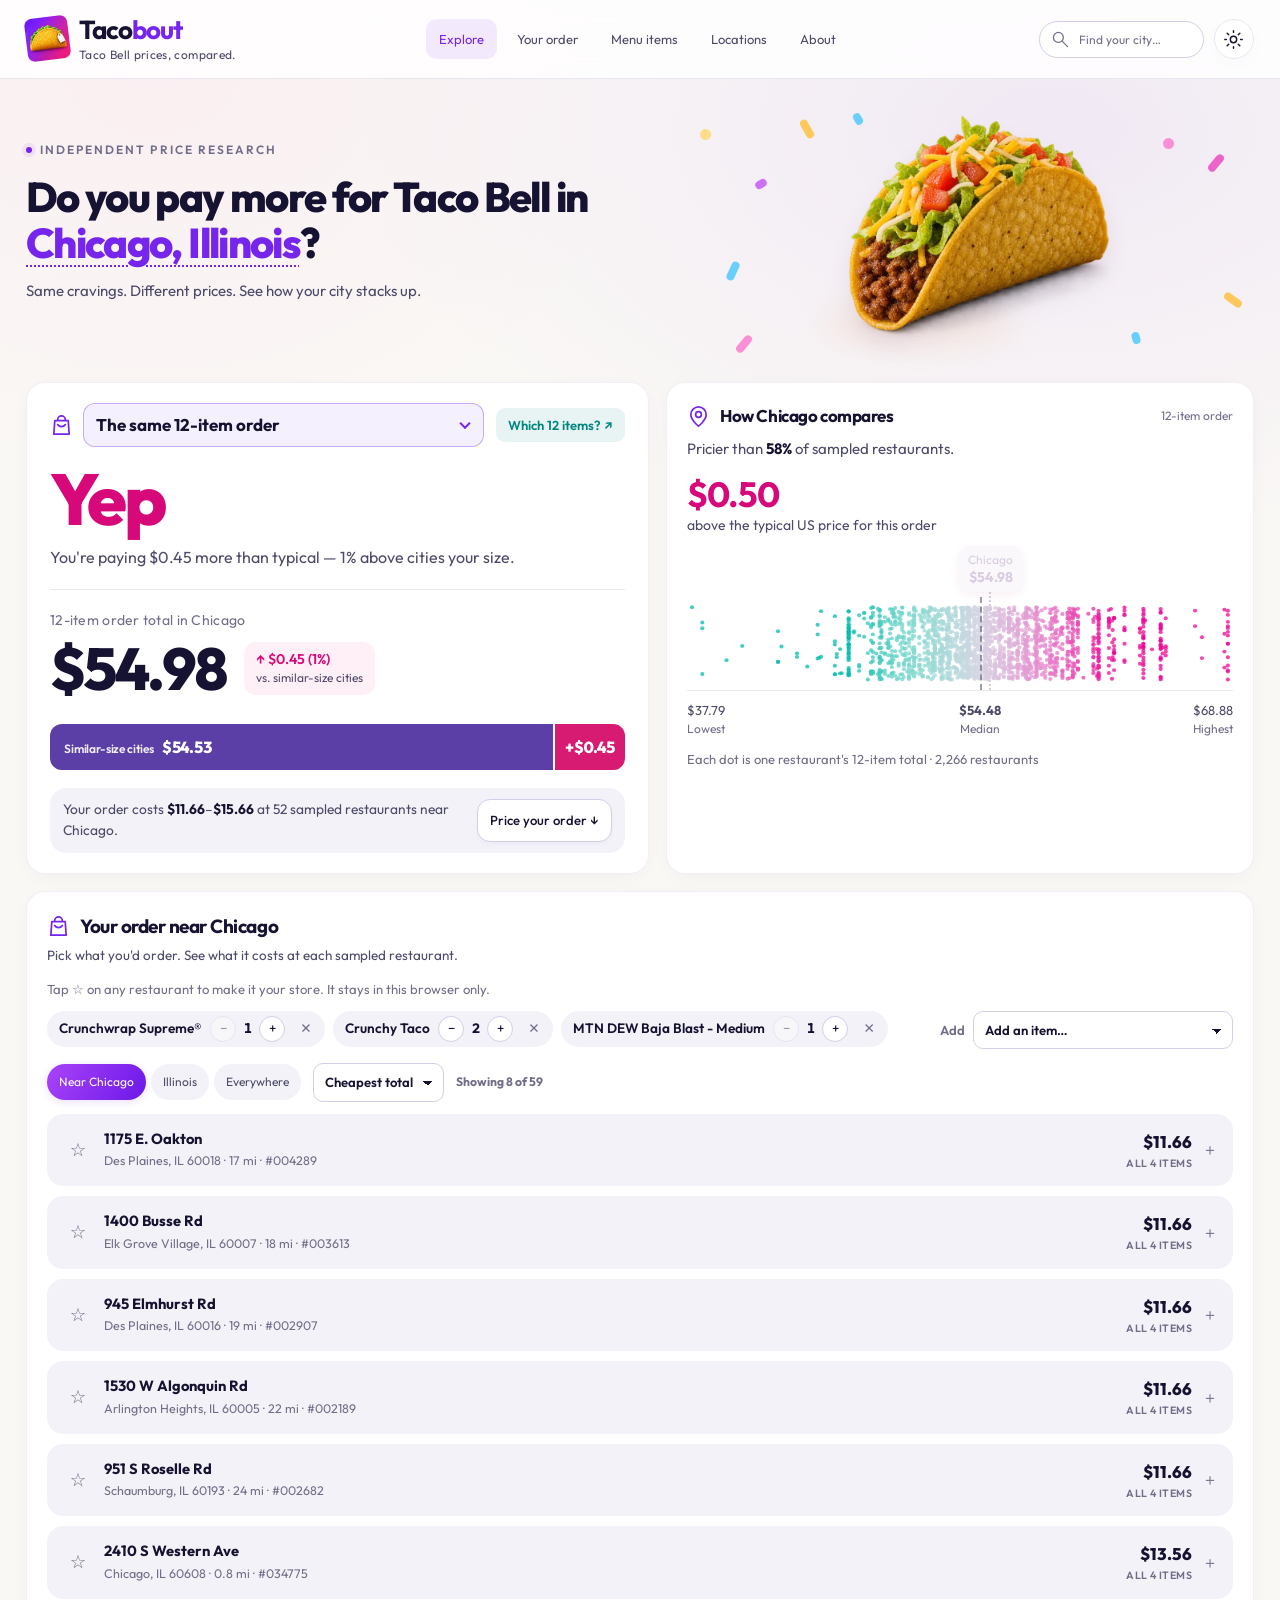
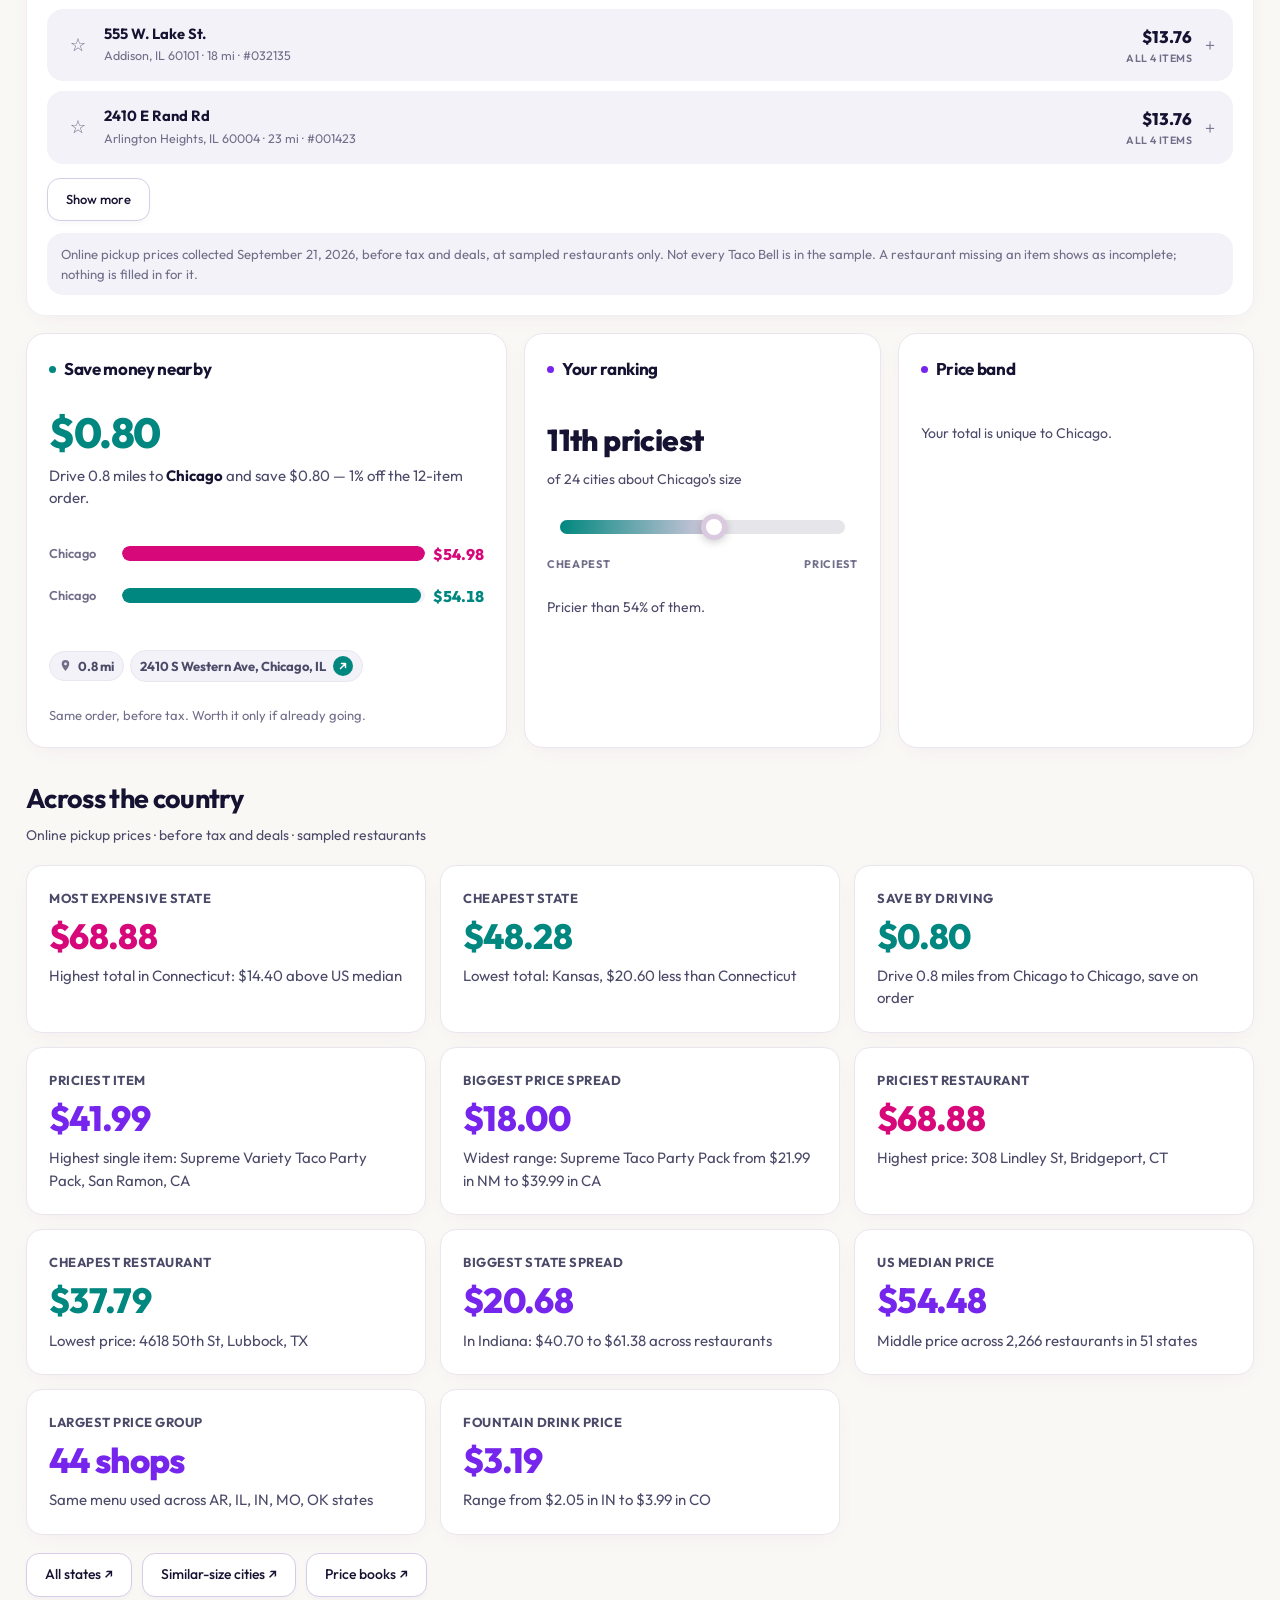
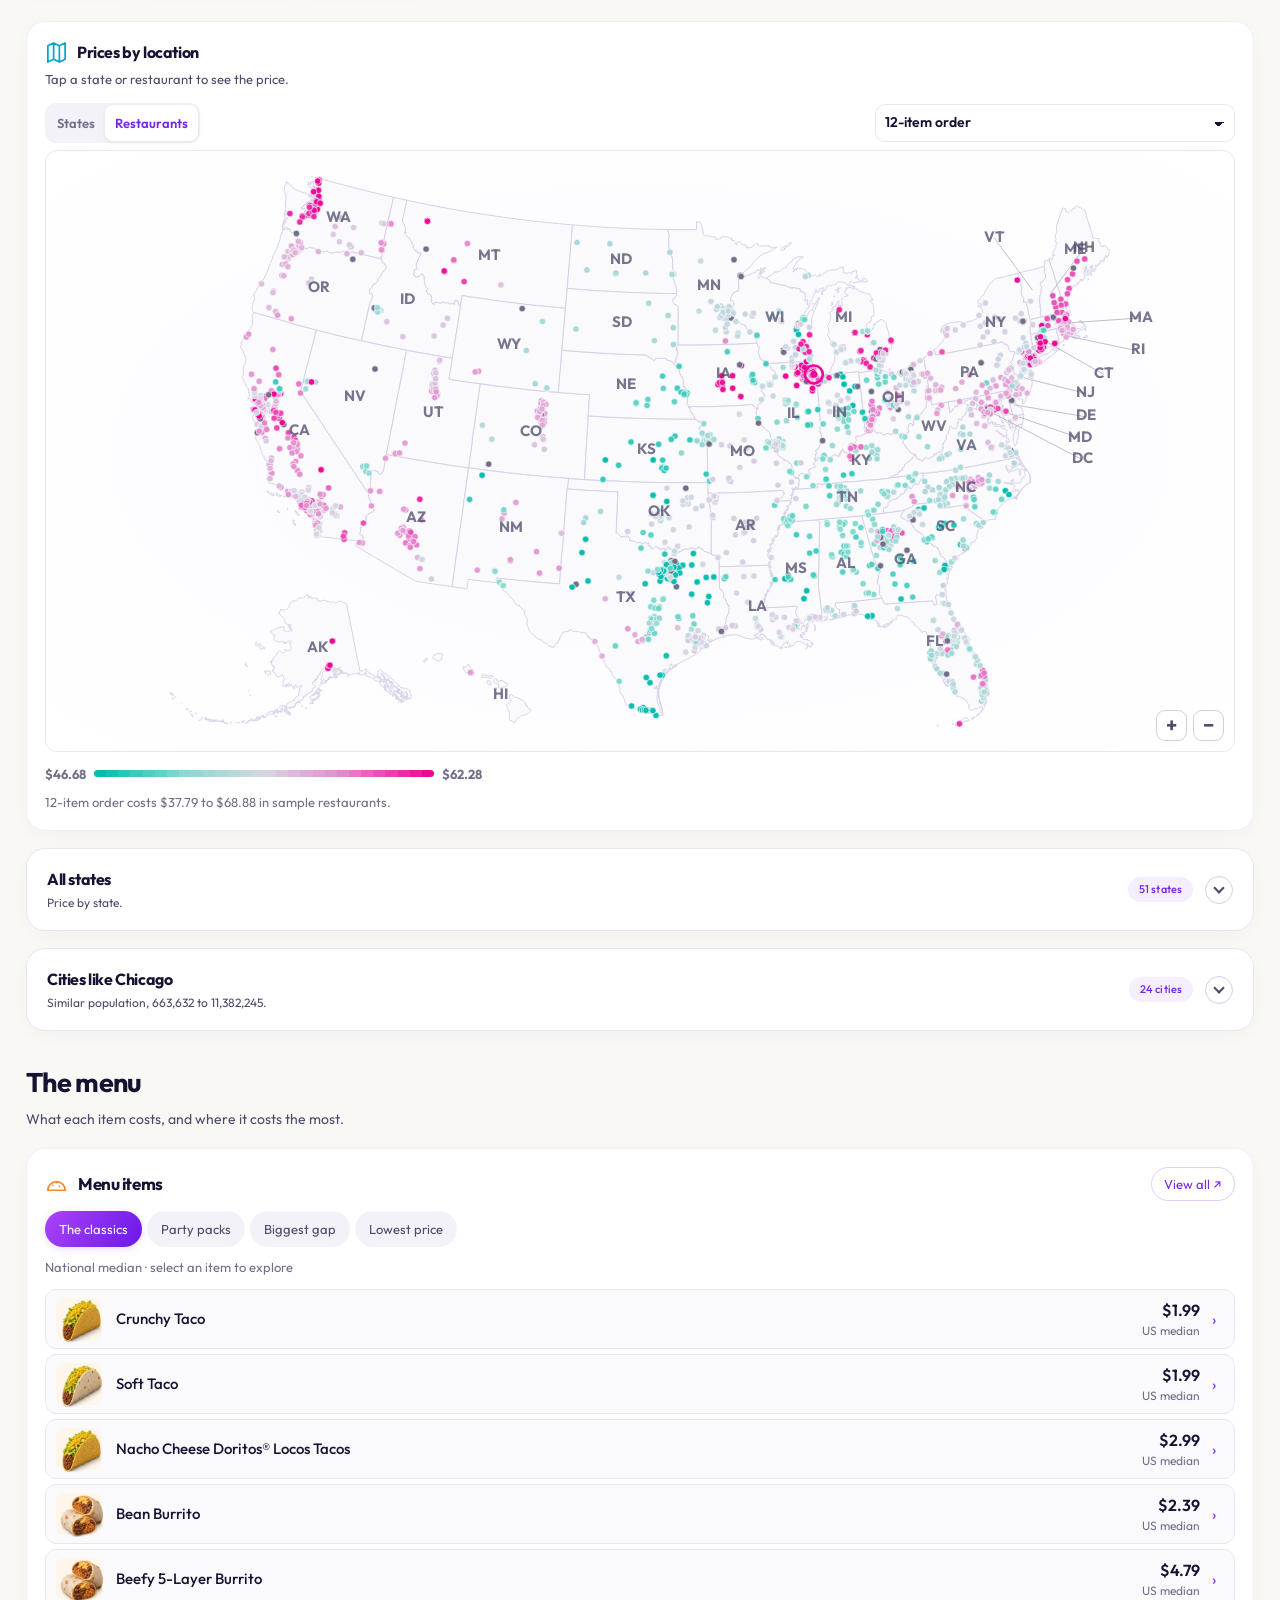
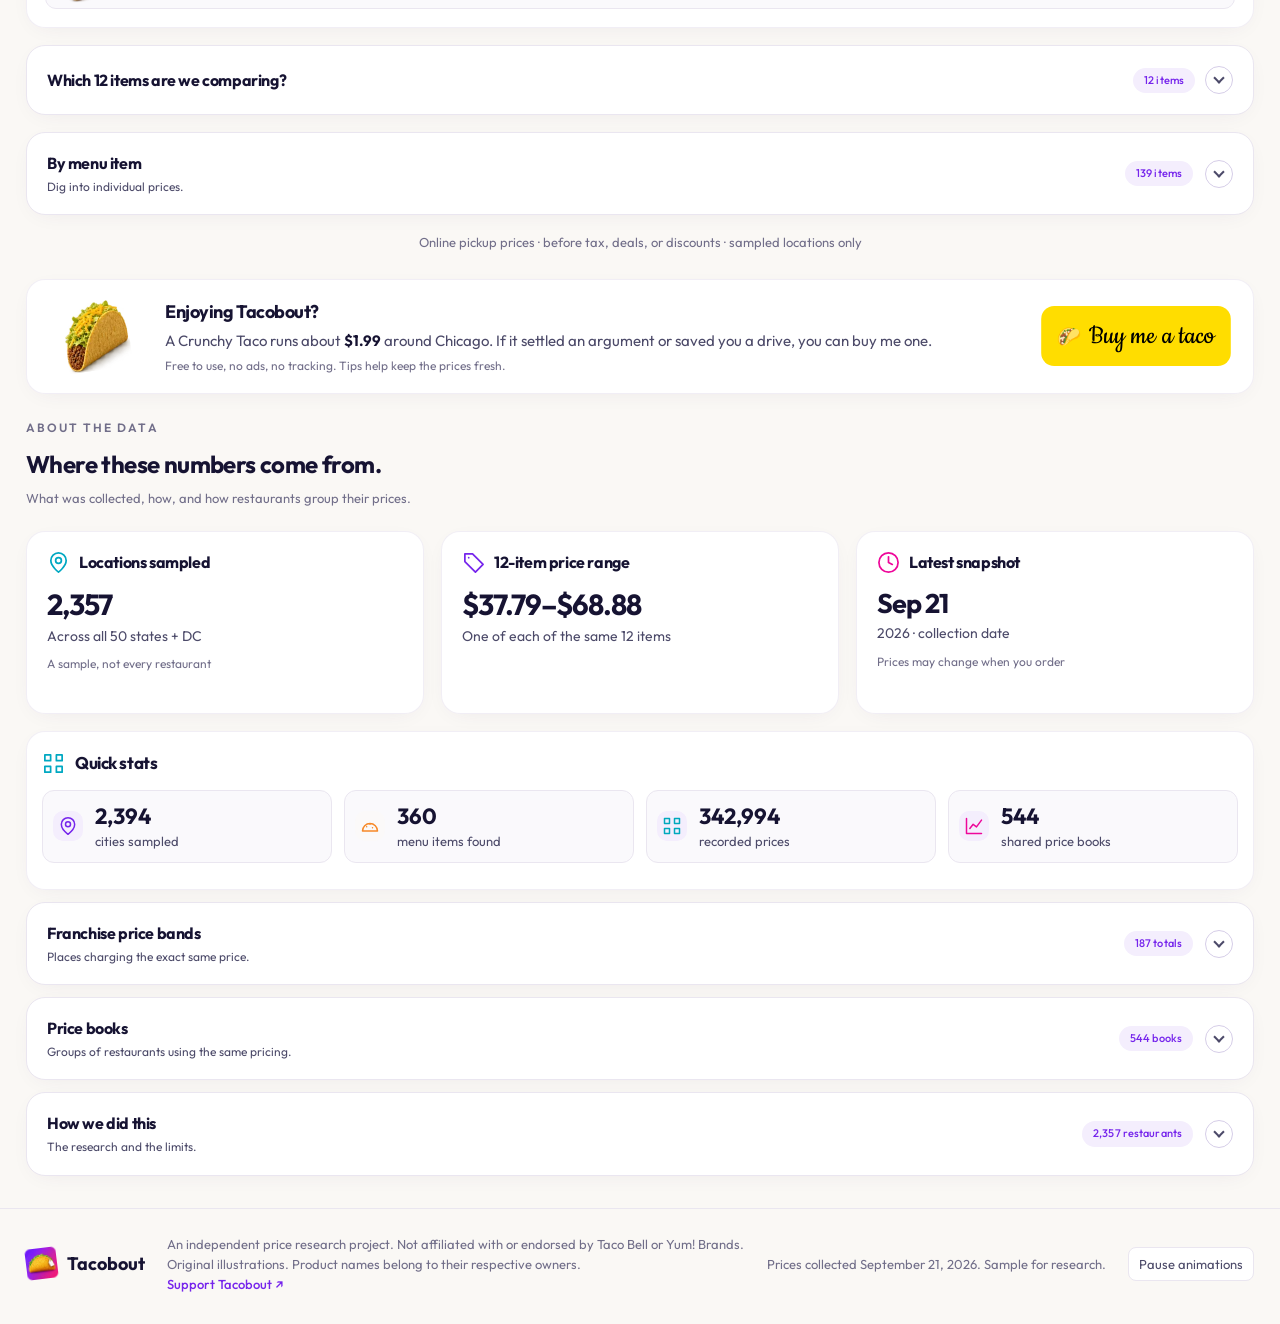
==== index.html @ 391d3192 "Group the page by question: your city, the country, the menu, the data On its own branch so it can b" ====
<!DOCTYPE html>
<html lang="en">
<head>
<meta charset="utf-8">
<meta name="viewport" content="width=device-width, initial-scale=1, viewport-fit=cover">
<title>Tacobout — Taco Bell prices, compared.</title>
<meta name="description" content="Explore a sample of Taco Bell pickup prices across the US. Find out if you're paying more where you live.">
<meta name="color-scheme" content="light dark">
<meta property="og:title" content="Tacobout — Taco Bell prices, compared.">
<meta property="og:description" content="Explore a sample of Taco Bell pickup prices across the US. Find out if you're paying more where you live.">
<meta property="og:type" content="website">
<link rel="icon" type="image/png" sizes="32x32" href="assets/brand/icon-32.png">
<link rel="icon" type="image/png" sizes="16x16" href="assets/brand/icon-16.png">
<link rel="preconnect" href="https://fonts.googleapis.com">
<link rel="preconnect" href="https://fonts.gstatic.com" crossorigin>
<link rel="stylesheet" href="https://fonts.googleapis.com/css2?family=Outfit:wght@400;500;600;700;800&display=swap">
<link rel="stylesheet" href="styles.css?v=20260923e">
<link rel="stylesheet" href="dashboard.css?v=20260923e">
</head>
<body>
<svg class="svg-defs" xmlns="http://www.w3.org/2000/svg" aria-hidden="true"><symbol id="i-bag" viewBox="0 0 24 24"><path d="M5 7h14l1 14H4L5 7Zm3 0V6a4 4 0 0 1 8 0v1M8 11c2 3 6 3 8 0"/></symbol><symbol id="i-pin" viewBox="0 0 24 24"><path d="M20 10c0 6-8 12-8 12S4 16 4 10a8 8 0 1 1 16 0ZM15 10a3 3 0 1 1-6 0 3 3 0 0 1 6 0"/></symbol><symbol id="i-map" viewBox="0 0 24 24"><path d="m3 5 6-3 6 3 6-3v17l-6 3-6-3-6 3V5ZM9 2v17M15 5v17"/></symbol><symbol id="i-chart" viewBox="0 0 24 24"><path d="M3 3v18h18M7 15l4-5 4 3 6-8"/></symbol><symbol id="i-search" viewBox="0 0 24 24"><path d="M16 9a7 7 0 1 1-14 0 7 7 0 0 1 14 0Zm-2 5 8 8"/></symbol><symbol id="i-clock" viewBox="0 0 24 24"><path d="M22 12a10 10 0 1 1-20 0 10 10 0 0 1 20 0ZM12 6v6l4 2"/></symbol><symbol id="i-tag" viewBox="0 0 24 24"><path d="M3 3h8l11 11-8 8L3 11V3ZM7 7h.01"/></symbol><symbol id="i-grid" viewBox="0 0 24 24"><path d="M3 3h6v6H3ZM15 3h6v6h-6ZM3 15h6v6H3ZM15 15h6v6h-6Z"/></symbol><symbol id="i-sun" viewBox="0 0 24 24"><path d="M16 12a4 4 0 1 1-8 0 4 4 0 0 1 8 0ZM12 1v2M12 21v2M1 12h2M21 12h2M4 4l2 2M18 18l2 2M4 20l2-2M18 6l2-2"/></symbol><symbol id="i-arrow" viewBox="0 0 24 24"><path d="M4 12h16M14 6l6 6-6 6"/></symbol><symbol id="i-menu" viewBox="0 0 24 24"><path d="M3 6h18M3 12h18M3 18h18"/></symbol><symbol id="i-taco" viewBox="0 0 24 24"><path d="M3 18a9 9 0 0 1 18 0H3ZM8 13h.01M12 10h.01M15 14h.01"/></symbol></svg>
<a class="skip" href="#explore">Skip to content</a>
<header class="topbar"><div class="wrap topbar-in">
<a class="brand" href="#explore" aria-label="Tacobout home"><span class="brand-mark"><img src="assets/brand/mark.webp" alt="" width="43" height="43"></span><span class="brand-text"><strong>Taco<span>bout</span></strong><small>Taco Bell prices, compared.</small></span></a>
<nav class="main-nav" id="main-nav" aria-label="Main navigation"><a class="active" href="#explore">Explore</a><a href="#order-card">Your order</a><a href="#menu-card">Menu items</a><a href="#map-section">Locations</a><a href="#research" data-reveal="method-fold">About</a></nav>
<div class="topbar-right"><button class="search-city" id="search-city" aria-label="Search cities"><svg class="ico " aria-hidden="true"><use href="#i-search"/></svg><span>Find your city…</span></button><button class="icon-btn" id="theme-toggle" aria-label="Toggle theme"><svg class="ico " aria-hidden="true"><use href="#i-sun"/></svg></button><button class="icon-btn mobile-menu" id="nav-toggle" aria-label="Toggle navigation" aria-expanded="false" aria-controls="main-nav"><svg class="ico " aria-hidden="true"><use href="#i-menu"/></svg></button></div>
</div><nav class="mobile-jumps" aria-label="Page sections"><a href="#your-city">Your city</a><a href="#order-card">Order</a><a href="#price-highlights">Stats</a><a href="#map-section">Map</a><a href="#menu-card">Menu</a></nav></header>
<main id="explore">
<section class="wrap hero">
<div class="hero-copy"><p class="eyebrow"><span></span> INDEPENDENT PRICE RESEARCH</p><h1>Do you pay more for Taco Bell in <span class="hl-hold"><button class="hl-pick" id="hero-place" type="button" aria-haspopup="dialog" title="Choose a city">Chicago, Illinois</button><span class="qm">?</span></span></h1><p class="hero-sub">Same cravings. Different prices. See how your city stacks up.</p></div>
<div class="hero-art" aria-hidden="true"><div class="orbit orbit-two"></div><img class="floating-taco" src="assets/taco-hero.webp" alt="" width="600" height="400"><span class="confetti c1"></span><span class="confetti c2"></span><span class="confetti c3"></span><span class="confetti c4"></span><span class="confetti c5"></span><span class="confetti c6"></span><span class="confetti c7"></span><span class="confetti c8"></span><span class="confetti c9"></span><span class="confetti c10"></span></div>
</section>
<div class="wrap dashboard">
<div class="headline-grid" id="your-city">  <div class="verdict" id="verdict" hidden>
    <div class="card-head"><h2 class="hero-pick"><svg class="ico" aria-hidden="true"><use href="#i-bag"/></svg><label class="hero-pick-box"><span class="sr-only">Compare prices for</span><select id="hero-metric" class="metric-pick"><option value="basket">The same 12-item order</option></select></label></h2><button class="tiny-btn" id="which-items" data-reveal="basket-details">Which 12 items? ↗</button></div><div class="answer-top">
      <div class="answer-say">
        <p class="badge" id="v-badge">—</p>
        <p class="answer-line" id="v-line"></p>
      </div>
      <div class="answer-bar">
        <div class="vrow">
          <span class="vlab" id="v-lead-label"></span>
          <div class="vhead">
            <span class="vamt" id="v-here">—</span><span class="delta-pill" id="hero-delta"></span>
          </div>
          <!-- the bracket says the whole bar adds up to the figure above it -->
          <div class="vbracket" id="v-bracket" aria-hidden="true" hidden><i></i></div>
          <div class="vtrack">
            <i class="vfill" id="v-bar-base"><b class="vprice" id="v-peer">—</b></i>
            <i class="vover" id="v-bar-extra" hidden><b class="vprice" id="v-gap-amt"></b></i>
          </div>
          <div class="vkeys">
            <span class="vkey">
              <span id="v-peer-label"></span>
            </span>
          </div>
          <div class="vband" id="v-band" hidden>
            <span class="vband-end" id="v-band-lo"></span>
            <span class="vband-track"><i class="vband-dot" id="v-band-dot"></i></span>
            <span class="vband-end" id="v-band-hi"></span>
          </div>
        </div>
      </div>
    </div>
    <p class="answer-note" id="v-note" hidden></p>
    <div class="v-order" id="v-order" hidden>
      <p id="v-order-line"></p>
      <a class="btn" href="#order-card" id="v-order-go">Price your order ↓</a>
    </div>
    <div class="verdict-foot" id="hero-reset-wrap" hidden>
      <button class="btn" id="hero-reset" type="button">↺ <span id="hero-reset-text"></span></button>
    </div>
  </div>


<section class="dash-card compare-card" aria-labelledby="compare-title"><div class="card-head"><h2 id="compare-title"><svg class="ico " aria-hidden="true"><use href="#i-pin"/></svg>How your city compares</h2><span class="tiny-label" id="compare-tag">12-item order</span></div><div id="national-comparison" aria-live="polite"><p class="loading-copy">Finding your place in the prices…</p></div></section></div>
<section class="dash-card order-card" id="order-card" aria-labelledby="order-title">
  <div class="card-head"><div><h2><svg class="ico" aria-hidden="true"><use href="#i-bag"/></svg><span id="order-title">Your order</span></h2><p class="sec-sub" id="order-sub"></p></div></div>
  <p class="order-mine" id="order-mine"></p>
  <div class="order-build">
    <ul class="order-items" id="order-items" aria-label="Your order"></ul>
    <label class="picker"><span id="order-add-label">Add</span><select id="order-add" aria-label="Add an item to your order"></select></label>
  </div>
  <div class="order-tools">
    <div class="filter-tabs order-scope" id="order-scope" role="group" aria-label="Where to look">
      <button type="button" data-scope="near" class="selected" aria-pressed="true">Near you</button>
      <button type="button" data-scope="state" aria-pressed="false">Your state</button>
      <button type="button" data-scope="all" aria-pressed="false">Everywhere</button>
    </div>
    <label class="picker"><span class="sr-only">Sort by</span><select id="order-sort"></select></label>
    <input id="order-search" type="search" autocomplete="off" spellcheck="false" hidden>
    <span class="panel-shown" id="order-shown"></span>
  </div>
  <p class="order-far" id="order-far" hidden></p>
  <div id="order-list" aria-live="polite"><p class="loading-copy">Pricing your order…</p></div>
  <button type="button" class="btn order-more" id="order-more" hidden>Show more</button>
  <p class="caveat" id="order-caveat"></p>
</section>
<div class="local-insights" aria-label="Your city at a glance"><div class="sub sub-drive" id="sub-drive" hidden></div><div class="sub" id="sub-rank" hidden></div><div class="sub" id="sub-band" hidden></div></div>
<!-- Across the country: national highlights, the map, and the state and city tables -->
<section class="price-highlights" id="price-highlights" aria-labelledby="highlights-title"><div class="highlights-head"><h2 id="highlights-title">Across the country</h2><p>Online pickup prices · before tax and deals · sampled restaurants</p></div><div class="tiles" id="tiles" aria-label="Headline numbers"></div><div class="stats-links"><a class="btn" href="#state-fold" data-reveal="state-fold">All states ↗</a><a class="btn" href="#peer-fold" data-reveal="peer-fold">Similar-size cities ↗</a><a class="btn" href="#book-fold" data-reveal="book-fold">Price books ↗</a></div></section>
<div class="discovery-grid">
<section class="dash-card location-card" id="map-section">
  <div class="sec-head">
    <div>
      <h2><svg class="ico cyan"><use href="#i-map"/></svg>Prices by location</h2>
      <p class="sec-sub" id="map-sub">Tap a state or restaurant to see the price.</p>
    </div>
    <div class="map-tools">
      <div class="seg" role="group" aria-label="Show">
        <button type="button" data-mode="states">States</button>
        <button type="button" class="on" data-mode="stores">Restaurants</button>
      </div>
      <label class="picker">
        <span>Show</span>
        <select id="metric" aria-label="Map price metric"></select>
      </label>
    </div>
  </div>

  <div class="map-card">
    <div class="map-holder">
      <svg id="map" viewBox="0 0 960 600" role="img" aria-label="Prices by location">
        <g id="map-states"></g>
        <g id="map-leaders"></g>
        <g id="map-dots"></g>
        <g id="map-labels"></g>
        <g id="map-pin"></g>
      </svg>
      <div class="tip" id="tip" hidden></div>
      <div class="map-zoom" role="group" aria-label="Zoom">
        <button type="button" id="map-in" aria-label="Zoom in">+</button>
        <button type="button" id="map-out" aria-label="Zoom out">−</button>
        <button type="button" id="map-reset" class="map-reset">Reset view</button>
      </div>
      <p class="no-data" id="map-empty" hidden>No data</p>
    </div>
    <div class="legend" id="legend"></div>
  </div>
</section>


<aside class="promo-card"><span class="promo-kicker">A LITTLE PRICE PERSPECTIVE</span><div class="promo-orbit" aria-hidden="true"><svg class="ico " aria-hidden="true"><use href="#i-taco"/></svg></div><h2>Big cravings.<br>Clear<br><em>comparisons.</em></h2><img src="assets/taco-hero.webp" alt="Original food artwork of a golden taco" width="600" height="400"><a href="#research" data-reveal="method-fold">Same menu.<br>See the whole story. <span>↗</span></a></aside>
</div>
  <details class="fold" id="state-fold">
    <summary class="fold-head">
      <span class="fold-title">
        <h2>All states</h2>
        <span class="sec-sub" id="state-fold-sub">Price by state.</span>
      </span>
      <span class="fold-chip" id="states-chip"></span>
      <span class="fold-cue" aria-hidden="true"></span>
    </summary>
    <div class="fold-body">
      <div class="fold-tools">
        <label class="picker"><span>Price of</span>
          <select id="metric-states" class="metric-pick"></select>
        </label>
      </div>
      <div class="table-card">
        <table class="grid" id="state-table">
          <thead><tr>
            <th class="num sortable" data-sort="rank">#</th>
            <th class="sortable" data-sort="name">State</th>
            <th class="num sortable" data-sort="basket" id="th-basket" aria-sort="descending">Total</th>
            <th class="num sortable" data-sort="vs">vs US</th>
            <th class="num sortable hide-sm" data-sort="min">Cheapest</th>
            <th class="num sortable hide-sm" data-sort="max">Priciest</th>
            <th class="num sortable hide-sm" data-sort="stores">Restaurants</th>
          </tr></thead>
          <tbody></tbody>
        </table>
        <button class="more" id="state-more" type="button" hidden></button>
      </div>
    </div>
  </details>
  <details class="fold" id="peer-fold">
    <summary class="fold-head">
      <span class="fold-title">
        <h2 id="peer-title">Similar-size cities</h2>
        <span class="sec-sub" id="peer-sub">Similar population</span>
      </span>
      <span class="fold-chip" id="peers-chip"></span>
      <span class="fold-cue" aria-hidden="true"></span>
    </summary>
    <div class="fold-body">
      <div class="fold-tools">
        <label class="picker"><span>Show</span>
          <select id="peer-filter">
            <option value="all" id="peer-all-opt">All similar cities</option>
            <option value="near" id="peer-near-opt" selected>Near {city}</option>
            <option value="home" id="peer-home-opt">In {state}</option>
          </select>
        </label>
        <label class="picker"><span>Price of</span>
          <select id="metric-peers" class="metric-pick"></select>
        </label>
      </div>
      <div class="table-card">
        <p class="sec-sub" id="peer-note" hidden style="padding:12px 14px 0"></p>
        <table class="grid" id="peer-table">
          <thead><tr>
            <th class="num sortable" data-sort="rank">#</th>
            <th class="sortable" data-sort="name">City</th>
            <th class="num sortable hide-sm" data-sort="pop">Pop</th>
            <th class="num sortable" data-sort="basket" id="th-peer-basket" aria-sort="descending">Total</th>
            <th class="num sortable hide-sm" data-sort="vs">vs Peers</th>
            <th class="num sortable hide-sm" data-sort="stores">Restaurants</th>
          </tr></thead>
          <tbody></tbody>
        </table>
        <button class="more" id="peer-more" type="button" hidden></button>
      </div>
    </div>
  </details>
<!-- The menu: item prices, one item up close, the 12-item order, every item -->
<div class="highlights-head group-head" id="menu-group"><h2>The menu</h2><p>What each item costs, and where it costs the most.</p></div>
<section class="dash-card list-card" id="menu-card"><div class="card-head"><h2><svg class="ico orange" aria-hidden="true"><use href="#i-taco"/></svg>Menu items</h2><button class="text-btn" data-reveal="item-fold">View all ↗</button></div><div class="filter-tabs" role="group" aria-label="Sort menu items"><button class="selected" data-list="menu" data-sort="coverage" aria-pressed="true">The classics</button><button data-list="menu" data-sort="packs" aria-pressed="false">Party packs</button><button data-list="menu" data-sort="spread" aria-pressed="false">Biggest gap</button><button data-list="menu" data-sort="median" aria-pressed="false">Lowest price</button></div><p class="list-caption">National median · select an item to explore</p><div id="menu-list"></div></section>
<section class="dash-card spotlight-card" id="spotlight-section" hidden>
  <div class="sec-head"><div>
    <h2 id="sl-name">Item</h2>
    <p class="sec-sub" id="sl-sub"></p>
  </div>
  <button class="btn" id="sl-clear" type="button">Back to order</button></div>
  <div class="spot">
    <div class="spot-stats" id="sl-stats"></div>
    <div class="spot-chart">
      <h3 class="spot-h">Price histogram</h3>
      <div class="hist" id="sl-hist"></div>
      <p class="sec-sub" id="sl-hist-note"></p>
    </div>
    <div class="spot-ends">
      <div><h3 class="spot-h">Most expensive</h3><ol class="ends" id="sl-top"></ol></div>
      <div><h3 class="spot-h">Cheapest</h3><ol class="ends" id="sl-bot"></ol></div>
    </div>
  </div>
</section>
  <details class="fold order-fold" id="basket-details">
    <summary class="fold-head">
      <span class="fold-title"><h2>Which 12 items are we comparing?</h2></span>
      <span class="fold-chip" id="order-chip"></span>
      <span class="fold-cue" aria-hidden="true"></span>
    </summary>
    <div class="comparison-method">
      <p>To find out whether your city pays more, we price the same order everywhere: one of each of the 12 items below, before tax and discounts.</p>
      <p><strong>Why these 12?</strong> They are long-standing menu items sold at at least 97% of the restaurants we sampled. Keeping the order the same makes prices comparable. A restaurant only gets a total if it sells all 12.</p>
      <p><span id="v-sampled"></span> <span id="v-peer-sub"></span></p>
    </div>
    <p class="order-tap">Typical US item prices · tap for details</p>
    <ol class="receipt" id="order-receipt"></ol>
    <div class="receipt-foot">
      <span class="rf-lab">Typical US total for this order</span>
      <span class="rf-amt" id="order-total">—</span>
    </div>
    <p class="order-note">The item prices above are national medians. The order total is the median of complete restaurant orders, so it may differ from the sum of the item prices.</p>
  </details>
  <details class="fold" id="item-fold">
    <summary class="fold-head">
      <span class="fold-title">
        <h2>By menu item</h2>
        <span class="sec-sub">Dig into individual prices.</span>
      </span>
      <span class="fold-chip" id="items-chip"></span>
      <span class="fold-cue" aria-hidden="true"></span>
    </summary>
    <div class="fold-body">
      <div class="table-card">
        <table class="grid" id="item-table">
          <thead><tr>
            <th class="sortable" data-sort="name">Item</th>
            <th class="num sortable" data-sort="median" aria-sort="descending">Typical</th>
            <th class="num sortable hide-sm" data-sort="min">Cheapest</th>
            <th class="num sortable hide-sm" data-sort="max">Priciest</th>
            <th class="num sortable" data-sort="spread">Gap</th>
          </tr></thead>
          <tbody></tbody>
        </table>
        <button class="more" id="item-more" type="button" hidden></button>
      </div>
    </div>
  </details>
<p class="data-caveat">Online pickup prices · before tax, deals, or discounts · sampled locations only</p>
<section class="dash-card tip-card" aria-labelledby="tip-title"><img class="tip-art" src="assets/food/crunchy-taco.webp" alt="" width="96" height="72" loading="lazy"><div class="tip-copy"><h2 id="tip-title">Enjoying Tacobout?</h2><p><span id="tip-price" hidden></span>If it settled an argument or saved you a drive, you can buy me one.</p><p class="tip-fine">Free to use, no ads, no tracking. Tips help keep the prices fresh.</p></div><a class="tip-btn" href="https://buymeacoffee.com/domoretech" target="_blank" rel="noopener"><img src="assets/brand/bmc-taco.svg" alt="Buy me a taco on Buy Me a Coffee" width="190" height="60"></a></section>
</div>

<!-- About the data: what was collected, how, and how restaurants group -->
<section class="wrap research" id="research"><div class="research-head"><p class="eyebrow">ABOUT THE DATA</p><h2>Where these numbers come from.</h2><p>What was collected, how, and how restaurants group their prices.</p></div>
<div class="summary-grid"><section class="dash-card stat-card"><h2><svg class="ico cyan" aria-hidden="true"><use href="#i-pin"/></svg>Locations sampled</h2><strong class="stat-number" id="stat-locations">—</strong><p>Across all 50 states + DC</p><span class="stat-foot">A sample, not every restaurant</span></section><section class="dash-card stat-card range-card"><h2><svg class="ico " aria-hidden="true"><use href="#i-tag"/></svg>12-item price range</h2><strong class="stat-number" id="stat-range">—</strong><p>One of each of the same 12 items</p></section><section class="dash-card stat-card"><h2><svg class="ico pink" aria-hidden="true"><use href="#i-clock"/></svg>Latest snapshot</h2><strong class="stat-number snapshot-date" id="snapshot-date">—</strong><p id="snapshot-year"></p><span class="stat-foot">Prices may change when you order</span></section><section class="dash-card quick-card"><div class="card-head"><h2><svg class="ico cyan" aria-hidden="true"><use href="#i-grid"/></svg>Quick stats</h2></div><div id="quick-stats"></div></section></div>
  <details class="fold" id="tier-fold">
    <summary class="fold-head">
      <span class="fold-title">
        <h2>Franchise price bands</h2>
        <span class="sec-sub">Places charging the exact same price.</span>
      </span>
      <span class="fold-chip" id="bands-chip"></span>
      <span class="fold-cue" aria-hidden="true"></span>
    </summary>
    <div class="fold-body">
      <div id="tier-facts"></div>
      <div class="tiers" id="tiers"></div>
    </div>
  </details>
  <details class="fold" id="book-fold">
    <summary class="fold-head">
      <span class="fold-title">
        <h2>Price books</h2>
        <span class="sec-sub">Groups of restaurants using the same pricing.</span>
      </span>
      <span class="fold-chip" id="books-chip"></span>
      <span class="fold-cue" aria-hidden="true"></span>
    </summary>
    <div class="fold-body">
      <div id="book-facts"></div>
      <div class="books" id="books"></div>
      <p class="caveat" id="book-caveat"></p>
    </div>
  </details>
  <details class="fold" id="method-fold">
    <summary class="fold-head">
      <span class="fold-title">
        <h2>How we did this</h2>
        <span class="sec-sub">The research and the limits.</span>
      </span>
      <span class="fold-chip" id="method-chip"></span>
      <span class="fold-cue" aria-hidden="true"></span>
    </summary>
    <div class="fold-body">
      <div class="method-grid" id="method"></div>
      <details class="fine">
        <summary>The fine print</summary>
        <ul>
          <li><strong>Online pickup prices</strong>Prices are from Taco Bell's online pickup ordering. In-store and delivery prices may differ.</li>
          <li><strong>Before tax and deals</strong>Before tax, coupons, app deals, and combo offers.</li>
          <li><strong>It's a sample</strong>Sample data, not a full census. Small-sample states may swing around.</li>
          <li><strong>No guessed prices</strong>A restaurant only gets a total if it sells all 12 items. No guessing.</li>
          <li><strong>Place types</strong><span id="desig-note"></span></li>
          <li><strong>Franchisees differ</strong>Franchisees set their own prices. Two locations in the same city can differ.</li>
          <li><strong>Not affiliated</strong>Independent research. Not affiliated with Taco Bell or Yum! Brands.</li>
        </ul>
      </details>
    </div>
  </details>
</section>
</main><footer class="wrap foot"><a class="brand" href="#explore"><span class="brand-mark"><img src="assets/brand/mark.webp" alt="" width="43" height="43"></span><strong>Tacobout</strong></a><p>An independent price research project. Not affiliated with or endorsed by Taco Bell or Yum! Brands.<br>Original illustrations. Product names belong to their respective owners.<br><a class="foot-tip" href="https://buymeacoffee.com/domoretech" target="_blank" rel="noopener">Support Tacobout ↗</a></p><p id="foot-line"></p><span id="stamp" hidden></span></footer>
<!-- City picker: this is where you change the city, by location or by name -->
<div class="scrim" id="city-scrim" hidden></div>
<div class="citypick" id="city-pick" hidden role="dialog" aria-modal="true" aria-label="Find a city">
  <header class="citypick-head">
    <div>
      <h3>Find a city</h3>
      <p class="sec-sub">Every US place with 5,000+ people.</p>
    </div>
    <button class="icon-btn" id="city-close" type="button" aria-label="Close">
      <svg viewBox="0 0 24 24" width="18" height="18" aria-hidden="true"><path fill="none" stroke="currentColor" stroke-width="2.2" stroke-linecap="round" d="M6 6l12 12M18 6L6 18"/></svg>
    </button>
  </header>
  <div class="citypick-body">
    <button class="btn primary" id="geo-btn" type="button">
      <svg viewBox="0 0 24 24" width="16" height="16" aria-hidden="true"><path fill="currentColor" d="M12 2a7 7 0 0 0-7 7c0 5 7 13 7 13s7-8 7-13a7 7 0 0 0-7-7Zm0 9.5A2.5 2.5 0 1 1 12 6.5a2.5 2.5 0 0 1 0 5Z"/></svg>
      Use my location
    </button>
    <p class="citypick-status" id="geo-status">Stays in your browser. No tracking.</p>
    <div class="citypick-or"><span>or</span></div>
    <input id="city-input" type="search" placeholder="Search cities..."
           autocomplete="off" aria-label="Find a city" aria-controls="city-list">
    <ul class="suggest citypick-list" id="city-list" role="listbox"></ul>
  </div>
</div>

<div class="scrim" id="scrim" hidden></div>
<aside class="panel" id="panel" hidden aria-label="State detail" tabindex="-1">
  <div class="panel-grip" aria-hidden="true"></div>
  <header class="panel-head">
    <div>
      <h3 id="p-title">—</h3>
      <p id="p-sub" class="sec-sub"></p>
    </div>
    <button class="icon-btn" id="p-close" type="button" aria-label="Close">
      <svg viewBox="0 0 24 24" width="18" height="18" aria-hidden="true"><path fill="none" stroke="currentColor" stroke-width="2.2" stroke-linecap="round" d="M6 6l12 12M18 6L6 18"/></svg>
    </button>
  </header>
  <div class="panel-body" id="p-body"></div>
</aside>

<script src="app.js?v=20260923e"></script>
</body>
</html>
---- styles.css ----
/* ---------- tokens ---------- */
:root{
  --bg:#fbf7f4; --bg-sunk:#f2ebe6; --surface:#ffffff; --surface-2:#faf6f3;
  --ink:#1c1420; --ink-2:#5c5060; --ink-3:#8b7f91;
  --line:#e8ded8; --line-2:#d9ccc4;
  --brand:#5b1d78; --brand-2:#7c2fa0; --accent:#e1177f; --accent-soft:#fde7f2;
  --cheap:#0d7a72; --dear:#c01651;
  --shadow:0 1px 2px rgba(28,20,32,.05), 0 8px 24px -12px rgba(28,20,32,.18);
  --shadow-lg:0 24px 60px -18px rgba(28,20,32,.34);
  --r:14px; --r-lg:20px;
  --gut:16px; --maxw:1180px;
  --fd:'Outfit', ui-sans-serif, system-ui, -apple-system, 'Segoe UI', sans-serif;
  --fb:ui-sans-serif, system-ui, -apple-system, 'Segoe UI', Roboto, sans-serif;
  --fm:ui-monospace, SFMono-Regular, 'SF Mono', Menlo, monospace;
}
@media (prefers-color-scheme: dark){
  :root:not([data-theme="light"]){
    --bg:#131019; --bg-sunk:#0e0b13; --surface:#1c1724; --surface-2:#231d2d;
    --ink:#f4eef8; --ink-2:#bdb0c8; --ink-3:#8b7f98;
    --line:#2e2739; --line-2:#3d3449;
    --brand:#c79bf0; --brand-2:#b483e8; --accent:#ff5fa8; --accent-soft:#3a1730;
    --cheap:#3fd3c2; --dear:#ff5f86;
    --shadow:0 1px 2px rgba(0,0,0,.4), 0 10px 30px -14px rgba(0,0,0,.7);
    --shadow-lg:0 26px 70px -20px rgba(0,0,0,.8);
  }
}
:root[data-theme="dark"]{
  --bg:#131019; --bg-sunk:#0e0b13; --surface:#1c1724; --surface-2:#231d2d;
  --ink:#f4eef8; --ink-2:#bdb0c8; --ink-3:#8b7f98;
  --line:#2e2739; --line-2:#3d3449;
  --brand:#c79bf0; --brand-2:#b483e8; --accent:#ff5fa8; --accent-soft:#3a1730;
  --cheap:#3fd3c2; --dear:#ff5f86;
  --shadow:0 1px 2px rgba(0,0,0,.4), 0 10px 30px -14px rgba(0,0,0,.7);
  --shadow-lg:0 26px 70px -20px rgba(0,0,0,.8);
}

*,*::before,*::after{box-sizing:border-box}
[hidden]{display:none !important}
/* Nothing on this page scrolls sideways, so nothing should be able to drag
   sideways either: `clip` refuses the gesture outright where `hidden` would
   still leave a scroll container to rubber-band, and no-x overscroll stops a
   diagonal swipe being handed to the page as a horizontal nudge. */
html{
  -webkit-text-size-adjust:100%;
  overflow-x:clip; overscroll-behavior-x:none;
}
@supports not (overflow:clip){ html{overflow-x:hidden} }
body{
  margin:0; background:var(--bg); color:var(--ink);
  font-family:var(--fb); font-size:16px; line-height:1.55;
  -webkit-font-smoothing:antialiased;
  overflow-x:clip; overscroll-behavior-x:none;
}
@supports not (overflow:clip){ body{overflow-x:hidden} }
body.locked{overflow:hidden}
h1,h2,h3,.big,.stamp{font-family:var(--fd); letter-spacing:-.02em}
h1{font-size:clamp(1.85rem,5.4vw,3.15rem); line-height:1.07; font-weight:800; margin:.3em 0 .35em}
h2{font-size:clamp(1.25rem,3vw,1.6rem); font-weight:700; margin:0}
h3{font-size:1.15rem; font-weight:700; margin:0}
p{margin:0 0 .8em}
a{color:var(--accent)}
.wrap{max-width:var(--maxw); margin-inline:auto; padding-inline:var(--gut)}
/* Hidden by clipping rather than by parking it 9,999px to the left, which used
   to plant real geometry outside the viewport for a stray swipe to find. */
.skip{position:absolute; width:1px; height:1px; margin:-1px; padding:0; overflow:hidden; clip-path:inset(50%); white-space:nowrap}
.skip:focus{position:fixed; left:8px; top:8px; width:auto; height:auto; margin:0; clip-path:none; overflow:visible; z-index:99; background:var(--surface); padding:10px 14px; border-radius:10px}
:focus-visible{outline:2.5px solid var(--accent); outline-offset:2px; border-radius:6px}

/* ---------- top bar ---------- */
.topbar{
  position:sticky; top:0; z-index:40;
  background:color-mix(in srgb, var(--bg) 86%, transparent);
  backdrop-filter:saturate(1.6) blur(12px);
  border-bottom:1px solid var(--line);
}
.topbar-in{display:flex; align-items:center; justify-content:space-between; gap:12px; min-height:58px}
.brand{display:flex; align-items:center; gap:10px; min-width:0}
.brand-mark{font-size:1.4rem; line-height:1}
.brand-text{display:flex; flex-direction:column; min-width:0}
.brand-text strong{font-family:var(--fd); font-size:1rem; font-weight:700; letter-spacing:-.02em; white-space:nowrap}
.brand-text small{font-size:.7rem; color:var(--ink-3); line-height:1.35}
.topbar-right{display:flex; align-items:center; gap:8px; flex-shrink:0}
.stamp{
  font-size:.68rem; font-weight:600; letter-spacing:.04em; text-transform:uppercase;
  color:var(--brand); background:color-mix(in srgb, var(--brand) 12%, transparent);
  padding:5px 10px; border-radius:999px; white-space:nowrap;
}
.icon-btn{
  display:grid; place-items:center; width:36px; height:36px; flex:0 0 36px;
  border:1px solid var(--line); border-radius:10px; background:var(--surface);
  color:var(--ink-2); cursor:pointer; transition:.15s;
}
.icon-btn:hover{color:var(--ink); border-color:var(--line-2)}

/* ---------- hero ---------- */
.hero{padding:clamp(28px,6vw,64px) var(--gut) clamp(20px,3vw,32px); scroll-margin-top:66px}
.eyebrow{
  font-size:.72rem; font-weight:700; letter-spacing:.14em; text-transform:uppercase;
  color:var(--accent); margin:0;
}
.lede{font-size:clamp(1rem,2.1vw,1.16rem); color:var(--ink-2); max-width:62ch; margin-bottom:1.6em}

/* The city in the headline is the control that re-points the page, so it has to
   read as part of the sentence and still look pressable. It is a chip rather
   than an underline: a colored underline at headline size reads as a spelling
   mistake. The looser line-height keeps the chip clear of the line above when
   the headline wraps. */
.hero h1{line-height:1.24}
/* keeps the question mark from being orphaned onto its own line */
.hl-hold{white-space:nowrap}
.hl-pick{
  font:inherit; color:inherit; letter-spacing:inherit; cursor:pointer;
  white-space:normal;
  padding:.04em .36em .1em; border-radius:.36em;
  border:2px solid color-mix(in srgb, var(--accent) 55%, transparent);
  background:var(--accent-soft);
  box-shadow:0 2px 0 color-mix(in srgb, var(--accent) 22%, transparent);
  text-decoration:none; transition:background .15s, border-color .15s, box-shadow .15s;
}
.hl-pick::after{
  content:'\25BE'; font-size:.46em; margin-left:.32em; vertical-align:.32em;
  color:var(--accent); text-decoration:none;
}
.hl-pick:hover{
  background:color-mix(in srgb, var(--accent) 16%, var(--accent-soft));
  border-color:var(--accent);
}
.hl-pick:active{box-shadow:none; transform:translateY(2px)}
.hl-pick:focus-visible{outline:2px solid var(--accent); outline-offset:3px}

/* ---------- the city picker ---------- */
.citypick{
  position:fixed; z-index:51; left:50%; top:9vh; transform:translateX(-50%);
  width:min(460px,calc(100% - 28px)); max-height:min(72vh,640px);
  display:flex; flex-direction:column; overflow:hidden;
  background:var(--surface); border:1px solid var(--line-2);
  border-radius:var(--r-lg); box-shadow:var(--shadow-lg);
  animation:slide .22s cubic-bezier(.22,1,.36,1);
}
.citypick-head{
  display:flex; align-items:flex-start; justify-content:space-between; gap:12px;
  padding:16px 16px 12px; border-bottom:1px solid var(--line); flex-shrink:0;
}
.citypick-head h3{margin:0; font-size:1.02rem}
.citypick-head .sec-sub{margin:2px 0 0}
.citypick-body{display:flex; flex-direction:column; min-height:0; padding:12px 14px 14px; gap:10px}
.citypick-body input{
  font:inherit; width:100%; padding:11px 13px; border-radius:11px; flex-shrink:0;
  border:1px solid var(--line-2); background:var(--bg-sunk); color:var(--ink);
}
.citypick-body input:focus{outline:2px solid var(--accent); outline-offset:1px}
/* .suggest is defined further down, so this needs the extra class to win. */
.citypick .citypick-list{
  position:static; inset:auto; box-shadow:none; border:0; background:none;
  padding:0; max-height:none; overflow-y:auto; min-height:0; flex:1 1 auto;
}
.suggest li.empty{padding:12px 11px; color:var(--ink-3); font-size:.88rem; cursor:default}
@media (max-width:640px){
  .citypick{top:auto; bottom:0; left:0; transform:none; width:100%;
    max-height:86vh; border-radius:20px 20px 0 0;
    padding-bottom:env(safe-area-inset-bottom); animation:sheet .3s cubic-bezier(.22,1,.36,1)}
}

.verdict{
  background:var(--surface); border:1px solid var(--line); border-radius:var(--r-lg);
  box-shadow:var(--shadow); overflow:hidden;
}
/* Two bars on one scale, so the gap between this city and cities its size is
   something you see before you read it. The track stops short of the card edge
   to leave room for the difference label at the end of the longer bar. */
.verdict-main{display:grid; gap:clamp(18px,2.6vw,26px); padding:clamp(18px,3vw,28px)}
.vrow{display:grid; gap:7px; min-width:0}
.vlab{font-size:.76rem; font-weight:600; color:var(--ink-3); text-transform:uppercase; letter-spacing:.06em}
.vhead{display:flex; align-items:baseline; justify-content:space-between; gap:8px 16px; flex-wrap:wrap}
.vamt{
  font-family:var(--fd); font-size:clamp(1.9rem,6vw,3rem); font-weight:800;
  line-height:1; letter-spacing:-.02em; font-variant-numeric:tabular-nums; color:var(--dear);
}
.vamt.muted{color:var(--ink-2)}
.vsub{font-size:.82rem; color:var(--ink-3)}
.vtrack{
  position:relative; height:clamp(54px,6.2vw,66px); overflow:hidden;
  background:var(--bg-sunk); border-radius:16px;
}
.vfill{position:absolute; inset:0 auto 0 0; width:0; transition:width .35s ease}
/* The difference block is pinned to the right end of the bar and may not shrink
   below its own figure, so on a narrow screen a small difference is drawn a
   little wider than it truly is rather than becoming a sliver nothing fits in.
   The figures themselves always state the real amounts. */
.vover{
  position:absolute; top:0; bottom:0; right:0; box-sizing:border-box;
  min-width:max-content; padding-inline:15px; display:grid; place-items:center;
  transition:width .35s ease;
}
.vover.up{background:var(--dear); box-shadow:-3px 0 0 0 var(--surface)}
.vover.down{
  border:2px dashed var(--cheap); border-radius:14px;
  background:color-mix(in srgb, var(--cheap) 10%, transparent);
}
/* the two figures live in the bar, at a size you read before anything else */
.vprice{
  white-space:nowrap; font-family:var(--fd); font-weight:800; letter-spacing:-.01em;
  font-size:clamp(1.05rem,2.5vw,1.4rem); font-variant-numeric:tabular-nums;
}
.vfill .vprice{position:absolute; left:16px; top:50%; transform:translateY(-50%); color:var(--ink)}
.vover.up .vprice{color:#fff}
.vover.down .vprice{color:var(--cheap)}

/* the three readings under the bar: what a typical city pays, what the
   difference is, and what that adds up to here */
/* An upward bracket spanning the whole bar, with a stem pointing at the total
   above it: the two parts of the bar add up to that one figure. Drawn with
   borders rather than an SVG so it stretches with the bar without the stroke
   widths stretching too. */
.vbracket{
  position:relative; height:11px; margin:0 0 4px;
  border:1.5px solid var(--line-2); border-bottom:0; border-radius:6px 6px 0 0;
}
.vbracket i{
  position:absolute; left:50%; top:0; width:1.5px; height:7px;
  background:var(--line-2); transform:translate(-50%,-100%);
}
.vbracket i::before{
  content:''; position:absolute; left:50%; top:-4px; transform:translateX(-50%);
  border-left:4px solid transparent; border-right:4px solid transparent;
  border-bottom:5px solid var(--line-2);
}

/* The population range the peer cities were drawn from, with this city marked
   inside it. Replaces a pair of numbers nobody was going to compare by eye. */
.vband{display:flex; align-items:center; gap:8px; margin-top:8px}
.vband-end{font-size:.7rem; font-weight:700; color:var(--ink-3); white-space:nowrap}
.vband-track{
  position:relative; flex:1 1 auto; height:5px; border-radius:99px;
  background:linear-gradient(90deg, var(--bg-sunk), var(--line));
}
.vband-dot{
  position:absolute; top:50%; width:9px; height:9px; border-radius:50%;
  background:var(--accent); border:2px solid var(--surface);
  transform:translate(-50%,-50%); transition:left .5s cubic-bezier(.22,1,.36,1);
}
.vsampled{margin:6px 0 0; font-size:.76rem; color:var(--ink-3)}

.vkeys{display:flex; justify-content:space-between; align-items:flex-start; gap:10px 16px; flex-wrap:wrap}
.vkey{display:flex; flex-direction:column; gap:1px; min-width:0; font-size:.84rem; color:var(--ink-3)}
.vkey b{font-weight:800; color:var(--ink-2); font-variant-numeric:tabular-nums}
.vkey small{font-size:.76rem; color:var(--ink-3)}
.vkey.right{margin-left:auto; text-align:right; align-items:flex-end}
.vkey.right.up b{color:var(--dear)}
.vkey.right.down b{color:var(--cheap)}
.vkey.right small{font-weight:700; color:var(--ink-2)}
.verdict-line{
  margin:0; padding:14px clamp(18px,3vw,28px); background:var(--surface-2);
  border-top:1px solid var(--line); font-size:.98rem; color:var(--ink-2);
}
.verdict-line strong{color:var(--ink)}
.verdict-foot{padding:0 clamp(18px,3vw,28px) 16px; background:var(--surface-2)}

/* ---------- stat tiles ---------- */
.tiles{
  display:grid; gap:12px; padding-block:clamp(18px,3vw,28px);
  grid-template-columns:repeat(auto-fit,minmax(215px,1fr));
}
.tile{
  background:var(--surface); border:1px solid transparent; border-radius:var(--r);
  padding:16px; box-shadow:var(--shadow); display:flex; flex-direction:column; gap:3px;
}
.tile .k{font-size:.72rem; font-weight:700; letter-spacing:.07em; text-transform:uppercase; color:var(--ink-3)}
.tile .v{font-family:var(--fd); font-size:1.62rem; font-weight:800; line-height:1.12; letter-spacing:-.02em}
.tile .w{font-size:.85rem; color:var(--ink-2)}
.tile.dear .v{color:var(--dear)} .tile.cheap .v{color:var(--cheap)} .tile.pop .v{color:var(--brand)}

/* ---------- the order being priced ---------- */
/* Twelve item names, shown where the claim is made instead of in a cramped cell
   at the foot of the page. They are labels, not controls: nothing is clickable. */
.order{margin:6px 0 4px}
.order-lab{
  display:block; font-size:.72rem; font-weight:700; letter-spacing:.07em;
  text-transform:uppercase; color:var(--ink-3); margin-bottom:9px;
}
.chips{display:flex; flex-wrap:wrap; gap:7px; margin:0; padding:0; list-style:none}
.chips li{
  font-size:.82rem; font-weight:600; color:var(--ink-2);
  background:var(--surface); border:1px solid var(--line); border-radius:999px;
  padding:5px 11px;
}

/* ---------- a section summarised as figures ---------- */
/* Three stat tiles and, where a share is the point, one meter. Values take the
   font's proportional figures: tabular digits are for columns that must line up,
   and at this size they read loose. */
.facts{
  display:grid; gap:12px; margin:0 0 14px;
  grid-template-columns:repeat(auto-fit,minmax(172px,1fr));
}
.fact{
  background:var(--bg-sunk); border:1px solid transparent; border-radius:var(--r);
  padding:15px 16px; display:flex; flex-direction:column; gap:4px;
}
.fact .v{font-family:var(--fd); font-size:1.85rem; font-weight:800; line-height:1.08; letter-spacing:-.025em}
.fact .k{font-size:.85rem; color:var(--ink-2); line-height:1.35}
.fact .x{font-size:.76rem; color:var(--ink-3)}

.meter{display:flex; align-items:center; gap:12px; flex-wrap:wrap; margin:0 0 12px}
.fact .meter{margin:7px 0 0}
/* inside a tile the track takes the tile's width, so it cannot push past it on
   a narrow screen the way the standalone meter's 160px floor would */
.fact .meter-track{flex:1 1 auto; min-width:0}
.meter-track{
  flex:1 1 200px; min-width:160px; height:10px; border-radius:99px; overflow:hidden;
  background:color-mix(in srgb, var(--brand) 18%, var(--bg-sunk));
}
.meter-track i{display:block; height:100%; border-radius:99px; background:var(--brand)}
.meter-cap{font-size:.82rem; color:var(--ink-2); font-weight:600}
.meter-val{font-family:var(--fd); font-weight:800; font-size:1.05rem; color:var(--brand)}

.facts-line{margin:0; color:var(--ink-2); font-size:.95rem; max-width:62ch}
.facts-do{
  display:inline-flex; align-items:center; gap:7px; margin:10px 0 0;
  font-size:.85rem; font-weight:600; color:var(--ink-2);
}
.facts-do::before{
  content:''; width:7px; height:7px; border-radius:50%; background:var(--accent); flex:0 0 7px;
}
.caveat{
  display:block; margin:12px 0 0; padding:10px 13px;
  background:var(--bg-sunk); border:1px solid transparent; border-radius:var(--r);
  color:var(--ink-3); font-size:.82rem;
}

/* ---------- section heads ---------- */
.sec-head{
  display:flex; align-items:flex-end; justify-content:space-between; gap:14px;
  flex-wrap:wrap; margin:clamp(26px,5vw,48px) 0 14px;
}
.sec-sub{margin:.25em 0 0; color:var(--ink-2); font-size:.92rem; max-width:58ch}
.picker{display:flex; align-items:center; gap:8px; font-size:.82rem; color:var(--ink-3); font-weight:600}
.picker select{
  font:inherit; font-weight:600; color:var(--ink); background:var(--surface);
  border:1px solid var(--line-2); border-radius:10px; padding:8px 30px 8px 11px;
  cursor:pointer; max-width:min(60vw,260px);
  appearance:none;
  background-image:linear-gradient(45deg,transparent 50%,currentColor 50%),linear-gradient(135deg,currentColor 50%,transparent 50%);
  background-position:calc(100% - 15px) 55%, calc(100% - 10px) 55%;
  background-size:5px 5px,5px 5px; background-repeat:no-repeat;
}

/* ---------- map ---------- */
.map-card{
  background:var(--surface); border:1px solid var(--line); border-radius:var(--r-lg);
  box-shadow:var(--shadow); padding:clamp(8px,1.6vw,16px);
}
.map-holder{position:relative}
.map-zoom{
  position:absolute; right:8px; bottom:8px; display:flex; align-items:center; gap:6px;
}
.map-zoom button{
  font:inherit; font-weight:700; line-height:1; cursor:pointer; color:var(--ink-2);
  background:var(--surface); border:1px solid var(--line-2); border-radius:9px;
  box-shadow:var(--shadow); padding:0; width:30px; height:30px;
}
.map-zoom button:hover{color:var(--ink); border-color:var(--ink-3)}
.map-zoom .map-reset{width:auto; height:30px; padding:0 10px; font-size:.76rem}
/* nothing to reset until the view has actually moved */
.map-holder:not(.zoomed) .map-reset{display:none}
/* touch-action:none is a FURTHER restriction than the page's pan-y/pinch-zoom
   rule, not a re-enabling of a direction an ancestor disallowed, so the page
   itself still cannot be dragged sideways. --z is the live zoom: every length
   drawn in world units is divided by it so it keeps its on-screen size. */
#map{width:100%; height:auto; display:block; touch-action:none; --z:1; --mk:1; cursor:grab}
#map.dragging{cursor:grabbing}
#map path.st{
  stroke:var(--surface); stroke-width:calc(.9px / var(--z)); cursor:pointer;
  transition:fill .18s, opacity .18s;
}
#map path.st:hover,#map path.st.on{
  stroke:var(--ink); stroke-width:calc(1.8px / var(--z)); opacity:.92;
}
#map path.st.nodata{fill:var(--bg-sunk); opacity:.5; cursor:default}
#map .lead{stroke:var(--ink-3); stroke-width:calc(.8px / var(--z)); fill:none; opacity:.55}
#map text.lbl{
  font-family:var(--fd); font-size:calc(11.5px / var(--z)); font-weight:700; fill:#fff;
  text-anchor:middle; dominant-baseline:middle; pointer-events:none;
  paint-order:stroke; stroke:rgba(0,0,0,.34); stroke-width:calc(2.6px / var(--z));
  stroke-linejoin:round;
}
#map text.lbl.out{fill:var(--ink-2); stroke:none}
.tip{
  position:absolute; z-index:12; pointer-events:none;
  background:var(--ink); color:var(--bg); padding:7px 11px; border-radius:9px;
  font-size:.82rem; font-weight:600; white-space:nowrap; transform:translate(-50%,-125%);
  box-shadow:var(--shadow-lg);
}
.tip b{display:block; font-size:.92rem}
.tip i{font-style:normal; opacity:.7; font-weight:500}
.legend{
  display:flex; align-items:center; gap:10px; flex-wrap:wrap;
  padding:12px 6px 4px; font-size:.78rem; color:var(--ink-2);
}
.ramp{display:flex; height:11px; border-radius:999px; overflow:hidden; flex:1 1 180px; min-width:150px; max-width:340px}
.ramp i{flex:1}
.legend .cap{font-weight:700; color:var(--ink-3); white-space:nowrap}
.legend .hint{flex-basis:100%; color:var(--ink-3); font-size:.76rem}
.no-data{position:absolute; inset:auto 0 8px; text-align:center; color:var(--ink-3); font-size:.8rem}

/* ---------- collapsible section ---------- */
/* A secondary section that opens on demand. The summary keeps the same
   typography as a .sec-head so a folded section does not read as an afterthought. */
.fold{margin:clamp(26px,5vw,48px) 0 0}
.fold>summary{
  display:flex; align-items:flex-end; justify-content:space-between; gap:14px;
  cursor:pointer; list-style:none; padding:0 0 14px;
}
.fold>summary::-webkit-details-marker{display:none}
.fold-title{display:block; min-width:0}
.fold-title h2{margin:0}
.fold-title .sec-sub{display:block}
.fold-cue{
  flex:0 0 auto; width:32px; height:32px; border-radius:50%;
  border:1px solid var(--line-2); background:var(--surface);
  position:relative; transition:transform .2s, border-color .2s;
}
.fold-cue::after{
  content:''; position:absolute; inset:0; margin:auto;
  width:8px; height:8px; border-right:2px solid var(--ink-2); border-bottom:2px solid var(--ink-2);
  transform:translateY(-2px) rotate(45deg);
}
.fold>summary:hover .fold-cue{border-color:var(--ink-3)}
.fold[open]>summary .fold-cue{transform:rotate(180deg)}
.fold>summary:focus-visible{outline:2px solid var(--brand); outline-offset:3px; border-radius:var(--r)}

/* ---------- tables ---------- */
.table-card{
  background:var(--surface); border:1px solid var(--line); border-radius:var(--r-lg);
  box-shadow:var(--shadow); overflow:hidden;
}
.table-scroll{overflow-x:auto}
table.grid{width:100%; border-collapse:collapse; font-size:.92rem}
.grid th,.grid td{padding:11px 14px; text-align:left; border-bottom:1px solid var(--line)}
.grid thead th{
  position:sticky; top:0; background:var(--surface-2); z-index:2;
  font-size:.7rem; font-weight:700; letter-spacing:.07em; text-transform:uppercase;
  color:var(--ink-3); white-space:nowrap;
}
.grid th.num,.grid td.num{text-align:right; font-variant-numeric:tabular-nums}
.grid th.sortable{cursor:pointer; user-select:none}
.grid th.sortable:hover{color:var(--ink)}
.grid th.sortable[aria-sort]::after{content:'▾'; margin-left:5px; font-size:.7em}
.grid th.sortable[aria-sort="ascending"]::after{content:'▴'}
.grid tbody tr:last-child td{border-bottom:0}
.grid tbody tr.clickable{cursor:pointer}
.grid tbody tr.clickable:hover{background:var(--surface-2)}
.grid tbody tr.you{background:var(--accent-soft)}
.grid tbody tr.you td{font-weight:700}
.rank{color:var(--ink-3); font-variant-numeric:tabular-nums; width:1%}
.place{display:flex; align-items:center; gap:9px; min-width:0}
.dot{width:9px; height:9px; border-radius:50%; flex:0 0 9px}
.place .nm{min-width:0; overflow-wrap:anywhere}
.sm{font-size:.78rem; color:var(--ink-3)}
.delta{font-weight:700; font-variant-numeric:tabular-nums}
.delta.up{color:var(--dear)} .delta.down{color:var(--cheap)}
.you-chip{
  font-size:.62rem; font-weight:800; letter-spacing:.06em; text-transform:uppercase;
  background:var(--accent); color:#fff; padding:2px 6px; border-radius:5px; margin-left:7px;
}

/* ---------- buttons ---------- */
.btn{
  display:inline-flex; align-items:center; gap:7px; font:inherit; font-weight:600;
  padding:10px 15px; border-radius:11px; border:1px solid var(--line-2);
  background:var(--surface); color:var(--ink); cursor:pointer; transition:.15s; white-space:nowrap;
}
.btn:hover{border-color:var(--ink-3)}
.btn.primary{background:var(--accent); border-color:var(--accent); color:#fff}
.btn.primary:hover{filter:brightness(1.08)}
.btn[disabled]{opacity:.55; cursor:default}

.seg{display:inline-flex; background:var(--bg-sunk); border:1px solid var(--line); border-radius:11px; padding:3px}
.seg button{
  font:inherit; font-size:.84rem; font-weight:600; padding:6px 13px; border:0; border-radius:8px;
  background:transparent; color:var(--ink-3); cursor:pointer; white-space:nowrap;
}
.seg button.on{background:var(--surface); color:var(--ink); box-shadow:var(--shadow)}
.map-tools{display:flex; align-items:center; gap:10px; flex-wrap:wrap}

/* ---------- your town ---------- */
.near-card{
  background:var(--surface); border:1px solid var(--line); border-radius:var(--r-lg);
  box-shadow:var(--shadow); padding:clamp(16px,2.6vw,22px);
}
.near-controls{display:flex; align-items:center; gap:12px; flex-wrap:wrap}
.near-controls .or{color:var(--ink-3); font-size:.85rem}
.search{position:relative; flex:1 1 240px; min-width:0}
.search input{
  width:100%; font:inherit; padding:10px 13px; border-radius:11px;
  border:1px solid var(--line-2); background:var(--bg); color:var(--ink);
}
.search input::placeholder{color:var(--ink-3)}
.suggest{
  position:absolute; z-index:30; inset:calc(100% + 6px) 0 auto 0; margin:0; padding:5px;
  list-style:none; max-height:290px; overflow-y:auto; background:var(--surface);
  border:1px solid var(--line-2); border-radius:12px; box-shadow:var(--shadow-lg);
}
.suggest li{
  padding:9px 11px; border-radius:8px; cursor:pointer; display:flex;
  justify-content:space-between; gap:12px; font-size:.9rem;
}
.suggest li:hover,.suggest li[aria-selected="true"]{background:var(--surface-2)}
.suggest li span{color:var(--ink-3); font-size:.8rem; white-space:nowrap}
.suggest li b{font-weight:600; min-width:0; overflow-wrap:anywhere}
.near-status{margin:12px 0 0; font-size:.82rem; color:var(--ink-3)}
.near-status.warn{color:var(--dear)}

.nr-head{
  display:flex; align-items:baseline; justify-content:space-between; gap:14px;
  flex-wrap:wrap; margin:18px 0 4px; padding-top:16px; border-top:1px solid var(--line);
}
.nr-head h3{font-size:1.28rem}
.nr-verdict{
  margin:12px 0 16px; padding:14px 16px; border-radius:var(--r);
  background:var(--bg-sunk); border:1px solid transparent; font-size:.95rem; color:var(--ink-2);
}
.nr-verdict strong{color:var(--ink)}
.nr-grid{display:grid; gap:10px; grid-template-columns:repeat(auto-fit,minmax(130px,1fr)); margin-bottom:16px}
.nr-grid div{background:var(--bg-sunk); border:1px solid transparent; border-radius:11px; padding:11px 13px}
.nr-grid .k{font-size:.66rem; font-weight:700; letter-spacing:.06em; text-transform:uppercase; color:var(--ink-3)}
.nr-grid .v{font-family:var(--fd); font-size:1.3rem; font-weight:800; line-height:1.2}
.nr-list{display:grid; gap:8px}
.nr-shop{
  display:grid; grid-template-columns:auto 1fr auto; align-items:center; gap:12px;
  border:1px solid transparent; border-radius:11px; padding:10px 13px; background:var(--bg-sunk);
}
.nr-shop .dist{font-size:.78rem; color:var(--ink-3); font-variant-numeric:tabular-nums; white-space:nowrap}
.nr-shop .who b{display:block; font-size:.9rem; overflow-wrap:anywhere}
.nr-shop .who span{font-size:.78rem; color:var(--ink-3)}
.nr-shop .amt{font-family:var(--fd); font-weight:800; white-space:nowrap}

/* ---------- item spotlight ---------- */
.spot{display:grid; gap:12px; grid-template-columns:repeat(auto-fit,minmax(280px,1fr))}
.spot>div{background:var(--surface); border:1px solid transparent; border-radius:var(--r-lg);
  box-shadow:var(--shadow); padding:16px}
.spot-h{font-size:.72rem; font-weight:700; letter-spacing:.07em; text-transform:uppercase;
  color:var(--ink-3); margin:0 0 12px}
.spot-stats{display:grid; gap:10px; grid-template-columns:repeat(auto-fit,minmax(110px,1fr)); align-content:start}
.spot-stats div{background:var(--bg-sunk); border:1px solid transparent; border-radius:11px; padding:10px 12px}
.spot-stats .k{font-size:.65rem; font-weight:700; letter-spacing:.06em; text-transform:uppercase; color:var(--ink-3)}
.spot-stats .v{font-family:var(--fd); font-size:1.24rem; font-weight:800}
.spot-stats .w{font-size:.74rem; color:var(--ink-3)}
.hist{display:flex; align-items:flex-end; gap:2px; height:130px}
.hist i{flex:1; border-radius:3px 3px 0 0; min-height:2px; position:relative}
.ends{margin:0; padding:0; list-style:none; counter-reset:e}
.ends li{display:flex; justify-content:space-between; gap:12px; padding:7px 0;
  border-bottom:1px solid var(--line); font-size:.9rem}
.ends li:last-child{border-bottom:0}
.ends .pr{font-weight:700; font-variant-numeric:tabular-nums}
.spot-ends{display:grid; gap:18px}

/* ---------- restaurant dots ---------- */
#map circle.dot-shop{
  stroke:var(--surface); stroke-width:calc(.6px / var(--z)); cursor:pointer;
  r:calc(3.2px * var(--mk) / var(--z));
}
#map circle.dot-shop.me{r:calc(4.4px * var(--mk) / var(--z))}
#map circle.dot-shop.off{display:none}
#map circle.dot-shop.dim{opacity:.13}
#map circle.dot-shop.hl{stroke:var(--ink); stroke-width:calc(1.4px / var(--z))}
#map .pin{
  fill:none; stroke:var(--accent);
  stroke-width:calc(2.6px * var(--mk) / var(--z)); r:calc(9px * var(--mk) / var(--z));
}
#map .pin-core{fill:var(--accent); r:calc(3.4px * var(--mk) / var(--z))}

/* ---------- price books ---------- */
.books{display:grid; gap:10px}
.book{
  display:grid; grid-template-columns:auto 1fr auto; align-items:center; gap:14px;
  background:var(--bg-sunk); border:1px solid transparent; border-radius:var(--r);
  padding:12px 15px; box-shadow:var(--shadow); cursor:pointer; transition:.15s;
}
.book:hover{background:var(--surface)}
.book.on{border-color:var(--accent); background:var(--accent-soft)}
.book .swatch{width:12px; height:12px; border-radius:50%; flex:0 0 12px}
.book .amt{font-family:var(--fd); font-size:1.1rem; font-weight:800; font-variant-numeric:tabular-nums; white-space:nowrap}
.book .cnt{font-size:.82rem; color:var(--ink-2); font-weight:700; white-space:nowrap; text-align:right}
.book .cnt small{display:block; font-weight:500; color:var(--ink-3); font-size:.68rem;
  letter-spacing:.05em; text-transform:uppercase}
.book .where{grid-column:2; font-size:.78rem; color:var(--ink-3); margin-top:4px;
  min-width:0; overflow-wrap:anywhere}
.book .states{font-weight:700; color:var(--ink-2); font-size:.85rem}

/* ---------- price tiers ---------- */
.tiers{display:grid; gap:10px}
.tier{
  display:grid; grid-template-columns:auto 1fr auto; align-items:center; gap:14px;
  background:var(--bg-sunk); border:1px solid transparent; border-radius:var(--r);
  padding:12px 15px; box-shadow:var(--shadow);
}
.tier.mine{border-color:var(--accent); background:var(--accent-soft)}
.tier .amt{font-family:var(--fd); font-size:1.25rem; font-weight:800; font-variant-numeric:tabular-nums; white-space:nowrap}
.tier .bar{position:relative; height:9px; background:var(--bg-sunk); border-radius:99px; overflow:hidden}
.tier .bar i{position:absolute; inset:0 auto 0 0; border-radius:99px}
.tier .who{grid-column:2; font-size:.78rem; color:var(--ink-3); margin-top:5px;
  min-width:0; overflow-wrap:anywhere}
.tier .cnt{font-size:.82rem; color:var(--ink-2); font-weight:700; white-space:nowrap; text-align:right}
.tier .cnt small{display:block; font-weight:500; color:var(--ink-3); font-size:.68rem;
  letter-spacing:.05em; text-transform:uppercase}

/* ---------- method ---------- */
.method{padding-bottom:20px}
.method-grid{display:grid; gap:12px; grid-template-columns:repeat(auto-fit,minmax(200px,1fr)); margin-top:14px}
.method-grid div{background:var(--bg-sunk); border:1px solid transparent; border-radius:var(--r); padding:14px}
.method-grid .k{font-family:var(--fd); font-size:1.32rem; font-weight:800}
.method-grid .w{font-size:.83rem; color:var(--ink-2)}
.fine{
  margin-top:16px; background:var(--bg-sunk); border:1px solid transparent;
  border-radius:var(--r); padding:14px 16px;
}
.fine summary{cursor:pointer; font-weight:700; font-family:var(--fd)}
.fine ul{margin:12px 0 0; padding-left:18px; color:var(--ink-2); font-size:.9rem}
.fine li{margin-bottom:8px}
.foot{padding:28px var(--gut) 40px; color:var(--ink-3); font-size:.84rem; border-top:1px solid var(--line); margin-top:30px}

/* ---------- drill-down panel ---------- */
.scrim{position:fixed; inset:0; z-index:50; background:rgba(12,8,16,.5); backdrop-filter:blur(2px); animation:fade .2s}
@keyframes fade{from{opacity:0}}
.panel{
  position:fixed; z-index:51; background:var(--surface);
  display:flex; flex-direction:column; box-shadow:var(--shadow-lg);
  inset:0 0 0 auto; width:min(560px,100%);
  border-left:1px solid var(--line); animation:slide .26s cubic-bezier(.22,1,.36,1);
}
@keyframes slide{from{transform:translateX(24px); opacity:0}}
.panel-grip{display:none}
.panel-head{
  display:flex; align-items:flex-start; justify-content:space-between; gap:12px;
  padding:18px 18px 14px; border-bottom:1px solid var(--line); flex-shrink:0;
}
.panel-body{overflow-y:auto; -webkit-overflow-scrolling:touch; padding:16px 18px 40px; flex:1}
.pstat{display:grid; grid-template-columns:repeat(auto-fit,minmax(95px,1fr)); gap:10px; margin-bottom:18px}
.pstat div{background:var(--bg-sunk); border:1px solid transparent; border-radius:11px; padding:10px 12px}
.pstat .k{font-size:.66rem; font-weight:700; letter-spacing:.06em; text-transform:uppercase; color:var(--ink-3)}
.pstat .v{font-family:var(--fd); font-size:1.22rem; font-weight:800}
.panel-tools{display:flex; align-items:center; gap:8px 10px; flex-wrap:wrap; margin:0 0 14px}
.panel-tools .picker{margin:0; flex:0 0 auto}
.panel-tools input[type=search]{
  font:inherit; flex:1 1 150px; min-width:0; padding:8px 11px; border-radius:10px;
  border:1px solid var(--line-2); background:var(--bg-sunk); color:var(--ink);
}
.panel-tools input[type=search]:focus{outline:2px solid var(--accent); outline-offset:1px}
.panel-shown{font-size:.76rem; font-weight:700; color:var(--ink-3); white-space:nowrap}
.shop{border:1px solid transparent; border-radius:var(--r); margin-bottom:10px; overflow:hidden; background:var(--bg-sunk)}
.shop summary{
  padding:13px 14px; cursor:pointer; display:flex; align-items:center;
  justify-content:space-between; gap:12px; list-style:none;
}
.shop summary::-webkit-details-marker{display:none}
.shop summary::after{content:'＋'; color:var(--ink-3); font-size:1rem; flex:0 0 auto}
.shop[open] summary::after{content:'−'}
.shop[open] summary{border-bottom:1px solid var(--line); background:var(--surface-2)}
.shop .who{min-width:0}
.shop .who b{display:block; font-size:.92rem; overflow-wrap:anywhere}
.shop .who span{font-size:.78rem; color:var(--ink-3)}
.shop .amt{font-family:var(--fd); font-weight:800; font-size:1.05rem; white-space:nowrap; text-align:right}
.shop .amt small{display:block; font-family:var(--fb); font-size:.66rem; font-weight:600; color:var(--ink-3); letter-spacing:.04em; text-transform:uppercase}
.menu{margin:0; padding:4px 0}
.menu div{display:flex; justify-content:space-between; gap:14px; padding:7px 14px; font-size:.87rem; border-bottom:1px solid var(--line)}
.menu div:last-child{border-bottom:0}
.menu div:nth-child(odd){background:var(--surface-2)}
.menu .nm{color:var(--ink-2); min-width:0; overflow-wrap:anywhere}
.menu .pr{font-variant-numeric:tabular-nums; font-weight:700; white-space:nowrap}
.menu .pr em{font-style:normal; font-weight:600; font-size:.78rem; margin-left:6px}
.menu div.hit{background:var(--accent-soft)}
.menu div.hit .nm{color:var(--ink); font-weight:700}
.pnote{margin:-10px 0 18px; color:var(--ink-3); font-size:.82rem}
.empty{color:var(--ink-3); text-align:center; padding:26px 0}

@media (max-width:760px){
  /* A finger dragging up or down is never meant to move the page sideways.
     Pinch-zoom stays allowed, and panning while zoomed is unaffected. */
  body{touch-action:pan-y pinch-zoom}
  /* Twelve chips wrap to seven rows on a phone, which would push the answer
     below the fold. Smaller chips keep the whole order visible without it. */
  .chips{gap:6px}
  .chips li{font-size:.74rem; padding:4px 9px}
  .near-controls{gap:10px}
  .near-controls .or{display:none}
  .btn.primary{width:100%; justify-content:center}
  .search{flex-basis:100%}
  .map-tools{width:100%; justify-content:space-between}
  .picker{width:100%}
  .picker select{max-width:none; flex:1}
  .nr-shop{grid-template-columns:1fr auto; row-gap:2px}
  .nr-shop .dist{grid-column:1; grid-row:2; font-size:.74rem}
  .spot-ends{grid-template-columns:1fr}
  .book{grid-template-columns:auto 1fr; row-gap:2px}
  .book .cnt{grid-column:2; grid-row:1; text-align:right}
  .hide-sm{display:none}
  .grid th,.grid td{padding:10px 11px}
  .panel{
    inset:auto 0 0 0; width:100%; height:min(88vh,100%);
    border-left:0; border-top:1px solid var(--line);
    border-radius:20px 20px 0 0; animation:sheet .3s cubic-bezier(.22,1,.36,1);
    padding-bottom:env(safe-area-inset-bottom);
  }
  @keyframes sheet{from{transform:translateY(100%)}}
  .panel-grip{
    display:block; width:38px; height:4px; border-radius:99px; background:var(--line-2);
    margin:9px auto 0; flex-shrink:0;
  }
  .panel-head{padding-top:12px}
  #map text.lbl{font-size:calc(13px / var(--z))}
}
@media (prefers-reduced-motion:reduce){
  *{animation-duration:.01ms !important; transition-duration:.01ms !important}
}
@media print{.topbar,.panel,.scrim,.picker,.citypick,.hl-pick::after{display:none}}

#map path.st.quiet{fill:var(--surface-2); stroke:var(--line-2); opacity:1}
#map path.st.quiet:hover{fill:var(--line)}
.nr-shop.clickable{cursor:pointer}
.nr-shop.clickable:hover{background:var(--surface)}
.nr-grid .sm{margin-top:2px}
.ends .sm{font-weight:400}

/* ==========================================================================
   Reimagined layout: the page answers in widgets, not paragraphs.
   Everything below overrides or extends the blocks above.
   ========================================================================== */

/* ---------- the answer card ---------- */
/* The verdict used to be a five-sentence paragraph glued under the bar. It is
   now a badge, one line, and the bar, laid out side by side on a wide screen
   and stacked on a phone. */
.answer-top{
  display:grid; gap:clamp(16px,2.4vw,28px); align-items:center;
  grid-template-columns:minmax(0,1fr);
  padding:clamp(18px,3vw,28px);
}
@media (min-width:860px){
  .answer-top{grid-template-columns:minmax(230px,.82fr) minmax(0,1.18fr)}
}
.answer-say{display:flex; flex-direction:column; gap:8px; min-width:0}
.badge{
  font-family:var(--fd); font-weight:800; letter-spacing:-.03em; line-height:.95;
  font-size:clamp(2.3rem,8vw,3.6rem); margin:0;
}
.badge.up{color:var(--dear)} .badge.down{color:var(--cheap)} .badge.flat{color:var(--brand)}
.answer-line{
  margin:0; font-size:clamp(.97rem,1.9vw,1.06rem); color:var(--ink-2);
  max-width:34ch;
}
.answer-line strong{color:var(--ink)}
/* the bar keeps its own breathing room now that nothing sits under it */
.answer-bar{display:grid; gap:7px; min-width:0}

/* a soft note that used to be a clause in the paragraph */
.answer-note{
  display:flex; align-items:flex-start; gap:8px;
  margin:0; padding:11px clamp(18px,3vw,28px);
  background:var(--surface-2); border-top:1px solid var(--line);
  font-size:.83rem; color:var(--ink-3);
}
.answer-note::before{content:'!'; font-weight:800; color:var(--brand); flex:0 0 auto}
.verdict-foot{padding:0 clamp(18px,3vw,28px) 16px; background:var(--surface-2)}

/* ---------- sub-widgets under the answer ---------- */
.subs{display:grid; gap:12px; margin-top:12px}
.sub{
  background:var(--surface); border:1px solid var(--line); border-radius:var(--r-lg);
  box-shadow:var(--shadow); padding:clamp(15px,2.2vw,20px);
  display:flex; flex-direction:column; gap:10px; min-width:0;
}
.sub-h{
  display:flex; align-items:center; gap:8px; margin:0;
  font-size:.72rem; font-weight:700; letter-spacing:.08em;
  text-transform:uppercase; color:var(--ink-3);
}
.sub-h::before{
  content:''; width:7px; height:7px; border-radius:50%; flex:0 0 7px;
  background:var(--brand);
}
.sub-pair{display:grid; gap:12px}
@media (min-width:720px){ .sub-pair{grid-template-columns:1fr 1fr} }

/* ---------- the drive-to-save widget ---------- */
/* The practical payoff, pulled out of the tail of the old paragraph: the
   nearest restaurant charging less, how far, and how much it saves. */
.sub-drive{border-color:color-mix(in srgb, var(--cheap) 38%, var(--line))}
.sub-drive .sub-h::before{background:var(--cheap)}
.drive-top{display:flex; align-items:baseline; gap:10px 14px; flex-wrap:wrap}
.drive-save{
  font-family:var(--fd); font-size:clamp(2rem,6.4vw,2.9rem); font-weight:800;
  line-height:1; letter-spacing:-.025em; color:var(--cheap);
}
.drive-lead{margin:0; font-size:clamp(.95rem,1.9vw,1.04rem); color:var(--ink-2); flex:1 1 200px; min-width:0}
.drive-lead strong{color:var(--ink)}

/* two bars on one scale: what it costs here, what it costs there */
.drive-cmp{display:grid; gap:8px; margin-top:2px}
.dline{display:grid; grid-template-columns:minmax(72px,auto) minmax(0,1fr) auto; gap:10px; align-items:center}
.dline .dlab{font-size:.8rem; color:var(--ink-3); font-weight:600; overflow-wrap:anywhere}
.dline .dtrack{height:15px; border-radius:99px; background:var(--bg-sunk); overflow:hidden}
.dline .dtrack i{display:block; height:100%; border-radius:99px; transition:width .35s ease}
.dline .damt{font-family:var(--fd); font-weight:800; font-variant-numeric:tabular-nums; white-space:nowrap; font-size:.97rem}
.dline.here .dtrack i{background:var(--dear)}
.dline.here .damt{color:var(--dear)}
.dline.there .dtrack i{background:var(--cheap)}
.dline.there .damt{color:var(--cheap)}

.drive-meta{
  display:flex; align-items:center; gap:8px 14px; flex-wrap:wrap;
  font-size:.82rem; color:var(--ink-2);
}
.drive-pill{
  display:inline-flex; align-items:center; gap:6px;
  background:var(--bg-sunk); border:1px solid var(--line); border-radius:999px;
  padding:4px 11px; font-weight:700; font-size:.78rem; color:var(--ink-2);
}
.drive-pill svg{flex:0 0 auto; color:var(--ink-3)}
.drive-pill.go{
  text-decoration:none; color:var(--cheap); cursor:pointer;
  border-color:color-mix(in srgb, var(--cheap) 42%, var(--line));
}
.drive-pill.go:hover{background:color-mix(in srgb, var(--cheap) 12%, var(--surface))}
.drive-pill.go svg{color:currentColor}
.drive-foot{margin:0; font-size:.76rem; color:var(--ink-3)}
.sub-drive.none{border-color:var(--line)}
.sub-drive.none .sub-h::before{background:var(--brand)}
.drive-none{
  margin:0; font-size:clamp(.97rem,1.9vw,1.06rem); color:var(--ink-2);
}
.drive-none strong{color:var(--ink)}
.drive-go{align-self:flex-start}

/* ---------- the rank gauge ---------- */
.gauge-wrap{display:flex; align-items:center; gap:16px; flex-wrap:wrap}
.gauge{flex:0 0 auto; width:116px; height:76px; display:block; overflow:visible}
.gauge .bg{fill:none; stroke:var(--bg-sunk); stroke-width:13; stroke-linecap:round}
.gauge .fg{fill:none; stroke:url(#gauge-grad); stroke-width:13; stroke-linecap:round;
  stroke-dashoffset:calc(var(--gauge-len,144) * var(--gauge-fill,1));
  transition:stroke-dashoffset .85s cubic-bezier(.22,1,.36,1)}
.gauge .pip{fill:var(--surface); stroke:var(--gauge-color,var(--brand)); stroke-width:2.6}
/* a ring that swells and fades out of the pip, so the card has a pulse even
   once the sweep has finished */
.gauge .halo{
  fill:none; stroke:var(--gauge-color,var(--brand)); stroke-width:2;
  transform-box:fill-box; transform-origin:center;
  animation:gaugePulse 2.6s ease-out infinite;
}
.gauge.calm .halo{display:none}
@keyframes gaugePulse{
  0%   {transform:scale(1);   opacity:.55}
  70%  {transform:scale(2.5); opacity:0}
  100% {transform:scale(2.5); opacity:0}
}
/* The pip rides the arc by rotating about the gauge's centre, so one
   transition moves it and the fill together. */
.gauge .pipwrap{
  transform-box:view-box; transform-origin:58px 56px;
  transform:rotate(var(--gauge-deg,0deg));
  transition:transform .85s cubic-bezier(.22,1,.36,1);
}
.gauge-read{display:flex; flex-direction:column; gap:1px; min-width:0}
.gauge-val{font-family:var(--fd); font-size:1.5rem; font-weight:800; line-height:1.1; letter-spacing:-.02em}
.gauge-sub{font-size:.82rem; color:var(--ink-2)}
.gauge-sub2{font-size:.78rem; color:var(--ink-3)}
/* drawn inside the SVG so the two words cannot collide at any text size */
.gauge .gend{
  font-family:var(--fd); font-size:8.5px; font-weight:800; letter-spacing:.04em;
  fill:var(--ink-3); text-transform:uppercase;
}

/* ---------- the price-band widget ---------- */
/* One square per restaurant charging this exact total, capped so the block
   stays a glance rather than a count. */
.bandviz{display:flex; flex-wrap:wrap; gap:3px; margin:2px 0 0}
.bandviz i{
  width:9px; height:9px; border-radius:2.5px; background:var(--brand); opacity:.62;
}
.bandviz i.me{opacity:1; background:var(--accent); box-shadow:0 0 0 2px var(--accent-soft)}
.band-val{font-family:var(--fd); font-size:1.5rem; font-weight:800; line-height:1.1; letter-spacing:-.02em}
.band-sub{margin:0; font-size:.84rem; color:var(--ink-2)}
.band-states{display:flex; flex-wrap:wrap; gap:5px}
.band-states span{
  font-size:.7rem; font-weight:800; letter-spacing:.04em;
  background:var(--bg-sunk); border:1px solid var(--line); border-radius:6px;
  padding:2px 6px; color:var(--ink-2);
}

/* ---------- the order, folded away ---------- */
.order-fold{
  margin:14px 0 0; background:var(--surface); border:1px solid var(--line);
  border-radius:var(--r); overflow:hidden;
}
.order-fold>summary{
  display:flex; align-items:center; gap:10px; cursor:pointer; list-style:none;
  padding:12px 15px; font-size:.82rem; font-weight:700; color:var(--ink-2);
}
.order-fold>summary::-webkit-details-marker{display:none}
.order-fold>summary::after{
  content:''; margin-left:auto; width:7px; height:7px; flex:0 0 7px;
  border-right:2px solid var(--ink-3); border-bottom:2px solid var(--ink-3);
  transform:translateY(-2px) rotate(45deg); transition:transform .2s;
}
.order-fold[open]>summary::after{transform:translateY(1px) rotate(225deg)}
.order-fold .chips{padding:0 15px 14px}
.order-note{margin:0; padding:0 15px 14px; font-size:.78rem; color:var(--ink-3)}

/* ---------- folds everywhere, each with its headline figure ---------- */
/* Every section below the map opens on demand, so the page reads as a short
   stack of headings with a number attached rather than one long scroll. */
.fold{
  margin:clamp(14px,2.4vw,20px) 0 0;
  background:var(--surface); border:1px solid var(--line);
  border-radius:var(--r-lg); box-shadow:var(--shadow); overflow:hidden;
}
.fold>summary{
  display:flex; align-items:center; justify-content:space-between; gap:12px;
  padding:clamp(14px,2.2vw,18px) clamp(15px,2.4vw,20px);
}
.fold[open]>summary{border-bottom:1px solid var(--line)}
.fold-title h2{font-size:clamp(1.08rem,2.4vw,1.32rem)}
.fold-title .sec-sub{font-size:.85rem; margin-top:.15em}
.fold-cue{width:28px; height:28px}
.fold-body{padding:clamp(14px,2.2vw,18px) clamp(15px,2.4vw,20px) clamp(16px,2.6vw,22px)}
.fold-body>.sec-head:first-child{margin-top:0}
/* the table inside a fold already has the fold's own card around it */
.fold-body .table-card{border:0; border-radius:var(--r); box-shadow:none; background:var(--bg-sunk)}
.fold-body .table-card .grid thead th{background:var(--bg-sunk)}
.fold-chip{
  flex:0 0 auto; margin-left:auto;
  font-family:var(--fd); font-size:.76rem; font-weight:800; letter-spacing:.01em;
  background:color-mix(in srgb, var(--brand) 13%, transparent); color:var(--brand);
  border-radius:999px; padding:4px 11px; white-space:nowrap;
}
@media (max-width:430px){ .fold-chip{font-size:.7rem; padding:3px 8px} }

/* the section head inside a fold has no second heading to carry */
.fold-tools{display:flex; align-items:center; gap:10px; flex-wrap:wrap; margin:0 0 12px}

/* ---------- long tables get a floor ---------- */
/* A table nobody asked to read in full stops at a handful of rows and offers
   the rest, so a section cannot quietly become two hundred lines of figures. */
.grid tbody tr.past{display:none}
.grid.all tbody tr.past{display:table-row}
.more{
  display:flex; align-items:center; justify-content:center; gap:8px; width:100%;
  font:inherit; font-size:.84rem; font-weight:700; color:var(--brand);
  background:var(--surface-2); border:0; border-top:1px solid var(--line);
  padding:12px; cursor:pointer;
}
.more:hover{background:var(--bg-sunk)}
.more::after{
  content:''; width:6px; height:6px; border-right:2px solid currentColor;
  border-bottom:2px solid currentColor; transform:translateY(-2px) rotate(45deg);
}
.more.open::after{transform:translateY(1px) rotate(225deg)}

/* ---------- the nearby restaurants, folded ---------- */
.near-fold{margin-top:16px; border-top:1px solid var(--line); padding-top:4px}
.near-fold>summary{
  display:flex; align-items:center; gap:10px; cursor:pointer; list-style:none;
  padding:12px 0 8px; font-weight:700; font-size:.95rem;
}
.near-fold>summary::-webkit-details-marker{display:none}
.near-fold>summary .c{font-size:.78rem; font-weight:600; color:var(--ink-3)}
.near-fold>summary::after{
  content:''; margin-left:auto; width:7px; height:7px; flex:0 0 7px;
  border-right:2px solid var(--ink-3); border-bottom:2px solid var(--ink-3);
  transform:translateY(-2px) rotate(45deg); transition:transform .2s;
}
.near-fold[open]>summary::after{transform:translateY(1px) rotate(225deg)}

/* ---------- caveats as cards, not a bullet list ---------- */
.fine ul{list-style:none; padding:0; margin:12px 0 0; display:grid; gap:9px;
  grid-template-columns:repeat(auto-fit,minmax(230px,1fr))}
.fine li{
  margin:0; padding:11px 13px; border:1px solid transparent; border-radius:11px;
  background:var(--surface); font-size:.84rem; line-height:1.45;
}
.fine li strong{display:block; color:var(--ink); font-size:.72rem;
  letter-spacing:.06em; text-transform:uppercase; margin-bottom:3px}

/* ---------- tiles tighten up ---------- */
.tiles{grid-template-columns:repeat(auto-fit,minmax(190px,1fr))}
.tile .w{font-size:.8rem; color:var(--ink-3); line-height:1.4}

@media (max-width:760px){
  .subs{gap:10px}
  .gauge-wrap{gap:12px}
  .dline{grid-template-columns:minmax(58px,auto) minmax(0,1fr) auto; gap:8px}
  .dline .dlab{font-size:.74rem}
  .fine ul{grid-template-columns:1fr}
}

/* ---------- the order, as a receipt ---------- */
/* Twelve gray bubbles said what was in the order and nothing else. Each line
   now carries the item's typical price across the country and a bar for how
   big a slice of the order it is, and opens that item's own page. */
.order-tap{
  margin:0; padding:0 15px 8px; font-size:.72rem; font-weight:700;
  letter-spacing:.07em; text-transform:uppercase; color:var(--ink-3);
}
.receipt{list-style:none; margin:0; padding:0 15px; display:grid; gap:1px}
.rl{
  display:grid; grid-template-columns:auto minmax(0,1fr) minmax(52px,.85fr) auto;
  align-items:center; gap:10px; padding:7px 8px; border-radius:9px;
  border:1px solid transparent;
}
.rl:nth-child(odd){background:var(--surface-2)}
.rl.clickable{cursor:pointer}
.rl.clickable:hover{background:var(--accent-soft); border-color:color-mix(in srgb, var(--accent) 40%, transparent)}
.rl-n{
  font-family:var(--fm); font-size:.7rem; color:var(--ink-3);
  width:1.5em; text-align:right; font-variant-numeric:tabular-nums;
}
.rl-name{font-size:.88rem; font-weight:600; min-width:0; overflow-wrap:anywhere}
.rl-bar{height:7px; border-radius:99px; background:var(--bg-sunk); overflow:hidden}
.rl-bar i{
  display:block; height:100%; border-radius:99px;
  background:linear-gradient(90deg, var(--brand-2), var(--brand));
}
.rl-amt{
  font-family:var(--fd); font-weight:800; font-size:.92rem;
  font-variant-numeric:tabular-nums; white-space:nowrap;
}
.receipt-foot{
  display:flex; align-items:baseline; justify-content:space-between; gap:12px;
  margin:10px 15px 0; padding-top:10px; border-top:2px dashed var(--line-2);
}
.rf-lab{font-size:.72rem; font-weight:700; letter-spacing:.07em; text-transform:uppercase; color:var(--ink-3)}
.rf-amt{font-family:var(--fd); font-size:1.32rem; font-weight:800; letter-spacing:-.02em}
@media (max-width:560px){
  .rl{grid-template-columns:auto minmax(0,1fr) auto; gap:8px}
  .rl-bar{grid-column:2 / 4; grid-row:2; height:5px; margin-top:-2px}
  .rl-name{grid-column:2; grid-row:1}
  .rl-amt{grid-column:3; grid-row:1}
  .rl-n{grid-row:1}
}

/* ---------- the location + search, now inside the city picker ---------- */
.citypick-body .btn.primary{width:100%; justify-content:center}
.citypick-status{margin:0; font-size:.8rem; color:var(--ink-3); text-align:center}
.citypick-status.warn{color:var(--dear)}
.citypick-or{display:flex; align-items:center; gap:10px; color:var(--ink-3); font-size:.78rem}
.citypick-or::before,.citypick-or::after{content:''; flex:1; height:1px; background:var(--line)}


/* ---------- one item everywhere, sortable tables, official place types ---------- */
/* The picker is mirrored into every section that can honor it, so the tools row
   has to sit happily next to the filter that is already there. */
.fold-tools{display:flex; flex-wrap:wrap; align-items:center; gap:10px 14px; margin-bottom:12px}
.fold-tools .picker{margin:0}
.pick-hint{margin:0; font-size:.78rem; color:var(--ink-3)}

/* The Census legal type, set small and quiet so the name still reads first. */
.desig{
  font-weight:500; font-size:.82em; color:var(--ink-3);
  font-variant-numeric:normal; letter-spacing:.01em;
}
.nm .desig{font-size:.8em}
.suggest .desig{font-weight:500}

/* A restaurant that does not sell the picked item says so instead of showing a
   price it does not have. */
.nr-shop .amt.none{font-weight:600; font-size:.78rem; color:var(--ink-3)}

/* a touch of air between the city button and the question mark */
.hl-hold .qm{margin-left:.1em}

/* ---------- your order ---------- */
/* One line in the top card pointing at the order card. */
.v-order{display:flex; align-items:center; justify-content:space-between; gap:10px 14px; flex-wrap:wrap;
  margin-top:14px; padding:11px 13px; border-radius:var(--r); background:var(--bg-sunk)}
.v-order p{margin:0; font-size:.86rem; color:var(--ink-2); flex:1 1 220px; min-width:0}
.v-order b{color:var(--ink)}
.v-order b.cheap{color:var(--cheap)}
.v-order .btn{padding:8px 12px; font-size:.82rem}

.order-card .card-head h2{font-size:19px}
.order-card .sec-sub{font-size:.84rem}
.order-mine{display:flex; align-items:center; gap:6px 10px; flex-wrap:wrap; margin:0 0 12px;
  font-size:.82rem; color:var(--ink-3)}
.order-mine.set{color:var(--ink); font-weight:600}
.order-build{display:flex; align-items:flex-start; gap:10px 14px; flex-wrap:wrap; margin-bottom:14px}
.order-items{list-style:none; margin:0; padding:0; display:flex; flex-wrap:wrap; gap:8px; flex:1 1 300px; min-width:0}
.order-items li{display:flex; align-items:center; gap:8px; padding:5px 6px 5px 12px; border-radius:99px;
  background:var(--bg-sunk); font-size:.85rem; max-width:100%; min-width:0}
.order-items li.none{padding:8px 0; background:none; color:var(--ink-3)}
.order-items .nm{font-weight:600; min-width:0; overflow-wrap:anywhere}
.order-items .qty{display:inline-flex; align-items:center; gap:2px; flex:0 0 auto}
.order-items .qty b{min-width:1.4em; text-align:center; font-variant-numeric:tabular-nums}
.order-items button{font:inherit; width:26px; height:26px; border-radius:50%; border:1px solid var(--line-2);
  background:var(--surface); color:var(--ink); cursor:pointer; line-height:1; padding:0; flex:0 0 auto}
.order-items button[disabled]{opacity:.4; cursor:default}
.order-items button.x{border:0; background:none; color:var(--ink-3)}
.order-build .picker select{max-width:min(70vw,260px)}
.order-tools{display:flex; align-items:center; gap:8px 12px; flex-wrap:wrap; margin-bottom:12px}
.order-tools .filter-tabs{margin:0}
.order-tools .filter-tabs button{font-size:12px; padding:7px 12px; cursor:pointer}
.order-tools input[type=search]{font:inherit; flex:1 1 170px; min-width:0; padding:8px 11px; border-radius:10px;
  border:1px solid var(--line-2); background:var(--bg-sunk); color:var(--ink)}
.order-tools input[type=search]:focus{outline:2px solid var(--accent); outline-offset:1px}
.order-far{margin:0 0 10px; font-size:.82rem; color:var(--ink-3)}
.order-shop summary,.order-city summary{gap:10px}
.order-shop .who,.order-city .who{flex:1 1 auto}
.order-shop .inc,.order-city .inc{font-size:.82rem; color:var(--ink-3)}
.order-shop .amt small .delta,.order-city .amt small .delta{font-size:1em; letter-spacing:0}
.order-shop.mine{border-color:var(--accent); background:var(--accent-soft)}
.mine-tag{display:inline-block; font-size:.66rem; font-weight:700; letter-spacing:.05em; text-transform:uppercase;
  color:var(--accent); margin-right:4px; vertical-align:1px}
.order-shop .menu div.hit{background:none}
.order-shop .menu div.hit .nm{font-weight:600}
.order-shop .menu div.gap .nm,.order-shop .menu div.gap .pr{color:var(--ink-3); font-weight:500}
.order-shop .menu small{color:var(--ink-3); font-weight:500}
.order-shop .menu .links{justify-content:flex-start; gap:6px 14px; flex-wrap:wrap}
.order-shop .menu .links .text-btn{background:none; border:0; padding:0; font:inherit; font-weight:700;
  color:var(--brand); cursor:pointer; text-decoration:none; font-size:.82rem}
.order-city-shops{padding:4px 10px 2px}
.order-city-shops .shop{background:var(--surface)}
.order-more{margin:4px auto 0; display:flex}
.order-more[hidden]{display:none}
#order-list .empty{padding:18px 0}

/* the star that makes a restaurant "my store" */
.star{font:inherit; font-size:1.15rem; line-height:1; width:32px; height:32px; flex:0 0 auto; border-radius:50%;
  border:0; background:none; color:var(--ink-3); cursor:pointer; padding:0}
.star:hover{color:var(--accent)}
.star.on{color:var(--accent)}
.nr-shop{grid-template-columns:auto auto 1fr auto}
@media(max-width:680px){
  .nr-shop{grid-template-columns:auto 1fr auto}
  .nr-shop .star{grid-row:1 / span 2}
  .nr-shop .dist{grid-column:2; grid-row:2}
  .nr-shop .who{grid-column:2; grid-row:1}
  .nr-shop .amt{grid-column:3; grid-row:1 / span 2}
  .order-tools .filter-tabs{width:100%}
  .order-tools .filter-tabs button{flex:1 1 0; min-width:0; overflow:hidden; text-overflow:ellipsis; white-space:nowrap}
  .order-tools .picker{width:auto}
  .order-shop summary,.order-city summary{padding:11px 10px; gap:8px}
  .order-shop .amt,.order-city .amt{font-size:.98rem}
}
---- dashboard.css ----
/* Tacobout (renamed from TacoScope 2026-09-22): original visual identity and responsive dashboard.
   Detail tables, map interactions, and dialogs share the base styles. */
:root{--bg:#faf8f5;--bg-sunk:#f3f2f8;--surface:#fff;--surface-2:#faf9fc;--ink:#161332;--ink-2:#4c4a69;--ink-3:#716e89;--line:#eae6f0;--line-2:#d5cde7;--brand:#7625ec;--brand-2:#a743f6;--accent:#ee079a;--accent-soft:#fff0f8;--dear:#d7087a;--cheap:#00877f;--r:16px;--r-lg:19px;--maxw:1320px;--gut:26px;--shadow:0 5px 25px -12px #46326020;--fb:'Outfit',ui-sans-serif,system-ui,sans-serif;--shadow-lg:0 20px 70px -18px #23113840}
:root[data-theme=dark]{--bg:#121020;--bg-sunk:#211c34;--surface:#1b172b;--surface-2:#221c35;--ink:#f8f3ff;--ink-2:#c7bddb;--ink-3:#a49bb9;--line:#342b46;--line-2:#4a3b65;--brand:#b48aff;--brand-2:#cf8fff;--accent:#ff62bd;--accent-soft:#391c35;--dear:#ff70b6;--cheap:#46d5c4;--shadow:0 5px 25px -12px #0006}
@media(prefers-color-scheme:dark){:root:not([data-theme=light]){--bg:#121020;--bg-sunk:#211c34;--surface:#1b172b;--surface-2:#221c35;--ink:#f8f3ff;--ink-2:#c7bddb;--ink-3:#a49bb9;--line:#342b46;--line-2:#4a3b65;--brand:#b48aff;--brand-2:#cf8fff;--accent:#ff62bd;--accent-soft:#391c35;--dear:#ff70b6;--cheap:#46d5c4;--shadow:0 5px 25px -12px #0006}} 
html{scroll-behavior:smooth;scroll-padding-top:90px}body{font-size:14px;background:radial-gradient(ellipse 55% 420px at 82% 130px,color-mix(in srgb,var(--brand) 7%,transparent),transparent),radial-gradient(ellipse 40% 420px at 12% 60px,color-mix(in srgb,var(--accent) 4%,transparent),transparent),var(--bg)}
button,a,input,select{-webkit-tap-highlight-color:transparent}button{font-family:inherit}button,a{touch-action:manipulation}button:not(:disabled),summary,a{cursor:pointer}a{text-decoration:none}button:disabled{cursor:wait}h2{font-size:17px;letter-spacing:-.025em}h3{font-size:16px}.svg-defs{position:absolute;width:0;height:0;overflow:hidden}.ico{width:23px;height:23px;flex-shrink:0;fill:none;stroke:currentColor;stroke-width:1.8;stroke-linecap:round;stroke-linejoin:round;color:var(--brand);vertical-align:middle}.ico.cyan{color:#00a8c2}.ico.pink{color:var(--accent)}.ico.orange{color:#fa872d}
.topbar{background:color-mix(in srgb,var(--surface) 85%,transparent);border-color:var(--line)}.topbar-in{min-height:78px;gap:22px}.brand{color:var(--ink);text-decoration:none;flex-shrink:0;gap:10px}.brand-mark{display:grid;place-items:center;width:43px;height:43px;background:linear-gradient(145deg,#8736f4,#5f0fdb);border-radius:14px 14px 14px 5px;box-shadow:0 4px 13px #7028ef20;transform:rotate(-7deg)}.brand-mark .ico{color:#ffe4a6;width:29px;height:29px;stroke-width:1.7}.brand-text strong{font-size:26px;line-height:1.15;letter-spacing:-1px}.brand-text strong span{color:var(--brand)}.brand-text small{color:var(--ink-2);font-size:11px;letter-spacing:.03em;margin-top:2px}.main-nav{display:flex;gap:7px;align-items:center}.main-nav a{color:var(--ink-2);font-size:13px;padding:10px 13px;border-radius:11px;white-space:nowrap;transition:background .2s,color .2s}.main-nav a:hover,.main-nav a.active{color:var(--brand);background:color-mix(in srgb,var(--brand) 9%,transparent)}.topbar-right{gap:10px}.search-city{border:1px solid var(--line-2);border-radius:99px;background:var(--surface);color:var(--ink-3);padding:9px 18px 9px 12px;display:flex;align-items:center;gap:10px;font-size:12px;min-width:165px;text-align:left}.search-city .ico{width:17px;height:17px;color:var(--ink-3)}.icon-btn{width:40px;height:40px;flex-basis:40px;border-radius:50%;border-color:var(--line);box-shadow:var(--shadow)}.icon-btn .ico{width:19px;height:19px;color:var(--ink)}.mobile-menu{display:none}
.hero{display:grid;grid-template-columns:1.13fr 1fr;align-items:center;min-height:280px;padding-block:30px 28px;gap:12px;position:relative}.hero-copy{position:relative;z-index:2}.eyebrow{font-size:10px;letter-spacing:.17em;color:var(--ink-3);font-weight:600;display:flex;align-items:center;gap:8px}.eyebrow span{width:6px;height:6px;border-radius:100%;background:var(--brand);box-shadow:0 0 0 4px color-mix(in srgb,var(--brand) 8%,transparent)}.hero h1{font-size:clamp(29px,3.25vw,43px);letter-spacing:-1.65px;line-height:1.12;margin:14px 0 12px;max-width:660px}.hl-hold{white-space:normal}.hl-pick{display:inline;padding:0;border:0;border-radius:0;color:var(--brand);background:none;box-shadow:none;text-align:left;line-height:inherit}.hl-pick:hover{background:none;border:0;color:var(--brand-2)}.hl-pick::after{font-size:16px;vertical-align:middle;margin-left:8px;color:var(--brand)}.hl-hold .qm{margin-left:0;color:var(--ink)}.hero-sub{font-size:14px;color:var(--ink-2);margin:0 0 20px}.hero-actions{display:flex;gap:10px;flex-wrap:wrap}.btn{font-size:13px;padding:10px 18px;min-height:43px;border:1px solid var(--line-2);border-radius:13px;background:var(--surface);box-shadow:0 3px 5px #30104e07;color:var(--ink);display:inline-flex;align-items:center;justify-content:center;gap:12px;font-weight:500;transition:transform .2s,box-shadow .2s}.btn.primary{color:#fff;border:0;background:linear-gradient(115deg,#a145f5,#6a16e9);box-shadow:0 5px 14px #7625ec26}.btn.primary .ico{color:#fff;width:17px;height:17px}.btn:hover{transform:translateY(-2px);box-shadow:0 6px 16px #7625ec22}
.hero-art{position:relative;height:245px;min-width:0}.floating-taco{position:absolute;left:2%;top:-10px;width:91%;height:270px;object-fit:contain;filter:saturate(1.15);animation:taco-float 7s ease-in-out infinite}.orbit{position:absolute;border-radius:50%;background:#edcdff77}.orbit-two{width:190px;height:50px;bottom:5px;left:140px;background:#f5d5c04d;filter:blur(14px)}.confetti{position:absolute;width:8px;height:20px;border-radius:9px;transform:rotate(-30deg);background:#cd71f4}.c1{left:21%;top:10px;background:#ffc85d}.c2{left:49%;top:1px;height:12px;background:#68cfff}.c3{right:6%;top:44px;background:#ee63c9;transform:rotate(40deg)}.c4{left:25%;bottom:0;background:#fb8fd5;transform:rotate(40deg)}.c5{left:3%;top:20px;width:11px;height:11px;background:#ffdc88}.c6{left:8%;top:62%;background:#68cfff;transform:rotate(25deg)}.c7{right:14%;top:12%;width:11px;height:11px;background:#fb8fd5}.c8{right:3%;bottom:18%;background:#ffc85d;transform:rotate(-55deg)}.c9{left:13%;top:28%;height:12px;background:#cd71f4;transform:rotate(60deg)}.c10{right:20%;bottom:4%;height:12px;background:#68cfff;transform:rotate(-15deg)}.confetti:nth-of-type(odd){animation:confetti-float 8s ease-in-out infinite}
.dashboard{display:grid;gap:17px}.headline-grid{display:grid;grid-template-columns:1.06fr 1fr;gap:17px}.dash-card,.verdict,.summary-grid>.sub,.insight-grid>.sub{border:1px solid color-mix(in srgb,var(--line) 68%,transparent);border-radius:var(--r-lg);box-shadow:var(--shadow);background:var(--surface);min-width:0;overflow:hidden;padding:20px}.card-head{display:flex;align-items:center;justify-content:space-between;gap:12px;margin-bottom:13px}.card-head h2,.stat-card h2{display:flex;align-items:center;gap:10px;font-size:16px}.tiny-btn,.tiny-label,.text-btn{font-size:10px;white-space:nowrap}.tiny-btn{padding:7px 10px;border:0;background:color-mix(in srgb,var(--cheap) 9%,var(--surface));color:var(--cheap);border-radius:9px;font-weight:600}.tiny-label{color:var(--ink-3)}.text-btn{border:1px solid color-mix(in srgb,var(--brand) 22%,transparent);border-radius:99px;padding:6px 10px;background:none;color:var(--brand)}.text-btn:hover{background:color-mix(in srgb,var(--brand) 8%,transparent)}
.verdict{margin:0;padding:20px 23px}.answer-top{padding:0;display:flex;flex-direction:column;gap:0;align-items:stretch;min-height:0}.answer-say{order:2;display:flex;align-items:baseline;gap:6px;margin-top:14px}.answer-say .badge{font-size:12px;line-height:1;margin:0;white-space:nowrap}.answer-line{font-size:12px;line-height:1.4;max-width:none;margin:0}.answer-bar{width:100%}.vlab{font-size:11px;letter-spacing:.02em;text-transform:none;color:var(--ink-3);font-weight:400}.vhead{display:flex;align-items:center;gap:18px;margin:4px 0 26px}.vamt{font-size:59px;letter-spacing:-3px;color:var(--ink)!important;line-height:1.1}.delta-pill{font-size:12px;color:var(--dear);background:var(--accent-soft);border-radius:12px;padding:8px 12px;line-height:1.4;font-weight:600}.delta-pill small{display:block;font-size:10px;font-weight:400;color:var(--ink-2)}.delta-pill.down{color:var(--cheap);background:color-mix(in srgb,var(--cheap) 9%,var(--surface))}.vbracket{display:none}.vtrack{height:12px;overflow:visible;border-radius:99px;margin:0 0 25px}.vfill{border-radius:99px;background:linear-gradient(90deg,#69529f,#a846d5)!important}.vover{border-radius:0 99px 99px 0;padding:0;min-width:0}.vover.up{background:linear-gradient(90deg,#a846d5,#f0008e);box-shadow:none}.vover.down{border:0;background:#00877f}.vover::after{content:'';position:absolute;right:-3px;top:-4px;width:20px;height:20px;border:4px solid var(--surface);background:var(--dear);border-radius:50%;box-shadow:0 0 0 5px var(--accent-soft)}.vover.down::after{background:var(--cheap)}.vfill .vprice{top:26px;left:0;transform:none;font-size:12px;font-style:normal}.vover .vprice{position:absolute;right:0;top:26px;font-size:12px;font-style:normal;color:var(--dear)!important}.vkeys{margin-top:20px}.vkey{font-size:10px}.vkey small{font-size:10px}.vband{display:none!important}.vsampled{font-size:10px;color:var(--ink-3);margin-top:8px}.basket-caption{font-size:10px;color:var(--ink-3);margin:3px 0 0}.answer-note{font-size:12px}.verdict-foot{padding:10px 0 0;background:none}.verdict-foot .btn{font-size:11px;min-height:30px;padding:6px 10px}.compare-card{display:flex;flex-direction:column}.compare-card .card-head{margin-bottom:8px}.comparison-summary{font-size:12px;color:var(--ink-2);margin:0}.comparison-summary strong{color:var(--ink)}.national-delta{font-size:35px;font-weight:700;color:var(--cheap);line-height:1.05;margin:15px 0 3px;letter-spacing:-1px}.national-note{font-size:11px;color:var(--ink-2)}.distribution{height:102px;position:relative;margin-top:24px;padding-top:8px;display:flex;align-items:flex-end;gap:5px;border-bottom:1px solid var(--line)}.distribution .hist-bar{height:var(--bar);background:var(--bar-color);flex:1;min-width:1px;border-radius:4px 4px 0 0;transform-origin:bottom;animation:bar-grow .75s cubic-bezier(.2,.8,.2,1) backwards;animation-delay:var(--delay)}.distribution .hist-bar:hover{opacity:.6}.distribution .hist-marker{position:absolute;left:clamp(35px,var(--at),calc(100% - 35px));height:98px;bottom:0;border-left:2px dotted var(--accent);z-index:2;pointer-events:none}.hist-marker span{display:block;position:absolute;bottom:100%;left:0;transform:translateX(-50%);padding:6px 10px;background:var(--accent-soft);color:var(--dear);border-radius:12px;text-align:center;font-size:10px;line-height:1.3;box-shadow:0 3px 8px #a2085510;white-space:nowrap}.hist-marker b{display:block;font-size:14px}.hist-axis{display:flex;justify-content:space-between;text-align:center;font-size:10px;margin-top:9px;color:var(--ink-2)}.hist-axis small{display:block;color:var(--ink-3);font-size:9px}.hist-axis>span:first-child{text-align:left}.hist-axis>span:last-child{text-align:right}.compare-foot{margin:10px 0 0;font-size:10px;color:var(--ink-3)}
.summary-grid{display:grid;grid-template-columns:repeat(4,minmax(0,1fr));gap:17px}.summary-grid>.sub,.stat-card{padding:18px 20px;min-height:183px}.stat-card h2{font-size:14px;gap:9px}.stat-number{font-size:29px;letter-spacing:-1px;line-height:1.15;display:block;margin-top:13px}.stat-card p{font-size:11px;margin:4px 0 0;color:var(--ink-2)}.stat-foot{display:block;font-size:10px;color:var(--ink-3);margin-top:8px}.snapshot-date{font-size:27px}.summary-grid .sub-h{font-size:14px;text-transform:none;letter-spacing:-.02em;color:var(--ink);margin:0 0 10px}.summary-grid .sub-h::before{background:var(--accent);width:9px;height:9px}.gauge-wrap{gap:10px;align-items:center}.summary-grid .gauge{width:105px;flex:0 0 105px;max-width:48%;height:auto}.gauge-read{min-width:0}.gauge-val{font-size:17px;line-height:1.2}.gauge-sub,.gauge-sub2{font-size:10px;line-height:1.5}.gauge .bg{stroke:color-mix(in srgb,var(--accent) 10%,var(--surface))}.gauge .fg{stroke:var(--accent)}
.discovery-grid{display:grid;grid-template-columns:1.03fr 1.45fr .57fr;gap:17px;align-items:stretch}.list-card{padding:18px}.list-card .card-head{margin-bottom:10px}.filter-tabs{display:flex;gap:5px;flex-wrap:wrap;margin-bottom:6px}.filter-tabs button{font-size:10px;border:0;border-radius:99px;padding:6px 9px;background:var(--bg-sunk);color:var(--ink-2);line-height:1.4;transition:background .2s,color .2s}.filter-tabs button.selected{color:#fff;background:linear-gradient(120deg,#a943f8,#6c18e9);box-shadow:0 2px 8px #7625ec25}.list-caption{font-size:9px;color:var(--ink-3);margin:6px 0 9px}.menu-row{display:grid;grid-template-columns:43px minmax(0,1fr) auto 12px;gap:9px;align-items:center;width:100%;text-align:left;border:1px solid var(--line);border-radius:11px;background:var(--surface-2);padding:7px 8px;min-height:53px;margin-top:5px;color:var(--ink);transition:transform .2s,background .2s,border-color .2s}.menu-row:hover{background:color-mix(in srgb,var(--brand) 6%,var(--surface));border-color:color-mix(in srgb,var(--brand) 25%,transparent);transform:translateX(2px)}.menu-thumb{background:color-mix(in srgb,#faca8a 17%,var(--surface));width:43px;height:38px;border-radius:8px;display:grid;place-items:center}.menu-thumb img{width:49px;height:41px;object-fit:contain}.menu-name{font-size:11px;font-weight:500;line-height:1.2}.menu-price{font-size:12px;font-weight:600;text-align:right;white-space:nowrap}.menu-price small{display:block;font-size:8px;font-weight:400;color:var(--ink-3);margin-top:3px}.menu-arrow{color:var(--brand);font-size:16px}.empty-list{padding:35px 0;text-align:center;color:var(--ink-3)}
.location-card{margin:0;padding:18px;display:flex;flex-direction:column}.location-card .sec-head{margin:0 0 7px;align-items:flex-start;gap:10px;flex-wrap:wrap}.location-card h2{display:flex;align-items:center;gap:9px;font-size:16px}.location-card .sec-sub{font-size:10px;margin:4px 0 0}.map-tools{gap:6px;flex-wrap:wrap;justify-content:space-between;width:100%;margin-top:4px}.map-tools .seg{padding:2px;border:0;background:var(--bg-sunk)}.map-tools .seg button{font-size:10px;padding:6px 10px;min-height:28px}.map-tools .seg button.on{color:var(--brand);background:var(--surface);box-shadow:0 1px 4px #27133e15}.map-tools .picker{max-width:57%;gap:4px}.map-tools .picker>span{display:none}.map-tools select{font-size:10px;max-width:100%;padding:7px 24px 7px 9px;border-color:var(--line)}.location-card .map-card{padding:0;border:0;box-shadow:none;background:none;border-radius:0;flex:1;display:flex;flex-direction:column}.map-holder{flex:1;display:flex;align-items:center;background:radial-gradient(ellipse at center,color-mix(in srgb,var(--brand) 3%,var(--surface)),var(--surface));border-radius:12px;border:1px solid var(--line);min-height:230px}.map-holder #map{width:100%;height:auto;aspect-ratio:960/600;max-height:340px}.map-holder .st.quiet{fill:var(--surface-2);stroke:var(--line-2);stroke-width:.7}.map-holder .lbl{font-size:9px;opacity:.48}.map-zoom{bottom:10px;right:10px}.map-zoom button{width:31px;height:31px;font-size:20px;background:var(--surface)}.map-zoom .map-reset{font-size:10px;width:auto}.legend{font-size:9px;padding:12px 0 0;gap:8px;margin:0}.legend .ramp{height:7px}.legend .hint{font-size:9px}.tip{font-size:12px}.pin{animation:pin-pulse 3s ease-out infinite}
.promo-card{position:relative;border-radius:17px;overflow:hidden;background:radial-gradient(ellipse at 70% 0,#9844a3 0,transparent 55%),linear-gradient(150deg,#251041,#170c37 65%,#6539b0);color:#fff;min-width:0;min-height:385px;display:flex;flex-direction:column;padding:19px 15px 0}.promo-kicker{font-size:8px;letter-spacing:.14em;text-align:center;color:#ebc9ff}.promo-orbit{display:grid;place-items:center;margin:14px auto 4px;width:67px;height:67px;border:2px solid #dd71ff;border-radius:20px 20px 20px 5px;transform:rotate(-10deg);box-shadow:0 0 17px #c337ff99,inset 0 0 16px #c337ff66}.promo-orbit .ico{width:47px;height:47px;color:#f8a8ff;filter:drop-shadow(0 0 5px #c43cff)}.promo-card h2{position:relative;z-index:1;font-size:25px;text-align:center;font-style:italic;font-weight:800;line-height:1.05;text-transform:uppercase;letter-spacing:-1px;margin-top:13px}.promo-card h2 em{color:#f1acff}.promo-card>img{position:absolute;width:320px;height:225px;max-width:none;object-fit:contain;bottom:20px;left:50%;transform:translateX(-47%) rotate(-14deg)}.promo-card>a{position:relative;z-index:1;display:block;background:#fffcf4;color:#342456;margin:140px -15px 0;padding:12px 15px;font-style:italic;font-size:12px;line-height:1.3}.promo-card>a span{position:absolute;right:15px;bottom:16px;font-size:24px}
.insight-grid{display:grid;grid-template-columns:1.14fr 1.15fr .61fr;gap:17px}.insight-grid .list-card{padding:18px}.insight-grid>.sub{padding:20px;cursor:pointer}.insight-grid>.sub:hover{border-color:color-mix(in srgb,var(--cheap) 35%,var(--line))}.sub-drive .sub-h{font-size:16px;text-transform:none;letter-spacing:-.02em;color:var(--ink);margin-bottom:14px}.drive-top{display:block}.drive-save{font-size:42px;letter-spacing:-1.5px;line-height:1.1}.drive-lead{font-size:13px;line-height:1.5;margin-top:9px}.drive-cmp{margin:22px 0}.dline{grid-template-columns:65px 1fr auto;gap:8px;margin-bottom:10px}.dlab,.damt{font-size:12px}.dtrack{height:9px}.drive-meta{gap:6px}.drive-pill{padding:5px 9px;font-size:10px;line-height:1.4}.drive-foot{font-size:10px;margin-top:13px}.quick-card{padding:18px 15px}.quick-card h2{font-size:15px}.quick-stat{display:flex;align-items:center;gap:12px;padding:12px 10px;border:1px solid var(--line);border-radius:12px;margin-bottom:8px;background:var(--surface-2)}.quick-stat .ico{width:30px;height:30px;background:color-mix(in srgb,var(--brand) 8%,var(--surface));padding:5px;border-radius:10px}.quick-stat:nth-child(2) .ico{color:#f78929;background:#fff0e41f}.quick-stat:nth-child(3) .ico{color:#00a8bd}.quick-stat:nth-child(4) .ico{color:var(--accent)}.quick-stat strong{font-size:18px;line-height:1.2}.quick-stat small{font-size:10px;color:var(--ink-2);display:block;line-height:1.2;margin-top:4px}
.dive-card{padding:20px}.dive-card .card-head{margin-bottom:17px}.dive-card h2{font-size:19px}.dive-card .sec-sub{font-size:11px;margin:4px 0 0 33px}.dive-grid{display:grid;grid-template-columns:repeat(3,minmax(0,1fr));gap:15px}.dive-tile{height:164px;position:relative;border:0;border-radius:13px;overflow:hidden;background:#6734a0;padding:0;transition:transform .25s,box-shadow .25s}.dive-tile:hover{transform:translateY(-4px);box-shadow:0 8px 20px #43157230}.dive-tile.purple{background:radial-gradient(ellipse at 30% 30%,#d292ef,#56219a 75%)}.dive-tile.peach{background:radial-gradient(ellipse at 80% 20%,#f8d284,#f09e80 40%,#b54186)}.dive-tile.blue{background:radial-gradient(ellipse at 70% 20%,#7b81ee,#213373 80%)}.dive-tile>img{position:absolute;width:100%;height:205px;object-fit:contain;top:-40px;left:0;transform:rotate(-7deg)}.dive-tile.purple>img{top:-25px;height:180px;transform:rotate(8deg)}.dive-tile>span{position:absolute;bottom:8px;left:8px;right:8px;background:#fffffff0;border-radius:10px;padding:11px 44px 11px 13px;text-align:left;color:#211738;box-shadow:0 2px 8px #26104210}.dive-tile strong{font-size:14px;display:block;line-height:1.2}.dive-tile small{font-size:10px;display:block;margin-top:3px;color:#504564}.dive-tile b{position:absolute;right:10px;top:50%;transform:translateY(-50%);background:#e0c6ff;color:#6316d1;border-radius:50%;width:28px;height:28px;display:grid;place-items:center;font-size:21px}.map-art{transform:rotate(-10deg);height:120px;position:relative}.map-art .ico:first-child{width:130px;height:130px;stroke-width:1;color:#b4b8ff;filter:drop-shadow(4px 5px 0 #252c69)}.map-art .ico:last-child{position:absolute;left:53%;top:15px;width:40px;height:40px;color:#ffa9e9;fill:#6f2ea2}.data-caveat{font-size:11px;text-align:center;color:var(--ink-3);margin:0 0 10px}
.research{margin-top:25px}.research-head{margin-bottom:23px}.research-head h2{font-size:24px;margin:9px 0 5px}.research-head>p:last-child{font-size:13px;color:var(--ink-3)}.fold,.order-fold{border-color:var(--line);margin-top:12px}.fold-title h2{font-size:16px}.fold-title .sec-sub{font-size:12px}.fold-chip{background:color-mix(in srgb,var(--brand) 8%,var(--surface));font-weight:500;font-size:11px}.fold-body .tiles{padding-inline:0}.order-fold{padding-block:2px}.order-fold summary{padding-block:16px}.research .order-note{padding-top:8px}.foot{border-top:1px solid var(--line);margin-top:32px;padding-block:25px 30px;display:flex;align-items:center;gap:22px}.foot .brand-mark{width:31px;height:31px;border-radius:10px 10px 10px 4px}.foot .brand-mark .ico{width:23px;height:23px}.foot p{font-size:10px;color:var(--ink-3);margin:0}.foot #foot-line{margin-left:auto;text-align:right}.foot .brand{font-size:18px}.sec-head{scroll-margin-top:95px}#spotlight-section{margin-top:25px;margin-bottom:25px}.spot{border:1px solid var(--line)}.citypick{border-color:var(--line)}.citypick-head{padding:19px}.citypick-body{padding:17px}.citypick-body input{background:var(--surface-2)}.panel{background:var(--surface)}.panel-head{background:var(--surface)}.panel-body{background:var(--bg)}.loading-copy{font-size:13px;color:var(--ink-3);padding:40px 0}.dash-card,.verdict,.summary-grid>.sub,.insight-grid>.sub{animation:card-enter .5s ease-out both}.summary-grid{animation-delay:.05s}.discovery-grid{animation-delay:.1s}.motion-toggle{font:inherit;font-size:10px;white-space:nowrap;padding:6px 10px;border:1px solid var(--line);border-radius:8px;background:var(--surface);color:var(--ink-2)}
@keyframes taco-float{0%,100%{transform:translateY(0) rotate(0)}50%{transform:translateY(-8px) rotate(2deg)}}@keyframes confetti-float{0%,100%{translate:0 0}50%{translate:0 7px}}@keyframes card-enter{from{opacity:0;transform:translateY(9px)}to{opacity:1;transform:none}}@keyframes bar-grow{from{transform:scaleY(.05)}to{transform:scaleY(1)}}@keyframes pin-pulse{0%,100%{opacity:1;stroke-width:3}50%{opacity:.55;stroke-width:6}}
@media(min-width:1500px){.hero{min-height:305px}.hero-art{height:260px}.floating-taco{height:300px;top:-22px}.hero h1{font-size:44px}}
@media(max-width:1150px){:root{--gut:22px}.topbar-in{gap:12px}.main-nav{gap:0}.main-nav a{padding:9px 10px;font-size:12px}.brand-text strong{font-size:23px}.search-city{min-width:40px;width:40px;height:40px;padding:10px}.search-city span{display:none}.hero h1{font-size:36px}.hero-art{height:230px}.floating-taco{left:0;width:100%;height:240px}.stat-number{font-size:25px}.summary-grid>.sub,.stat-card{padding:16px}.summary-grid .gauge{width:90px;flex-basis:90px}.gauge-val{font-size:15px}.discovery-grid{grid-template-columns:1.1fr 1.4fr .6fr;gap:13px}.list-card{padding:15px}.menu-row{gap:6px;grid-template-columns:34px minmax(0,1fr) auto 8px;padding:6px}.menu-thumb{width:34px;height:34px}.menu-thumb img{width:40px;height:36px}.menu-name{font-size:10px}.menu-price{font-size:11px}.promo-card h2{font-size:23px}.filter-tabs button{font-size:9px;padding:6px 7px}.quick-stat{gap:7px;padding:12px 7px}.quick-stat strong{font-size:16px}.insight-grid{gap:13px}.quick-card .ico{width:22px;height:22px}.dive-tile strong{font-size:13px}.dive-tile small{font-size:9px}.vamt{font-size:55px}.delta-pill{padding:7px 9px}}
@media(max-width:900px){.topbar-in{min-height:68px}.main-nav a{font-size:11px;padding:8px}.hero{grid-template-columns:1.2fr 1fr;min-height:270px}.hero h1{font-size:33px}.hero-sub{font-size:12px}.hero-art{height:215px}.floating-taco{width:115%;left:-17%;height:220px}.summary-grid{gap:12px}.stat-card h2{font-size:12px;gap:6px}.stat-card h2 .ico{width:19px;height:19px}.stat-number{font-size:22px}.stat-card p{font-size:10px}.stat-foot{font-size:9px}.summary-grid .gauge-wrap{display:block}.summary-grid .gauge{float:left;max-width:50%;margin-right:7px;width:85px}.gauge-val{font-size:14px}.gauge-sub{font-size:9px}.gauge-sub2{display:none}.summary-grid>.sub,.stat-card{min-height:170px;padding:14px}.discovery-grid{grid-template-columns:1fr 1.3fr}.promo-card{display:none}.insight-grid{grid-template-columns:1fr 1.3fr}.quick-card{grid-column:1/-1}.quick-card #quick-stats{display:grid;grid-template-columns:repeat(4,1fr);gap:8px}.quick-stat{margin:0;padding:10px}.vamt{font-size:48px}.vhead{gap:12px}.headline-grid{gap:12px}.verdict,.compare-card{padding:18px}.card-head h2{font-size:14px}.delta-pill{font-size:11px}.delta-pill small{font-size:9px}.national-delta{font-size:32px}.dive-tile{height:150px}.dive-tile>span{padding:10px 34px 10px 9px}.dive-tile b{width:23px;height:23px;right:7px}.dive-card .tiny-label{display:none}.foot{flex-wrap:wrap;gap:14px}.foot #foot-line{margin-left:0}.brand-text strong{font-size:21px}.brand-mark{width:36px;height:36px}.brand-text small{font-size:9px}}
@media(max-width:680px){:root{--gut:16px}html{scroll-padding-top:80px}body{touch-action:pan-y pinch-zoom}.topbar-in{min-height:67px}.brand-text strong{font-size:24px}.brand-text small{font-size:9px}.brand-mark{width:37px;height:37px}.topbar-right{gap:7px}.icon-btn,.search-city{width:35px;height:35px;flex-basis:35px}.search-city{padding:8px}.mobile-menu{display:grid}.main-nav{display:none;position:absolute;left:0;right:0;top:100%;background:var(--surface);padding:12px 16px;border-bottom:1px solid var(--line);box-shadow:var(--shadow);justify-content:space-between}.main-nav.open{display:flex}.main-nav a{font-size:12px;padding:10px 8px}.hero{display:block;min-height:0;padding-block:27px 18px}.hero h1{font-size:34px;letter-spacing:-1.3px;max-width:540px;margin:14px 0 12px}.eyebrow{font-size:9px}.hero-sub{font-size:13px;max-width:330px;margin-bottom:17px}.hero-actions{gap:8px}.hero-actions .btn{font-size:12px;padding:9px 14px}.hero-art{height:140px;margin-top:6px;max-width:450px;margin-inline:auto}.floating-taco{left:16%;top:-24px;width:70%;height:190px}.orbit-two{height:25px;width:100px;left:35%;bottom:0}.confetti.c1{left:32%;top:3px}.confetti.c2{left:62%;top:2px}.c4{bottom:6px;left:22%}.c5{display:none}.dashboard{gap:13px}.headline-grid{grid-template-columns:1fr;gap:13px}.verdict{padding:19px 20px}.vamt{font-size:61px}.vhead{margin-bottom:23px;gap:19px}.delta-pill{font-size:13px;padding:8px 12px}.card-head h2{font-size:16px}.answer-line{font-size:12px}.compare-card{padding:18px 20px}.compare-card .distribution{height:88px;margin-top:26px}.distribution .hist-marker{height:83px}.national-delta{font-size:31px;margin-top:10px}.compare-foot{font-size:9px}.summary-grid{grid-template-columns:repeat(2,minmax(0,1fr));gap:12px}.summary-grid>.sub,.stat-card{min-height:171px;padding:15px}.stat-card h2{font-size:13px}.stat-number{font-size:25px;letter-spacing:-.8px}.summary-grid .gauge-wrap{display:flex;align-items:center;gap:9px}.summary-grid .gauge{float:none;max-width:45%;margin:0;flex:0 0 76px;width:76px}.summary-grid .sub-h{font-size:13px}.gauge-val{font-size:15px}.gauge-sub{font-size:9px}.stat-card p{font-size:10px}.stat-foot{font-size:9px}.snapshot-date{font-size:24px}.summary-grid #sub-rank{display:flex;flex-direction:column;justify-content:space-between}.summary-grid .gauge-wrap{flex:1}.discovery-grid,.insight-grid{grid-template-columns:1fr;gap:13px}.location-card{grid-row:1}.map-holder{min-height:0}.map-holder #map{max-height:none}.location-card .map-tools{width:auto;gap:10px}.location-card .sec-head{display:block}.location-card .map-tools{margin-top:12px;margin-bottom:5px}.map-tools .seg button{font-size:11px;min-height:34px}.map-tools select{font-size:11px;padding:9px}.legend{font-size:10px}.list-card,.insight-grid .list-card{padding:18px}.menu-row{grid-template-columns:48px minmax(0,1fr) auto 16px;gap:10px;min-height:57px;padding:6px 10px}.menu-thumb{width:46px;height:40px}.menu-thumb img{width:51px;height:44px}.menu-name{font-size:13px}.menu-price{font-size:14px}.menu-price small{font-size:9px}.filter-tabs button{font-size:11px;padding:7px 12px;min-height:32px}.list-caption{font-size:10px;margin:8px 0 10px}.text-btn{font-size:11px;min-height:30px}.insight-grid>.sub{padding:20px}.drive-save{font-size:43px}.drive-lead{font-size:14px}.drive-cmp{margin:21px 0}.drive-pill{font-size:11px}.quick-card #quick-stats{grid-template-columns:repeat(2,minmax(0,1fr))}.quick-stat{padding:13px 10px;gap:12px}.quick-stat .ico{width:28px;height:28px}.quick-stat strong{font-size:19px}.quick-stat small{font-size:10px}.promo-card{display:none}.dive-card{padding:18px}.dive-card .sec-sub{font-size:11px;margin-left:0;max-width:260px}.dive-grid{grid-template-columns:1fr;gap:11px}.dive-tile{height:138px}.dive-tile>img{top:-70px;height:240px;width:85%;left:13%}.dive-tile.purple>img{height:170px;top:-36px;width:80%;left:18%}.dive-tile>span{bottom:8px;padding:12px 43px 12px 13px}.dive-tile strong{font-size:15px}.dive-tile small{font-size:11px}.dive-tile b{width:28px;height:28px;right:11px}.map-art{height:100px;left:15%}.map-art .ico:first-child{width:160px;height:130px}.map-art .ico:last-child{left:45%}.data-caveat{font-size:10px;max-width:300px;justify-self:center}.research{margin-top:24px}.research-head h2{font-size:23px;max-width:330px}.research-head p{font-size:12px}.fold>summary{padding:15px 13px;gap:8px}.fold-title h2{font-size:14px}.fold-title .sec-sub{font-size:10px}.fold-chip{font-size:10px;padding:4px 7px}.fold-cue{width:20px;height:20px}.foot{display:grid;gap:15px;text-align:left;padding-bottom:25px}.foot #foot-line{text-align:left}.foot p{font-size:10px}.citypick-body input{font-size:16px}.dline{grid-template-columns:64px 1fr auto}.tiny-label{font-size:9px}.research .tiles{grid-template-columns:1fr 1fr}.tile{padding:12px}.tile .v{font-size:24px}.tile .w{font-size:11px}}
@media(max-width:370px){:root{--gut:12px}.hero h1{font-size:30px}.brand-text strong{font-size:22px}.brand-mark{width:32px;height:32px}.topbar-right{gap:5px}.icon-btn,.search-city{width:32px;height:32px;flex-basis:32px}.stat-number{font-size:22px}.stat-card h2{font-size:12px}.summary-grid .gauge-wrap{display:block}.summary-grid .gauge{float:left;margin-right:7px;max-width:46%}.vamt{font-size:54px}.delta-pill{font-size:12px}.filter-tabs button{padding:7px 9px}.card-head{gap:7px}.card-head h2{font-size:15px}}
@media(prefers-reduced-motion:reduce){html{scroll-behavior:auto}*,*::before,*::after{animation:none!important;transition:none!important;scroll-behavior:auto!important}}
html[data-motion=paused]{scroll-behavior:auto}html[data-motion=paused] *,html[data-motion=paused] *::before,html[data-motion=paused] *::after{animation:none!important;transition:none!important;scroll-behavior:auto!important}
/* Keep the headline compact and give the artwork its own breathing room. */
.vrow{gap:0}.vhead{justify-content:flex-start;flex-wrap:nowrap;margin:4px 0 23px}.vkeys{margin-top:12px}.vkey small{display:inline}.vsampled{margin-top:6px}.answer-say{flex-direction:row;align-items:baseline;margin-top:11px;gap:6px}.vtrack{margin-bottom:24px}.basket-caption{margin-top:2px}.summary-grid .gauge-wrap{flex-wrap:nowrap}.gauge-read{flex:1}.promo-card>a{position:absolute;bottom:0;left:0;right:0;margin:0}.promo-card>img{bottom:15px;width:310px;height:260px}.hero-art .floating-taco{width:74%;left:13%;top:0;height:240px;filter:drop-shadow(0 13px 10px #40185117);object-fit:contain}.promo-card h2{font-size:24px}.location-card .map-holder{min-height:230px}.discovery-grid .map-holder #map{max-height:280px}.promo-card{min-height:365px}.summary-grid #sub-rank .gauge-val{font-size:18px}.summary-grid .gauge-sub{font-size:10px}
@media(min-width:1500px){.hero-art .floating-taco{height:260px;top:-5px}}
@media(max-width:900px){.vhead{gap:12px}.delta-pill{font-size:10px}.summary-grid #sub-rank .gauge-val{font-size:14px}.summary-grid .gauge-sub{font-size:9px}.hero-art .floating-taco{width:90%;left:0;height:210px}.promo-card h2{font-size:21px}}
@media(max-width:680px){.hero-art .floating-taco{left:22%;top:-13px;width:62%;height:155px}.discovery-grid .map-holder #map{max-height:none}.delta-pill{font-size:12px}.vhead{gap:20px}.summary-grid #sub-rank .gauge-val{font-size:14px}.answer-say{align-items:flex-start}.answer-say .badge{margin-top:3px}.summary-grid .gauge-wrap{display:flex}}
@media(max-width:680px){.hero-actions .btn.primary{width:auto}.hero-actions{flex-wrap:nowrap}.hero-actions .btn{padding:9px 12px;font-size:11px;white-space:nowrap}.delta-pill{flex-shrink:0;white-space:nowrap}.delta-pill small{font-size:9px}.vamt{min-width:0}.vhead{gap:14px}.location-card .map-tools .picker{width:auto}}
@media(max-width:370px){.vamt{font-size:47px}.vhead{gap:10px}.delta-pill{font-size:11px;padding:8px}.hero-actions .btn{font-size:10px;padding:9px 10px}.hero-actions .btn .ico{width:14px}.summary-grid>.sub,.stat-card{padding:12px}.stat-number{font-size:20px}}
@media(max-width:680px){.panel .pstat{grid-template-columns:repeat(2,minmax(0,1fr))}.panel .pstat>div{min-width:0}.panel .pstat .v{font-size:24px}.panel-tools{gap:9px}.panel-body{padding-bottom:max(20px,env(safe-area-inset-bottom))}}
.fold-tools .picker{min-width:0;max-width:100%}.fold-tools .picker select{min-width:0;max-width:100%;flex:1}.fold-tools{min-width:0}.grid th{overflow-wrap:anywhere}
@media(min-width:681px) and (max-width:900px){.summary-grid{grid-template-columns:repeat(2,minmax(0,1fr))}.summary-grid>.sub,.summary-grid .stat-card{min-height:165px}.summary-grid .gauge{max-width:100%;width:105px;flex-basis:105px}.summary-grid #sub-rank .gauge-val{font-size:19px}.summary-grid .gauge-sub{font-size:11px}.summary-grid .gauge-sub2{display:block;font-size:10px}.summary-grid .gauge-wrap{margin-top:20px}}

/* Restore the original research hierarchy; let phone content breathe. */
.mobile-jumps{display:none}
.local-insights{display:grid;grid-template-columns:1.35fr 1fr 1fr;gap:17px}
.local-insights>.sub{min-width:0;padding:22px;background:var(--surface);border:1px solid var(--line);border-radius:var(--r-lg);box-shadow:var(--shadow)}
.local-insights .sub-h{font-size:17px;text-transform:none;letter-spacing:-.02em;color:var(--ink);margin:0 0 17px}
.local-insights .gauge-wrap{flex-direction:column;align-items:flex-start;gap:18px}
.local-insights .gauge{width:135px;height:auto}
.local-insights .gauge-val{font-size:25px}
.local-insights .gauge-sub,.local-insights .gauge-sub2{font-size:14px;line-height:1.5}
.local-insights .band-val{font-size:26px;line-height:1.2}
.local-insights .band-sub{font-size:14px;line-height:1.5;margin-top:13px}
.local-insights .band-states span{font-size:13px}
.local-insights .drive-lead{font-size:15px}
.local-insights .drive-foot{font-size:12px}
.local-insights .drive-pill{font-size:12px}
.price-highlights{padding:13px 0 7px;min-width:0}
.highlights-head h2{font-size:27px}
.highlights-head p{font-size:14px;color:var(--ink-2);margin:5px 0 0}
.price-highlights .tiles{grid-template-columns:repeat(3,minmax(0,1fr));gap:14px;padding:18px 0}
.price-highlights .tile{padding:22px;gap:9px;min-width:0;border:1px solid var(--line)}
.price-highlights .tile .k{font-size:13px;letter-spacing:.04em;color:var(--ink-2)}
.price-highlights .tile .v{font-size:35px}
.price-highlights .tile .w{font-size:15px;line-height:1.5;color:var(--ink-2)}
.stats-links{display:flex;flex-wrap:wrap;gap:10px}
.stats-links .btn{font-size:14px;min-height:44px}
.summary-grid{grid-template-columns:repeat(3,minmax(0,1fr))}
.insight-grid{grid-template-columns:1.65fr 1fr}
.insight-grid .quick-card{grid-column:auto}
.insight-grid .quick-card #quick-stats{display:grid;grid-template-columns:repeat(2,minmax(0,1fr));gap:10px}
.insight-grid .quick-stat{margin:0}
@media(min-width:681px) and (max-width:1000px){
  .local-insights{grid-template-columns:1fr 1fr}
  .local-insights #sub-drive{grid-column:1/-1}
  .local-insights .gauge-wrap{flex-direction:row;align-items:center}
  .price-highlights .tiles{grid-template-columns:repeat(2,minmax(0,1fr))}
}
@media(max-width:680px){
  body{font-size:16px}
  html{scroll-padding-top:135px}
  .topbar-in{min-height:69px;gap:8px}
  .brand-text strong{font-size:23px}
  .brand-text small{font-size:11px;letter-spacing:0}
  .brand-mark{width:34px;height:36px}
  .topbar-right{gap:2px}
  .icon-btn,.search-city{width:42px;height:44px;flex-basis:42px}
  .search-city{min-width:42px}
  .mobile-jumps{display:grid;grid-template-columns:repeat(5,1fr);padding:0 12px 5px;gap:4px;background:var(--surface)}
  .mobile-jumps a{display:flex;align-items:center;justify-content:center;min-height:43px;font-size:15px;font-weight:500;color:var(--brand);border-radius:9px;background:color-mix(in srgb,var(--brand) 5%,var(--surface))}
  .main-nav.open{flex-wrap:wrap;justify-content:flex-start;gap:4px}
  .main-nav a{font-size:15px;min-height:44px;padding:10px 13px}
  .hero{padding-top:24px;padding-bottom:12px;scroll-margin-top:125px}
  .eyebrow{font-size:11px;letter-spacing:.12em}
  .hero h1{font-size:34px;line-height:1.14}
  .hero-sub{font-size:16px;line-height:1.5;max-width:none}
  .hero-actions{flex-wrap:wrap}
  .hero-actions .btn{font-size:15px;min-height:46px;padding:11px 15px;white-space:normal}
  .hero-art{height:100px;margin-top:8px}
  .hero-art .floating-taco{height:120px;top:-5px}
  .dashboard{gap:18px}
  .dash-card,.verdict{padding:20px}
  .card-head{align-items:flex-start;flex-wrap:wrap;gap:9px}
  .card-head h2,.stat-card h2,.location-card h2,.quick-card h2{font-size:20px;line-height:1.3;gap:10px}
  .card-head .ico{width:25px;height:25px}
  .tiny-btn,.text-btn{font-size:14px;min-height:40px;padding:8px 12px}
  .tiny-label{font-size:13px;white-space:normal}
  .vhead{flex-wrap:wrap;gap:8px 16px;margin:9px 0 24px}
  .vamt{font-size:62px;letter-spacing:-2.5px}
  .delta-pill{font-size:15px;padding:9px 12px;white-space:normal}
  .delta-pill small{font-size:12px}
  .vlab{font-size:15px}
  .vfill .vprice,.vover .vprice{font-size:15px}
  .vtrack{margin-bottom:29px}
  .vkey,.vkey small{font-size:13px;line-height:1.5}
  .vsampled,.basket-caption{font-size:13px;line-height:1.5;margin-top:7px}
  .answer-say{margin-top:16px;gap:9px}
  .answer-say .badge{font-size:19px;line-height:1.3;margin-top:0}
  .answer-line{font-size:16px;line-height:1.5}
  .comparison-summary{font-size:16px;line-height:1.5}
  .national-delta{font-size:40px;margin-top:16px}
  .national-note{font-size:15px}
  .compare-card .distribution{margin-top:53px;height:110px;gap:3px}
  .distribution .hist-marker{height:102px}
  .hist-marker span{font-size:12px;padding:6px 9px}
  .hist-marker b{font-size:17px}
  .hist-axis{font-size:13px;gap:8px;margin-top:12px}
  .hist-axis small{font-size:12px}
  .compare-foot{font-size:13px;line-height:1.5;margin-top:17px}
  .local-insights{grid-template-columns:1fr;gap:16px}
  .local-insights>.sub{padding:22px}
  .local-insights .sub-h{font-size:20px;margin-bottom:18px}
  .local-insights .drive-save{font-size:46px}
  .local-insights .drive-lead{font-size:17px;line-height:1.5}
  .local-insights .drive-foot{font-size:13px;line-height:1.5}
  .local-insights .drive-pill{font-size:14px;padding:8px 10px}
  .local-insights a.drive-pill{min-height:44px;display:inline-flex;align-items:center}
  .local-insights .dlab,.local-insights .damt{font-size:15px}
  .local-insights .gauge-wrap{flex-direction:row;align-items:center;flex-wrap:nowrap;gap:19px}
  .local-insights .gauge{width:110px;flex-basis:110px;max-width:40%}
  .local-insights .gauge-val{font-size:24px}
  .local-insights .gauge-sub,.local-insights .gauge-sub2{font-size:15px;display:block;line-height:1.5}
  .local-insights .band-val{font-size:29px}
  .local-insights .band-sub{font-size:16px;line-height:1.5}
  .local-insights .band-states span{font-size:14px;padding:6px 10px}
  .highlights-head h2{font-size:28px}
  .highlights-head p{font-size:14px;line-height:1.5}
  .price-highlights .tiles{grid-template-columns:1fr;gap:13px;padding-top:16px}
  .price-highlights .tile{padding:21px;gap:8px}
  .price-highlights .tile .k{font-size:14px}
  .price-highlights .tile .v{font-size:38px}
  .price-highlights .tile .w{font-size:16px;line-height:1.5}
  .stats-links .btn{font-size:15px}
  .summary-grid{grid-template-columns:1fr}
  .summary-grid .stat-card{padding:21px;min-height:0}
  .stat-number,.snapshot-date{font-size:34px;margin-top:14px}
  .stat-card p{font-size:15px;margin-top:7px}.stat-foot{font-size:13px}
  .insight-grid{grid-template-columns:1fr}
  .insight-grid .list-card,.list-card,.location-card{padding:19px}
  .menu-row{grid-template-columns:45px minmax(0,1fr) auto 10px;gap:9px;min-height:78px;padding:10px 8px}
  .menu-name{font-size:16px;line-height:1.4}
  .menu-price{font-size:17px}
  .menu-price small{font-size:12px;line-height:1.3}
  .filter-tabs{gap:7px}
  .filter-tabs button{font-size:14px;min-height:44px;padding:9px 12px}
  .list-caption{font-size:14px;line-height:1.5;margin:10px 0 13px}
  .location-card .sec-sub{font-size:15px;line-height:1.5}
  .map-tools .seg button{font-size:14px;min-height:44px;padding:10px 12px}
  .map-tools .picker{max-width:100%}
  .map-tools select{font-size:16px;min-height:44px;width:100%;padding:9px 25px 9px 10px}
  .location-card .map-tools .picker{width:100%}
  .location-card .map-tools{gap:9px;margin-top:14px}
  .map-zoom button{width:40px;height:42px}
  .map-zoom .map-reset{font-size:12px}
  .legend,.legend .hint{font-size:12px;line-height:1.5}
  .insight-grid .quick-card #quick-stats{grid-template-columns:1fr}
  .quick-stat{padding:17px;gap:15px}
  .quick-stat strong{font-size:27px}
  .quick-stat small{font-size:15px}
  .quick-stat .ico{width:38px;height:38px}
  .dive-card .sec-sub{font-size:15px;max-width:none;line-height:1.5}
  .dive-tile{height:160px}
  .dive-tile strong{font-size:18px}
  .dive-tile small{font-size:14px;line-height:1.4}
  .data-caveat{font-size:14px;line-height:1.5;max-width:none}
  .research-head h2{font-size:27px;max-width:none}
  .research-head>p:last-child{font-size:16px}
  .fold>summary{padding:18px 15px;flex-wrap:wrap}
  .fold-title{flex:1 1 170px}
  .fold-title h2{font-size:19px}
  .fold-title .sec-sub{font-size:14px;line-height:1.5}
  .fold-chip{font-size:13px;padding:5px 9px}
  .fold-body{padding:17px 12px}
  .fold-body .picker{font-size:15px}
  .fold-body select{font-size:16px;min-height:44px}
  .grid{font-size:15px}
  .grid td,.grid th{padding:12px 7px}
  .more{font-size:15px;min-height:44px}
  .order-fold summary{font-size:18px;flex-wrap:wrap}
  .order-note,.order-tap{font-size:14px}
  .rl-name,.rl-amt{font-size:16px}
  .foot p{font-size:13px;line-height:1.5}
  .motion-toggle{font-size:14px;min-height:44px}
  .icon-btn:focus-visible{outline-offset:0}
}
@media(max-width:370px){
  .topbar-in{padding-inline:10px}
  .brand{gap:7px}.brand-text strong{font-size:20px}.brand-text small{font-size:10px}
  .brand-mark{width:29px;height:32px}.topbar-right{gap:0}
  .icon-btn,.search-city{width:38px;flex-basis:38px;min-width:38px}
  .vamt{font-size:56px}
  .local-insights .gauge-wrap{gap:12px}
  .local-insights .gauge-val{font-size:22px}
  .menu-row{grid-template-columns:minmax(0,1fr) auto 10px;gap:8px}
  .menu-thumb{display:none}
  .hero-actions .btn{font-size:15px}
}

/* Lead with the original emphatic answer, then show the price evidence. */
.verdict .answer-say{
  order:-1;
  flex-direction:column;
  align-items:flex-start;
  gap:10px;
  margin:3px 0 20px;
  padding-bottom:20px;
  border-bottom:1px solid var(--line);
}
.verdict .answer-say .badge{
  font-size:clamp(3.5rem,6vw,4.5rem);
  line-height:1;
  font-weight:800;
  letter-spacing:-.045em;
  margin:0;
}
.verdict .answer-line{
  font-size:16px;
  line-height:1.5;
  max-width:46ch;
}

/* Keep methodology with the order details, away from the main answer. */
.comparison-method{padding:0 16px 15px;color:var(--ink-2);font-size:15px;line-height:1.6}
.comparison-method p{margin:0 0 10px;max-width:75ch}
.comparison-method p:last-child{margin-bottom:0}
@media(max-width:680px){.comparison-method{font-size:16px}}

/* Phone pass: one answer per card, fewer repeated numbers, a usable map.
   Desktop is untouched; everything here is phone-only and wins by order. */
@media(max-width:680px){
  /* top card: "Yep" becomes a lead-in, $61.38 is the one big number */
  .verdict .answer-say{margin:0 0 14px;padding-bottom:14px;gap:6px}
  .verdict .answer-say .badge{font-size:34px}
  .verdict #hero-delta{display:none}
  .vhead{margin:4px 0 16px}
  .vamt{font-size:52px}
  .national-delta{font-size:30px;margin-top:8px}
  .compare-card .distribution{margin-top:40px}
  /* highlights: drop the repeats, two to a row */
  .price-highlights .tile.rep{display:none}
  .price-highlights .tiles{grid-template-columns:repeat(2,minmax(0,1fr));gap:10px}
  .price-highlights .tile{padding:14px;gap:4px}
  .price-highlights .tile .k{font-size:12px;letter-spacing:.02em}
  .price-highlights .tile .v{font-size:26px}
  .price-highlights .tile .w{font-size:13px;line-height:1.4}
  .stats-links .btn,.filter-tabs button{flex:1 1 auto;justify-content:center}
  .filter-tabs button{font-size:13px;padding:9px 8px}
  /* four menu tabs sit as a 2x2 grid instead of leaving one alone on a row */
  .filter-tabs{display:grid;grid-template-columns:1fr 1fr}
  /* map: full card width, no empty band, controls off the land */
  .location-card .map-holder{flex-direction:column;align-items:stretch;min-height:0;margin-inline:-10px}
  .map-zoom{position:static;display:flex;justify-content:flex-end;gap:6px;padding:0 8px 8px}
  .map-zoom button{width:38px;height:38px}
  .map-holder:not(.zoomed) #map-labels,.map-holder:not(.zoomed) #map-leaders{display:none}
  /* at the full view there is nothing to pan, so let a swipe scroll the page */
  .map-holder:not(.zoomed) #map{touch-action:pan-y}
  /* small fact cards: one compact row instead of four tall cards */
  .summary-grid .range-card,.summary-grid .stat-foot{display:none}
  .summary-grid{grid-template-columns:1fr 1fr;gap:10px}
  .summary-grid .stat-card{padding:14px}
  .summary-grid .stat-card h2{font-size:14px}
  .stat-number,.snapshot-date{font-size:26px;margin-top:8px}
  .stat-card p{font-size:13px}
  .insight-grid .quick-card #quick-stats{grid-template-columns:1fr 1fr;gap:8px}
  .quick-stat{padding:12px;gap:10px}
  .quick-stat strong{font-size:20px}
  .quick-stat small{font-size:13px}
  .quick-stat .ico{width:28px;height:28px}
  /* the picture tiles only repeat the jump bar and the sections below */
  .dive-card{display:none}
  /* fold headers: title left, count and arrow right, on one line */
  .fold>summary{flex-wrap:nowrap}
  .fold-title{flex:1 1 auto}
  .fold-chip{flex-shrink:0;white-space:nowrap}
}

/* The 12-item fold: title left, count and arrow right, at every width. */
.order-fold>summary{display:flex;align-items:center;flex-wrap:nowrap;gap:10px;text-align:left}
.order-fold>summary .fold-chip{margin-left:auto}
.order-fold>summary::after{margin-left:0;flex-shrink:0}
/* The city picker reads as a dotted link; the separate caret sat between
   the name and the question mark ("Michigan ▾?"). */
.hl-pick::after{display:none}
.hl-pick{text-decoration:underline dotted;text-decoration-thickness:2px;text-underline-offset:7px}

/* Readability pass (2026-09-22): the redesign sized much of the text at
   9-11px, which reads as cramped on a laptop. Tablet and desktop get a floor
   of 12px for fine print and 13-15px for anything meant to be read. */
@media(min-width:681px){
  .eyebrow,.tiny-label,.brand-text small{font-size:12px}
  .main-nav a{font-size:13px}
  .hero-sub{font-size:15px}
  .tiny-btn,.text-btn{font-size:13px;padding:6px 12px;min-height:34px}
  .card-head h2{font-size:17px}
  .vlab{font-size:14px}
  .vkey,.vkey span,.vkey small{font-size:13px}
  .vfill .vprice,.vover .vprice{font-size:14px}
  .delta-pill{font-size:14px}
  .delta-pill small{font-size:12px}
  .comparison-summary{font-size:15px}
  .national-note{font-size:14px}
  .hist-axis{font-size:13px}
  .hist-axis small{font-size:12px}
  .hist-marker span{font-size:12px}
  .compare-foot{font-size:13px}
  .local-insights .drive-pill,.local-insights .drive-foot{font-size:13px}
  .filter-tabs button{font-size:13px;padding:8px 14px;min-height:36px}
  .list-caption{font-size:13px;margin:10px 0 12px}
  .menu-row{grid-template-columns:48px minmax(0,1fr) auto 12px;gap:12px;min-height:60px;padding:8px 10px}
  .menu-thumb{width:46px;height:42px}
  .menu-thumb img{width:52px;height:46px}
  .menu-name{font-size:15px}
  .menu-price{font-size:16px}
  .menu-price small{font-size:12px}
  .location-card .sec-sub{font-size:13px}
  .map-tools .seg button{font-size:13px;min-height:36px}
  .map-tools select{font-size:14px;min-height:38px}
  .legend,.legend .hint{font-size:13px}
  .map-holder #map text.lbl{font-size:calc(15px / var(--z));opacity:.75}
  .stat-card h2{font-size:16px}
  .stat-card p{font-size:14px}.stat-foot{font-size:12px}
  .quick-stat strong{font-size:22px}
  .quick-stat small{font-size:13px}
  .dive-tile strong{font-size:16px}
  .dive-tile small{font-size:12px}
  .dive-card .sec-sub,.data-caveat{font-size:13px}
  .foot p,.motion-toggle{font-size:13px}
  /* the promo tile was a third, decorative column squeezing the map */
  .promo-card{display:none}
  /* stop Quick stats stretching to the menu list's height with empty space */
  .insight-grid{align-items:start}
}
/* Packs merged into the menu card, so the map has this row to itself. */
@media(min-width:681px){
  .discovery-grid{grid-template-columns:minmax(0,1fr)}
  .location-card .map-holder #map{max-width:960px;max-height:none;margin-inline:auto}
  /* the small northeastern states are labelled just past the map's edge */
  .location-card .map-holder #map{overflow:visible}
  /* once zoomed, the rest of the country would paint over the card around it */
  .location-card .map-holder.zoomed #map{overflow:hidden}
}
/* The top card's title is the item picker: it looks like a heading with a
   dropdown chevron so it reads as something to change, not a label. */
.sr-only{position:absolute;width:1px;height:1px;overflow:hidden;clip:rect(0 0 0 0);white-space:nowrap}
.card-head h2.hero-pick{min-width:0;flex:1 1 auto}
.hero-pick-box{position:relative;display:block;min-width:0;max-width:100%}
.hero-pick-box select{appearance:none;-webkit-appearance:none;font:inherit;font-weight:700;color:var(--ink);background:color-mix(in srgb,var(--brand) 7%,var(--surface));border:1.5px solid color-mix(in srgb,var(--brand) 35%,transparent);border-radius:12px;padding:8px 38px 8px 12px;min-height:44px;max-width:100%;width:100%;text-overflow:ellipsis;cursor:pointer}
.hero-pick-box select:hover{border-color:var(--brand)}
.hero-pick-box select:focus-visible{outline:3px solid color-mix(in srgb,var(--brand) 40%,transparent);outline-offset:2px}
.hero-pick-box::after{content:'';position:absolute;right:15px;top:50%;width:8px;height:8px;border-right:2.5px solid var(--brand);border-bottom:2.5px solid var(--brand);transform:translateY(-70%) rotate(45deg);pointer-events:none}
/* the city's price bubble sits above the bars; leave it room so it never
   lands on the sentence above when the city falls mid-chart */
.compare-card .distribution{margin-top:52px}
/* Punchlist pass, 2026-09-22 */
/* Top card: both figures sit inside a taller two-colour bar, in white. */
.verdict .vtrack{height:46px;overflow:hidden;border-radius:12px;background:var(--bg-sunk);margin:0 0 4px}
.verdict .vfill{background:#5b3fa6!important;border-radius:0}
.verdict .vover{border-radius:0;box-shadow:-2px 0 0 0 var(--surface)}
.verdict .vover.up{background:#d81b72}
.verdict .vover.down{background:#00877f;border:0}
.verdict .vover::after{display:none}
.verdict .vfill .vprice{position:absolute;left:14px;top:50%;transform:translateY(-50%);color:#fff!important;font-size:16px;white-space:nowrap}
.verdict .vfill .vprice small{font-family:var(--fb,inherit);font-weight:600;font-size:12px;opacity:.9;margin-right:5px}
.verdict .vover .vprice{position:static;transform:none;color:#fff!important;font-size:16px}
.verdict .vkeys,.verdict .vbracket{display:none!important}

/* National comparison: one dot per restaurant, a dashed line at the median. */
.distribution .strip{position:absolute;left:0;right:0;top:8px;width:100%;height:calc(100% - 8px)}
.distribution .strip circle{fill-opacity:.75}
.distribution .strip-med{position:absolute;top:8px;bottom:0;left:var(--at);border-left:2px dashed color-mix(in srgb,var(--ink-2) 55%,transparent);pointer-events:none}

/* Ranking: a marker that slides along a cheapest-to-priciest track. */
#sub-rank .rk-big{font-family:var(--fd);font-weight:800;font-size:30px;line-height:1.1;letter-spacing:-.02em;margin:14px 0 2px;color:var(--ink)}
#sub-rank .rk-of{font-size:14px;color:var(--ink-2);margin:0 0 20px}
.rk-track{position:relative;height:14px;margin:0 13px;border-radius:99px;background:color-mix(in srgb,var(--ink-3) 18%,transparent)}
.rk-fill{position:absolute;left:0;top:0;bottom:0;width:0;border-radius:99px;background:linear-gradient(90deg,var(--cheap),var(--rk-color))}
.rk-pin{position:absolute;top:50%;left:0;width:26px;height:26px;margin:-13px 0 0 -13px;border-radius:50%;background:var(--surface);border:5px solid var(--rk-color);box-shadow:0 2px 8px #0003}
#sub-rank.rk-in .rk-fill{width:var(--at);transition:width 1.5s cubic-bezier(.22,1.15,.36,1)}
#sub-rank.rk-in .rk-pin{left:var(--at);transition:left 1.5s cubic-bezier(.22,1.15,.36,1)}
html[data-motion="paused"] #sub-rank .rk-fill,html[data-motion="paused"] #sub-rank .rk-pin{transition:none!important}
@media (prefers-reduced-motion:reduce){#sub-rank .rk-fill,#sub-rank .rk-pin{transition:none!important}}
.rk-ends{display:flex;justify-content:space-between;font-size:11px;font-weight:700;letter-spacing:.06em;text-transform:uppercase;color:var(--ink-3);margin:12px 0 14px}
#sub-rank .rk-sub{font-size:14px;color:var(--ink-2);margin:0}
#sub-rank .rk-sub2{font-size:13px;color:var(--ink-3);margin:4px 0 0}
@media(max-width:680px){
  #sub-rank .rk-big{font-size:21px;margin-top:10px}
  #sub-rank .rk-of{font-size:12px;margin-bottom:16px}
  #sub-rank .rk-sub{font-size:12px}
  #sub-rank .rk-sub2{font-size:11px}
  .rk-ends{font-size:9px}
  .verdict .vfill .vprice,.verdict .vover .vprice{font-size:14px}
  .verdict .vfill .vprice small{font-size:11px}
}

/* Save money nearby: the address pill is the directions link, with an icon. */
.drive-pill.addr{color:inherit;text-decoration:none;display:inline-flex;align-items:center;gap:7px}
.drive-pill.addr .go-ico{display:inline-grid;place-items:center;flex:0 0 20px;width:20px;height:20px;border-radius:50%;background:var(--cheap);color:#fff}
.drive-pill.addr:hover{border-color:var(--cheap)}

/* "Which 12 items" now uses the same header as the other research folds. */
.order-fold>summary::after{display:none}
.order-fold>summary.fold-head{color:var(--ink);padding-block:18px}
/* keep the confetti clear of the taco at every width */
.hero-art .confetti.c2{left:30%;top:4px}
.hero-art .confetti.c4{left:10%}
/* the difference segment always widens to fit its own figure */
.verdict .vover{min-width:max-content;padding-inline:10px;display:grid;place-items:center}
/* the median's label sits under the dashed median line, not mid-axis */
.hist-axis{position:relative}
.hist-axis .axis-med{position:absolute;top:0;left:clamp(62px,var(--at),calc(100% - 62px));transform:translateX(-50%);text-align:center}
/* Tacobout icon (2026-09-22): the picture carries its own tile and corners */
.brand-mark,.foot .brand-mark{background:none!important;box-shadow:none!important;border-radius:0!important}
.brand-mark img{width:100%;height:100%;display:block}
/* Dive a little deeper: full-bleed photos, subject above the caption box */
.dive-grid .dive-tile{height:200px}
.dive-grid .dive-tile>img.dive-photo{position:absolute;inset:0;width:100%;height:100%;object-fit:cover;object-position:center 22%;transform:none}
/* the city's line and price bubble take the colour of the dots they stand on */
.distribution .hist-marker{border-left-color:var(--mk,var(--accent))}
.distribution .hist-marker span{color:var(--mk,var(--dear));background:color-mix(in srgb,var(--mk,var(--dear)) 14%,var(--surface))}
.distribution .hist-marker b{color:var(--mk,var(--dear))}

/* support card: one quiet ask at the end of the dashboard, never over the data */
.tip-card{display:grid;grid-template-columns:auto minmax(0,1fr) auto;align-items:center;gap:20px;padding:18px 22px}
.tip-art{width:96px;height:72px;object-fit:contain;transform:rotate(-8deg)}
.tip-card h2{font-size:18px;margin:0 0 4px}
.tip-card p{margin:0;font-size:15px;line-height:1.45;color:var(--ink-2)}
.tip-card p strong{color:var(--ink)}
.tip-card .tip-fine{font-size:12px;color:var(--ink-3);margin-top:5px}
.tip-btn{display:block;border-radius:13px;line-height:0;transition:transform .15s,box-shadow .15s}.tip-btn img{display:block;width:190px;height:60px}.tip-btn:hover{transform:translateY(-1px);box-shadow:0 6px 18px rgb(255 221 0/.25)}.tip-btn:focus-visible{outline:2px solid var(--brand);outline-offset:3px}
.foot-tip{color:var(--brand);font-weight:500}
@media(max-width:680px){
  .tip-card{grid-template-columns:64px minmax(0,1fr);gap:12px 14px;padding:18px}
  .tip-art{width:64px;height:48px}
  .tip-btn{grid-column:1/-1;justify-self:center}
  .tip-card p{font-size:14px}
  .tip-card .tip-fine{font-size:13px}
}
/* ---------- sections grouped by question (2026-09-23) ----------
   Your city, then Across the country, then The menu, then About the data.
   Folds that used to live at the bottom now sit inside their group. */
.dashboard>.fold{margin:0}
.group-head{margin-top:14px}
.dashboard #spotlight-section{margin:0}
.research .summary-grid{grid-template-columns:repeat(3,minmax(0,1fr));margin-bottom:6px}
.research .summary-grid .quick-card{grid-column:1/-1}
@media(min-width:681px){.research #quick-stats{display:grid;grid-template-columns:repeat(4,minmax(0,1fr));gap:12px}}
@media(min-width:681px) and (max-width:900px){.research .summary-grid{grid-template-columns:repeat(2,minmax(0,1fr))}}
@media(max-width:680px){.research .summary-grid{grid-template-columns:1fr 1fr}}
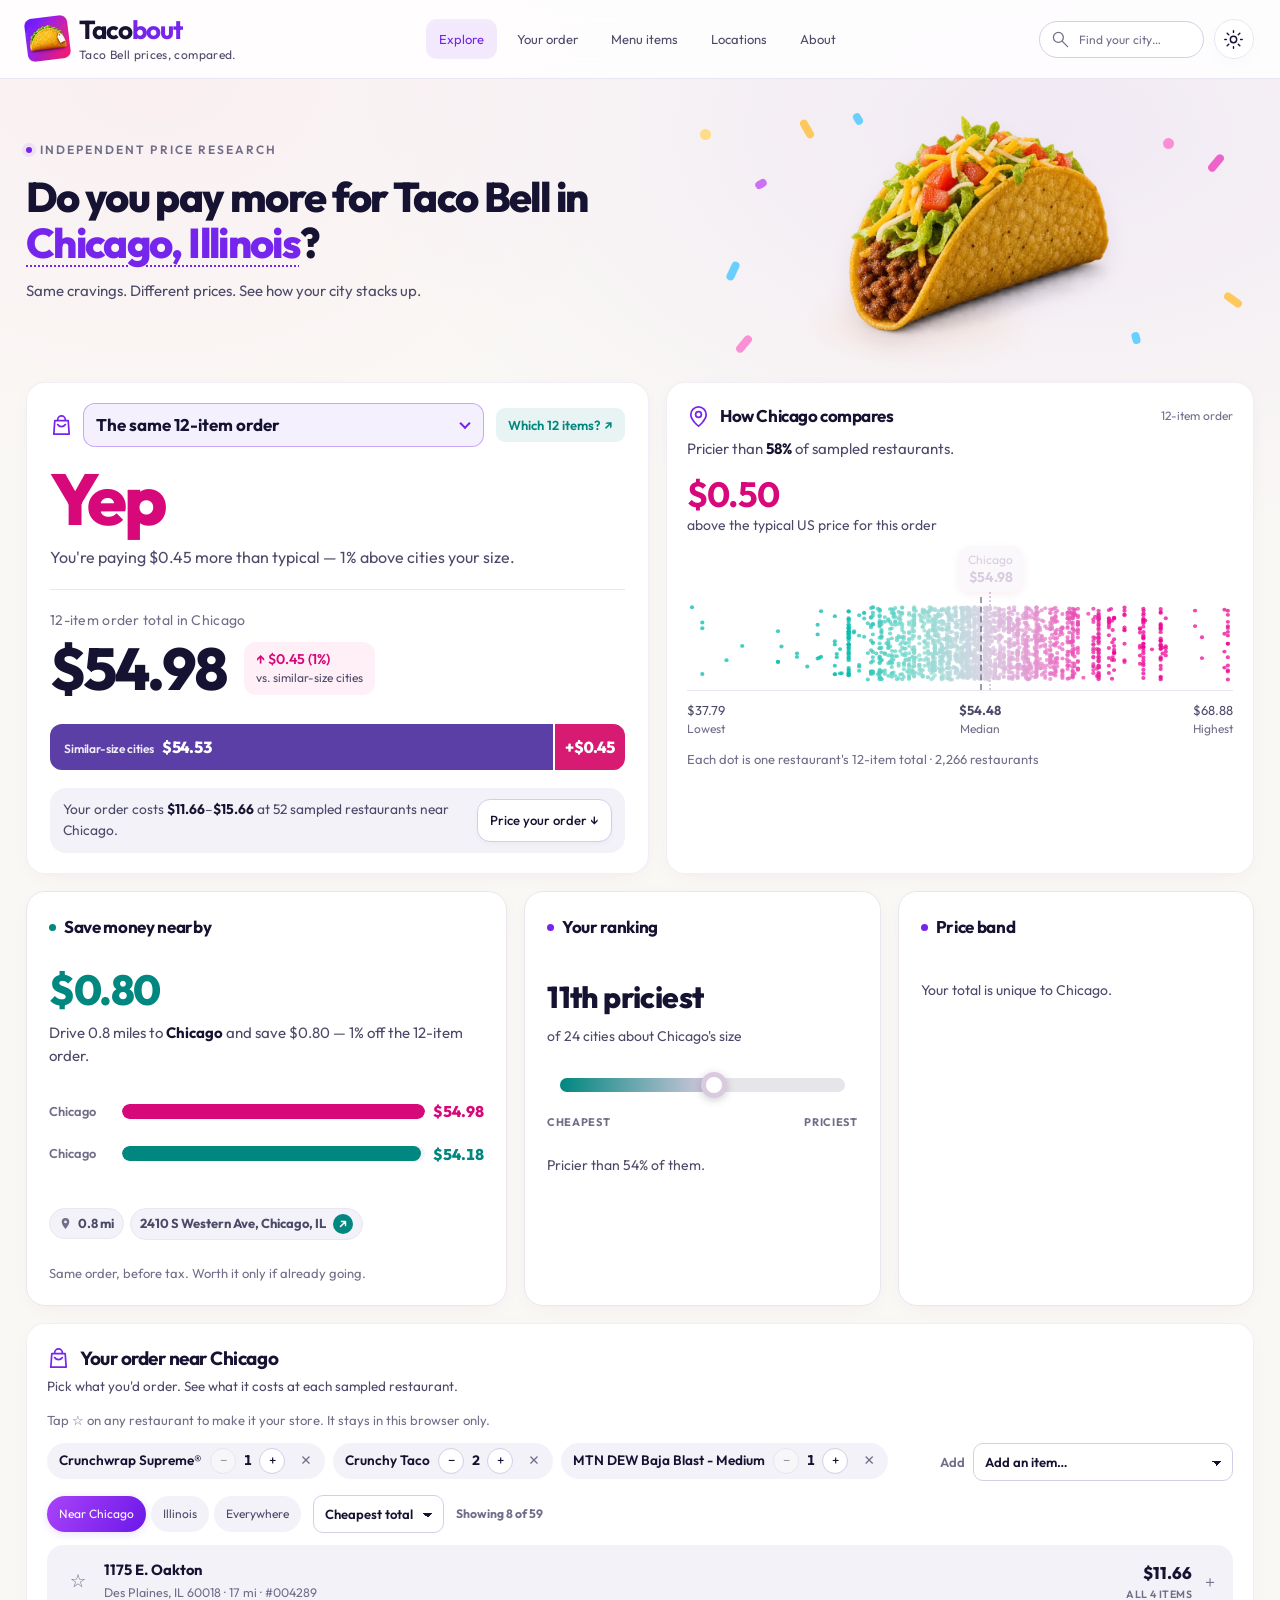
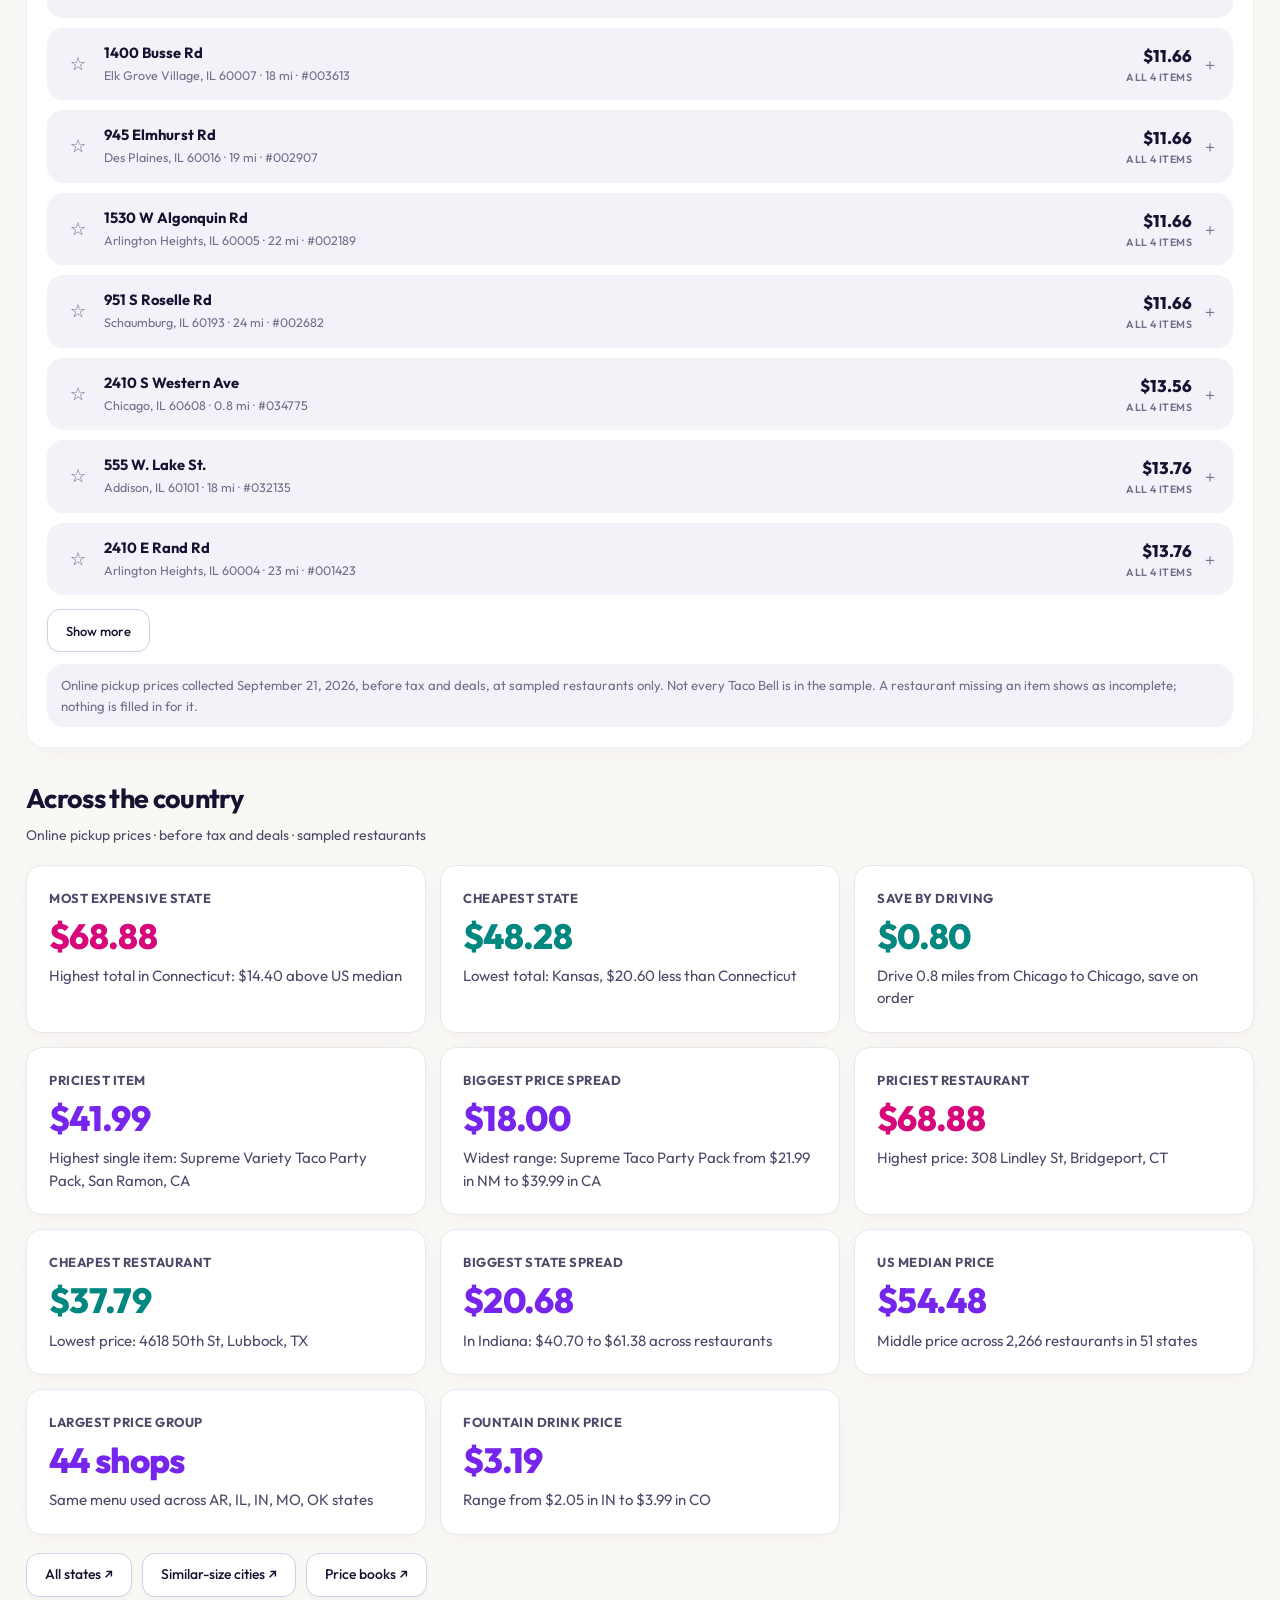
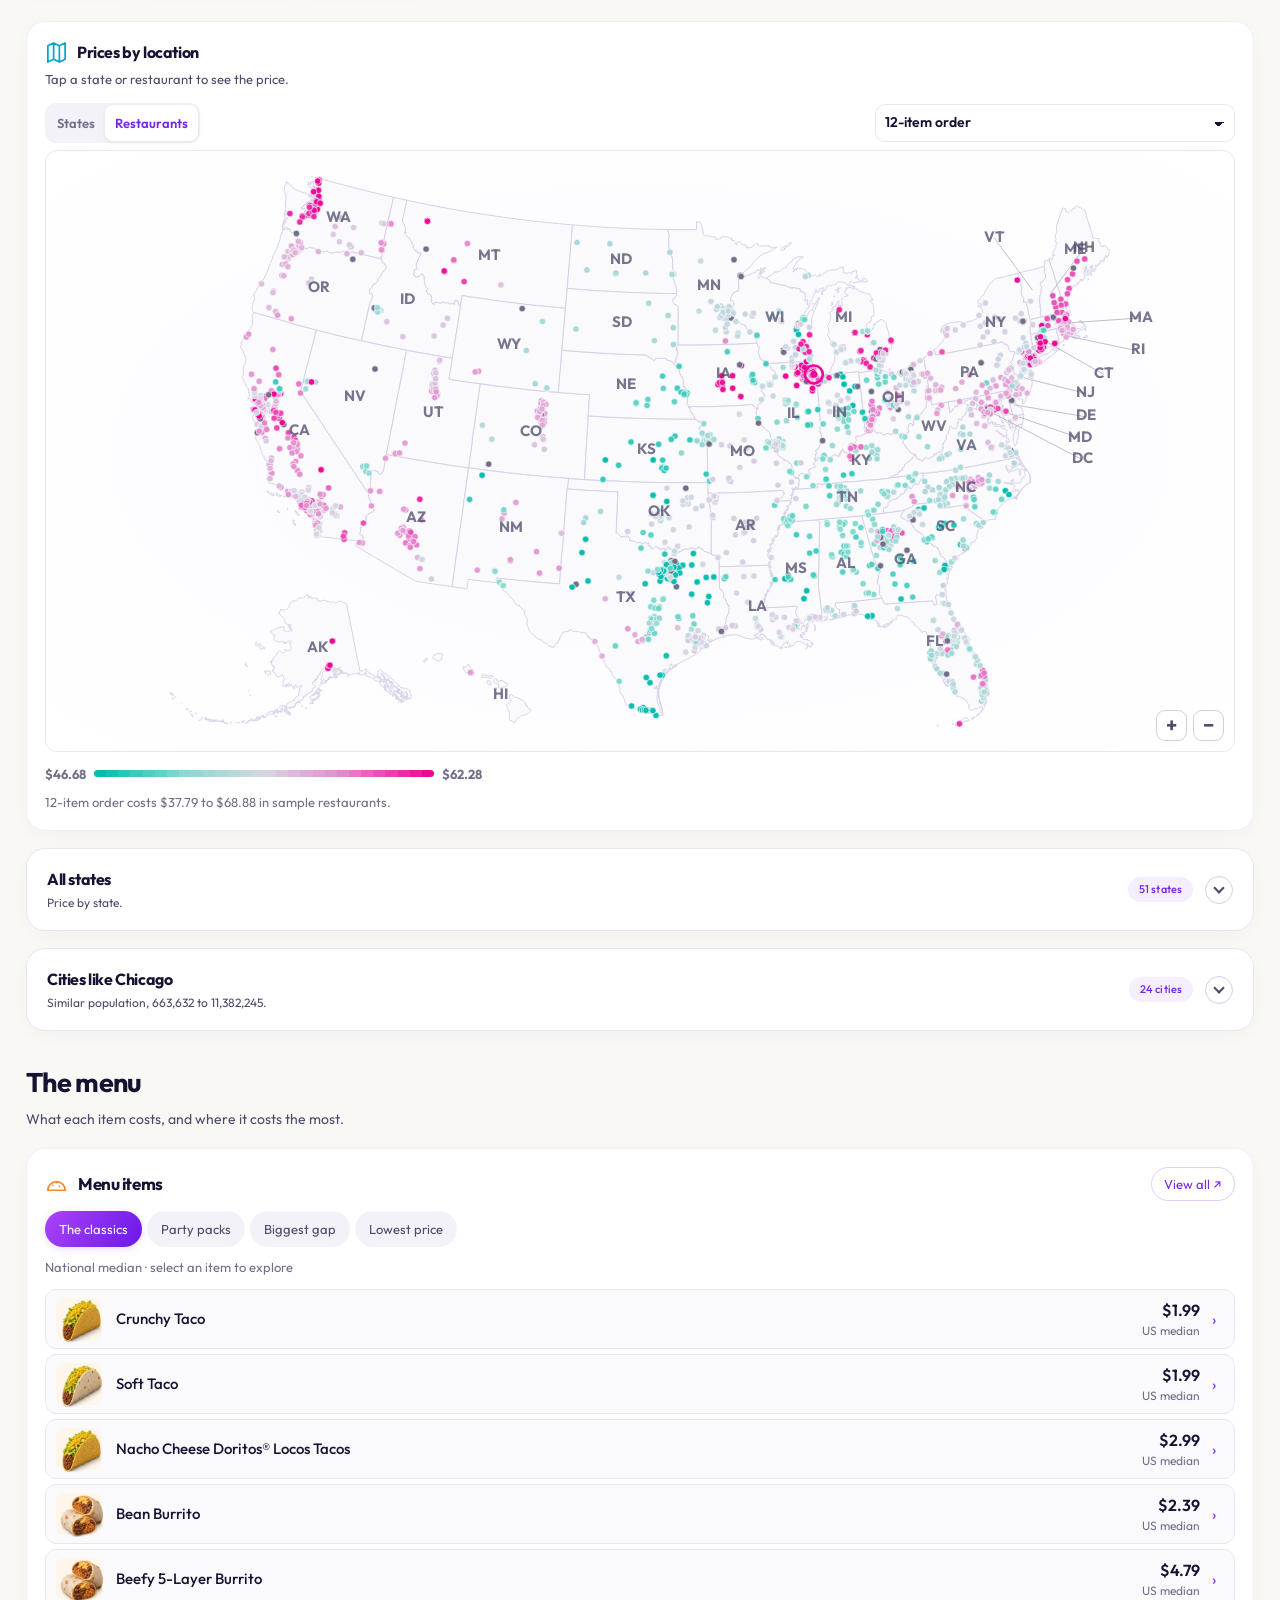
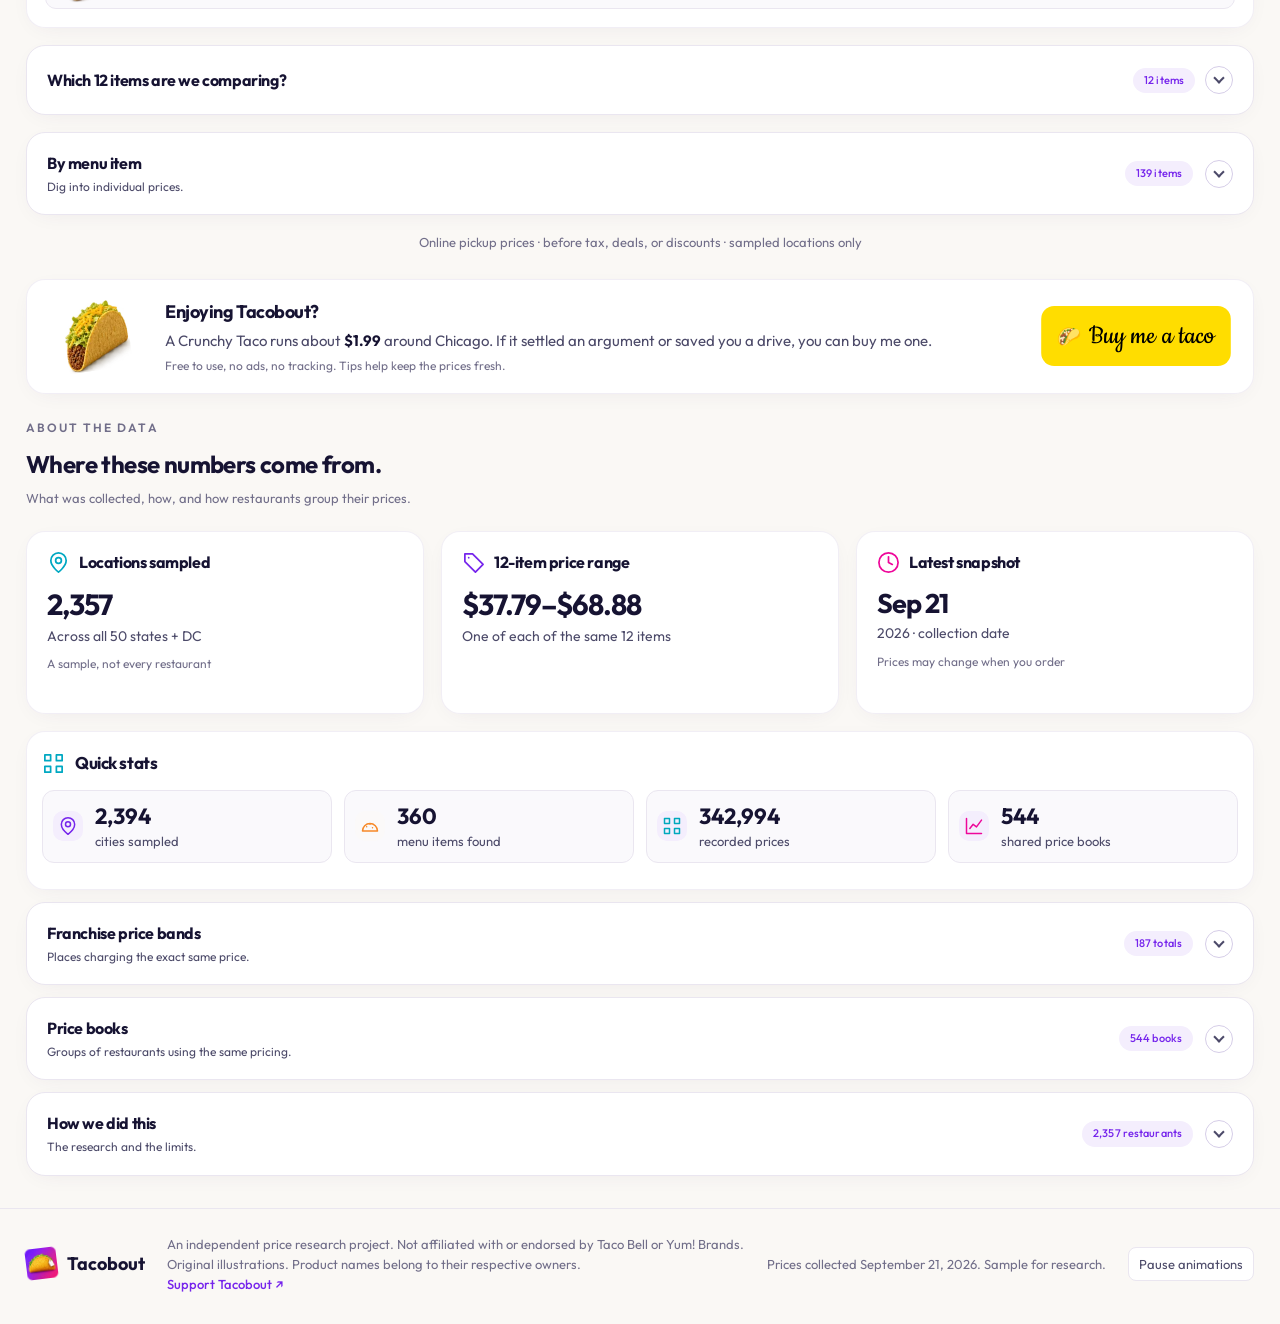
==== commit 3580c7a0: "Put Save money nearby, ranking and price band back under the top card They finish the top card's ans" ====
--- a/index.html
+++ b/index.html
@@ -74,6 +74,7 @@
 
 
 <section class="dash-card compare-card" aria-labelledby="compare-title"><div class="card-head"><h2 id="compare-title"><svg class="ico " aria-hidden="true"><use href="#i-pin"/></svg>How your city compares</h2><span class="tiny-label" id="compare-tag">12-item order</span></div><div id="national-comparison" aria-live="polite"><p class="loading-copy">Finding your place in the prices…</p></div></section></div>
+<div class="local-insights" aria-label="Your city at a glance"><div class="sub sub-drive" id="sub-drive" hidden></div><div class="sub" id="sub-rank" hidden></div><div class="sub" id="sub-band" hidden></div></div>
 <section class="dash-card order-card" id="order-card" aria-labelledby="order-title">
   <div class="card-head"><div><h2><svg class="ico" aria-hidden="true"><use href="#i-bag"/></svg><span id="order-title">Your order</span></h2><p class="sec-sub" id="order-sub"></p></div></div>
   <p class="order-mine" id="order-mine"></p>
@@ -96,7 +97,6 @@
   <button type="button" class="btn order-more" id="order-more" hidden>Show more</button>
   <p class="caveat" id="order-caveat"></p>
 </section>
-<div class="local-insights" aria-label="Your city at a glance"><div class="sub sub-drive" id="sub-drive" hidden></div><div class="sub" id="sub-rank" hidden></div><div class="sub" id="sub-band" hidden></div></div>
 <!-- Across the country: national highlights, the map, and the state and city tables -->
 <section class="price-highlights" id="price-highlights" aria-labelledby="highlights-title"><div class="highlights-head"><h2 id="highlights-title">Across the country</h2><p>Online pickup prices · before tax and deals · sampled restaurants</p></div><div class="tiles" id="tiles" aria-label="Headline numbers"></div><div class="stats-links"><a class="btn" href="#state-fold" data-reveal="state-fold">All states ↗</a><a class="btn" href="#peer-fold" data-reveal="peer-fold">Similar-size cities ↗</a><a class="btn" href="#book-fold" data-reveal="book-fold">Price books ↗</a></div></section>
 <div class="discovery-grid">
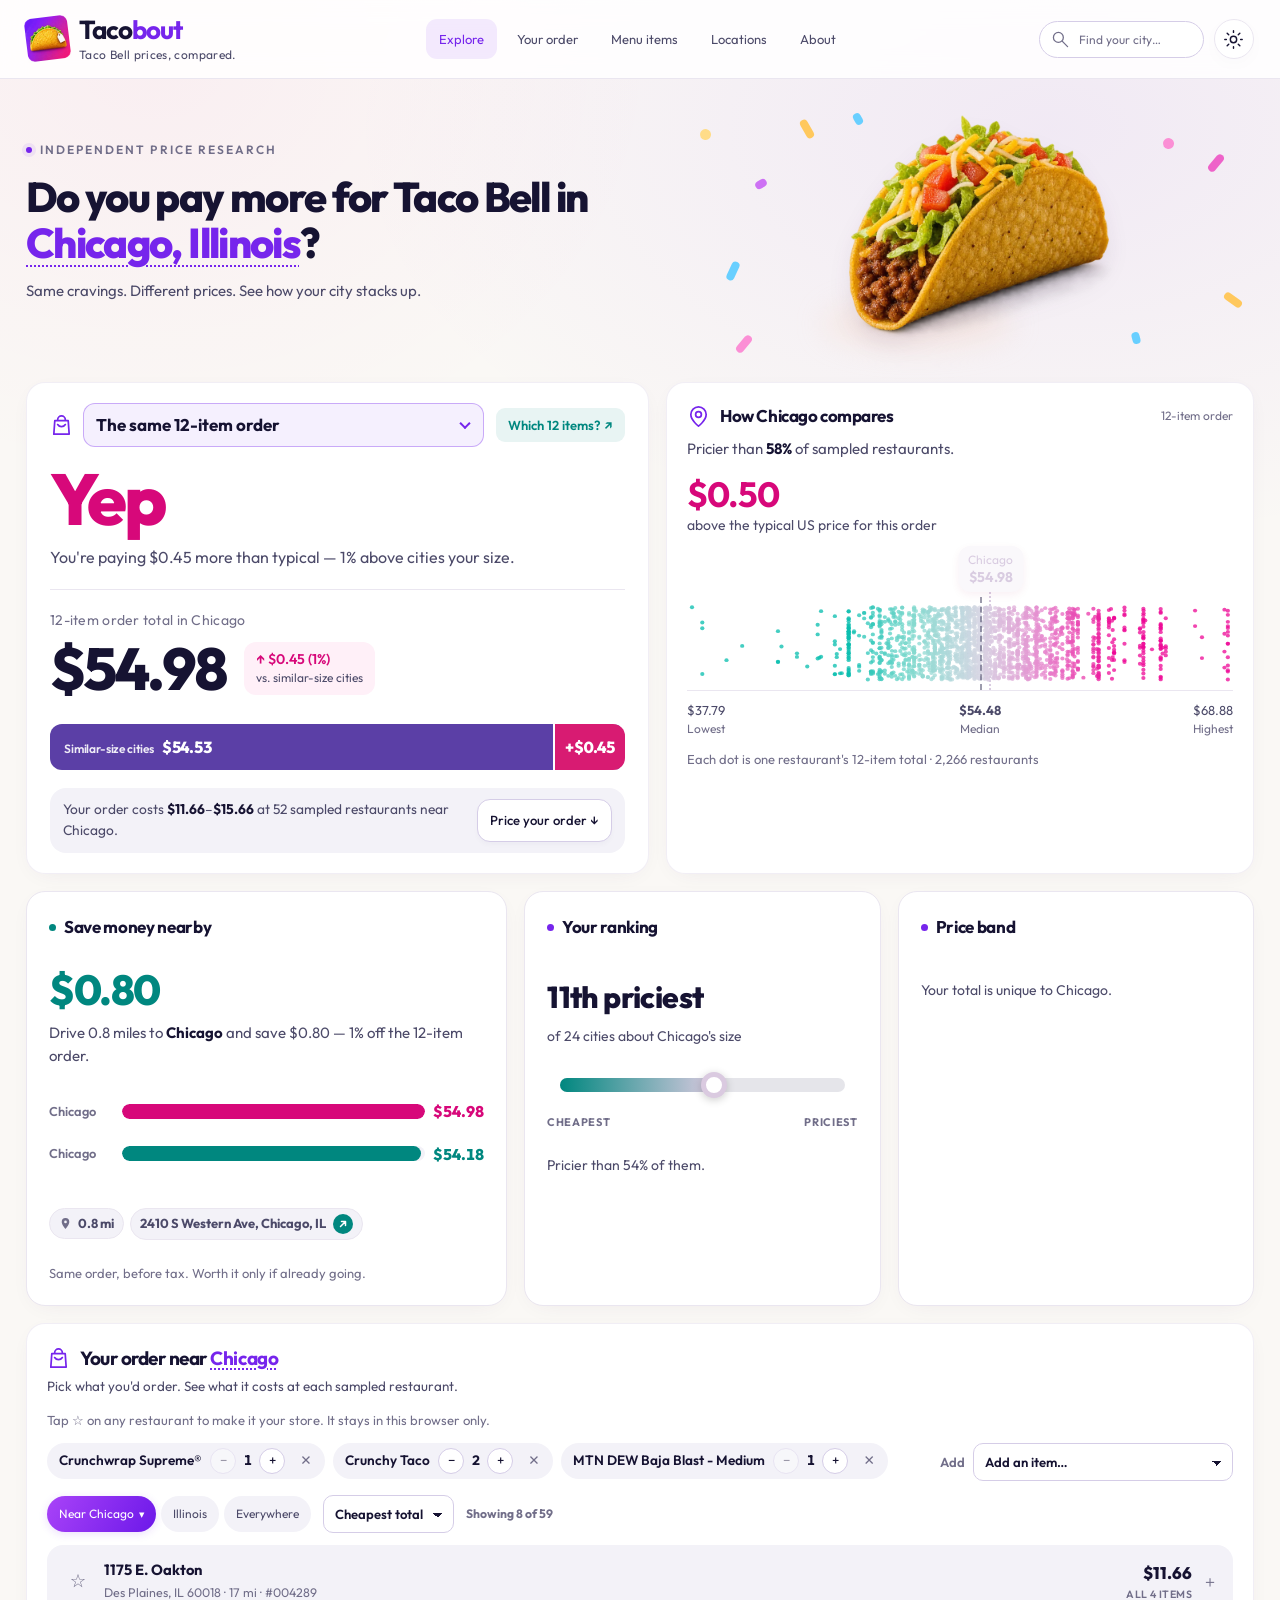
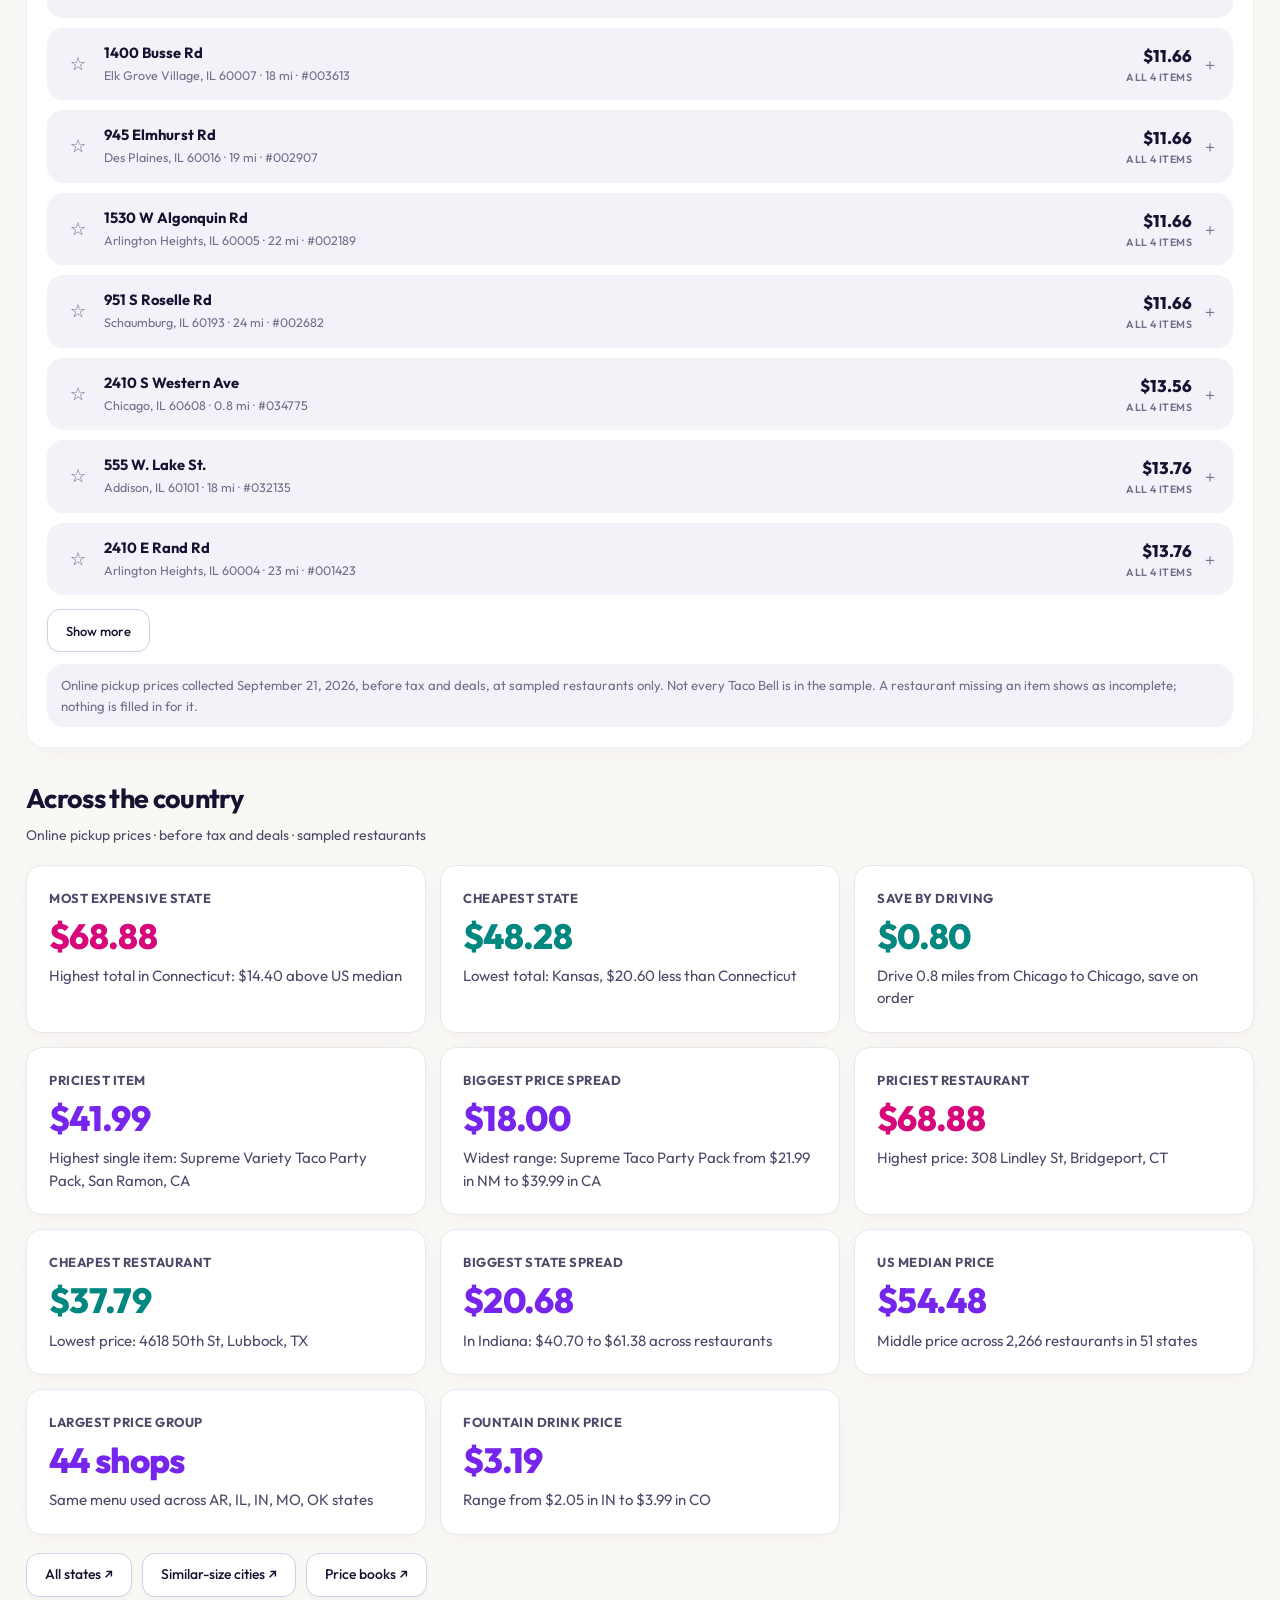
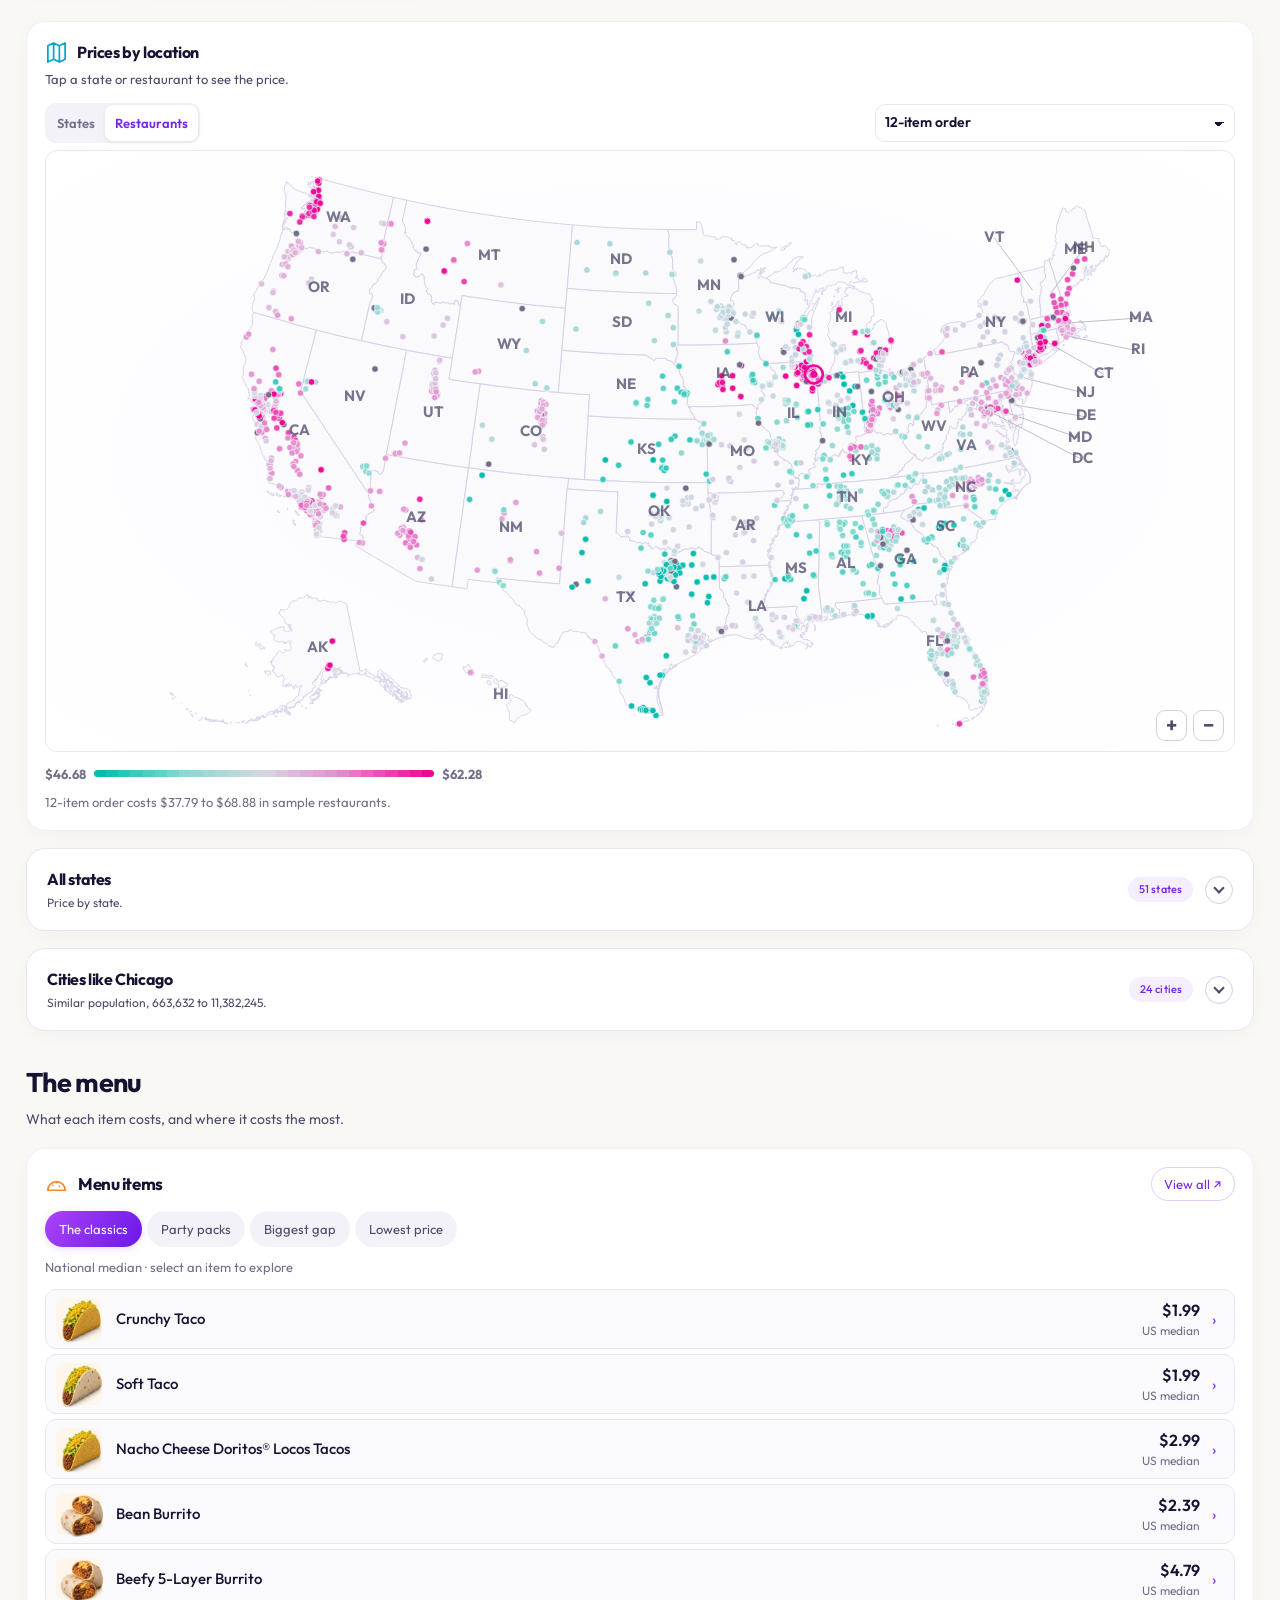
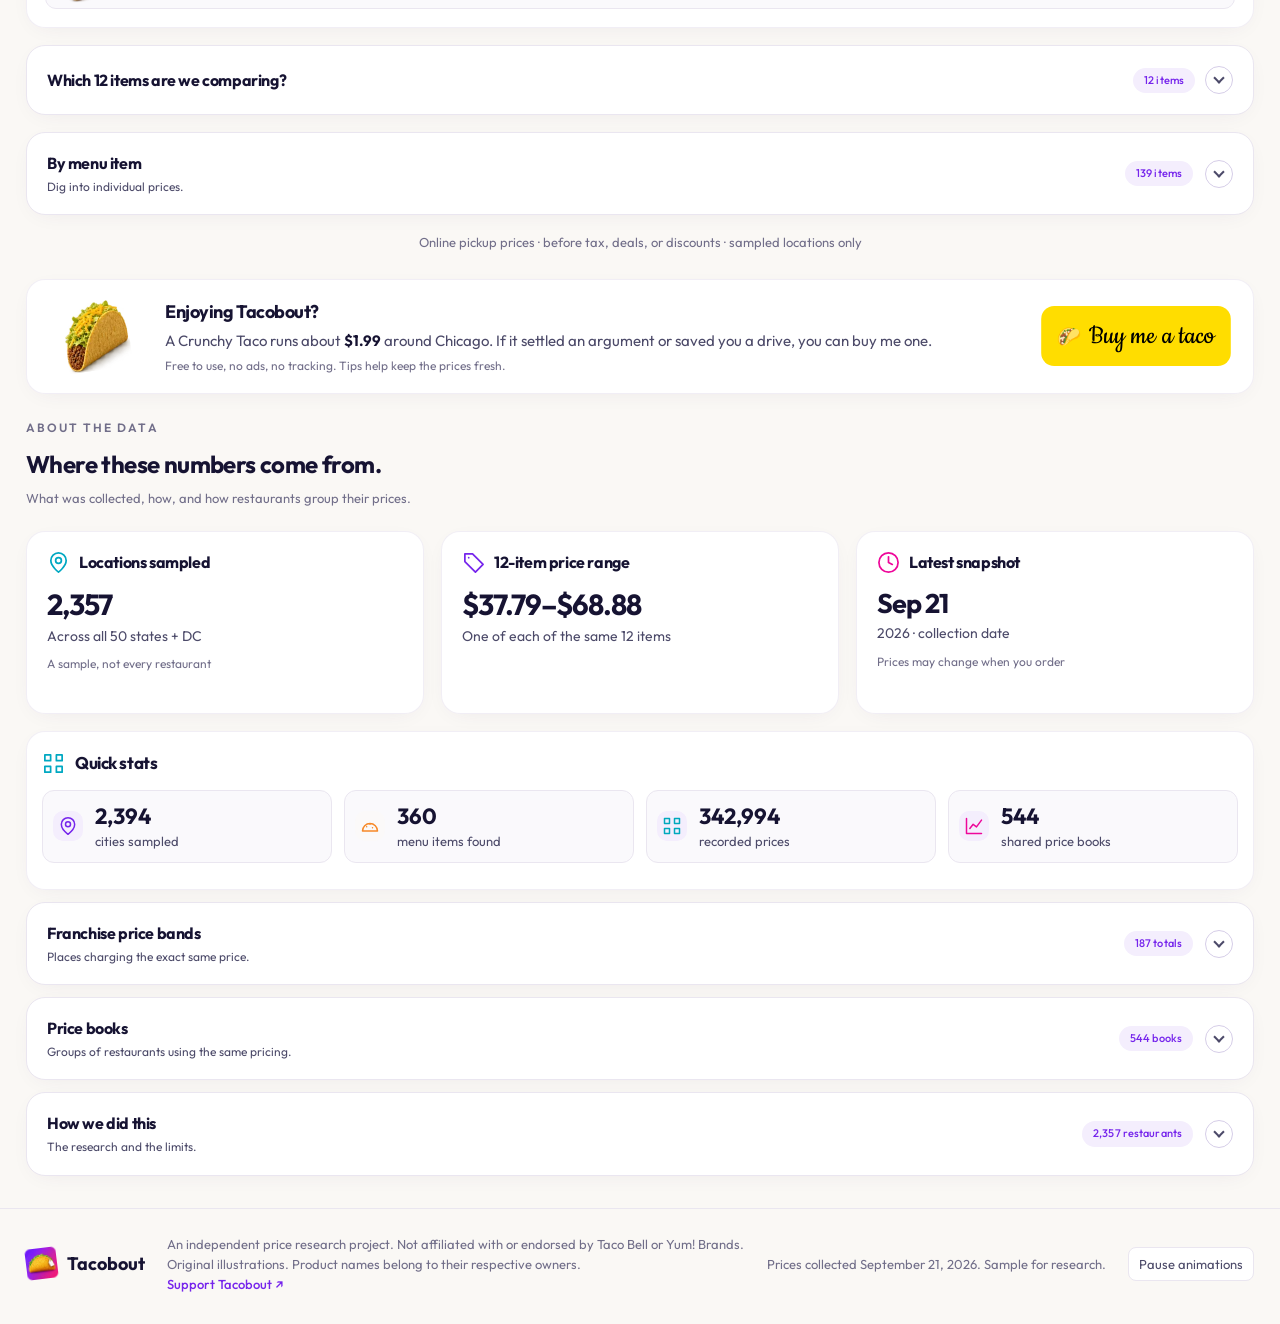
==== commit 74811f28: "Change the city from inside the order card The city in 'Your order near {city}' is a link, and the s" ====
--- a/index.html
+++ b/index.html
@@ -14,8 +14,8 @@
 <link rel="preconnect" href="https://fonts.googleapis.com">
 <link rel="preconnect" href="https://fonts.gstatic.com" crossorigin>
 <link rel="stylesheet" href="https://fonts.googleapis.com/css2?family=Outfit:wght@400;500;600;700;800&display=swap">
-<link rel="stylesheet" href="styles.css?v=20260923e">
-<link rel="stylesheet" href="dashboard.css?v=20260923e">
+<link rel="stylesheet" href="styles.css?v=20260923f">
+<link rel="stylesheet" href="dashboard.css?v=20260923f">
 </head>
 <body>
 <svg class="svg-defs" xmlns="http://www.w3.org/2000/svg" aria-hidden="true"><symbol id="i-bag" viewBox="0 0 24 24"><path d="M5 7h14l1 14H4L5 7Zm3 0V6a4 4 0 0 1 8 0v1M8 11c2 3 6 3 8 0"/></symbol><symbol id="i-pin" viewBox="0 0 24 24"><path d="M20 10c0 6-8 12-8 12S4 16 4 10a8 8 0 1 1 16 0ZM15 10a3 3 0 1 1-6 0 3 3 0 0 1 6 0"/></symbol><symbol id="i-map" viewBox="0 0 24 24"><path d="m3 5 6-3 6 3 6-3v17l-6 3-6-3-6 3V5ZM9 2v17M15 5v17"/></symbol><symbol id="i-chart" viewBox="0 0 24 24"><path d="M3 3v18h18M7 15l4-5 4 3 6-8"/></symbol><symbol id="i-search" viewBox="0 0 24 24"><path d="M16 9a7 7 0 1 1-14 0 7 7 0 0 1 14 0Zm-2 5 8 8"/></symbol><symbol id="i-clock" viewBox="0 0 24 24"><path d="M22 12a10 10 0 1 1-20 0 10 10 0 0 1 20 0ZM12 6v6l4 2"/></symbol><symbol id="i-tag" viewBox="0 0 24 24"><path d="M3 3h8l11 11-8 8L3 11V3ZM7 7h.01"/></symbol><symbol id="i-grid" viewBox="0 0 24 24"><path d="M3 3h6v6H3ZM15 3h6v6h-6ZM3 15h6v6H3ZM15 15h6v6h-6Z"/></symbol><symbol id="i-sun" viewBox="0 0 24 24"><path d="M16 12a4 4 0 1 1-8 0 4 4 0 0 1 8 0ZM12 1v2M12 21v2M1 12h2M21 12h2M4 4l2 2M18 18l2 2M4 20l2-2M18 6l2-2"/></symbol><symbol id="i-arrow" viewBox="0 0 24 24"><path d="M4 12h16M14 6l6 6-6 6"/></symbol><symbol id="i-menu" viewBox="0 0 24 24"><path d="M3 6h18M3 12h18M3 18h18"/></symbol><symbol id="i-taco" viewBox="0 0 24 24"><path d="M3 18a9 9 0 0 1 18 0H3ZM8 13h.01M12 10h.01M15 14h.01"/></symbol></svg>
@@ -382,6 +382,6 @@
   <div class="panel-body" id="p-body"></div>
 </aside>
 
-<script src="app.js?v=20260923e"></script>
+<script src="app.js?v=20260923f"></script>
 </body>
 </html>
--- a/styles.css
+++ b/styles.css
@@ -1140,3 +1140,8 @@
   .order-shop summary,.order-city summary{padding:11px 10px; gap:8px}
   .order-shop .amt,.order-city .amt{font-size:.98rem}
 }
+
+/* The order card's city is changeable in two places: the city in its title and
+   the selected Near bubble, which shows a chevron to say so. */
+.order-card .order-city-pick{text-underline-offset:4px}
+.order-scope button[data-scope="near"].selected::after{content:'\25BE'; margin-left:5px; font-size:.9em}
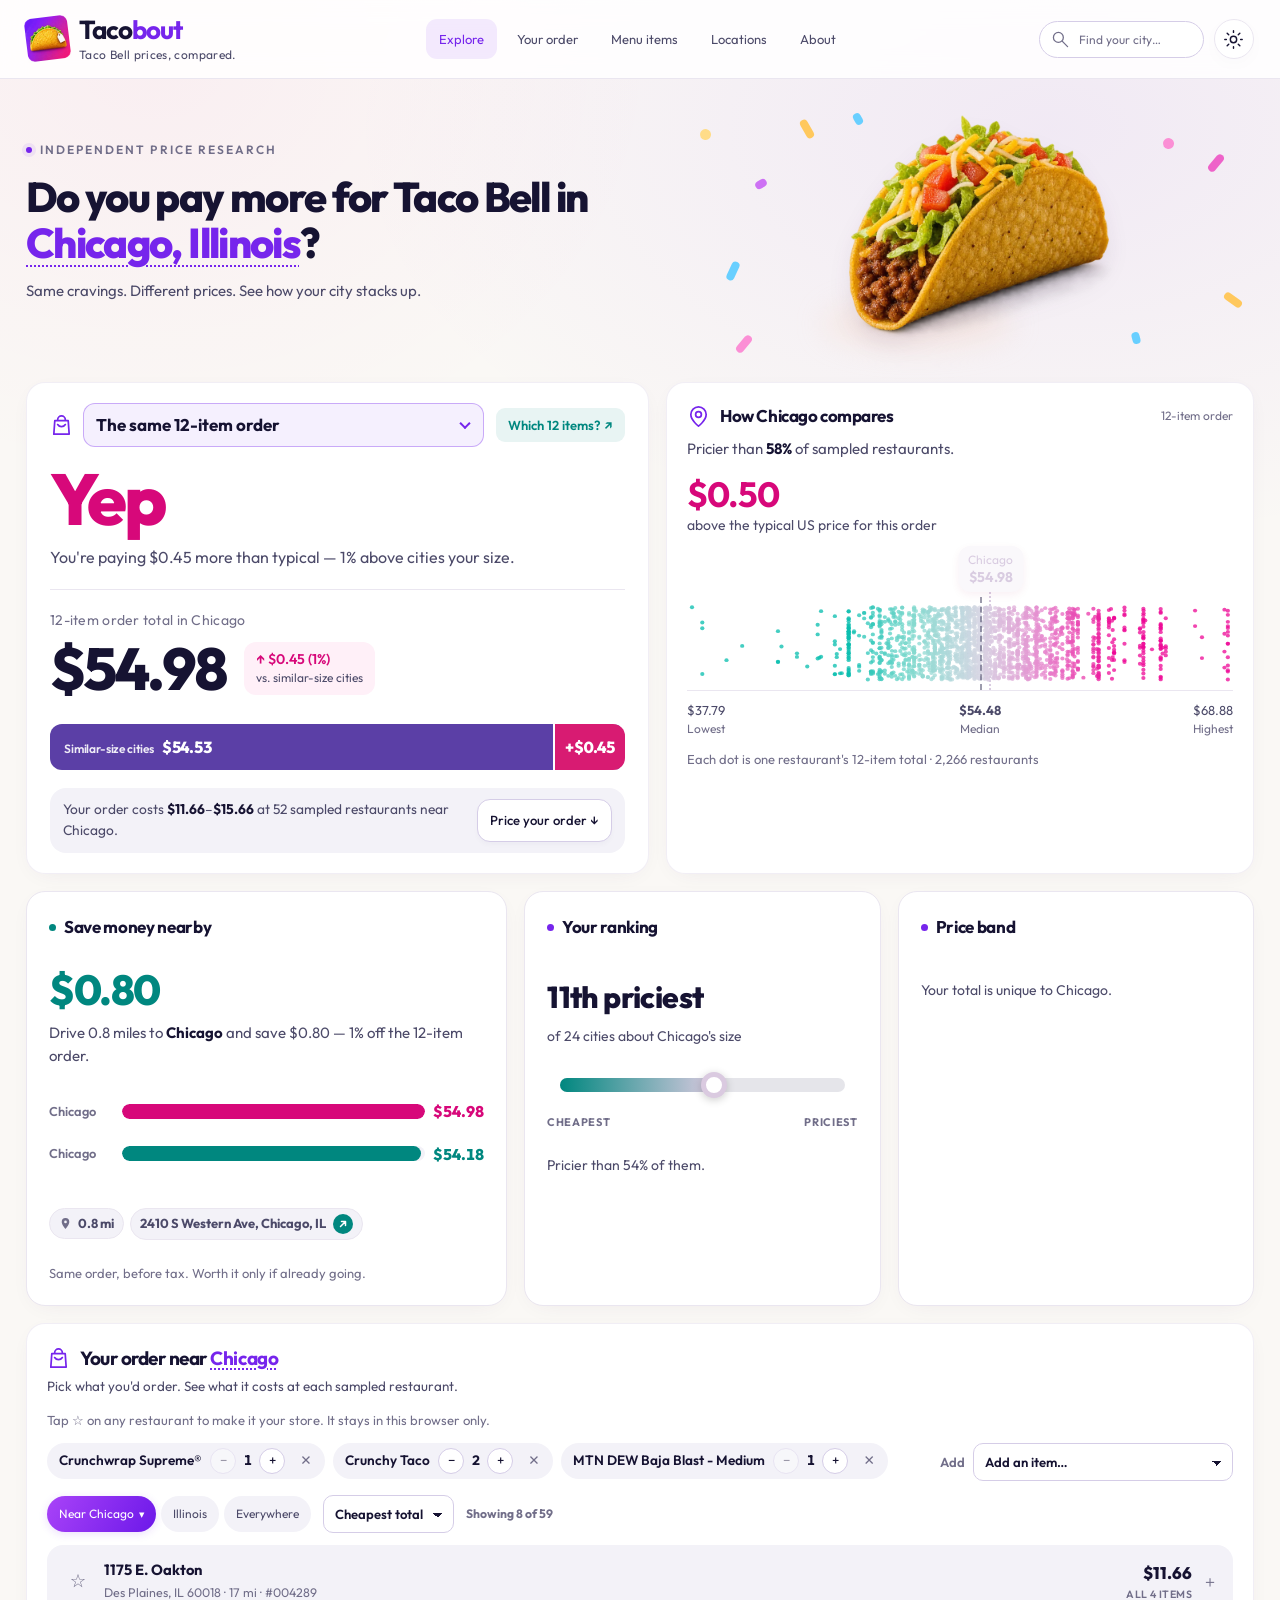
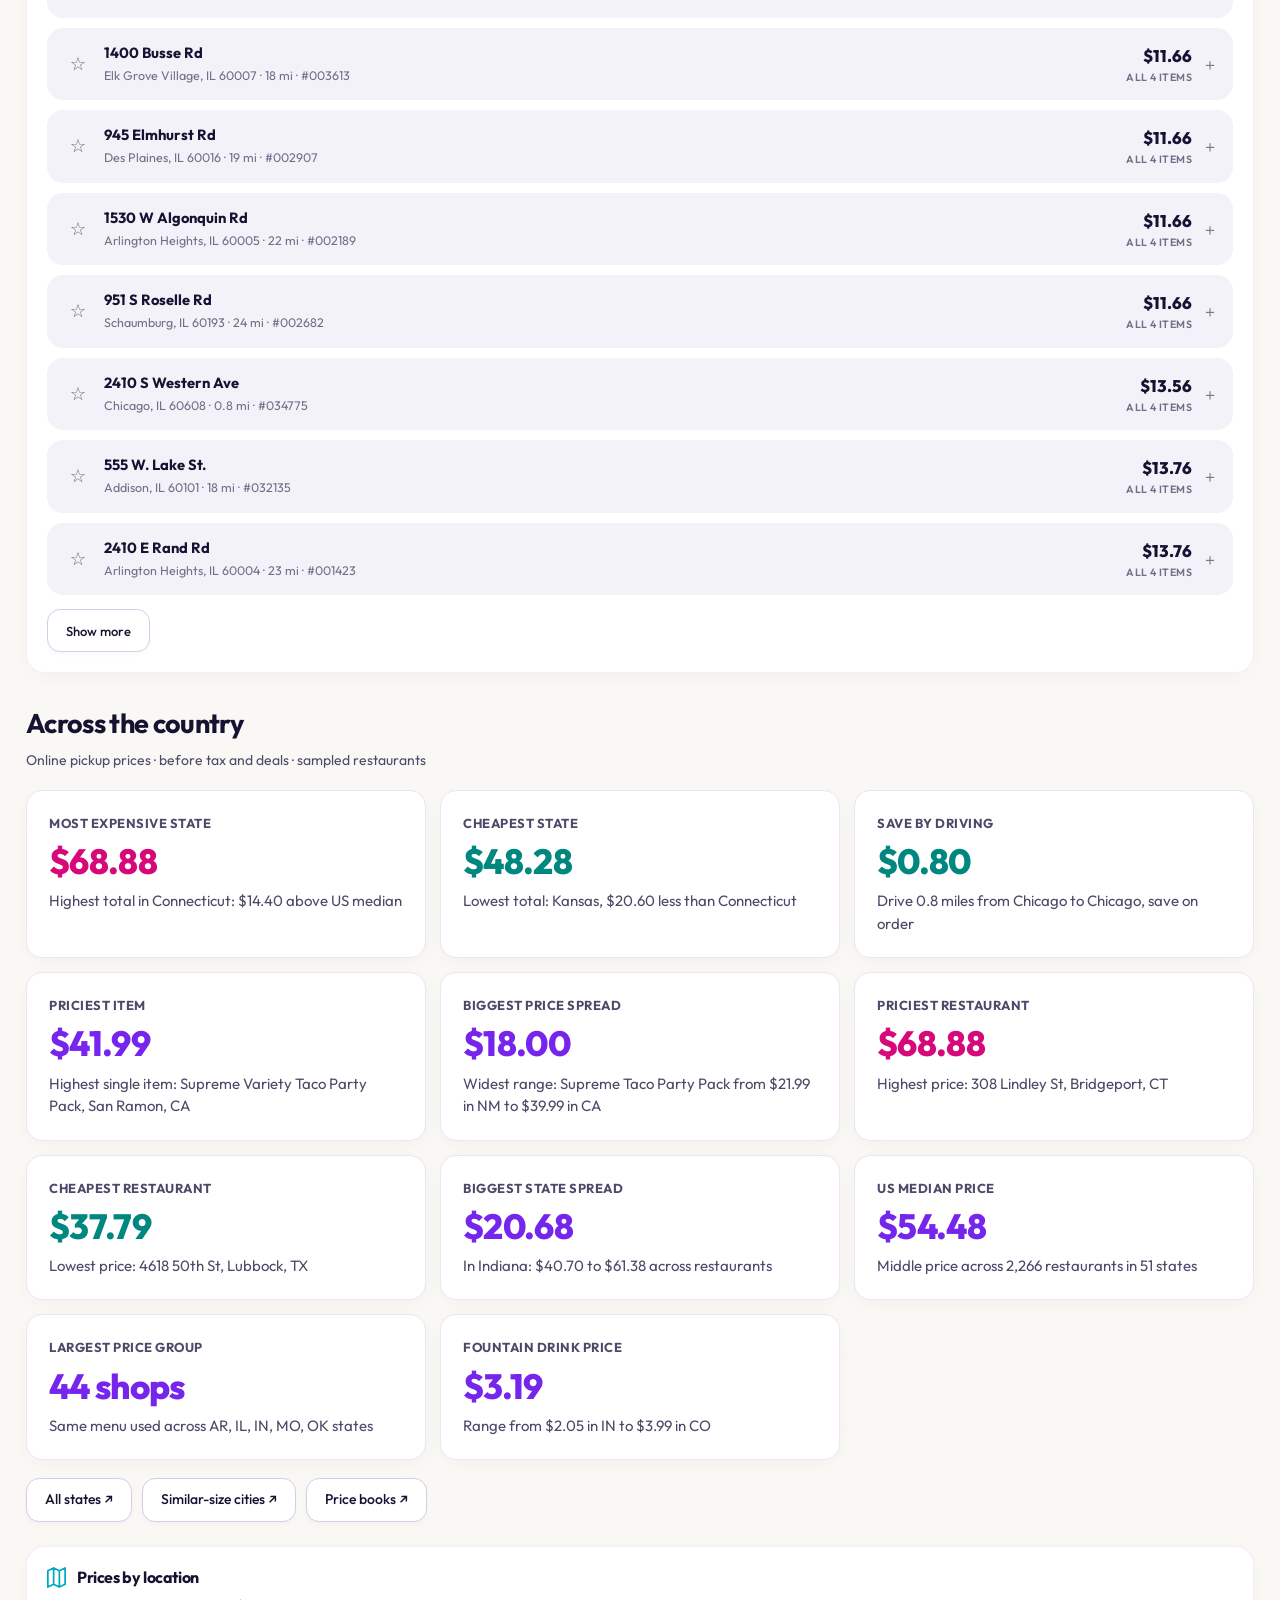
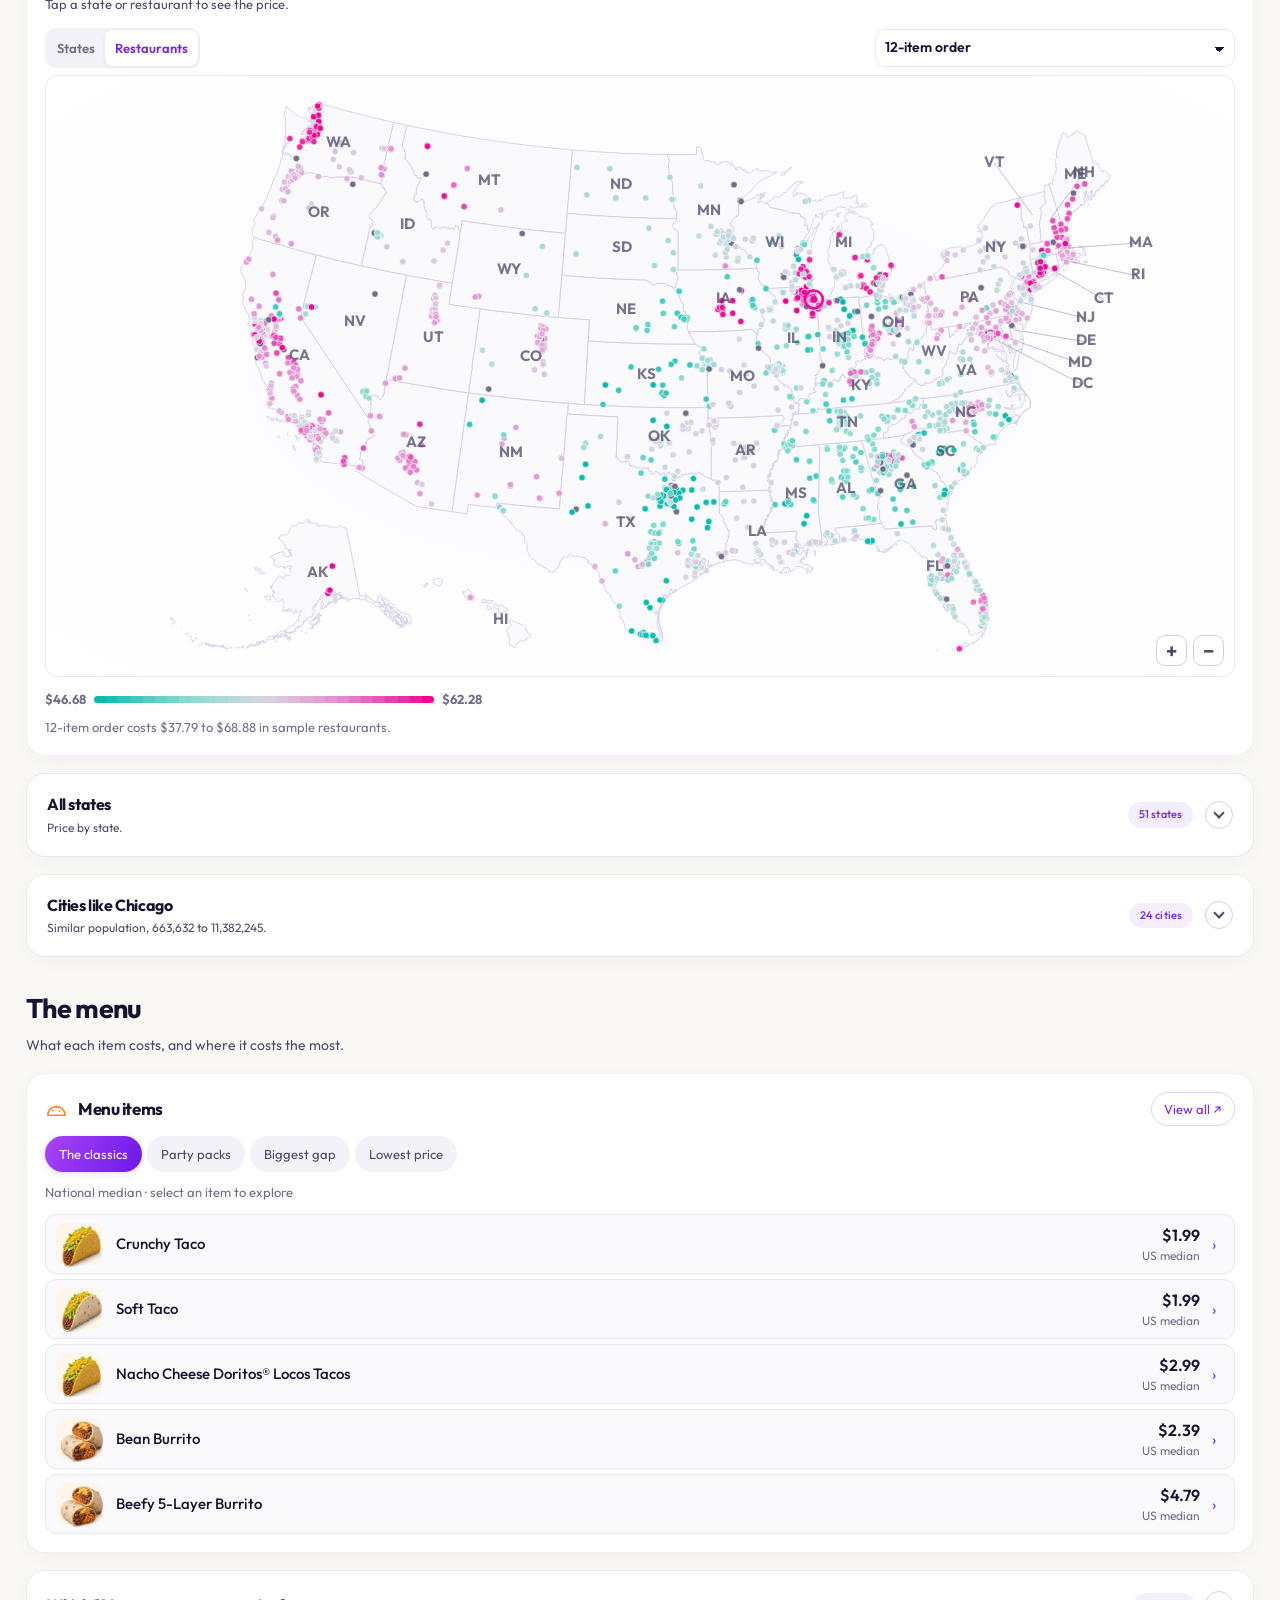
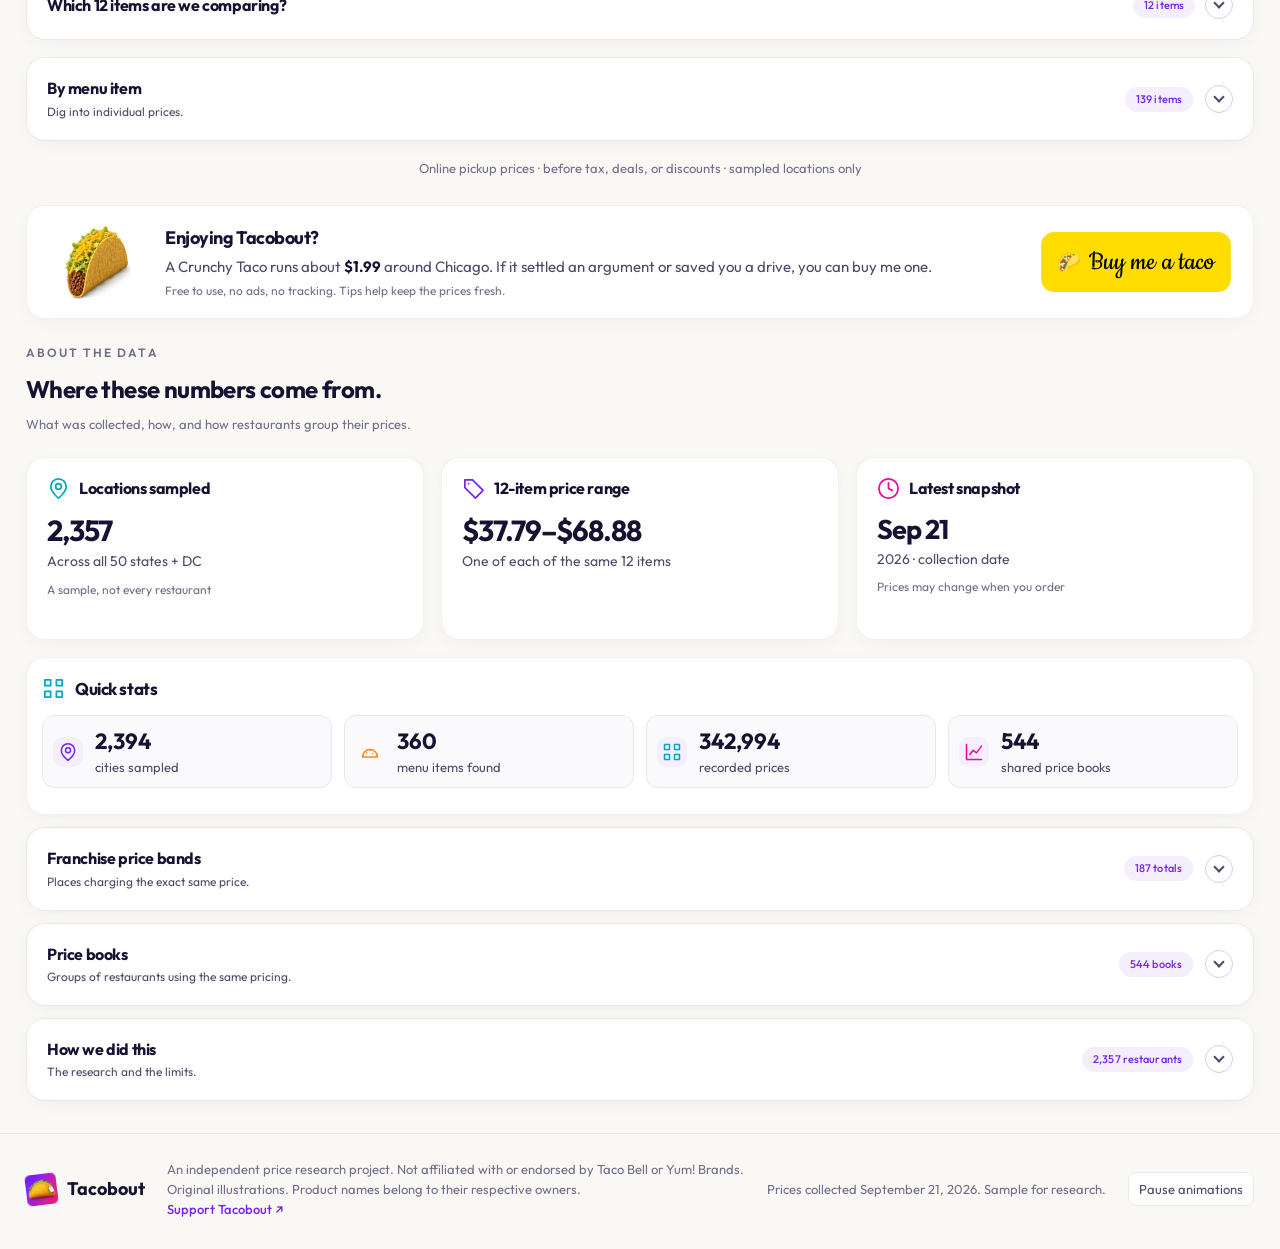
==== commit 21afbe25: "Drop the order card's caveat paragraph The page-wide caveat line and the methodology already state i" ====
--- a/index.html
+++ b/index.html
@@ -14,8 +14,8 @@
 <link rel="preconnect" href="https://fonts.googleapis.com">
 <link rel="preconnect" href="https://fonts.gstatic.com" crossorigin>
 <link rel="stylesheet" href="https://fonts.googleapis.com/css2?family=Outfit:wght@400;500;600;700;800&display=swap">
-<link rel="stylesheet" href="styles.css?v=20260923f">
-<link rel="stylesheet" href="dashboard.css?v=20260923f">
+<link rel="stylesheet" href="styles.css?v=20260923g">
+<link rel="stylesheet" href="dashboard.css?v=20260923g">
 </head>
 <body>
 <svg class="svg-defs" xmlns="http://www.w3.org/2000/svg" aria-hidden="true"><symbol id="i-bag" viewBox="0 0 24 24"><path d="M5 7h14l1 14H4L5 7Zm3 0V6a4 4 0 0 1 8 0v1M8 11c2 3 6 3 8 0"/></symbol><symbol id="i-pin" viewBox="0 0 24 24"><path d="M20 10c0 6-8 12-8 12S4 16 4 10a8 8 0 1 1 16 0ZM15 10a3 3 0 1 1-6 0 3 3 0 0 1 6 0"/></symbol><symbol id="i-map" viewBox="0 0 24 24"><path d="m3 5 6-3 6 3 6-3v17l-6 3-6-3-6 3V5ZM9 2v17M15 5v17"/></symbol><symbol id="i-chart" viewBox="0 0 24 24"><path d="M3 3v18h18M7 15l4-5 4 3 6-8"/></symbol><symbol id="i-search" viewBox="0 0 24 24"><path d="M16 9a7 7 0 1 1-14 0 7 7 0 0 1 14 0Zm-2 5 8 8"/></symbol><symbol id="i-clock" viewBox="0 0 24 24"><path d="M22 12a10 10 0 1 1-20 0 10 10 0 0 1 20 0ZM12 6v6l4 2"/></symbol><symbol id="i-tag" viewBox="0 0 24 24"><path d="M3 3h8l11 11-8 8L3 11V3ZM7 7h.01"/></symbol><symbol id="i-grid" viewBox="0 0 24 24"><path d="M3 3h6v6H3ZM15 3h6v6h-6ZM3 15h6v6H3ZM15 15h6v6h-6Z"/></symbol><symbol id="i-sun" viewBox="0 0 24 24"><path d="M16 12a4 4 0 1 1-8 0 4 4 0 0 1 8 0ZM12 1v2M12 21v2M1 12h2M21 12h2M4 4l2 2M18 18l2 2M4 20l2-2M18 6l2-2"/></symbol><symbol id="i-arrow" viewBox="0 0 24 24"><path d="M4 12h16M14 6l6 6-6 6"/></symbol><symbol id="i-menu" viewBox="0 0 24 24"><path d="M3 6h18M3 12h18M3 18h18"/></symbol><symbol id="i-taco" viewBox="0 0 24 24"><path d="M3 18a9 9 0 0 1 18 0H3ZM8 13h.01M12 10h.01M15 14h.01"/></symbol></svg>
@@ -95,7 +95,6 @@
   <p class="order-far" id="order-far" hidden></p>
   <div id="order-list" aria-live="polite"><p class="loading-copy">Pricing your order…</p></div>
   <button type="button" class="btn order-more" id="order-more" hidden>Show more</button>
-  <p class="caveat" id="order-caveat"></p>
 </section>
 <!-- Across the country: national highlights, the map, and the state and city tables -->
 <section class="price-highlights" id="price-highlights" aria-labelledby="highlights-title"><div class="highlights-head"><h2 id="highlights-title">Across the country</h2><p>Online pickup prices · before tax and deals · sampled restaurants</p></div><div class="tiles" id="tiles" aria-label="Headline numbers"></div><div class="stats-links"><a class="btn" href="#state-fold" data-reveal="state-fold">All states ↗</a><a class="btn" href="#peer-fold" data-reveal="peer-fold">Similar-size cities ↗</a><a class="btn" href="#book-fold" data-reveal="book-fold">Price books ↗</a></div></section>
@@ -382,6 +381,6 @@
   <div class="panel-body" id="p-body"></div>
 </aside>
 
-<script src="app.js?v=20260923f"></script>
+<script src="app.js?v=20260923g"></script>
 </body>
 </html>
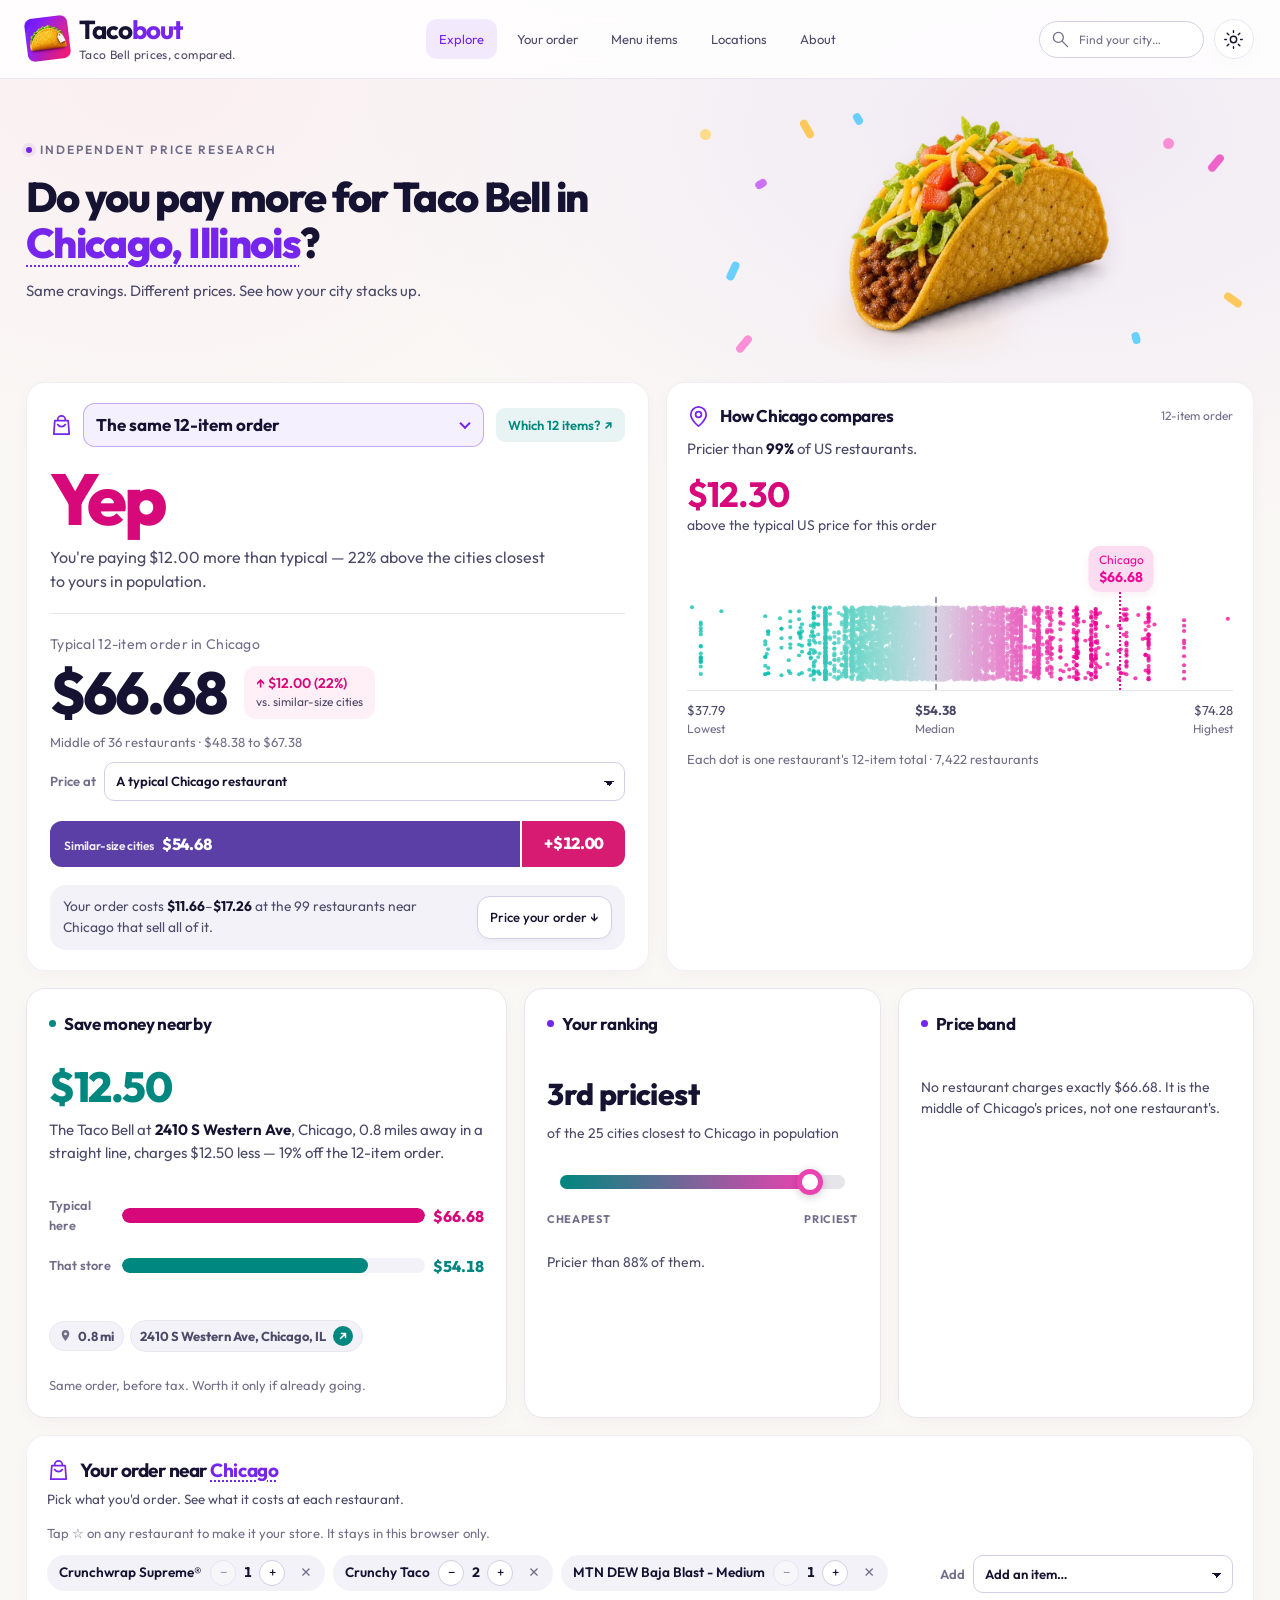
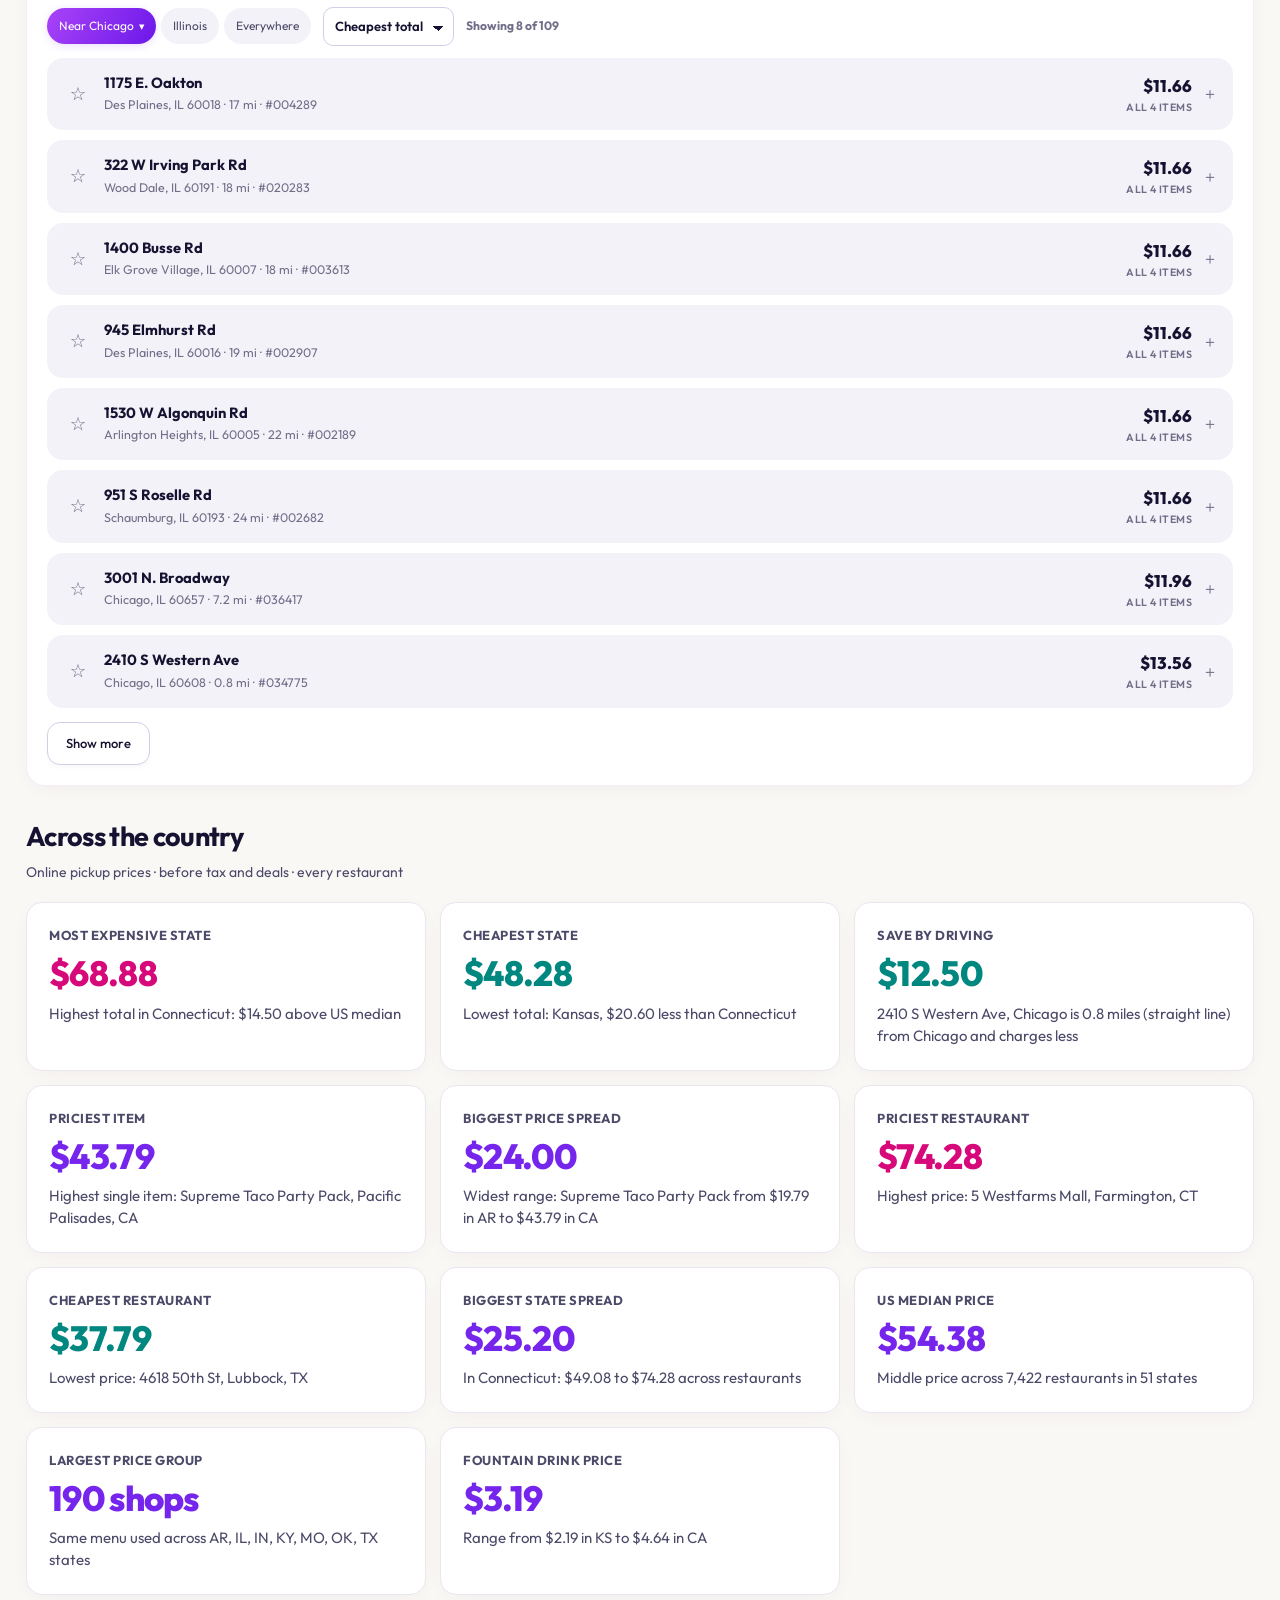
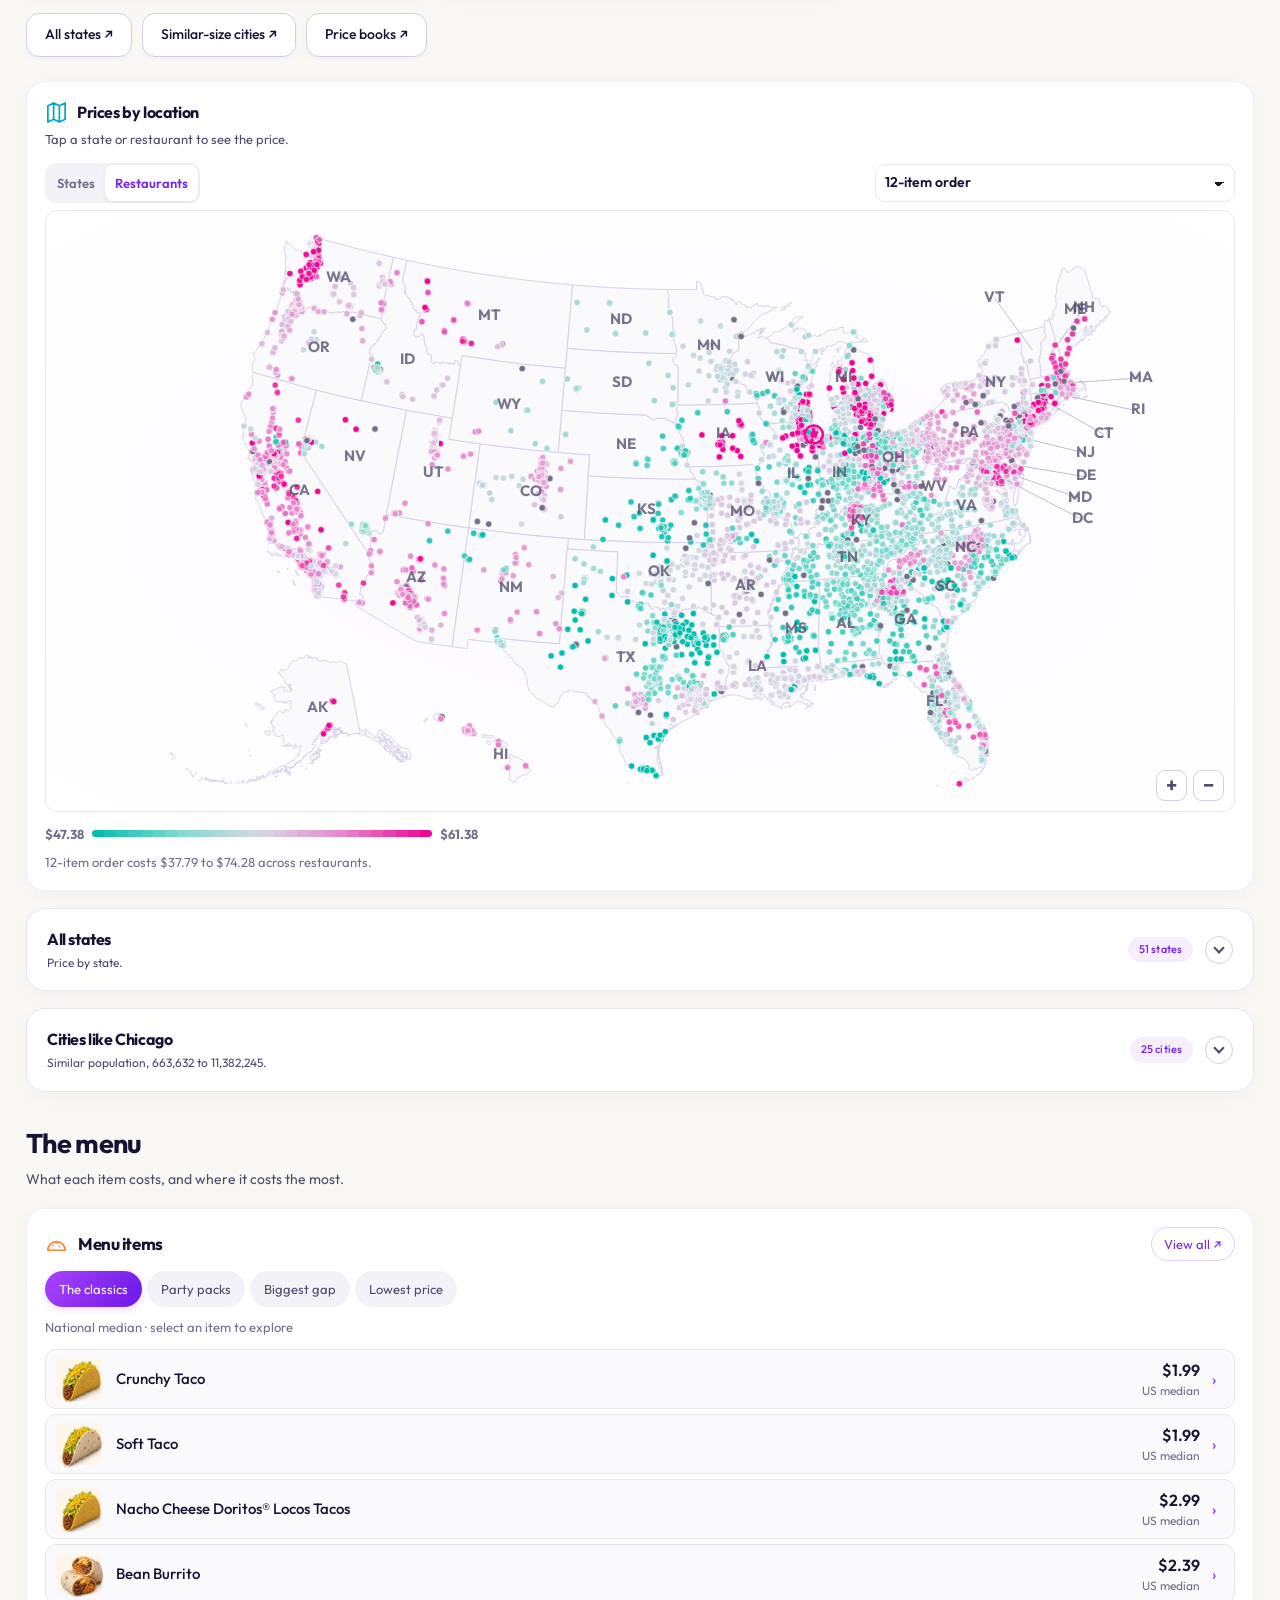
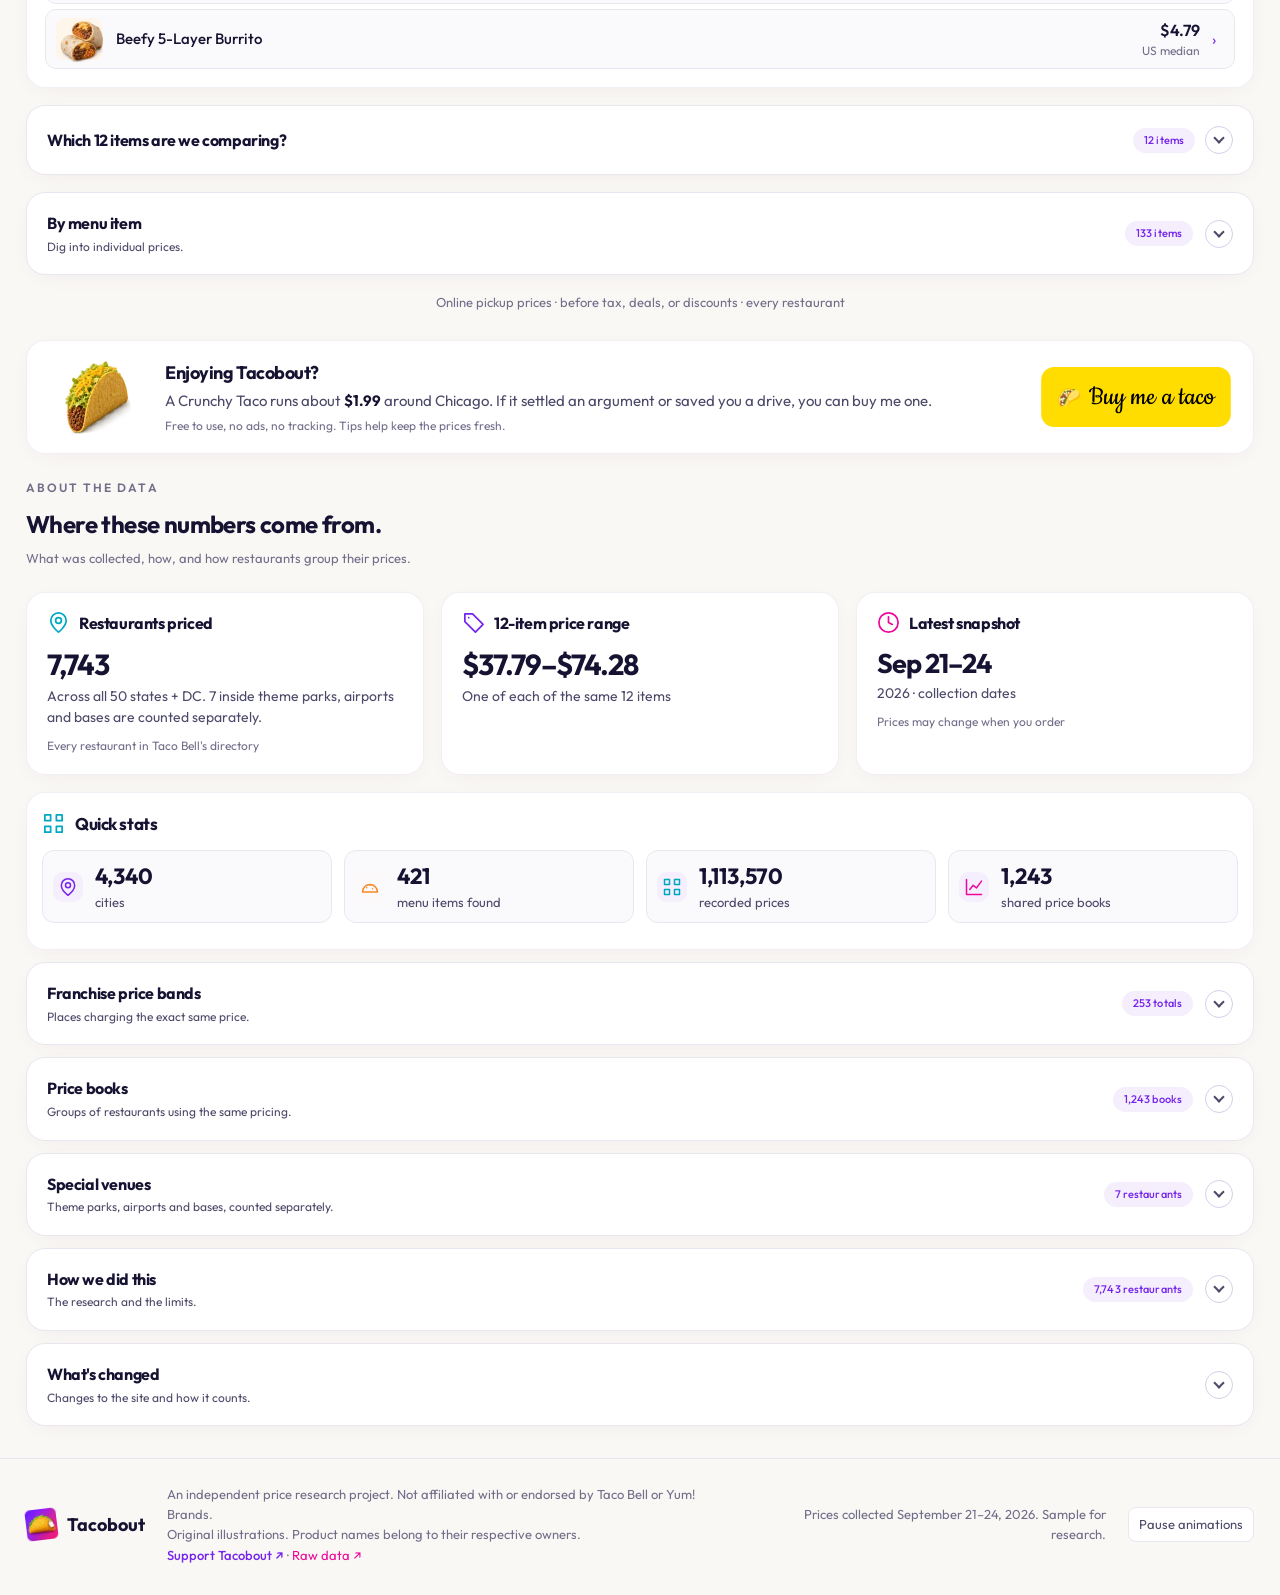
==== commit b8f76f95: "Street map, every restaurant, and raw data for agents - The map draws over an OpenStreetMap basemap " ====
--- a/index.html
+++ b/index.html
@@ -4,18 +4,18 @@
 <meta charset="utf-8">
 <meta name="viewport" content="width=device-width, initial-scale=1, viewport-fit=cover">
 <title>Tacobout — Taco Bell prices, compared.</title>
-<meta name="description" content="Explore a sample of Taco Bell pickup prices across the US. Find out if you're paying more where you live.">
+<meta name="description" content="Compare Taco Bell pickup prices at every US restaurant. Find out if you're paying more where you live.">
 <meta name="color-scheme" content="light dark">
 <meta property="og:title" content="Tacobout — Taco Bell prices, compared.">
-<meta property="og:description" content="Explore a sample of Taco Bell pickup prices across the US. Find out if you're paying more where you live.">
+<meta property="og:description" content="Compare Taco Bell pickup prices at every US restaurant. Find out if you're paying more where you live.">
 <meta property="og:type" content="website">
 <link rel="icon" type="image/png" sizes="32x32" href="assets/brand/icon-32.png">
 <link rel="icon" type="image/png" sizes="16x16" href="assets/brand/icon-16.png">
 <link rel="preconnect" href="https://fonts.googleapis.com">
 <link rel="preconnect" href="https://fonts.gstatic.com" crossorigin>
 <link rel="stylesheet" href="https://fonts.googleapis.com/css2?family=Outfit:wght@400;500;600;700;800&display=swap">
-<link rel="stylesheet" href="styles.css?v=20260923g">
-<link rel="stylesheet" href="dashboard.css?v=20260923g">
+<link rel="stylesheet" href="styles.css?v=20260924e">
+<link rel="stylesheet" href="dashboard.css?v=20260924e">
 </head>
 <body>
 <svg class="svg-defs" xmlns="http://www.w3.org/2000/svg" aria-hidden="true"><symbol id="i-bag" viewBox="0 0 24 24"><path d="M5 7h14l1 14H4L5 7Zm3 0V6a4 4 0 0 1 8 0v1M8 11c2 3 6 3 8 0"/></symbol><symbol id="i-pin" viewBox="0 0 24 24"><path d="M20 10c0 6-8 12-8 12S4 16 4 10a8 8 0 1 1 16 0ZM15 10a3 3 0 1 1-6 0 3 3 0 0 1 6 0"/></symbol><symbol id="i-map" viewBox="0 0 24 24"><path d="m3 5 6-3 6 3 6-3v17l-6 3-6-3-6 3V5ZM9 2v17M15 5v17"/></symbol><symbol id="i-chart" viewBox="0 0 24 24"><path d="M3 3v18h18M7 15l4-5 4 3 6-8"/></symbol><symbol id="i-search" viewBox="0 0 24 24"><path d="M16 9a7 7 0 1 1-14 0 7 7 0 0 1 14 0Zm-2 5 8 8"/></symbol><symbol id="i-clock" viewBox="0 0 24 24"><path d="M22 12a10 10 0 1 1-20 0 10 10 0 0 1 20 0ZM12 6v6l4 2"/></symbol><symbol id="i-tag" viewBox="0 0 24 24"><path d="M3 3h8l11 11-8 8L3 11V3ZM7 7h.01"/></symbol><symbol id="i-grid" viewBox="0 0 24 24"><path d="M3 3h6v6H3ZM15 3h6v6h-6ZM3 15h6v6H3ZM15 15h6v6h-6Z"/></symbol><symbol id="i-sun" viewBox="0 0 24 24"><path d="M16 12a4 4 0 1 1-8 0 4 4 0 0 1 8 0ZM12 1v2M12 21v2M1 12h2M21 12h2M4 4l2 2M18 18l2 2M4 20l2-2M18 6l2-2"/></symbol><symbol id="i-arrow" viewBox="0 0 24 24"><path d="M4 12h16M14 6l6 6-6 6"/></symbol><symbol id="i-menu" viewBox="0 0 24 24"><path d="M3 6h18M3 12h18M3 18h18"/></symbol><symbol id="i-taco" viewBox="0 0 24 24"><path d="M3 18a9 9 0 0 1 18 0H3ZM8 13h.01M12 10h.01M15 14h.01"/></symbol></svg>
@@ -43,6 +43,8 @@
           <div class="vhead">
             <span class="vamt" id="v-here">—</span><span class="delta-pill" id="hero-delta"></span>
           </div>
+          <p class="vsub v-here-sub" id="v-here-sub"></p>
+          <label class="picker store-pick"><span id="hero-store-label">Price at</span><select id="hero-store" aria-label="Show the price at one restaurant"></select></label>
           <!-- the bracket says the whole bar adds up to the figure above it -->
           <div class="vbracket" id="v-bracket" aria-hidden="true" hidden><i></i></div>
           <div class="vtrack">
@@ -97,7 +99,7 @@
   <button type="button" class="btn order-more" id="order-more" hidden>Show more</button>
 </section>
 <!-- Across the country: national highlights, the map, and the state and city tables -->
-<section class="price-highlights" id="price-highlights" aria-labelledby="highlights-title"><div class="highlights-head"><h2 id="highlights-title">Across the country</h2><p>Online pickup prices · before tax and deals · sampled restaurants</p></div><div class="tiles" id="tiles" aria-label="Headline numbers"></div><div class="stats-links"><a class="btn" href="#state-fold" data-reveal="state-fold">All states ↗</a><a class="btn" href="#peer-fold" data-reveal="peer-fold">Similar-size cities ↗</a><a class="btn" href="#book-fold" data-reveal="book-fold">Price books ↗</a></div></section>
+<section class="price-highlights" id="price-highlights" aria-labelledby="highlights-title"><div class="highlights-head"><h2 id="highlights-title">Across the country</h2><p>Online pickup prices · before tax and deals · every restaurant</p></div><div class="tiles" id="tiles" aria-label="Headline numbers"></div><div class="stats-links"><a class="btn" href="#state-fold" data-reveal="state-fold">All states ↗</a><a class="btn" href="#peer-fold" data-reveal="peer-fold">Similar-size cities ↗</a><a class="btn" href="#book-fold" data-reveal="book-fold">Price books ↗</a></div></section>
 <div class="discovery-grid">
 <section class="dash-card location-card" id="map-section">
   <div class="sec-head">
@@ -119,6 +121,7 @@
 
   <div class="map-card">
     <div class="map-holder">
+      <div class="map-frame">
       <svg id="map" viewBox="0 0 960 600" role="img" aria-label="Prices by location">
         <g id="map-states"></g>
         <g id="map-leaders"></g>
@@ -126,6 +129,8 @@
         <g id="map-labels"></g>
         <g id="map-pin"></g>
       </svg>
+      <div id="street-map" role="img" aria-label="Street map of prices by location"></div>
+      </div>
       <div class="tip" id="tip" hidden></div>
       <div class="map-zoom" role="group" aria-label="Zoom">
         <button type="button" id="map-in" aria-label="Zoom in">+</button>
@@ -242,7 +247,7 @@
     </summary>
     <div class="comparison-method">
       <p>To find out whether your city pays more, we price the same order everywhere: one of each of the 12 items below, before tax and discounts.</p>
-      <p><strong>Why these 12?</strong> They are long-standing menu items sold at at least 97% of the restaurants we sampled. Keeping the order the same makes prices comparable. A restaurant only gets a total if it sells all 12.</p>
+      <p><strong>Why these 12?</strong> They are long-standing menu items sold at at least 97% of the restaurants we priced. Keeping the order the same makes prices comparable. A restaurant only gets a total if it sells all 12.</p>
       <p><span id="v-sampled"></span> <span id="v-peer-sub"></span></p>
     </div>
     <p class="order-tap">Typical US item prices · tap for details</p>
@@ -278,13 +283,13 @@
       </div>
     </div>
   </details>
-<p class="data-caveat">Online pickup prices · before tax, deals, or discounts · sampled locations only</p>
+<p class="data-caveat">Online pickup prices · before tax, deals, or discounts · every restaurant</p>
 <section class="dash-card tip-card" aria-labelledby="tip-title"><img class="tip-art" src="assets/food/crunchy-taco.webp" alt="" width="96" height="72" loading="lazy"><div class="tip-copy"><h2 id="tip-title">Enjoying Tacobout?</h2><p><span id="tip-price" hidden></span>If it settled an argument or saved you a drive, you can buy me one.</p><p class="tip-fine">Free to use, no ads, no tracking. Tips help keep the prices fresh.</p></div><a class="tip-btn" href="https://buymeacoffee.com/domoretech" target="_blank" rel="noopener"><img src="assets/brand/bmc-taco.svg" alt="Buy me a taco on Buy Me a Coffee" width="190" height="60"></a></section>
 </div>
 
 <!-- About the data: what was collected, how, and how restaurants group -->
 <section class="wrap research" id="research"><div class="research-head"><p class="eyebrow">ABOUT THE DATA</p><h2>Where these numbers come from.</h2><p>What was collected, how, and how restaurants group their prices.</p></div>
-<div class="summary-grid"><section class="dash-card stat-card"><h2><svg class="ico cyan" aria-hidden="true"><use href="#i-pin"/></svg>Locations sampled</h2><strong class="stat-number" id="stat-locations">—</strong><p>Across all 50 states + DC</p><span class="stat-foot">A sample, not every restaurant</span></section><section class="dash-card stat-card range-card"><h2><svg class="ico " aria-hidden="true"><use href="#i-tag"/></svg>12-item price range</h2><strong class="stat-number" id="stat-range">—</strong><p>One of each of the same 12 items</p></section><section class="dash-card stat-card"><h2><svg class="ico pink" aria-hidden="true"><use href="#i-clock"/></svg>Latest snapshot</h2><strong class="stat-number snapshot-date" id="snapshot-date">—</strong><p id="snapshot-year"></p><span class="stat-foot">Prices may change when you order</span></section><section class="dash-card quick-card"><div class="card-head"><h2><svg class="ico cyan" aria-hidden="true"><use href="#i-grid"/></svg>Quick stats</h2></div><div id="quick-stats"></div></section></div>
+<div class="summary-grid"><section class="dash-card stat-card"><h2><svg class="ico cyan" aria-hidden="true"><use href="#i-pin"/></svg>Restaurants priced</h2><strong class="stat-number" id="stat-locations">—</strong><p>Across all 50 states + DC<span id="stat-venues"></span></p><span class="stat-foot">Every restaurant in Taco Bell's directory</span></section><section class="dash-card stat-card range-card"><h2><svg class="ico " aria-hidden="true"><use href="#i-tag"/></svg>12-item price range</h2><strong class="stat-number" id="stat-range">—</strong><p>One of each of the same 12 items</p></section><section class="dash-card stat-card"><h2><svg class="ico pink" aria-hidden="true"><use href="#i-clock"/></svg>Latest snapshot</h2><strong class="stat-number snapshot-date" id="snapshot-date">—</strong><p id="snapshot-year"></p><span class="stat-foot">Prices may change when you order</span></section><section class="dash-card quick-card"><div class="card-head"><h2><svg class="ico cyan" aria-hidden="true"><use href="#i-grid"/></svg>Quick stats</h2></div><div id="quick-stats"></div></section></div>
   <details class="fold" id="tier-fold">
     <summary class="fold-head">
       <span class="fold-title">
@@ -312,6 +317,21 @@
       <div id="book-facts"></div>
       <div class="books" id="books"></div>
       <p class="caveat" id="book-caveat"></p>
+    </div>
+  </details>
+  <details class="fold" id="venue-fold">
+    <summary class="fold-head">
+      <span class="fold-title">
+        <h2>Special venues</h2>
+        <span class="sec-sub">Theme parks, airports and bases, counted separately.</span>
+      </span>
+      <span class="fold-chip" id="venues-chip"></span>
+      <span class="fold-cue" aria-hidden="true"></span>
+    </summary>
+    <div class="fold-body">
+      <p class="venue-intro">These restaurants are inside places most people can't just walk into, or where the venue sets the prices. They're priced like every other restaurant, but they're left out of every national, state and city number on this page so one theme-park menu can't top the rankings. Each is shown next to the ordinary restaurants closest to it.</p>
+      <div class="venues" id="venues"></div>
+      <p class="caveat">Picked by hand from street addresses; Taco Bell's data doesn't label venues. Malls, travel centers and college campuses stay in the main numbers because anyone can walk in.</p>
     </div>
   </details>
   <details class="fold" id="method-fold">
@@ -330,17 +350,49 @@
         <ul>
           <li><strong>Online pickup prices</strong>Prices are from Taco Bell's online pickup ordering. In-store and delivery prices may differ.</li>
           <li><strong>Before tax and deals</strong>Before tax, coupons, app deals, and combo offers.</li>
-          <li><strong>It's a sample</strong>Sample data, not a full census. Small-sample states may swing around.</li>
+          <li><strong>Every restaurant, by address</strong>Every restaurant in Taco Bell's store directory that takes online orders, counted under the city on its mailing address.</li>
           <li><strong>No guessed prices</strong>A restaurant only gets a total if it sells all 12 items. No guessing.</li>
           <li><strong>Place types</strong><span id="desig-note"></span></li>
+          <li><strong>Straight-line distances</strong>Miles are measured in a straight line. Driving is usually farther; the Directions links give the real route.</li>
+          <li><strong>Special venues left out</strong>Restaurants inside theme parks, airports and military bases are priced but kept out of every national, state and city figure. They have their own section above.</li>
           <li><strong>Franchisees differ</strong>Franchisees set their own prices. Two locations in the same city can differ.</li>
           <li><strong>Not affiliated</strong>Independent research. Not affiliated with Taco Bell or Yum! Brands.</li>
         </ul>
       </details>
     </div>
   </details>
+  <details class="fold" id="changelog-fold">
+    <summary class="fold-head">
+      <span class="fold-title">
+        <h2>What's changed</h2>
+        <span class="sec-sub">Changes to the site and how it counts.</span>
+      </span>
+      <span class="fold-cue" aria-hidden="true"></span>
+    </summary>
+    <div class="fold-body changelog">
+      <h3>September 24, 2026</h3>
+      <ul>
+        <li><strong>Street map.</strong> The map now shows roads and town names under the prices.</li>
+        <li><strong>Raw data.</strong> The data behind the page is documented for download. See "Raw data" at the bottom.</li>
+        <li><strong>Pick your restaurant.</strong> The top card can show one restaurant's price instead of the city's middle price. Every comparison under it then measures from that restaurant.</li>
+        <li><strong>Special venues counted separately.</strong> Seven restaurants inside a theme park, an airport and military bases no longer count toward national, state or city figures. They have their own section.</li>
+        <li><strong>Save money nearby names the restaurant.</strong> It gives the street address, not just the town.</li>
+        <li><strong>Distances say they're straight-line.</strong> Driving is usually farther.</li>
+        <li><strong>Clearer labels.</strong> "Typical" now marks middle prices. Cities with no Taco Bell of their own say so and name the distance. The similar-size cities filter "Near" is now "Closest in price". The state table counts only the restaurants its price comes from.</li>
+        <li><strong>Fixed a false "unique" claim.</strong> The price band now counts every restaurant with the same total, not just the 14 most common totals.</li>
+        <li><strong>Collection dates.</strong> The page shows the days prices were collected, not just the last one.</li>
+      </ul>
+      <h3>September 23, 2026</h3>
+      <ul>
+        <li><strong>First publish.</strong> Tacobout went live.</li>
+        <li><strong>Price your order.</strong> Build an order and see what it costs at each restaurant, with a saved "my store".</li>
+        <li><strong>Opens on Chicago</strong> until you pick a city, and remembers your choice.</li>
+        <li><strong>Page grouped by question:</strong> your city, the country, the menu, the data.</li>
+      </ul>
+    </div>
+  </details>
 </section>
-</main><footer class="wrap foot"><a class="brand" href="#explore"><span class="brand-mark"><img src="assets/brand/mark.webp" alt="" width="43" height="43"></span><strong>Tacobout</strong></a><p>An independent price research project. Not affiliated with or endorsed by Taco Bell or Yum! Brands.<br>Original illustrations. Product names belong to their respective owners.<br><a class="foot-tip" href="https://buymeacoffee.com/domoretech" target="_blank" rel="noopener">Support Tacobout ↗</a></p><p id="foot-line"></p><span id="stamp" hidden></span></footer>
+</main><footer class="wrap foot"><a class="brand" href="#explore"><span class="brand-mark"><img src="assets/brand/mark.webp" alt="" width="43" height="43"></span><strong>Tacobout</strong></a><p>An independent price research project. Not affiliated with or endorsed by Taco Bell or Yum! Brands.<br>Original illustrations. Product names belong to their respective owners.<br><a class="foot-tip" href="https://buymeacoffee.com/domoretech" target="_blank" rel="noopener">Support Tacobout ↗</a> · <a href="llms.txt">Raw data ↗</a></p><p id="foot-line"></p><span id="stamp" hidden></span></footer>
 <!-- City picker: this is where you change the city, by location or by name -->
 <div class="scrim" id="city-scrim" hidden></div>
 <div class="citypick" id="city-pick" hidden role="dialog" aria-modal="true" aria-label="Find a city">
@@ -381,6 +433,6 @@
   <div class="panel-body" id="p-body"></div>
 </aside>
 
-<script src="app.js?v=20260923g"></script>
+<script src="app.js?v=20260924e"></script>
 </body>
 </html>
--- a/styles.css
+++ b/styles.css
@@ -363,6 +363,13 @@
 .map-zoom .map-reset{width:auto; height:30px; padding:0 10px; font-size:.76rem}
 /* nothing to reset until the view has actually moved */
 .map-holder:not(.zoomed) .map-reset{display:none}
+/* The street map lies exactly over the drawn map, which keeps setting the size
+   and stays underneath as the fallback. z-index:0 keeps MapLibre's own layers
+   below the zoom buttons and the tooltip. */
+.map-frame{position:relative; width:100%; z-index:0}
+#street-map{position:absolute; inset:0; visibility:hidden; border-radius:11px; overflow:hidden}
+.map-holder.street #map{visibility:hidden}
+.map-holder.street #street-map{visibility:visible}
 /* touch-action:none is a FURTHER restriction than the page's pan-y/pinch-zoom
    rule, not a re-enabling of a direction an ancestor disallowed, so the page
    itself still cannot be dragged sideways. --z is the live zoom: every length
--- a/dashboard.css
+++ b/dashboard.css
@@ -462,3 +462,20 @@
 @media(min-width:681px){.research #quick-stats{display:grid;grid-template-columns:repeat(4,minmax(0,1fr));gap:12px}}
 @media(min-width:681px) and (max-width:900px){.research .summary-grid{grid-template-columns:repeat(2,minmax(0,1fr))}}
 @media(max-width:680px){.research .summary-grid{grid-template-columns:1fr 1fr}}
+
+/* the headline's own-store picker, under the price it changes */
+.v-here-sub{margin:-16px 0 10px;overflow-wrap:anywhere}
+.store-pick{margin:0 0 20px;min-width:0;max-width:100%}
+.store-pick select{min-width:0;max-width:100%;flex:1}
+/* special venues: one row each, the venue's total against its neighbours */
+.venue-intro{font-size:.88rem;color:var(--ink-2);margin:0 0 12px;line-height:1.5}
+.venues{display:grid;gap:8px}
+.venue{display:flex;justify-content:space-between;gap:12px;padding:12px 14px;border:1px solid var(--line);border-radius:12px;background:var(--surface-2)}
+.venue .who{display:flex;flex-direction:column;gap:2px;min-width:0}
+.venue .who span{font-size:.78rem;color:var(--ink-3);overflow-wrap:anywhere}
+.venue .amt{text-align:right;font-weight:700;white-space:nowrap}
+.venue .amt small{display:block;font-weight:500;font-size:.72rem;color:var(--ink-3);white-space:normal;max-width:210px;margin-left:auto}
+@media(max-width:680px){.venue{flex-direction:column}.venue .amt{text-align:left}.venue .amt small{margin-left:0;max-width:none}}
+.changelog h3{font-size:.9rem;margin:6px 0 8px;color:var(--ink)}
+.changelog ul{margin:0 0 16px;padding-left:18px;display:grid;gap:6px;font-size:.86rem;color:var(--ink-2);line-height:1.5}
+.changelog strong{color:var(--ink)}
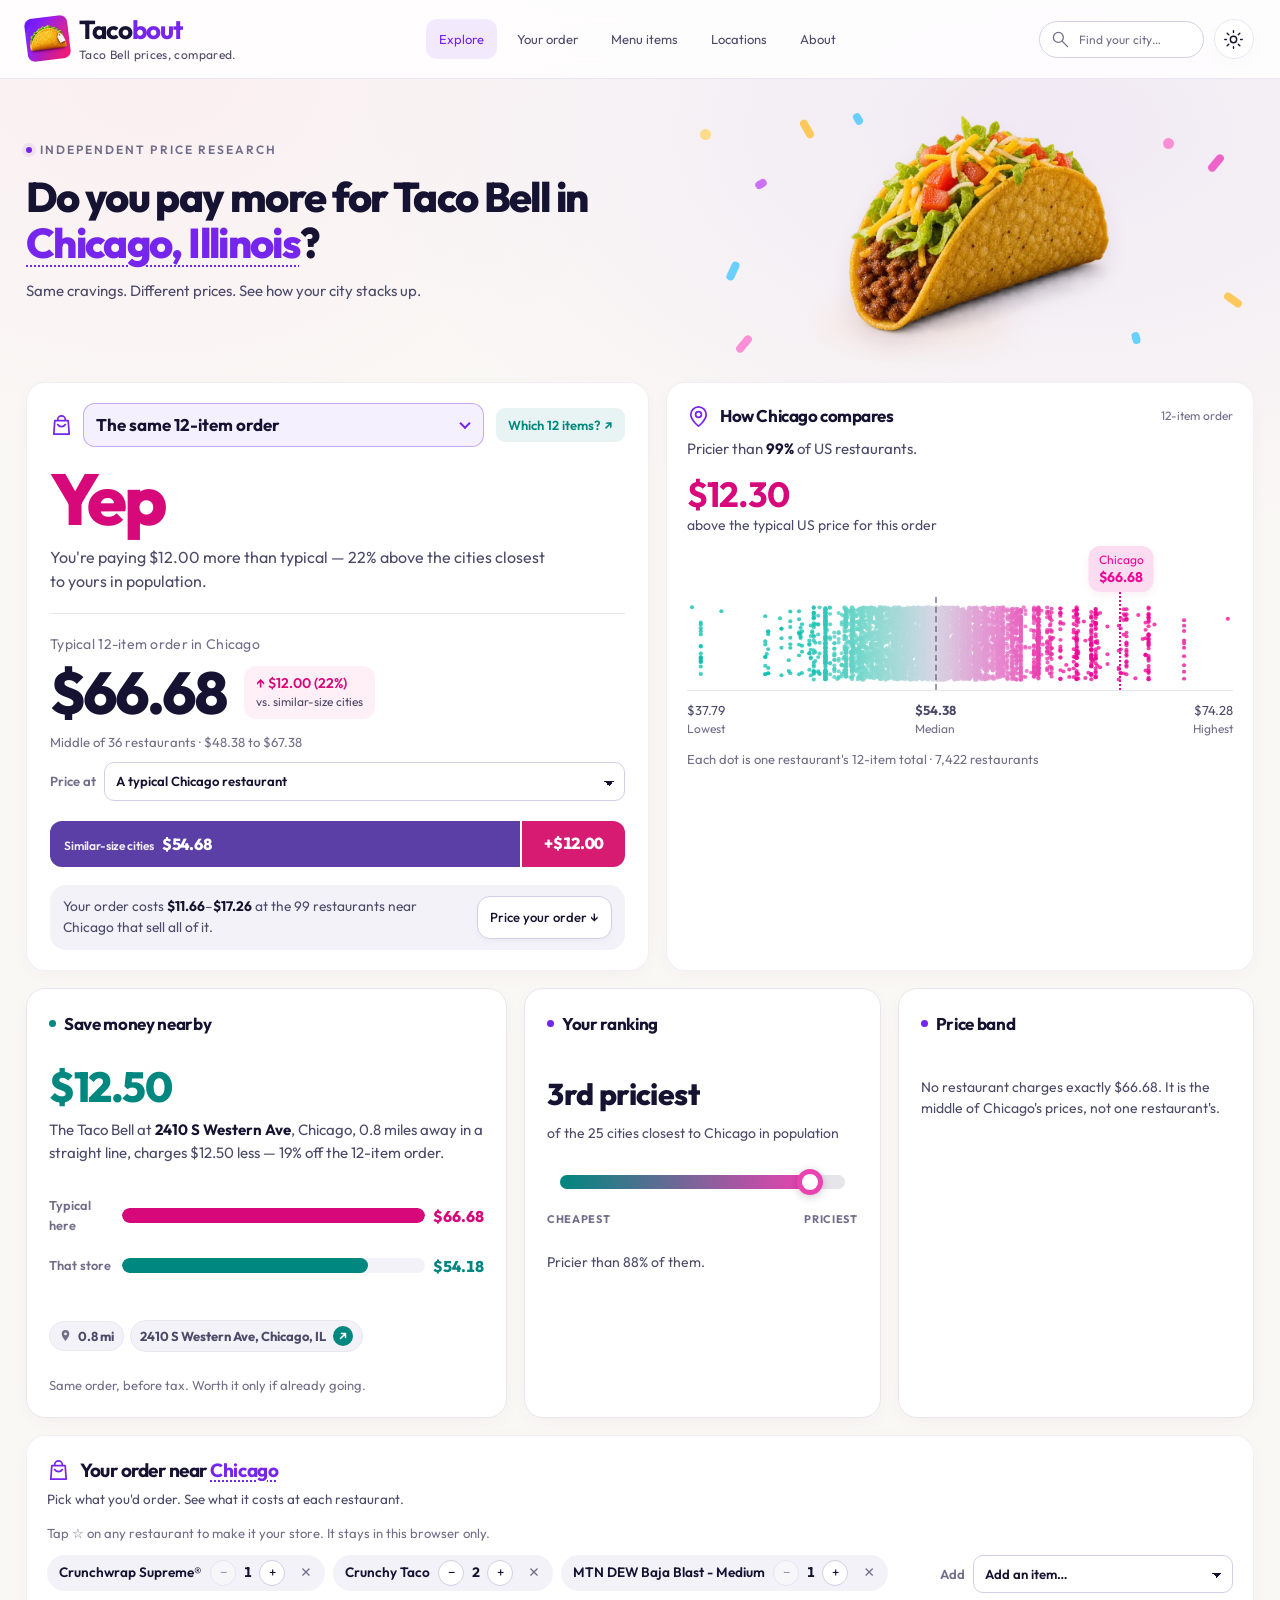
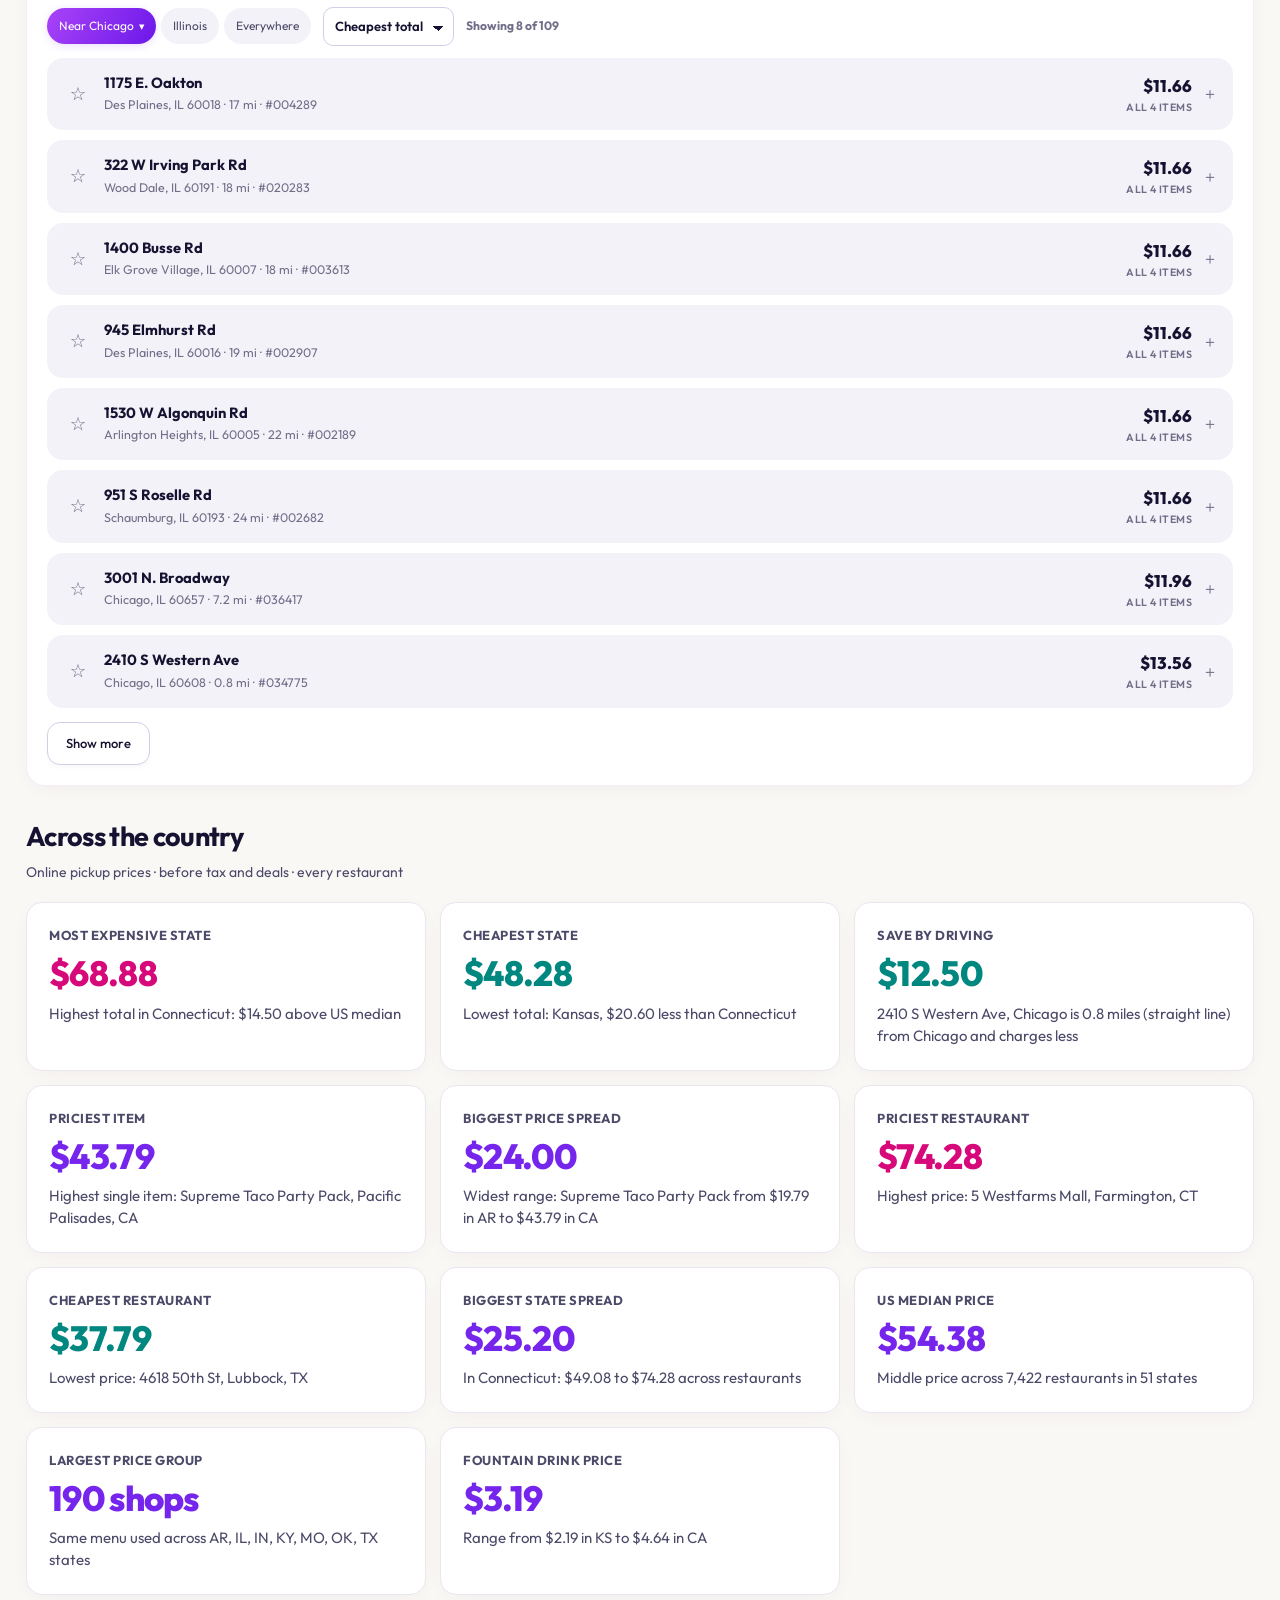
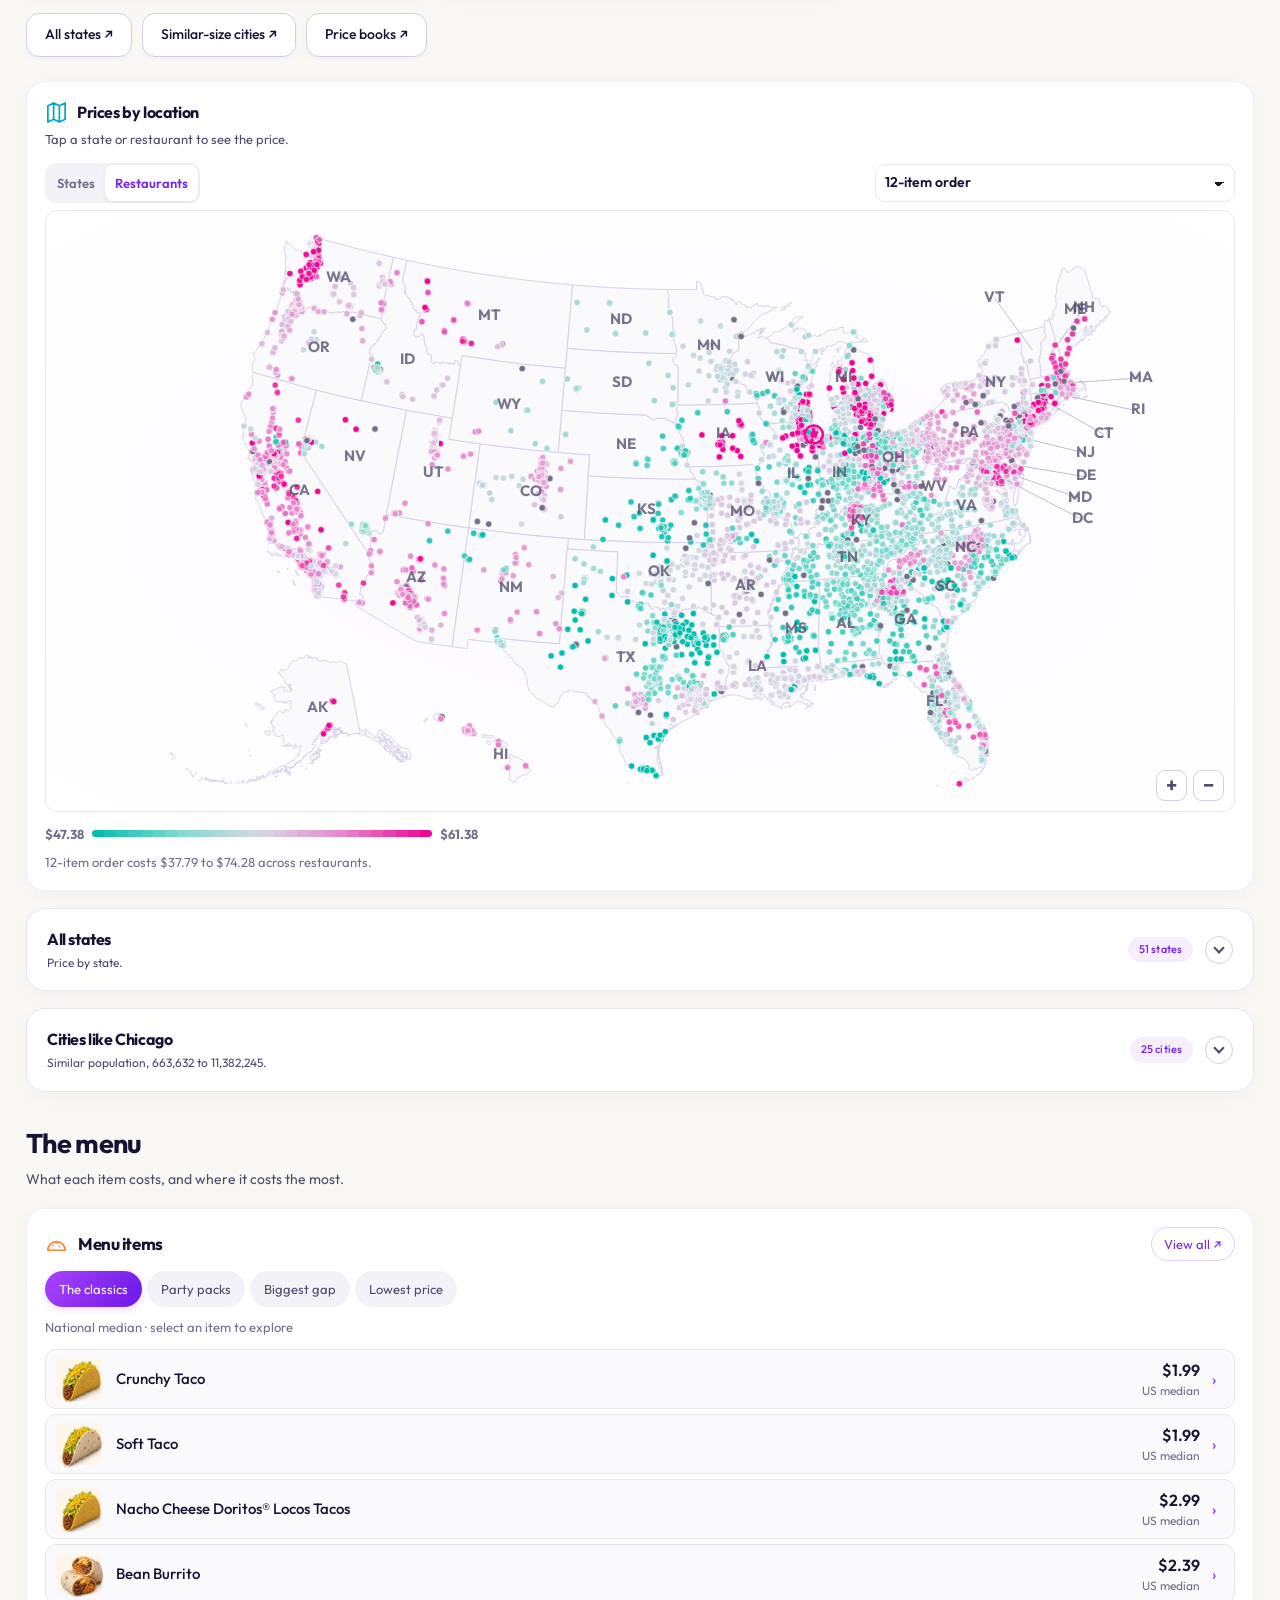
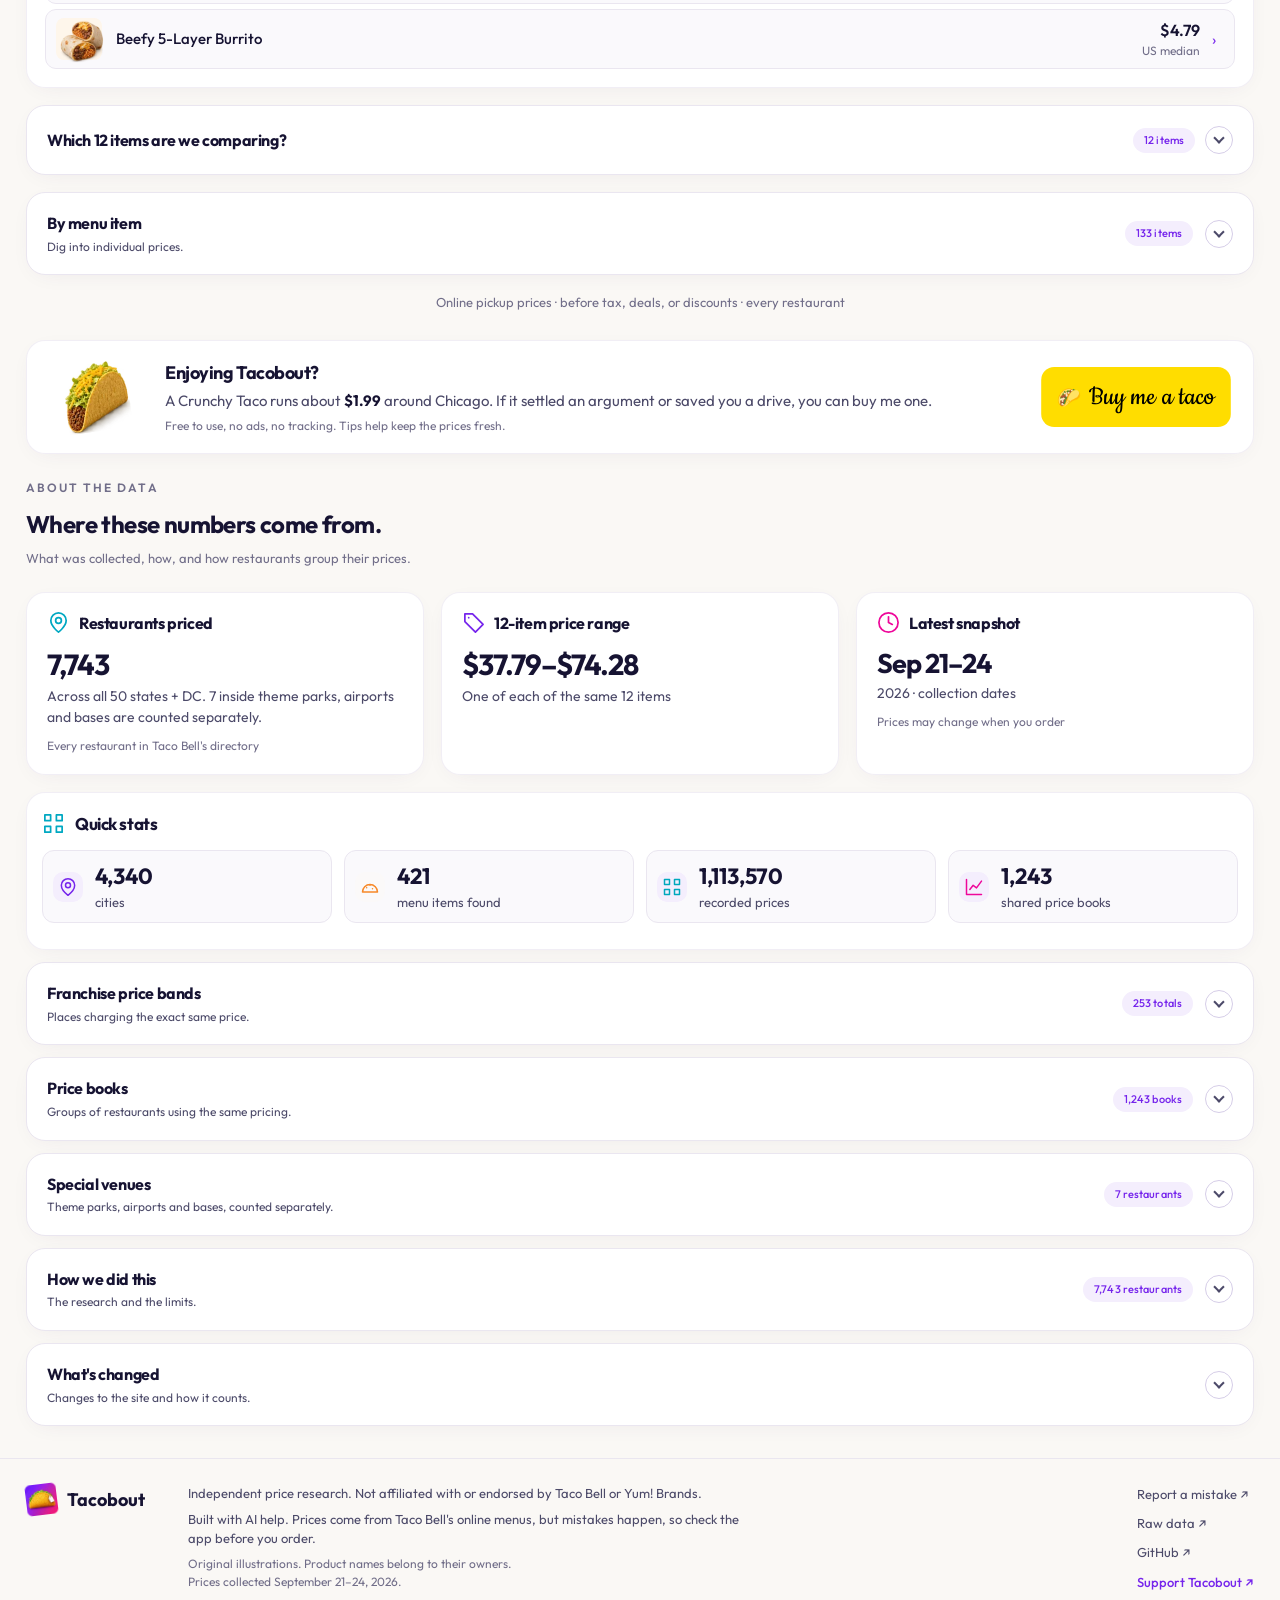
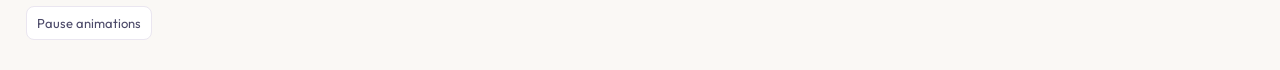
==== commit 4d39eab9: "AI-help disclaimer, data-only license wording, tidier footer - Footer: short lines for independence " ====
--- a/index.html
+++ b/index.html
@@ -14,8 +14,8 @@
 <link rel="preconnect" href="https://fonts.googleapis.com">
 <link rel="preconnect" href="https://fonts.gstatic.com" crossorigin>
 <link rel="stylesheet" href="https://fonts.googleapis.com/css2?family=Outfit:wght@400;500;600;700;800&display=swap">
-<link rel="stylesheet" href="styles.css?v=20260924e">
-<link rel="stylesheet" href="dashboard.css?v=20260924e">
+<link rel="stylesheet" href="styles.css?v=20260924h">
+<link rel="stylesheet" href="dashboard.css?v=20260924h">
 </head>
 <body>
 <svg class="svg-defs" xmlns="http://www.w3.org/2000/svg" aria-hidden="true"><symbol id="i-bag" viewBox="0 0 24 24"><path d="M5 7h14l1 14H4L5 7Zm3 0V6a4 4 0 0 1 8 0v1M8 11c2 3 6 3 8 0"/></symbol><symbol id="i-pin" viewBox="0 0 24 24"><path d="M20 10c0 6-8 12-8 12S4 16 4 10a8 8 0 1 1 16 0ZM15 10a3 3 0 1 1-6 0 3 3 0 0 1 6 0"/></symbol><symbol id="i-map" viewBox="0 0 24 24"><path d="m3 5 6-3 6 3 6-3v17l-6 3-6-3-6 3V5ZM9 2v17M15 5v17"/></symbol><symbol id="i-chart" viewBox="0 0 24 24"><path d="M3 3v18h18M7 15l4-5 4 3 6-8"/></symbol><symbol id="i-search" viewBox="0 0 24 24"><path d="M16 9a7 7 0 1 1-14 0 7 7 0 0 1 14 0Zm-2 5 8 8"/></symbol><symbol id="i-clock" viewBox="0 0 24 24"><path d="M22 12a10 10 0 1 1-20 0 10 10 0 0 1 20 0ZM12 6v6l4 2"/></symbol><symbol id="i-tag" viewBox="0 0 24 24"><path d="M3 3h8l11 11-8 8L3 11V3ZM7 7h.01"/></symbol><symbol id="i-grid" viewBox="0 0 24 24"><path d="M3 3h6v6H3ZM15 3h6v6h-6ZM3 15h6v6H3ZM15 15h6v6h-6Z"/></symbol><symbol id="i-sun" viewBox="0 0 24 24"><path d="M16 12a4 4 0 1 1-8 0 4 4 0 0 1 8 0ZM12 1v2M12 21v2M1 12h2M21 12h2M4 4l2 2M18 18l2 2M4 20l2-2M18 6l2-2"/></symbol><symbol id="i-arrow" viewBox="0 0 24 24"><path d="M4 12h16M14 6l6 6-6 6"/></symbol><symbol id="i-menu" viewBox="0 0 24 24"><path d="M3 6h18M3 12h18M3 18h18"/></symbol><symbol id="i-taco" viewBox="0 0 24 24"><path d="M3 18a9 9 0 0 1 18 0H3ZM8 13h.01M12 10h.01M15 14h.01"/></symbol></svg>
@@ -356,6 +356,7 @@
           <li><strong>Straight-line distances</strong>Miles are measured in a straight line. Driving is usually farther; the Directions links give the real route.</li>
           <li><strong>Special venues left out</strong>Restaurants inside theme parks, airports and military bases are priced but kept out of every national, state and city figure. They have their own section above.</li>
           <li><strong>Franchisees differ</strong>Franchisees set their own prices. Two locations in the same city can differ.</li>
+          <li><strong>Built with AI help</strong>AI helped write the code and the wording. The prices themselves are collected from Taco Bell's online menus, not written by AI, and every figure traces back to one. The price at your restaurant can still differ, and the site can have mistakes, so treat it as a guide and check the Taco Bell app before you order. If something looks wrong, <a href="https://github.com/domoretechnet/tacobout-data/issues" target="_blank" rel="noopener">report it</a>.</li>
           <li><strong>Not affiliated</strong>Independent research. Not affiliated with Taco Bell or Yum! Brands.</li>
         </ul>
       </details>
@@ -392,7 +393,7 @@
     </div>
   </details>
 </section>
-</main><footer class="wrap foot"><a class="brand" href="#explore"><span class="brand-mark"><img src="assets/brand/mark.webp" alt="" width="43" height="43"></span><strong>Tacobout</strong></a><p>An independent price research project. Not affiliated with or endorsed by Taco Bell or Yum! Brands.<br>Original illustrations. Product names belong to their respective owners.<br><a class="foot-tip" href="https://buymeacoffee.com/domoretech" target="_blank" rel="noopener">Support Tacobout ↗</a> · <a href="llms.txt">Raw data ↗</a></p><p id="foot-line"></p><span id="stamp" hidden></span></footer>
+</main><footer class="wrap foot"><a class="brand" href="#explore"><span class="brand-mark"><img src="assets/brand/mark.webp" alt="" width="43" height="43"></span><strong>Tacobout</strong></a><div class="foot-text"><p>Independent price research. Not affiliated with or endorsed by Taco Bell or Yum! Brands.</p><p>Built with AI help. Prices come from Taco Bell's online menus, but mistakes happen, so check the app before you order.</p><p class="foot-fine">Original illustrations. Product names belong to their owners. <span id="foot-line"></span></p></div><nav class="foot-links" aria-label="More from Tacobout"><a href="https://github.com/domoretechnet/tacobout-data/issues" target="_blank" rel="noopener">Report a mistake ↗</a><a href="llms.txt">Raw data ↗</a><a href="https://github.com/domoretechnet/tacobout" target="_blank" rel="noopener">GitHub ↗</a><a class="foot-tip" href="https://buymeacoffee.com/domoretech" target="_blank" rel="noopener">Support Tacobout ↗</a></nav><span id="stamp" hidden></span></footer>
 <!-- City picker: this is where you change the city, by location or by name -->
 <div class="scrim" id="city-scrim" hidden></div>
 <div class="citypick" id="city-pick" hidden role="dialog" aria-modal="true" aria-label="Find a city">
@@ -433,6 +434,6 @@
   <div class="panel-body" id="p-body"></div>
 </aside>
 
-<script src="app.js?v=20260924e"></script>
+<script src="app.js?v=20260924h"></script>
 </body>
 </html>
--- a/dashboard.css
+++ b/dashboard.css
@@ -479,3 +479,21 @@
 .changelog h3{font-size:.9rem;margin:6px 0 8px;color:var(--ink)}
 .changelog ul{margin:0 0 16px;padding-left:18px;display:grid;gap:6px;font-size:.86rem;color:var(--ink-2);line-height:1.5}
 .changelog strong{color:var(--ink)}
+
+/* Footer: the brand, three short lines, and the links in a column of their own,
+   so no line has to carry a disclaimer and a link at once. Last in the file so
+   it wins over the older footer rules above, media queries included. */
+.foot{display:grid;grid-template-columns:auto minmax(0,1fr) auto;align-items:start;gap:14px 36px}
+.foot .foot-text{display:grid;gap:6px}
+.foot .foot-text p{font-size:13px;line-height:1.5;color:var(--ink-2);margin:0;max-width:62ch}
+.foot .foot-text .foot-fine{font-size:12px;color:var(--ink-3)}
+.foot #foot-line{margin:0;text-align:inherit;white-space:nowrap}
+.foot-links{display:flex;flex-direction:column;gap:9px;font-size:13px}
+.foot-links a{color:var(--ink-2);text-decoration:none}
+.foot-links a:hover{color:var(--ink);text-decoration:underline}
+.foot-links .foot-tip{color:var(--brand);font-weight:500}
+@media(max-width:680px){
+  .foot{grid-template-columns:1fr;gap:14px}
+  .foot-links{flex-direction:row;flex-wrap:wrap;gap:10px 20px}
+  .foot-links a{padding-block:4px}
+}
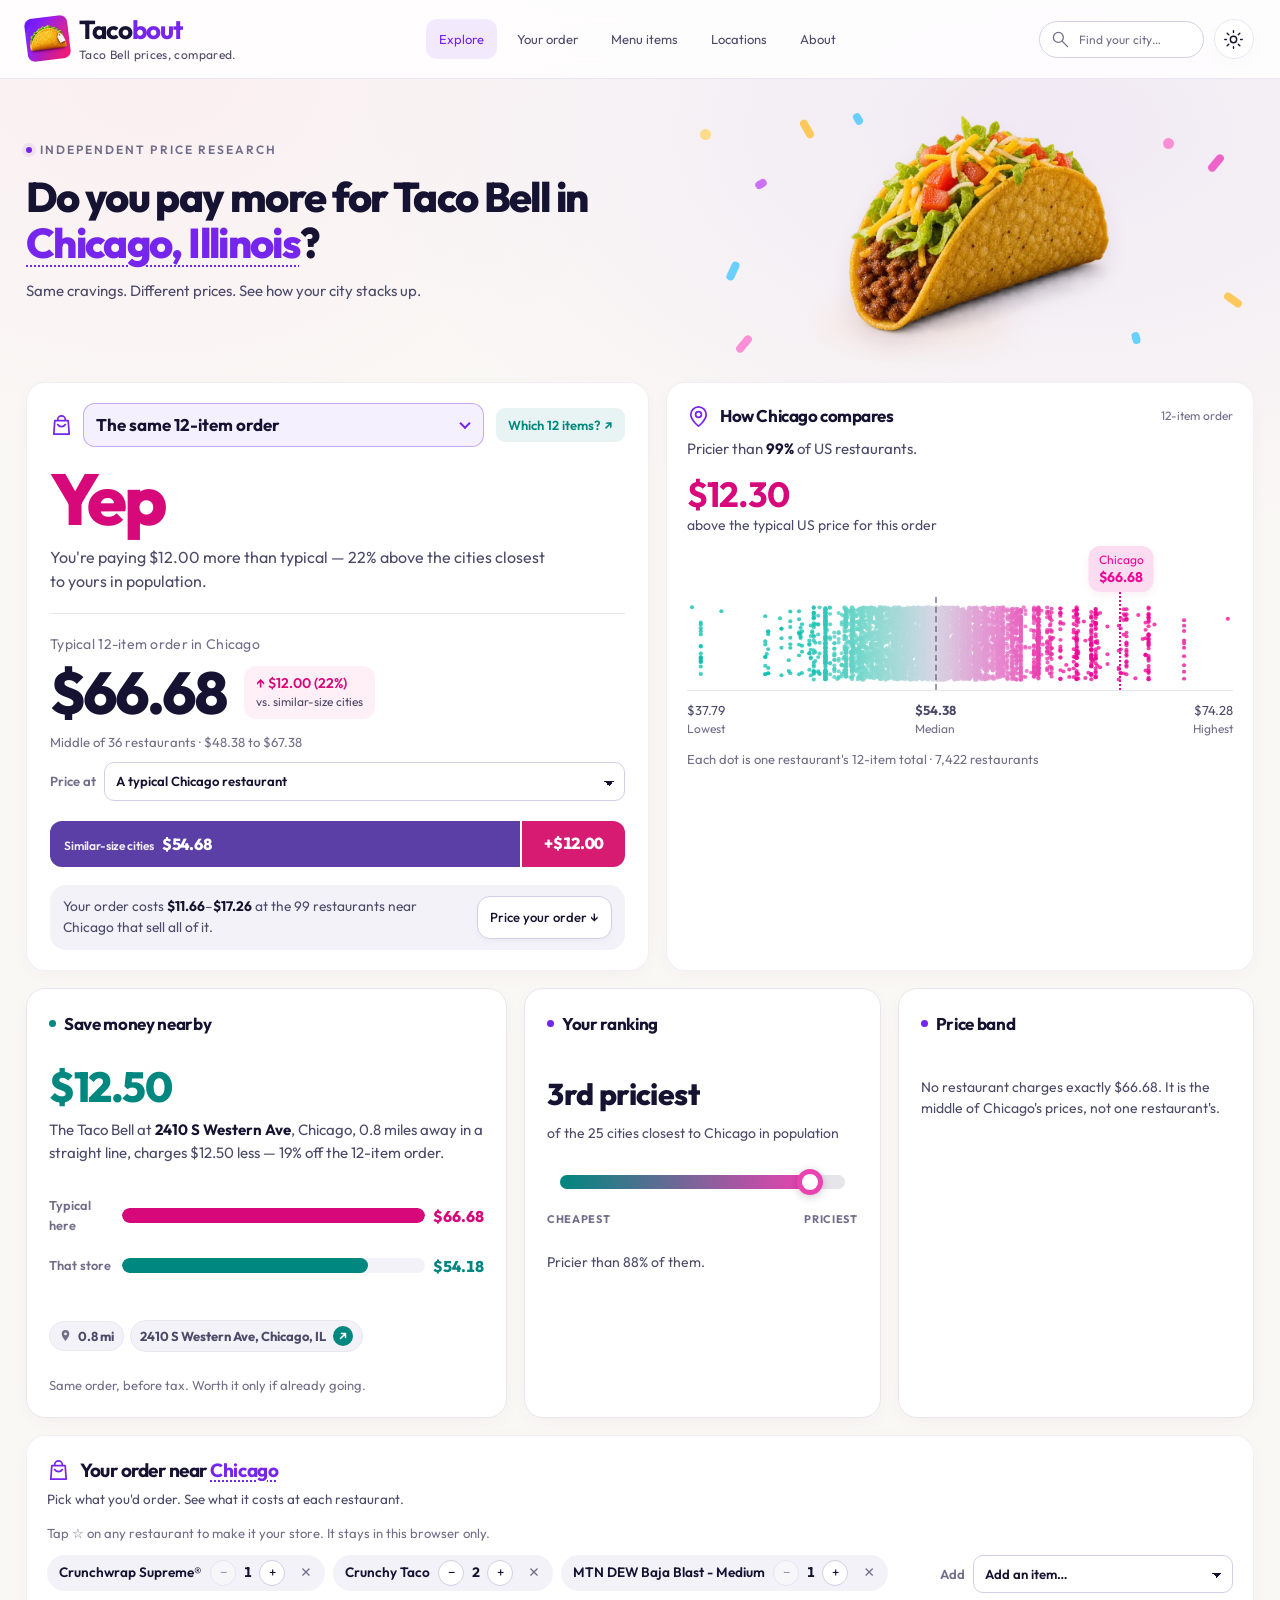
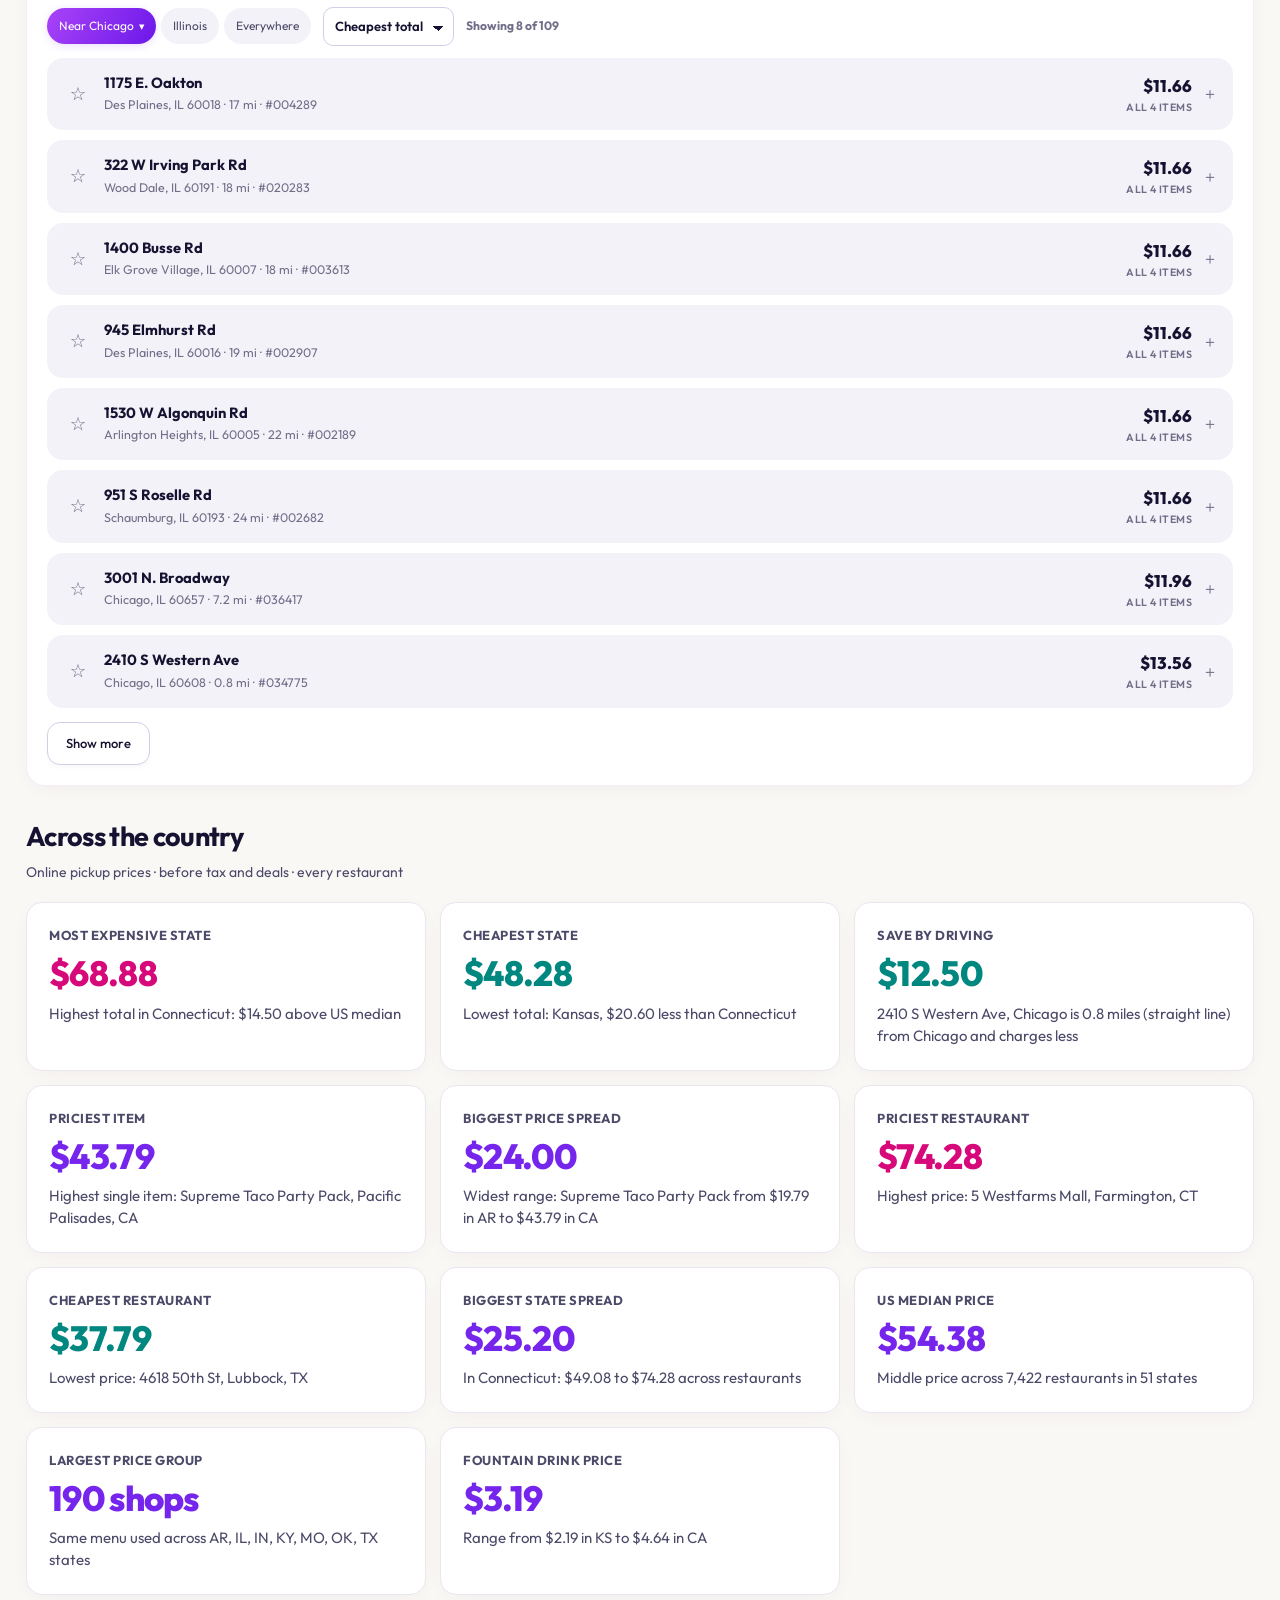
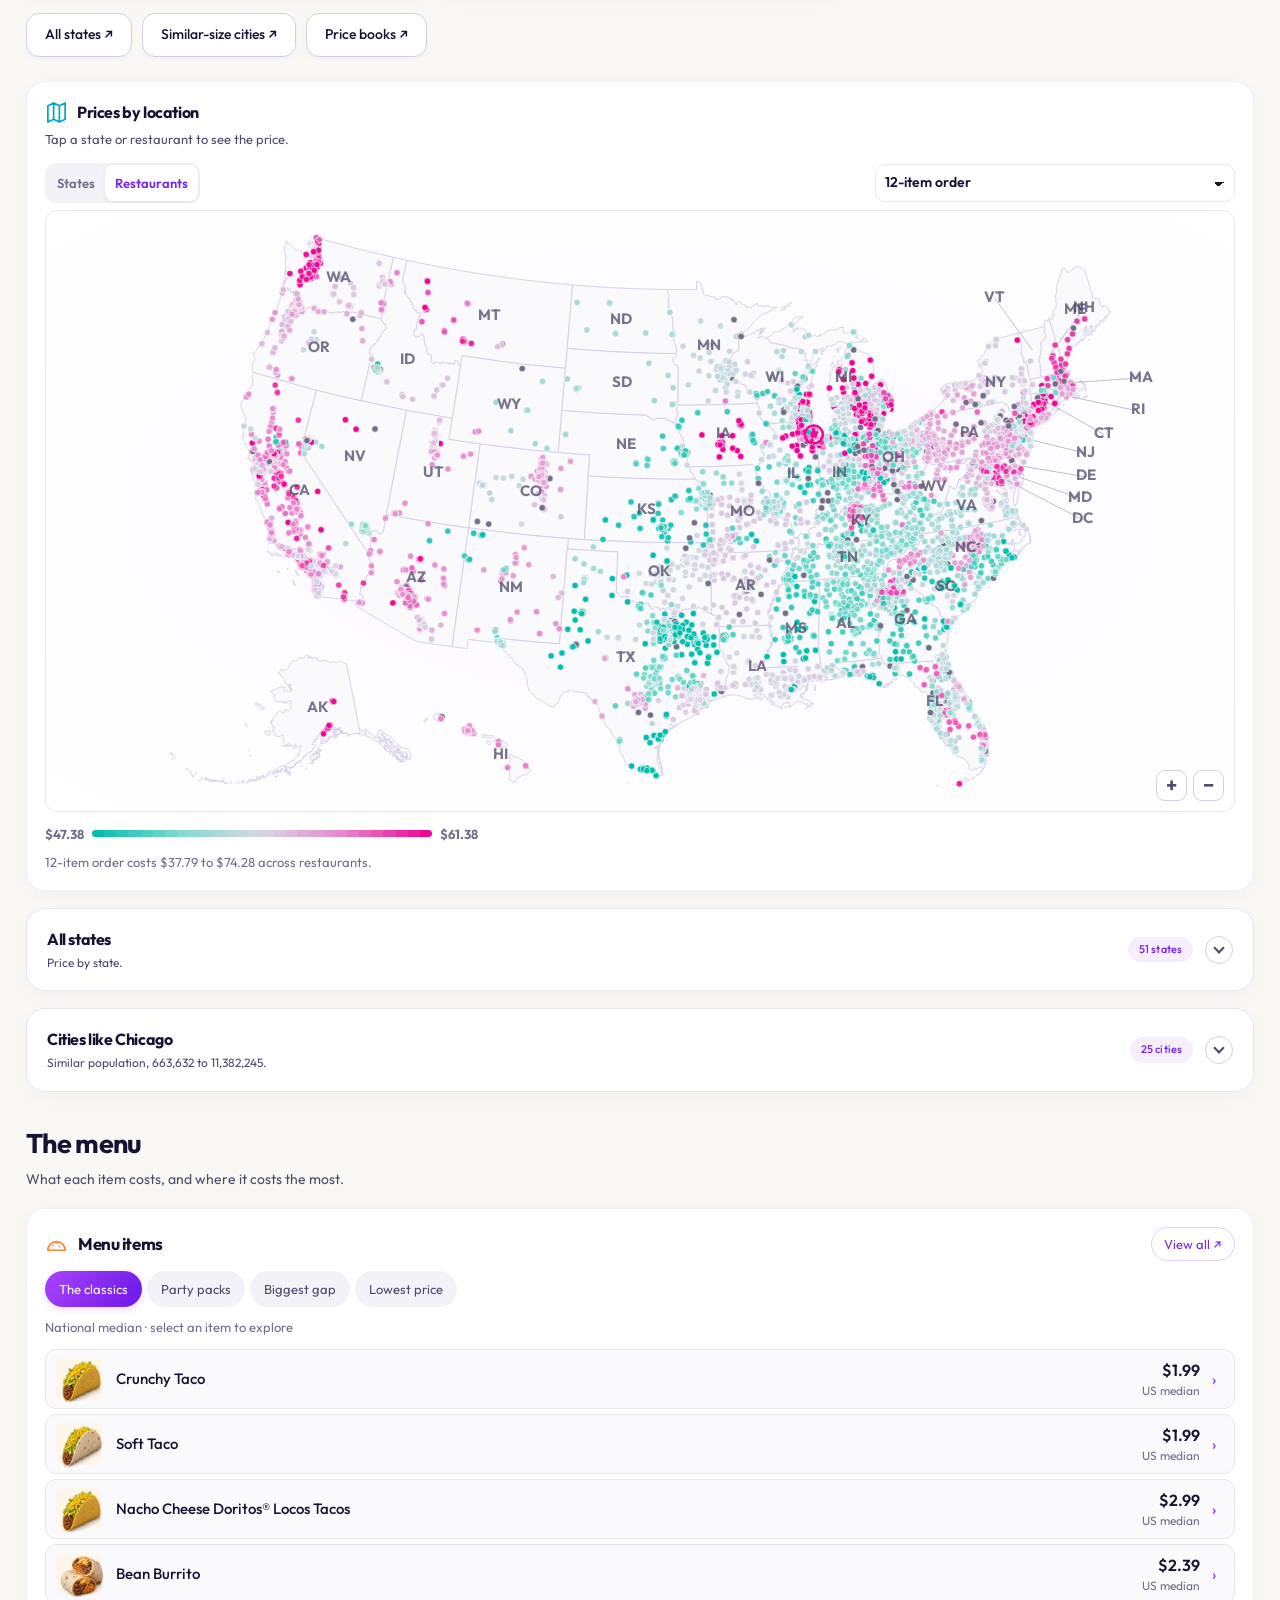
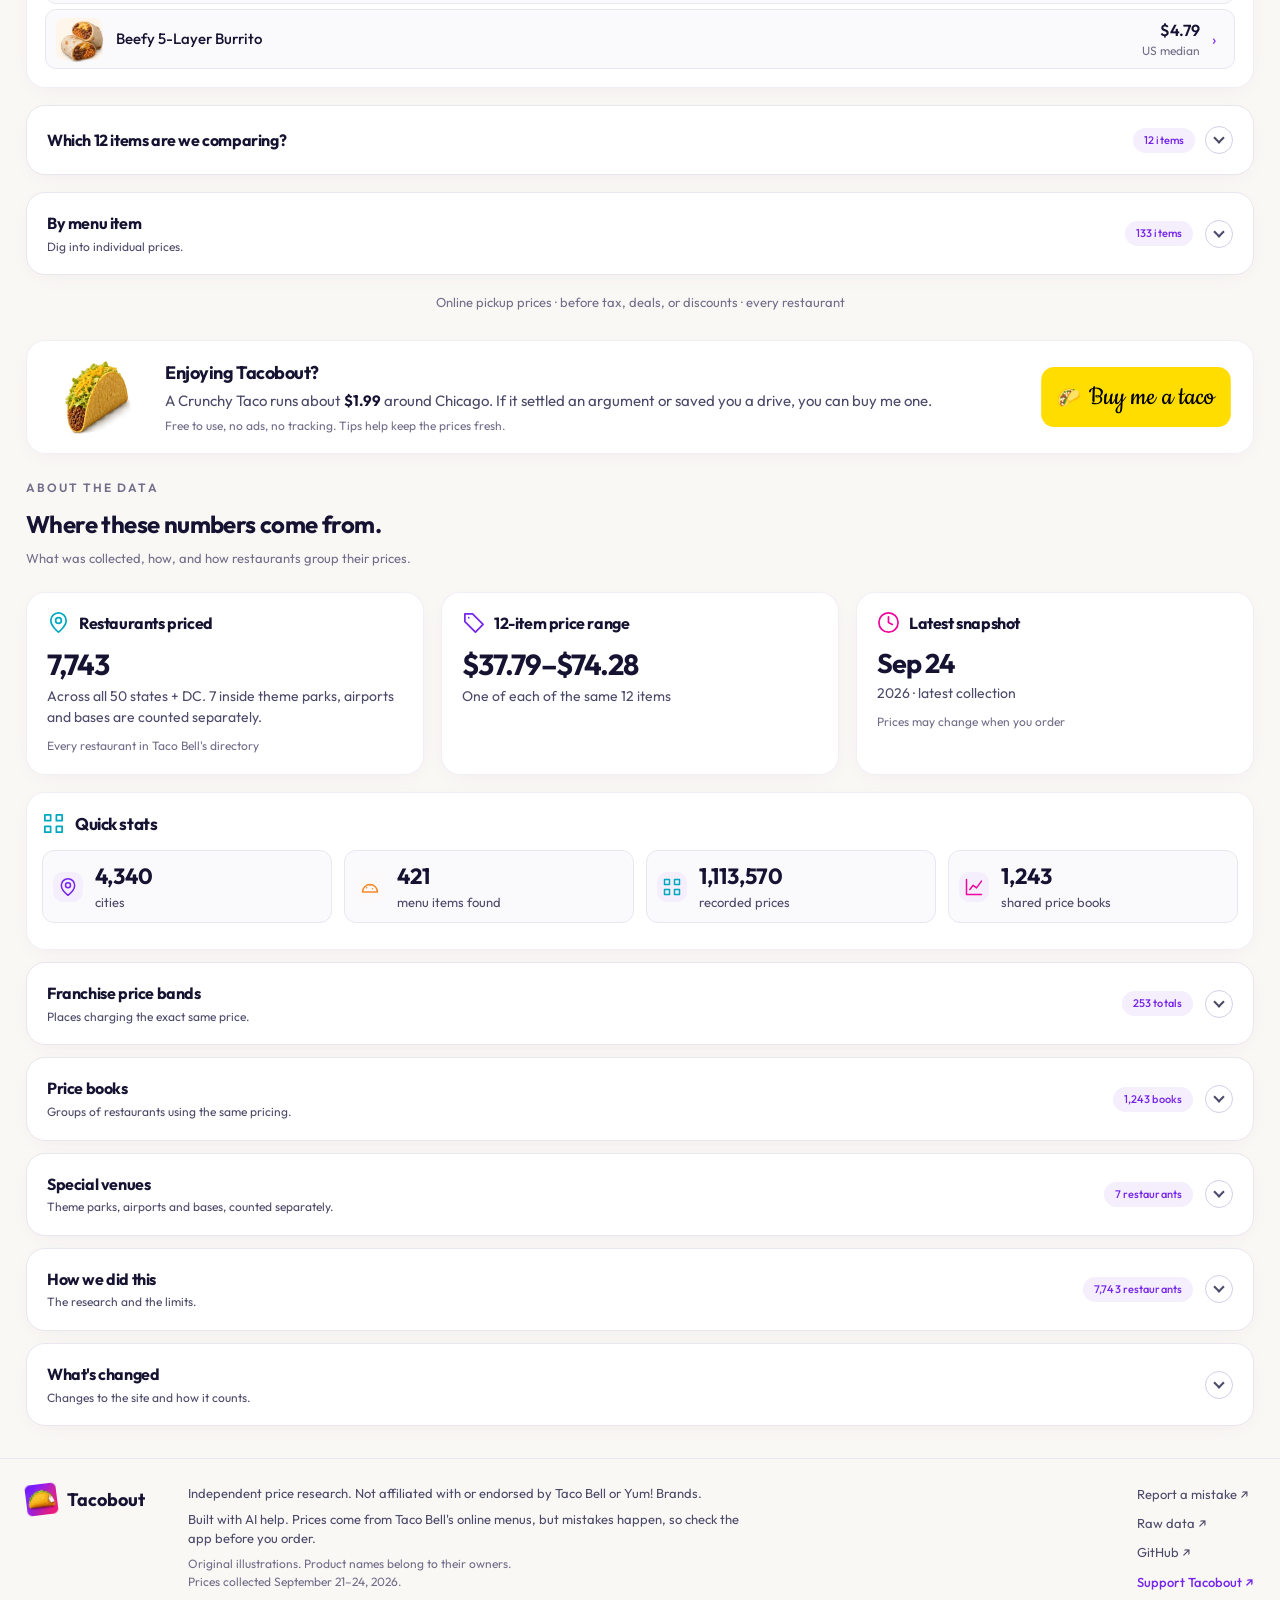
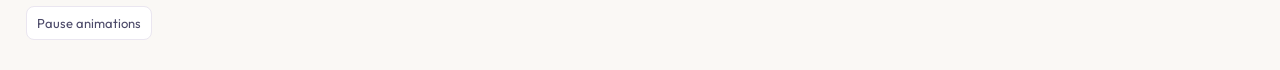
==== commit ff2faf76: "Full-screen street map with swipe to close; search accepts 'Jackson MI' - Full screen button on the " ====
--- a/index.html
+++ b/index.html
@@ -14,8 +14,8 @@
 <link rel="preconnect" href="https://fonts.googleapis.com">
 <link rel="preconnect" href="https://fonts.gstatic.com" crossorigin>
 <link rel="stylesheet" href="https://fonts.googleapis.com/css2?family=Outfit:wght@400;500;600;700;800&display=swap">
-<link rel="stylesheet" href="styles.css?v=20260924h">
-<link rel="stylesheet" href="dashboard.css?v=20260924h">
+<link rel="stylesheet" href="styles.css?v=20260925e">
+<link rel="stylesheet" href="dashboard.css?v=20260925e">
 </head>
 <body>
 <svg class="svg-defs" xmlns="http://www.w3.org/2000/svg" aria-hidden="true"><symbol id="i-bag" viewBox="0 0 24 24"><path d="M5 7h14l1 14H4L5 7Zm3 0V6a4 4 0 0 1 8 0v1M8 11c2 3 6 3 8 0"/></symbol><symbol id="i-pin" viewBox="0 0 24 24"><path d="M20 10c0 6-8 12-8 12S4 16 4 10a8 8 0 1 1 16 0ZM15 10a3 3 0 1 1-6 0 3 3 0 0 1 6 0"/></symbol><symbol id="i-map" viewBox="0 0 24 24"><path d="m3 5 6-3 6 3 6-3v17l-6 3-6-3-6 3V5ZM9 2v17M15 5v17"/></symbol><symbol id="i-chart" viewBox="0 0 24 24"><path d="M3 3v18h18M7 15l4-5 4 3 6-8"/></symbol><symbol id="i-search" viewBox="0 0 24 24"><path d="M16 9a7 7 0 1 1-14 0 7 7 0 0 1 14 0Zm-2 5 8 8"/></symbol><symbol id="i-clock" viewBox="0 0 24 24"><path d="M22 12a10 10 0 1 1-20 0 10 10 0 0 1 20 0ZM12 6v6l4 2"/></symbol><symbol id="i-tag" viewBox="0 0 24 24"><path d="M3 3h8l11 11-8 8L3 11V3ZM7 7h.01"/></symbol><symbol id="i-grid" viewBox="0 0 24 24"><path d="M3 3h6v6H3ZM15 3h6v6h-6ZM3 15h6v6H3ZM15 15h6v6h-6Z"/></symbol><symbol id="i-sun" viewBox="0 0 24 24"><path d="M16 12a4 4 0 1 1-8 0 4 4 0 0 1 8 0ZM12 1v2M12 21v2M1 12h2M21 12h2M4 4l2 2M18 18l2 2M4 20l2-2M18 6l2-2"/></symbol><symbol id="i-arrow" viewBox="0 0 24 24"><path d="M4 12h16M14 6l6 6-6 6"/></symbol><symbol id="i-menu" viewBox="0 0 24 24"><path d="M3 6h18M3 12h18M3 18h18"/></symbol><symbol id="i-taco" viewBox="0 0 24 24"><path d="M3 18a9 9 0 0 1 18 0H3ZM8 13h.01M12 10h.01M15 14h.01"/></symbol></svg>
@@ -136,6 +136,7 @@
         <button type="button" id="map-in" aria-label="Zoom in">+</button>
         <button type="button" id="map-out" aria-label="Zoom out">−</button>
         <button type="button" id="map-reset" class="map-reset">Reset view</button>
+        <button type="button" id="map-full" class="map-full" aria-pressed="false">Full screen</button>
       </div>
       <p class="no-data" id="map-empty" hidden>No data</p>
     </div>
@@ -371,6 +372,10 @@
       <span class="fold-cue" aria-hidden="true"></span>
     </summary>
     <div class="fold-body changelog">
+      <h3>September 25, 2026</h3>
+      <ul>
+        <li><strong>Full-screen map.</strong> The street map can fill the screen. Tap Close or swipe to leave.</li>
+      </ul>
       <h3>September 24, 2026</h3>
       <ul>
         <li><strong>Street map.</strong> The map now shows roads and town names under the prices.</li>
@@ -434,6 +439,6 @@
   <div class="panel-body" id="p-body"></div>
 </aside>
 
-<script src="app.js?v=20260924h"></script>
+<script src="app.js?v=20260925e"></script>
 </body>
 </html>
--- a/styles.css
+++ b/styles.css
@@ -370,6 +370,32 @@
 #street-map{position:absolute; inset:0; visibility:hidden; border-radius:11px; overflow:hidden}
 .map-holder.street #map{visibility:hidden}
 .map-holder.street #street-map{visibility:visible}
+/* Full screen map. It sits over the sticky top bar (40) but under the scrim
+   and state panel (50/51), so tapping a state still opens its panel on top. */
+.map-full{display:none}
+.map-holder.street .map-full{display:inline-block; width:auto; height:30px; padding:0 10px; font-size:.76rem}
+.map-full-open, .map-full-open body{overflow:hidden}
+.location-card.full{
+  position:fixed; inset:0; z-index:45; margin:0; border-radius:0; border:0;
+  height:100dvh; display:flex; flex-direction:column;
+  padding:calc(10px + env(safe-area-inset-top)) calc(12px + env(safe-area-inset-right))
+          calc(10px + env(safe-area-inset-bottom)) calc(12px + env(safe-area-inset-left));
+  background:var(--surface);
+}
+/* the whole card is the swipe-to-close surface; the map sets its own gestures */
+.location-card.full{touch-action:none; transition:transform .2s ease, opacity .2s ease}
+@media (pointer:coarse){
+  .location-card.full::before{
+    content:''; flex:none; align-self:center; width:38px; height:4px; margin:-4px 0 6px;
+    border-radius:99px; background:var(--line-2);
+  }
+}
+.location-card.full .sec-sub{display:none}
+.location-card.full .map-card{flex:1; min-height:0}
+.location-card.full .map-holder{flex:1; min-height:0; margin-inline:0; align-items:stretch}
+.location-card.full .map-frame{flex:1; min-height:0}
+.location-card.full #map{display:none}
+.location-card.full .legend{padding-top:8px}
 /* touch-action:none is a FURTHER restriction than the page's pan-y/pinch-zoom
    rule, not a re-enabling of a direction an ancestor disallowed, so the page
    itself still cannot be dragged sideways. --z is the live zoom: every length
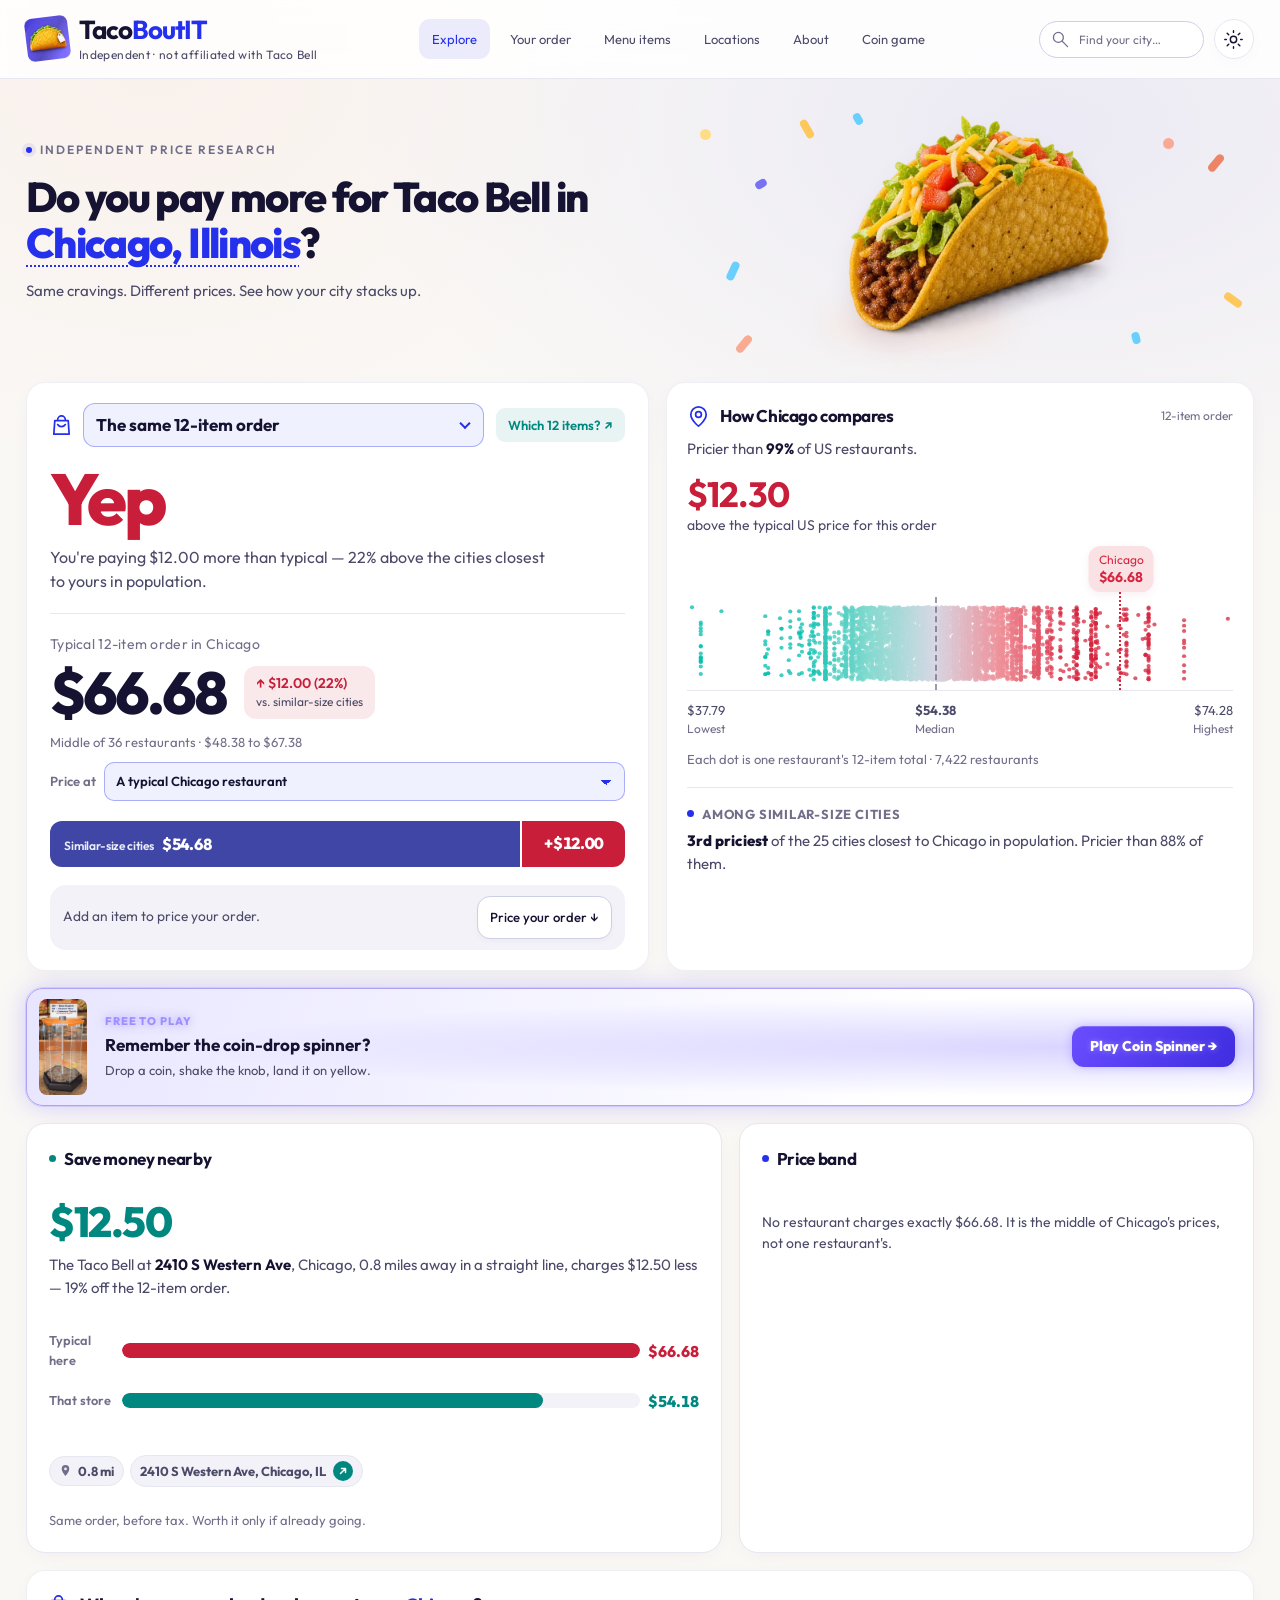
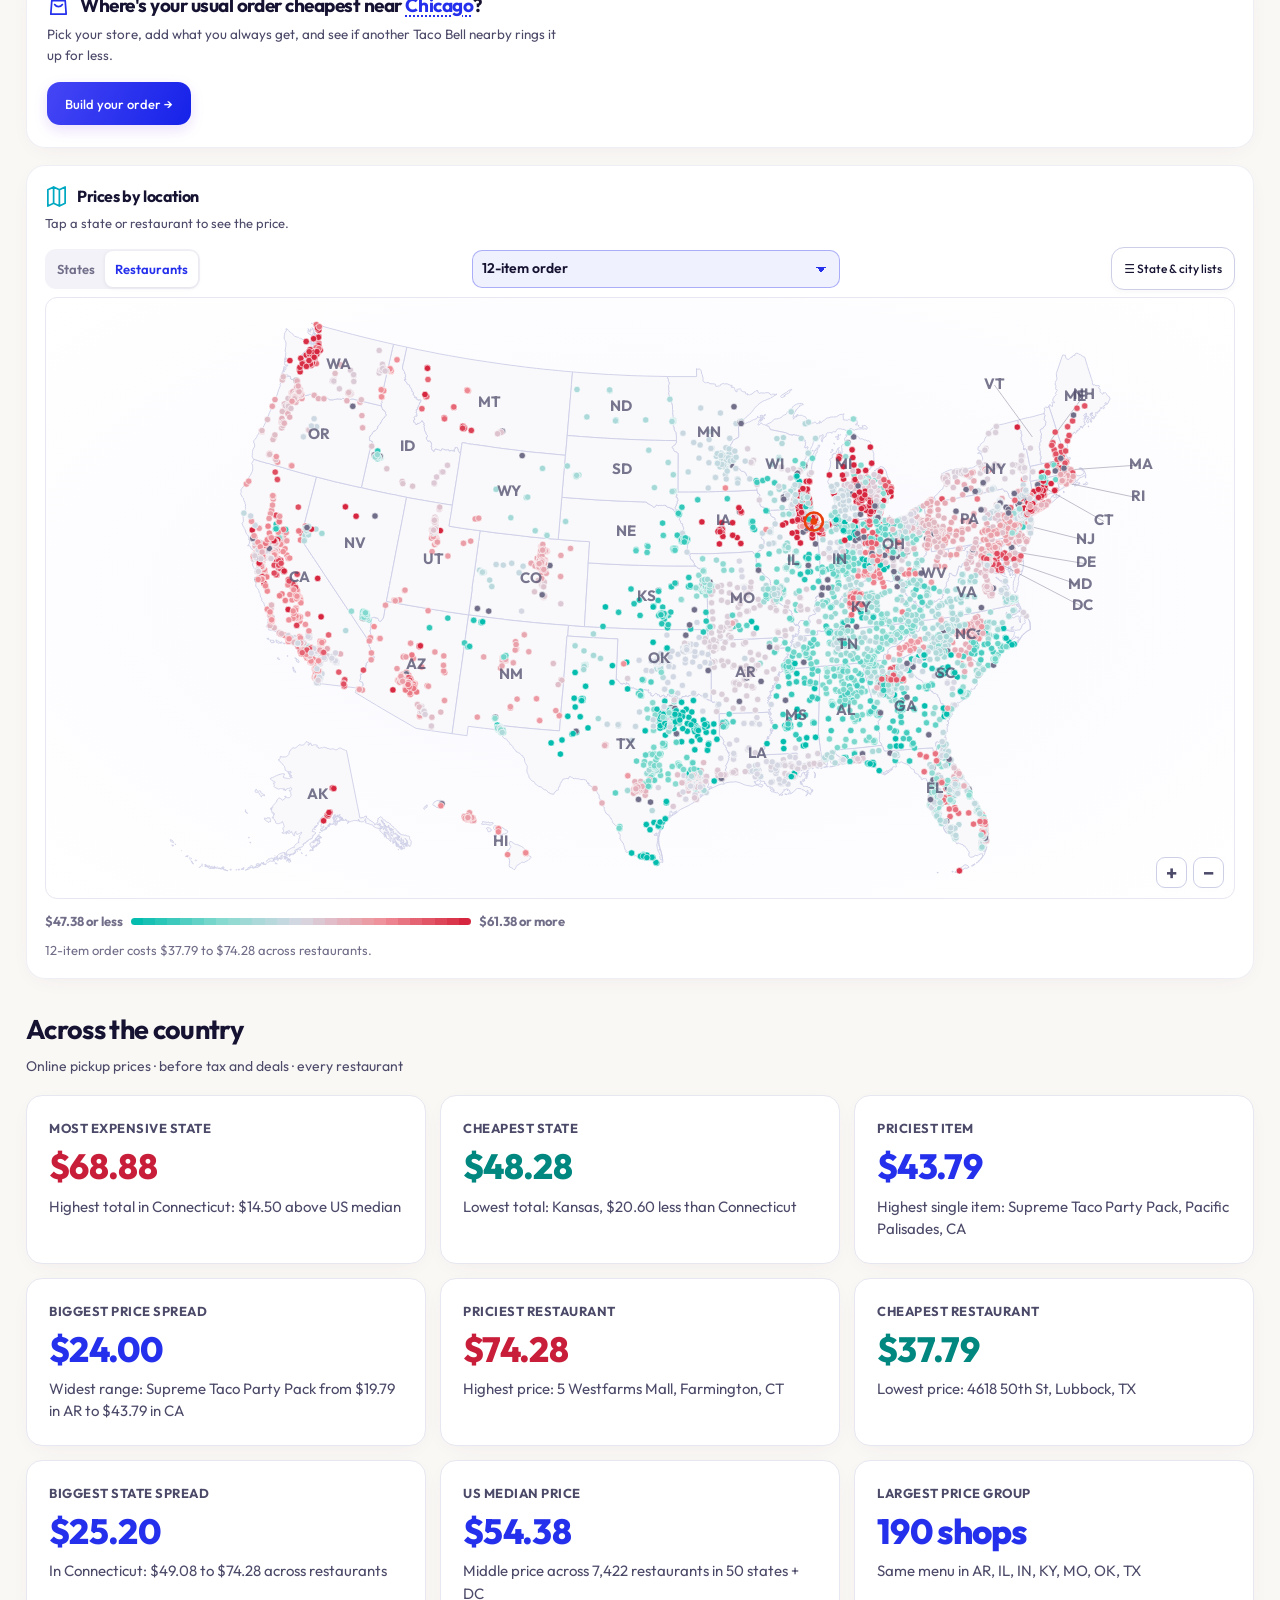
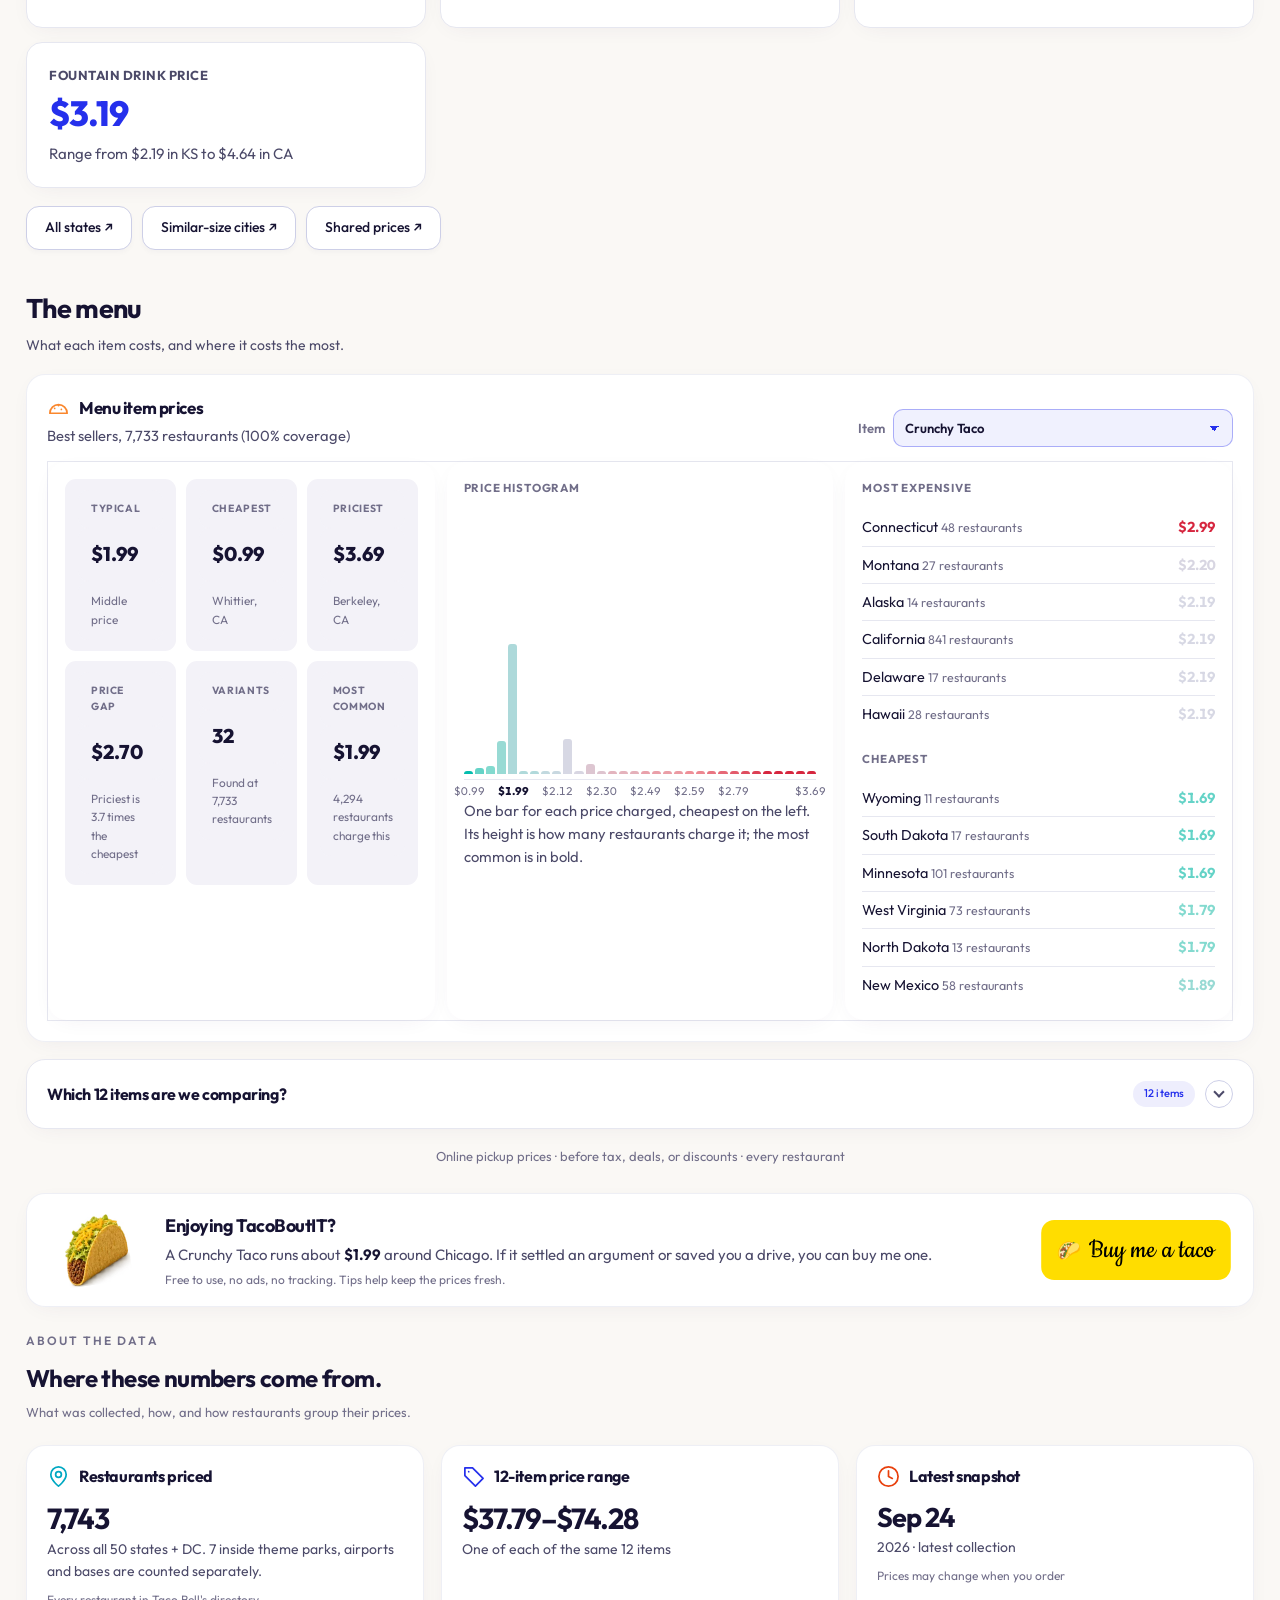
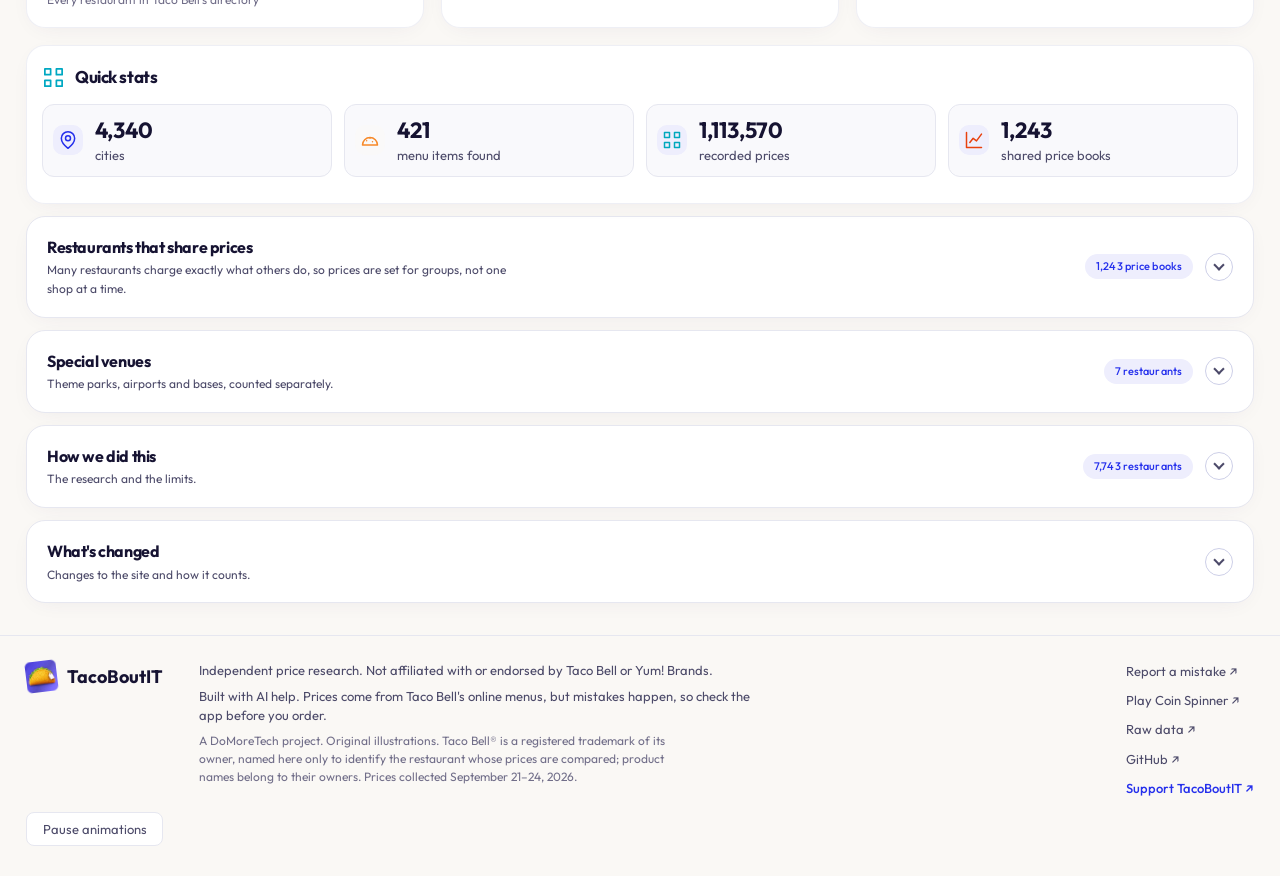
==== commit 60aad9a3: "Coin Spinner game, TacoBoutIT rename, map price tags, two-step order, new palette Coin Spinner: a re" ====
--- a/index.html
+++ b/index.html
@@ -3,28 +3,28 @@
 <head>
 <meta charset="utf-8">
 <meta name="viewport" content="width=device-width, initial-scale=1, viewport-fit=cover">
-<title>Tacobout — Taco Bell prices, compared.</title>
+<title>TacoBoutIT — Taco Bell prices, compared.</title>
 <meta name="description" content="Compare Taco Bell pickup prices at every US restaurant. Find out if you're paying more where you live.">
 <meta name="color-scheme" content="light dark">
-<meta property="og:title" content="Tacobout — Taco Bell prices, compared.">
+<meta property="og:title" content="TacoBoutIT — Taco Bell prices, compared.">
 <meta property="og:description" content="Compare Taco Bell pickup prices at every US restaurant. Find out if you're paying more where you live.">
 <meta property="og:type" content="website">
-<link rel="icon" type="image/png" sizes="32x32" href="assets/brand/icon-32.png">
-<link rel="icon" type="image/png" sizes="16x16" href="assets/brand/icon-16.png">
+<link rel="icon" type="image/png" sizes="32x32" href="assets/brand/icon-32.png?v=2">
+<link rel="icon" type="image/png" sizes="16x16" href="assets/brand/icon-16.png?v=2">
 <link rel="preconnect" href="https://fonts.googleapis.com">
 <link rel="preconnect" href="https://fonts.gstatic.com" crossorigin>
 <link rel="stylesheet" href="https://fonts.googleapis.com/css2?family=Outfit:wght@400;500;600;700;800&display=swap">
-<link rel="stylesheet" href="styles.css?v=20260925e">
-<link rel="stylesheet" href="dashboard.css?v=20260925e">
+<link rel="stylesheet" href="styles.css?v=20260926a">
+<link rel="stylesheet" href="dashboard.css?v=20260926i">
 </head>
 <body>
 <svg class="svg-defs" xmlns="http://www.w3.org/2000/svg" aria-hidden="true"><symbol id="i-bag" viewBox="0 0 24 24"><path d="M5 7h14l1 14H4L5 7Zm3 0V6a4 4 0 0 1 8 0v1M8 11c2 3 6 3 8 0"/></symbol><symbol id="i-pin" viewBox="0 0 24 24"><path d="M20 10c0 6-8 12-8 12S4 16 4 10a8 8 0 1 1 16 0ZM15 10a3 3 0 1 1-6 0 3 3 0 0 1 6 0"/></symbol><symbol id="i-map" viewBox="0 0 24 24"><path d="m3 5 6-3 6 3 6-3v17l-6 3-6-3-6 3V5ZM9 2v17M15 5v17"/></symbol><symbol id="i-chart" viewBox="0 0 24 24"><path d="M3 3v18h18M7 15l4-5 4 3 6-8"/></symbol><symbol id="i-search" viewBox="0 0 24 24"><path d="M16 9a7 7 0 1 1-14 0 7 7 0 0 1 14 0Zm-2 5 8 8"/></symbol><symbol id="i-clock" viewBox="0 0 24 24"><path d="M22 12a10 10 0 1 1-20 0 10 10 0 0 1 20 0ZM12 6v6l4 2"/></symbol><symbol id="i-tag" viewBox="0 0 24 24"><path d="M3 3h8l11 11-8 8L3 11V3ZM7 7h.01"/></symbol><symbol id="i-grid" viewBox="0 0 24 24"><path d="M3 3h6v6H3ZM15 3h6v6h-6ZM3 15h6v6H3ZM15 15h6v6h-6Z"/></symbol><symbol id="i-sun" viewBox="0 0 24 24"><path d="M16 12a4 4 0 1 1-8 0 4 4 0 0 1 8 0ZM12 1v2M12 21v2M1 12h2M21 12h2M4 4l2 2M18 18l2 2M4 20l2-2M18 6l2-2"/></symbol><symbol id="i-arrow" viewBox="0 0 24 24"><path d="M4 12h16M14 6l6 6-6 6"/></symbol><symbol id="i-menu" viewBox="0 0 24 24"><path d="M3 6h18M3 12h18M3 18h18"/></symbol><symbol id="i-taco" viewBox="0 0 24 24"><path d="M3 18a9 9 0 0 1 18 0H3ZM8 13h.01M12 10h.01M15 14h.01"/></symbol></svg>
 <a class="skip" href="#explore">Skip to content</a>
 <header class="topbar"><div class="wrap topbar-in">
-<a class="brand" href="#explore" aria-label="Tacobout home"><span class="brand-mark"><img src="assets/brand/mark.webp" alt="" width="43" height="43"></span><span class="brand-text"><strong>Taco<span>bout</span></strong><small>Taco Bell prices, compared.</small></span></a>
-<nav class="main-nav" id="main-nav" aria-label="Main navigation"><a class="active" href="#explore">Explore</a><a href="#order-card">Your order</a><a href="#menu-card">Menu items</a><a href="#map-section">Locations</a><a href="#research" data-reveal="method-fold">About</a></nav>
+<a class="brand" href="#explore" aria-label="TacoBoutIT home"><span class="brand-mark"><img src="assets/brand/mark.webp?v=2" alt="" width="43" height="43"></span><span class="brand-text"><strong>Taco<span>BoutIT</span></strong><small>Independent · not affiliated with Taco Bell</small></span></a>
+<nav class="main-nav" id="main-nav" aria-label="Main navigation"><a class="active" href="#explore">Explore</a><a href="#order-card">Your order</a><a href="#spotlight-section">Menu items</a><a href="#map-section">Locations</a><a href="#research" data-reveal="method-fold">About</a><a href="coin-spinner.html" class="nav-game">Coin game</a></nav>
 <div class="topbar-right"><button class="search-city" id="search-city" aria-label="Search cities"><svg class="ico " aria-hidden="true"><use href="#i-search"/></svg><span>Find your city…</span></button><button class="icon-btn" id="theme-toggle" aria-label="Toggle theme"><svg class="ico " aria-hidden="true"><use href="#i-sun"/></svg></button><button class="icon-btn mobile-menu" id="nav-toggle" aria-label="Toggle navigation" aria-expanded="false" aria-controls="main-nav"><svg class="ico " aria-hidden="true"><use href="#i-menu"/></svg></button></div>
-</div><nav class="mobile-jumps" aria-label="Page sections"><a href="#your-city">Your city</a><a href="#order-card">Order</a><a href="#price-highlights">Stats</a><a href="#map-section">Map</a><a href="#menu-card">Menu</a></nav></header>
+</div><nav class="mobile-jumps" aria-label="Page sections"><a href="#your-city">Your city</a><a href="#order-card">Order</a><a href="#price-highlights">Stats</a><a href="#map-section">Map</a><a href="#spotlight-section">Menu</a></nav></header>
 <main id="explore">
 <section class="wrap hero">
 <div class="hero-copy"><p class="eyebrow"><span></span> INDEPENDENT PRICE RESEARCH</p><h1>Do you pay more for Taco Bell in <span class="hl-hold"><button class="hl-pick" id="hero-place" type="button" aria-haspopup="dialog" title="Choose a city">Chicago, Illinois</button><span class="qm">?</span></span></h1><p class="hero-sub">Same cravings. Different prices. See how your city stacks up.</p></div>
@@ -75,15 +75,32 @@
   </div>
 
 
-<section class="dash-card compare-card" aria-labelledby="compare-title"><div class="card-head"><h2 id="compare-title"><svg class="ico " aria-hidden="true"><use href="#i-pin"/></svg>How your city compares</h2><span class="tiny-label" id="compare-tag">12-item order</span></div><div id="national-comparison" aria-live="polite"><p class="loading-copy">Finding your place in the prices…</p></div></section></div>
-<div class="local-insights" aria-label="Your city at a glance"><div class="sub sub-drive" id="sub-drive" hidden></div><div class="sub" id="sub-rank" hidden></div><div class="sub" id="sub-band" hidden></div></div>
+<section class="dash-card compare-card" aria-labelledby="compare-title"><div class="card-head"><h2 id="compare-title"><svg class="ico " aria-hidden="true"><use href="#i-pin"/></svg>How your city compares</h2><span class="tiny-label" id="compare-tag">12-item order</span></div><div id="national-comparison" aria-live="polite"><p class="loading-copy">Finding your place in the prices…</p></div><div class="compare-rank" id="compare-rank" hidden></div></section></div>
+<a class="game-banner" href="coin-spinner.html"><img src="assets/game/banner.webp?v=1" alt="" width="60" height="120" loading="lazy"><span class="gb-copy"><span class="gb-kicker">Free to play</span><strong>Remember the coin-drop spinner?</strong><span class="gb-sub">Drop a coin, shake the knob, land it on yellow.</span></span><span class="gb-go">Play Coin Spinner →</span></a>
+<div class="local-insights" aria-label="Your city at a glance"><div class="sub sub-drive" id="sub-drive" hidden></div><div class="sub" id="sub-band" hidden></div></div>
 <section class="dash-card order-card" id="order-card" aria-labelledby="order-title">
   <div class="card-head"><div><h2><svg class="ico" aria-hidden="true"><use href="#i-bag"/></svg><span id="order-title">Your order</span></h2><p class="sec-sub" id="order-sub"></p></div></div>
-  <p class="order-mine" id="order-mine"></p>
-  <div class="order-build">
-    <ul class="order-items" id="order-items" aria-label="Your order"></ul>
-    <label class="picker"><span id="order-add-label">Add</span><select id="order-add" aria-label="Add an item to your order"></select></label>
-  </div>
+  <button type="button" class="btn primary order-start" id="order-start" aria-expanded="false" aria-controls="order-steps">Build your order →</button>
+  <ol class="osteps" id="order-steps" hidden>
+    <li class="ostep">
+      <h3 class="ostep-h"><span class="ostep-n" aria-hidden="true">1</span>Pick your store</h3>
+      <div class="order-store-find"><input id="order-store-q" type="search" autocomplete="off" spellcheck="false"
+        aria-label="Find your store" aria-controls="order-store-list"><ul class="suggest" id="order-store-list" role="listbox" hidden></ul></div>
+      <p class="ostep-note" id="order-mine"></p>
+    </li>
+    <li class="ostep">
+      <h3 class="ostep-h"><span class="ostep-n" aria-hidden="true">2</span>Choose your items</h3>
+      <div class="order-store-find order-add-find"><input id="order-add-q" type="search" autocomplete="off" spellcheck="false"
+        aria-label="Add an item" aria-controls="order-add-list"><ul class="suggest" id="order-add-list" role="listbox" hidden></ul></div>
+      <ul class="order-items" id="order-items" aria-label="Your order"></ul>
+    </li>
+    <li class="ostep">
+      <h3 class="ostep-h"><span class="ostep-n" aria-hidden="true">3</span>Your total</h3>
+      <div class="order-sum" id="order-sum" hidden></div>
+      <button type="button" class="btn primary order-go" id="order-go" hidden>Show prices</button>
+    </li>
+  </ol>
+  <div class="order-results" id="order-results" hidden>
   <div class="order-tools">
     <div class="filter-tabs order-scope" id="order-scope" role="group" aria-label="Where to look">
       <button type="button" data-scope="near" class="selected" aria-pressed="true">Near you</button>
@@ -97,9 +114,8 @@
   <p class="order-far" id="order-far" hidden></p>
   <div id="order-list" aria-live="polite"><p class="loading-copy">Pricing your order…</p></div>
   <button type="button" class="btn order-more" id="order-more" hidden>Show more</button>
+  </div>
 </section>
-<!-- Across the country: national highlights, the map, and the state and city tables -->
-<section class="price-highlights" id="price-highlights" aria-labelledby="highlights-title"><div class="highlights-head"><h2 id="highlights-title">Across the country</h2><p>Online pickup prices · before tax and deals · every restaurant</p></div><div class="tiles" id="tiles" aria-label="Headline numbers"></div><div class="stats-links"><a class="btn" href="#state-fold" data-reveal="state-fold">All states ↗</a><a class="btn" href="#peer-fold" data-reveal="peer-fold">Similar-size cities ↗</a><a class="btn" href="#book-fold" data-reveal="book-fold">Price books ↗</a></div></section>
 <div class="discovery-grid">
 <section class="dash-card location-card" id="map-section">
   <div class="sec-head">
@@ -116,9 +132,11 @@
         <span>Show</span>
         <select id="metric" aria-label="Map price metric"></select>
       </label>
-    </div>
-  </div>
-
+      <button type="button" class="btn map-lists-btn" id="map-lists-btn" aria-expanded="false" aria-controls="map-lists">☰ State &amp; city lists</button>
+    </div>
+  </div>
+
+  <div class="map-split" id="map-split">
   <div class="map-card">
     <div class="map-holder">
       <div class="map-frame">
@@ -142,26 +160,16 @@
     </div>
     <div class="legend" id="legend"></div>
   </div>
-</section>
-
-
-<aside class="promo-card"><span class="promo-kicker">A LITTLE PRICE PERSPECTIVE</span><div class="promo-orbit" aria-hidden="true"><svg class="ico " aria-hidden="true"><use href="#i-taco"/></svg></div><h2>Big cravings.<br>Clear<br><em>comparisons.</em></h2><img src="assets/taco-hero.webp" alt="Original food artwork of a golden taco" width="600" height="400"><a href="#research" data-reveal="method-fold">Same menu.<br>See the whole story. <span>↗</span></a></aside>
-</div>
-  <details class="fold" id="state-fold">
-    <summary class="fold-head">
-      <span class="fold-title">
-        <h2>All states</h2>
-        <span class="sec-sub" id="state-fold-sub">Price by state.</span>
-      </span>
-      <span class="fold-chip" id="states-chip"></span>
-      <span class="fold-cue" aria-hidden="true"></span>
-    </summary>
-    <div class="fold-body">
-      <div class="fold-tools">
-        <label class="picker"><span>Price of</span>
-          <select id="metric-states" class="metric-pick"></select>
-        </label>
-      </div>
+  <div class="map-lists" id="map-lists" hidden>
+    <div class="ml-head">
+      <div class="filter-tabs ml-tabs" role="tablist" aria-label="Lists">
+        <button type="button" role="tab" id="ml-tab-states" data-list="states" aria-selected="true" aria-controls="ml-states" class="selected">All states <span class="ml-chip" id="states-chip"></span></button>
+        <button type="button" role="tab" id="ml-tab-peers" data-list="peers" aria-selected="false" aria-controls="ml-peers"><span id="peer-title">Similar-size cities</span> <span class="ml-chip" id="peers-chip"></span></button>
+      </div>
+      <button type="button" class="ml-close" id="map-lists-close" aria-label="Close the lists">✕</button>
+    </div>
+    <div class="ml-pane" id="ml-states" role="tabpanel" aria-labelledby="ml-tab-states">
+      <p class="sec-sub" id="state-fold-sub">Price by state.</p>
       <div class="table-card">
         <table class="grid" id="state-table">
           <thead><tr>
@@ -178,17 +186,8 @@
         <button class="more" id="state-more" type="button" hidden></button>
       </div>
     </div>
-  </details>
-  <details class="fold" id="peer-fold">
-    <summary class="fold-head">
-      <span class="fold-title">
-        <h2 id="peer-title">Similar-size cities</h2>
-        <span class="sec-sub" id="peer-sub">Similar population</span>
-      </span>
-      <span class="fold-chip" id="peers-chip"></span>
-      <span class="fold-cue" aria-hidden="true"></span>
-    </summary>
-    <div class="fold-body">
+    <div class="ml-pane" id="ml-peers" role="tabpanel" aria-labelledby="ml-tab-peers" hidden>
+      <p class="sec-sub" id="peer-sub">Similar population</p>
       <div class="fold-tools">
         <label class="picker"><span>Show</span>
           <select id="peer-filter">
@@ -196,9 +195,6 @@
             <option value="near" id="peer-near-opt" selected>Near {city}</option>
             <option value="home" id="peer-home-opt">In {state}</option>
           </select>
-        </label>
-        <label class="picker"><span>Price of</span>
-          <select id="metric-peers" class="metric-pick"></select>
         </label>
       </div>
       <div class="table-card">
@@ -217,22 +213,32 @@
         <button class="more" id="peer-more" type="button" hidden></button>
       </div>
     </div>
-  </details>
-<!-- The menu: item prices, one item up close, the 12-item order, every item -->
+  </div>
+  </div>
+</section>
+
+
+<aside class="promo-card"><span class="promo-kicker">A LITTLE PRICE PERSPECTIVE</span><div class="promo-orbit" aria-hidden="true"><svg class="ico " aria-hidden="true"><use href="#i-taco"/></svg></div><h2>Big cravings.<br>Clear<br><em>comparisons.</em></h2><img src="assets/taco-hero.webp" alt="Original food artwork of a golden taco" width="600" height="400"><a href="#research" data-reveal="method-fold">Same menu.<br>See the whole story. <span>↗</span></a></aside>
+</div>
+<!-- Across the country: national highlights, then the state and city tables -->
+<section class="price-highlights" id="price-highlights" aria-labelledby="highlights-title"><div class="highlights-head"><h2 id="highlights-title">Across the country</h2><p>Online pickup prices · before tax and deals · every restaurant</p></div><div class="tiles" id="tiles" aria-label="Headline numbers"></div><div class="stats-links"><a class="btn" href="#map-section" data-reveal="ml-states">All states ↗</a><a class="btn" href="#map-section" data-reveal="ml-peers">Similar-size cities ↗</a><a class="btn" href="#share-fold" data-reveal="share-fold">Shared prices ↗</a></div></section>
+<!-- The menu: any item up close, and the 12-item order -->
 <div class="highlights-head group-head" id="menu-group"><h2>The menu</h2><p>What each item costs, and where it costs the most.</p></div>
-<section class="dash-card list-card" id="menu-card"><div class="card-head"><h2><svg class="ico orange" aria-hidden="true"><use href="#i-taco"/></svg>Menu items</h2><button class="text-btn" data-reveal="item-fold">View all ↗</button></div><div class="filter-tabs" role="group" aria-label="Sort menu items"><button class="selected" data-list="menu" data-sort="coverage" aria-pressed="true">The classics</button><button data-list="menu" data-sort="packs" aria-pressed="false">Party packs</button><button data-list="menu" data-sort="spread" aria-pressed="false">Biggest gap</button><button data-list="menu" data-sort="median" aria-pressed="false">Lowest price</button></div><p class="list-caption">National median · select an item to explore</p><div id="menu-list"></div></section>
-<section class="dash-card spotlight-card" id="spotlight-section" hidden>
+<section class="dash-card spotlight-card" id="spotlight-section" aria-labelledby="sl-title">
   <div class="sec-head"><div>
-    <h2 id="sl-name">Item</h2>
+    <h2 id="sl-title"><svg class="ico orange" aria-hidden="true"><use href="#i-taco"/></svg>Menu item prices</h2>
     <p class="sec-sub" id="sl-sub"></p>
   </div>
-  <button class="btn" id="sl-clear" type="button">Back to order</button></div>
+  <label class="picker sl-pick"><span>Item</span><select id="sl-pick" aria-label="Menu item"></select></label></div>
   <div class="spot">
     <div class="spot-stats" id="sl-stats"></div>
     <div class="spot-chart">
       <h3 class="spot-h">Price histogram</h3>
-      <div class="hist" id="sl-hist"></div>
-      <p class="sec-sub" id="sl-hist-note"></p>
+      <div class="spot-plot">
+        <div class="hist" id="sl-hist"></div>
+        <div class="hist-x" id="sl-hist-x" aria-hidden="true"></div>
+        <p class="sec-sub" id="sl-hist-note"></p>
+      </div>
     </div>
     <div class="spot-ends">
       <div><h3 class="spot-h">Most expensive</h3><ol class="ends" id="sl-top"></ol></div>
@@ -259,65 +265,36 @@
     </div>
     <p class="order-note">The item prices above are national medians. The order total is the median of complete restaurant orders, so it may differ from the sum of the item prices.</p>
   </details>
-  <details class="fold" id="item-fold">
+<p class="data-caveat">Online pickup prices · before tax, deals, or discounts · every restaurant</p>
+<section class="dash-card tip-card" aria-labelledby="tip-title"><img class="tip-art" src="assets/food/crunchy-taco.webp" alt="" width="96" height="72" loading="lazy"><div class="tip-copy"><h2 id="tip-title">Enjoying TacoBoutIT?</h2><p><span id="tip-price" hidden></span>If it settled an argument or saved you a drive, you can buy me one.</p><p class="tip-fine">Free to use, no ads, no tracking. Tips help keep the prices fresh.</p></div><a class="tip-btn" href="https://buymeacoffee.com/domoretech" target="_blank" rel="noopener"><img src="assets/brand/bmc-taco.svg" alt="Buy me a taco on Buy Me a Coffee" width="190" height="60"></a></section>
+</div>
+
+<!-- About the data: what was collected, how, and how restaurants group -->
+<section class="wrap research" id="research"><div class="research-head"><p class="eyebrow">ABOUT THE DATA</p><h2>Where these numbers come from.</h2><p>What was collected, how, and how restaurants group their prices.</p></div>
+<div class="summary-grid"><section class="dash-card stat-card"><h2><svg class="ico cyan" aria-hidden="true"><use href="#i-pin"/></svg>Restaurants priced</h2><strong class="stat-number" id="stat-locations">—</strong><p>Across all 50 states + DC<span id="stat-venues"></span></p><span class="stat-foot">Every restaurant in Taco Bell's directory</span></section><section class="dash-card stat-card range-card"><h2><svg class="ico " aria-hidden="true"><use href="#i-tag"/></svg>12-item price range</h2><strong class="stat-number" id="stat-range">—</strong><p>One of each of the same 12 items</p></section><section class="dash-card stat-card"><h2><svg class="ico pink" aria-hidden="true"><use href="#i-clock"/></svg>Latest snapshot</h2><strong class="stat-number snapshot-date" id="snapshot-date">—</strong><p id="snapshot-year"></p><span class="stat-foot">Prices may change when you order</span></section><section class="dash-card quick-card"><div class="card-head"><h2><svg class="ico cyan" aria-hidden="true"><use href="#i-grid"/></svg>Quick stats</h2></div><div id="quick-stats"></div></section></div>
+  <details class="fold" id="share-fold">
     <summary class="fold-head">
       <span class="fold-title">
-        <h2>By menu item</h2>
-        <span class="sec-sub">Dig into individual prices.</span>
+        <h2>Restaurants that share prices</h2>
+        <span class="sec-sub">Many restaurants charge exactly what others do, so prices are set for groups, not one shop at a time.</span>
       </span>
-      <span class="fold-chip" id="items-chip"></span>
+      <span class="fold-chip" id="share-chip"></span>
       <span class="fold-cue" aria-hidden="true"></span>
     </summary>
     <div class="fold-body">
-      <div class="table-card">
-        <table class="grid" id="item-table">
-          <thead><tr>
-            <th class="sortable" data-sort="name">Item</th>
-            <th class="num sortable" data-sort="median" aria-sort="descending">Typical</th>
-            <th class="num sortable hide-sm" data-sort="min">Cheapest</th>
-            <th class="num sortable hide-sm" data-sort="max">Priciest</th>
-            <th class="num sortable" data-sort="spread">Gap</th>
-          </tr></thead>
-          <tbody></tbody>
-        </table>
-        <button class="more" id="item-more" type="button" hidden></button>
-      </div>
-    </div>
-  </details>
-<p class="data-caveat">Online pickup prices · before tax, deals, or discounts · every restaurant</p>
-<section class="dash-card tip-card" aria-labelledby="tip-title"><img class="tip-art" src="assets/food/crunchy-taco.webp" alt="" width="96" height="72" loading="lazy"><div class="tip-copy"><h2 id="tip-title">Enjoying Tacobout?</h2><p><span id="tip-price" hidden></span>If it settled an argument or saved you a drive, you can buy me one.</p><p class="tip-fine">Free to use, no ads, no tracking. Tips help keep the prices fresh.</p></div><a class="tip-btn" href="https://buymeacoffee.com/domoretech" target="_blank" rel="noopener"><img src="assets/brand/bmc-taco.svg" alt="Buy me a taco on Buy Me a Coffee" width="190" height="60"></a></section>
-</div>
-
-<!-- About the data: what was collected, how, and how restaurants group -->
-<section class="wrap research" id="research"><div class="research-head"><p class="eyebrow">ABOUT THE DATA</p><h2>Where these numbers come from.</h2><p>What was collected, how, and how restaurants group their prices.</p></div>
-<div class="summary-grid"><section class="dash-card stat-card"><h2><svg class="ico cyan" aria-hidden="true"><use href="#i-pin"/></svg>Restaurants priced</h2><strong class="stat-number" id="stat-locations">—</strong><p>Across all 50 states + DC<span id="stat-venues"></span></p><span class="stat-foot">Every restaurant in Taco Bell's directory</span></section><section class="dash-card stat-card range-card"><h2><svg class="ico " aria-hidden="true"><use href="#i-tag"/></svg>12-item price range</h2><strong class="stat-number" id="stat-range">—</strong><p>One of each of the same 12 items</p></section><section class="dash-card stat-card"><h2><svg class="ico pink" aria-hidden="true"><use href="#i-clock"/></svg>Latest snapshot</h2><strong class="stat-number snapshot-date" id="snapshot-date">—</strong><p id="snapshot-year"></p><span class="stat-foot">Prices may change when you order</span></section><section class="dash-card quick-card"><div class="card-head"><h2><svg class="ico cyan" aria-hidden="true"><use href="#i-grid"/></svg>Quick stats</h2></div><div id="quick-stats"></div></section></div>
-  <details class="fold" id="tier-fold">
-    <summary class="fold-head">
-      <span class="fold-title">
-        <h2>Franchise price bands</h2>
-        <span class="sec-sub">Places charging the exact same price.</span>
-      </span>
-      <span class="fold-chip" id="bands-chip"></span>
-      <span class="fold-cue" aria-hidden="true"></span>
-    </summary>
-    <div class="fold-body">
-      <div id="tier-facts"></div>
-      <div class="tiers" id="tiers"></div>
-    </div>
-  </details>
-  <details class="fold" id="book-fold">
-    <summary class="fold-head">
-      <span class="fold-title">
-        <h2>Price books</h2>
-        <span class="sec-sub">Groups of restaurants using the same pricing.</span>
-      </span>
-      <span class="fold-chip" id="books-chip"></span>
-      <span class="fold-cue" aria-hidden="true"></span>
-    </summary>
-    <div class="fold-body">
-      <div id="book-facts"></div>
-      <div class="books" id="books"></div>
-      <p class="caveat" id="book-caveat"></p>
+      <div class="filter-tabs share-tabs" id="share-tabs" role="group" aria-label="Group restaurants by">
+        <button type="button" data-share="bands" class="selected" aria-pressed="true">Same order total</button>
+        <button type="button" data-share="books" aria-pressed="false">Same price on every item</button>
+      </div>
+      <div id="share-bands">
+        <div id="tier-facts"></div>
+        <div class="tiers" id="tiers"></div>
+      </div>
+      <div id="share-books" hidden>
+        <div id="book-facts"></div>
+        <div class="books" id="books"></div>
+        <p class="caveat" id="book-caveat"></p>
+      </div>
     </div>
   </details>
   <details class="fold" id="venue-fold">
@@ -354,6 +331,7 @@
           <li><strong>Every restaurant, by address</strong>Every restaurant in Taco Bell's store directory that takes online orders, counted under the city on its mailing address.</li>
           <li><strong>No guessed prices</strong>A restaurant only gets a total if it sells all 12 items. No guessing.</li>
           <li><strong>Place types</strong><span id="desig-note"></span></li>
+          <li><strong>Washington, DC</strong>DC isn't a state, but it has its own Taco Bells and prices, so it's listed with the states and counted in every US figure.</li>
           <li><strong>Straight-line distances</strong>Miles are measured in a straight line. Driving is usually farther; the Directions links give the real route.</li>
           <li><strong>Special venues left out</strong>Restaurants inside theme parks, airports and military bases are priced but kept out of every national, state and city figure. They have their own section above.</li>
           <li><strong>Franchisees differ</strong>Franchisees set their own prices. Two locations in the same city can differ.</li>
@@ -374,6 +352,10 @@
     <div class="fold-body changelog">
       <h3>September 25, 2026</h3>
       <ul>
+        <li><strong>Coin Spinner.</strong> A free remake of the old counter coin-drop game, linked from the top of the page.</li>
+        <li><strong>New name.</strong> Tacobout is now TacoBoutIT. The address stays the same.</li>
+        <li><strong>Prices on the map.</strong> The states view shows each state's price, and zoomed in, each restaurant gets a price tag.</li>
+        <li><strong>Order in two steps.</strong> Pick your store first, then search for the items you want.</li>
         <li><strong>Full-screen map.</strong> The street map can fill the screen. Tap Close or swipe to leave.</li>
       </ul>
       <h3>September 24, 2026</h3>
@@ -398,7 +380,7 @@
     </div>
   </details>
 </section>
-</main><footer class="wrap foot"><a class="brand" href="#explore"><span class="brand-mark"><img src="assets/brand/mark.webp" alt="" width="43" height="43"></span><strong>Tacobout</strong></a><div class="foot-text"><p>Independent price research. Not affiliated with or endorsed by Taco Bell or Yum! Brands.</p><p>Built with AI help. Prices come from Taco Bell's online menus, but mistakes happen, so check the app before you order.</p><p class="foot-fine">Original illustrations. Product names belong to their owners. <span id="foot-line"></span></p></div><nav class="foot-links" aria-label="More from Tacobout"><a href="https://github.com/domoretechnet/tacobout-data/issues" target="_blank" rel="noopener">Report a mistake ↗</a><a href="llms.txt">Raw data ↗</a><a href="https://github.com/domoretechnet/tacobout" target="_blank" rel="noopener">GitHub ↗</a><a class="foot-tip" href="https://buymeacoffee.com/domoretech" target="_blank" rel="noopener">Support Tacobout ↗</a></nav><span id="stamp" hidden></span></footer>
+</main><footer class="wrap foot"><a class="brand" href="#explore"><span class="brand-mark"><img src="assets/brand/mark.webp?v=2" alt="" width="43" height="43"></span><strong>TacoBoutIT</strong></a><div class="foot-text"><p>Independent price research. Not affiliated with or endorsed by Taco Bell or Yum! Brands.</p><p>Built with AI help. Prices come from Taco Bell's online menus, but mistakes happen, so check the app before you order.</p><p class="foot-fine">A DoMoreTech project. Original illustrations. Taco Bell® is a registered trademark of its owner, named here only to identify the restaurant whose prices are compared; product names belong to their owners. <span id="foot-line"></span></p></div><nav class="foot-links" aria-label="More from TacoBoutIT"><a href="https://github.com/domoretechnet/tacobout-data/issues" target="_blank" rel="noopener">Report a mistake ↗</a><a href="coin-spinner.html">Play Coin Spinner ↗</a><a href="llms.txt">Raw data ↗</a><a href="https://github.com/domoretechnet/tacobout" target="_blank" rel="noopener">GitHub ↗</a><a class="foot-tip" href="https://buymeacoffee.com/domoretech" target="_blank" rel="noopener">Support TacoBoutIT ↗</a></nav><span id="stamp" hidden></span></footer>
 <!-- City picker: this is where you change the city, by location or by name -->
 <div class="scrim" id="city-scrim" hidden></div>
 <div class="citypick" id="city-pick" hidden role="dialog" aria-modal="true" aria-label="Find a city">
@@ -439,6 +421,6 @@
   <div class="panel-body" id="p-body"></div>
 </aside>
 
-<script src="app.js?v=20260925e"></script>
+<script src="app.js?v=20260926f"></script>
 </body>
 </html>
--- a/styles.css
+++ b/styles.css
@@ -1,10 +1,10 @@
 /* ---------- tokens ---------- */
 :root{
   --bg:#fbf7f4; --bg-sunk:#f2ebe6; --surface:#ffffff; --surface-2:#faf6f3;
-  --ink:#1c1420; --ink-2:#5c5060; --ink-3:#8b7f91;
+  --ink:#141620; --ink-2:#505260; --ink-3:#7f8191;
   --line:#e8ded8; --line-2:#d9ccc4;
-  --brand:#5b1d78; --brand-2:#7c2fa0; --accent:#e1177f; --accent-soft:#fde7f2;
-  --cheap:#0d7a72; --dear:#c01651;
+  --brand:#4338ca; --brand-2:#5b4bd6; --accent:#e8552b; --accent-soft:#fdebe4;
+  --cheap:#0d7a72; --dear:#c81e3a;
   --shadow:0 1px 2px rgba(28,20,32,.05), 0 8px 24px -12px rgba(28,20,32,.18);
   --shadow-lg:0 24px 60px -18px rgba(28,20,32,.34);
   --r:14px; --r-lg:20px;
@@ -15,21 +15,21 @@
 }
 @media (prefers-color-scheme: dark){
   :root:not([data-theme="light"]){
-    --bg:#131019; --bg-sunk:#0e0b13; --surface:#1c1724; --surface-2:#231d2d;
-    --ink:#f4eef8; --ink-2:#bdb0c8; --ink-3:#8b7f98;
-    --line:#2e2739; --line-2:#3d3449;
-    --brand:#c79bf0; --brand-2:#b483e8; --accent:#ff5fa8; --accent-soft:#3a1730;
-    --cheap:#3fd3c2; --dear:#ff5f86;
+    --bg:#101119; --bg-sunk:#0b0c13; --surface:#171924; --surface-2:#1d1f2d;
+    --ink:#eeeef8; --ink-2:#b0b3c8; --ink-3:#7f8298;
+    --line:#272939; --line-2:#343749;
+    --brand:#a5b4fc; --brand-2:#8b93f8; --accent:#ff8a5c; --accent-soft:#3a2019;
+    --cheap:#3fd3c2; --dear:#ff6b7a;
     --shadow:0 1px 2px rgba(0,0,0,.4), 0 10px 30px -14px rgba(0,0,0,.7);
     --shadow-lg:0 26px 70px -20px rgba(0,0,0,.8);
   }
 }
 :root[data-theme="dark"]{
-  --bg:#131019; --bg-sunk:#0e0b13; --surface:#1c1724; --surface-2:#231d2d;
-  --ink:#f4eef8; --ink-2:#bdb0c8; --ink-3:#8b7f98;
-  --line:#2e2739; --line-2:#3d3449;
-  --brand:#c79bf0; --brand-2:#b483e8; --accent:#ff5fa8; --accent-soft:#3a1730;
-  --cheap:#3fd3c2; --dear:#ff5f86;
+  --bg:#101119; --bg-sunk:#0b0c13; --surface:#171924; --surface-2:#1d1f2d;
+  --ink:#eeeef8; --ink-2:#b0b3c8; --ink-3:#7f8298;
+  --line:#272939; --line-2:#343749;
+  --brand:#a5b4fc; --brand-2:#8b93f8; --accent:#ff8a5c; --accent-soft:#3a2019;
+  --cheap:#3fd3c2; --dear:#ff6b7a;
   --shadow:0 1px 2px rgba(0,0,0,.4), 0 10px 30px -14px rgba(0,0,0,.7);
   --shadow-lg:0 26px 70px -20px rgba(0,0,0,.8);
 }
@@ -418,6 +418,7 @@
   stroke-linejoin:round;
 }
 #map text.lbl.out{fill:var(--ink-2); stroke:none}
+#map text.lbl .lbl-v{font-size:.82em; font-weight:600}
 .tip{
   position:absolute; z-index:12; pointer-events:none;
   background:var(--ink); color:var(--bg); padding:7px 11px; border-radius:9px;
@@ -581,6 +582,15 @@
 .spot-stats .w{font-size:.74rem; color:var(--ink-3)}
 .hist{display:flex; align-items:flex-end; gap:2px; height:130px}
 .hist i{flex:1; border-radius:3px 3px 0 0; min-height:2px; position:relative}
+.spot-chart{display:flex; flex-direction:column}
+.spot-plot{margin-block:auto}   /* the chart sits in the middle of its card */
+.hist-x{position:relative; height:18px; margin-top:5px; font-size:.7rem; color:var(--ink-3);
+  font-variant-numeric:tabular-nums; border-top:1px solid var(--line)}
+.hist-x span{position:absolute; top:3px; transform:translateX(-50%); white-space:nowrap}
+.hist-x span.mode{color:var(--ink); font-weight:800}
+.sl-pick select{max-width:min(340px, 62vw)}
+.spotlight-card .sec-head{margin-top:0}
+#sl-title{display:flex; align-items:center; gap:9px}
 .ends{margin:0; padding:0; list-style:none; counter-reset:e}
 .ends li{display:flex; justify-content:space-between; gap:12px; padding:7px 0;
   border-bottom:1px solid var(--line); font-size:.9rem}
@@ -693,6 +703,11 @@
 .shop .who{min-width:0}
 .shop .who b{display:block; font-size:.92rem; overflow-wrap:anywhere}
 .shop .who span{font-size:.78rem; color:var(--ink-3)}
+.phead{margin:18px 0 8px; padding-bottom:6px; border-bottom:1px solid var(--line);
+  font-size:.72rem; font-weight:700; letter-spacing:.06em; text-transform:uppercase; color:var(--ink-2)}
+.phead:first-child{margin-top:0}
+.shop.picked{border:2px solid var(--brand)}
+.shop .who .picked-tag{display:inline-block; margin-bottom:3px; padding:1px 7px; border-radius:99px; background:var(--brand); color:#fff; font-size:.66rem; font-weight:700; letter-spacing:.04em; text-transform:uppercase}
 .shop .amt{font-family:var(--fd); font-weight:800; font-size:1.05rem; white-space:nowrap; text-align:right}
 .shop .amt small{display:block; font-family:var(--fb); font-size:.66rem; font-weight:600; color:var(--ink-3); letter-spacing:.04em; text-transform:uppercase}
 .menu{margin:0; padding:4px 0}
@@ -1151,6 +1166,46 @@
   color:var(--brand); cursor:pointer; text-decoration:none; font-size:.82rem}
 .order-city-shops{padding:4px 10px 2px}
 .order-city-shops .shop{background:var(--surface)}
+.order-go{margin:0 0 4px}
+.order-start{margin:4px 0 2px}
+.order-start[hidden],.osteps[hidden]{display:none}
+/* the three steps: store, items, total */
+.osteps{list-style:none; margin:0 0 6px; padding:0; display:grid; gap:12px}
+.ostep{border:1px solid var(--line); border-radius:14px; padding:14px 14px 12px; background:var(--surface-2, var(--bg-sunk)); min-width:0}
+.ostep-h{display:flex; align-items:center; gap:10px; margin:0 0 10px; font-size:1rem; font-weight:700}
+.ostep-n{display:inline-grid; place-items:center; width:26px; height:26px; border-radius:50%; flex:0 0 auto;
+  background:var(--brand); color:var(--surface); font-size:.85rem; font-weight:800}
+.order-store-find{position:relative; max-width:560px}
+.order-store-find input{width:100%; min-height:44px; padding:9px 12px; font:inherit; font-weight:600; color:var(--ink);
+  background:color-mix(in srgb,var(--brand) 7%,var(--surface)); border:1.5px solid color-mix(in srgb,var(--brand) 35%,transparent); border-radius:10px}
+.order-store-find input:hover{border-color:var(--brand)}
+.order-store-find input:focus{outline:3px solid color-mix(in srgb,var(--brand) 40%,transparent); outline-offset:2px}
+.order-store-find input::placeholder{color:var(--ink-3); font-weight:500}
+.order-store-find .suggest[hidden]{display:none}
+.ostep-note{display:flex; flex-wrap:wrap; align-items:baseline; gap:4px 12px; margin:8px 0 0; font-size:.82rem; color:var(--ink-3)}
+.ostep-note.set{color:var(--ink)}
+.ostep-note .text-btn{background:none; border:0; padding:0; min-height:0; line-height:inherit; font:inherit; font-weight:700; color:var(--brand); cursor:pointer; text-decoration:none}
+.suggest li b.off{opacity:.5}
+.ostep .order-items{margin-top:10px}
+.ostep .order-items{flex-direction:column; flex-wrap:nowrap; gap:6px}
+.ostep .order-items li{border-radius:10px; padding:6px 6px 6px 12px}
+.ostep .order-items li .nm{flex:1 1 auto}
+.ostep .order-items li .pr{font-weight:700; font-variant-numeric:tabular-nums; white-space:nowrap}
+.ostep .order-items li .pr small{font-weight:500; color:var(--ink-3)}
+.ostep .order-items li .pr.gap{font-weight:500; color:var(--ink-3)}
+.order-sum{margin-top:12px; padding-top:12px; border-top:1px dashed var(--line-2)}
+.order-sum[hidden]{display:none}
+.order-sum-top{display:flex; justify-content:space-between; align-items:baseline; gap:6px 12px; flex-wrap:wrap}
+.order-sum .lab{font-weight:600; color:var(--ink-2)}
+.order-sum .amt{font-size:1.5rem; font-weight:800; font-variant-numeric:tabular-nums}
+.order-sum p{margin:6px 0 0; font-size:.85rem; color:var(--ink-2)}
+.order-sum b.cheap{color:var(--cheap)}
+.order-sum .text-btn{background:none; border:0; padding:0; margin-left:4px; font:inherit; font-weight:700; color:var(--brand); cursor:pointer}
+.ostep .order-go{margin:12px 0 0}
+@media (max-width:680px){
+  .ostep{padding:12px 10px 10px}
+}
+.order-go[hidden],.order-results[hidden]{display:none}
 .order-more{margin:4px auto 0; display:flex}
 .order-more[hidden]{display:none}
 #order-list .empty{padding:18px 0}
--- a/dashboard.css
+++ b/dashboard.css
@@ -1,21 +1,21 @@
 /* Tacobout (renamed from TacoScope 2026-09-22): original visual identity and responsive dashboard.
    Detail tables, map interactions, and dialogs share the base styles. */
-:root{--bg:#faf8f5;--bg-sunk:#f3f2f8;--surface:#fff;--surface-2:#faf9fc;--ink:#161332;--ink-2:#4c4a69;--ink-3:#716e89;--line:#eae6f0;--line-2:#d5cde7;--brand:#7625ec;--brand-2:#a743f6;--accent:#ee079a;--accent-soft:#fff0f8;--dear:#d7087a;--cheap:#00877f;--r:16px;--r-lg:19px;--maxw:1320px;--gut:26px;--shadow:0 5px 25px -12px #46326020;--fb:'Outfit',ui-sans-serif,system-ui,sans-serif;--shadow-lg:0 20px 70px -18px #23113840}
-:root[data-theme=dark]{--bg:#121020;--bg-sunk:#211c34;--surface:#1b172b;--surface-2:#221c35;--ink:#f8f3ff;--ink-2:#c7bddb;--ink-3:#a49bb9;--line:#342b46;--line-2:#4a3b65;--brand:#b48aff;--brand-2:#cf8fff;--accent:#ff62bd;--accent-soft:#391c35;--dear:#ff70b6;--cheap:#46d5c4;--shadow:0 5px 25px -12px #0006}
-@media(prefers-color-scheme:dark){:root:not([data-theme=light]){--bg:#121020;--bg-sunk:#211c34;--surface:#1b172b;--surface-2:#221c35;--ink:#f8f3ff;--ink-2:#c7bddb;--ink-3:#a49bb9;--line:#342b46;--line-2:#4a3b65;--brand:#b48aff;--brand-2:#cf8fff;--accent:#ff62bd;--accent-soft:#391c35;--dear:#ff70b6;--cheap:#46d5c4;--shadow:0 5px 25px -12px #0006}} 
+:root{--bg:#faf8f5;--bg-sunk:#f3f2f8;--surface:#fff;--surface-2:#f9f9fc;--ink:#161332;--ink-2:#4c4a69;--ink-3:#716e89;--line:#e6e7f0;--line-2:#cdcfe7;--brand:#2530ec;--brand-2:#4443f6;--accent:#e8400d;--accent-soft:#fff4f0;--dear:#c81e3a;--cheap:#00877f;--r:16px;--r-lg:19px;--maxw:1320px;--gut:26px;--shadow:0 5px 25px -12px #46326020;--fb:'Outfit',ui-sans-serif,system-ui,sans-serif;--shadow-lg:0 20px 70px -18px #23113840}
+:root[data-theme=dark]{--bg:#121020;--bg-sunk:#211c34;--surface:#1b172b;--surface-2:#221c35;--ink:#f3f4ff;--ink-2:#bdbfdb;--ink-3:#9b9fb9;--line:#2b2f46;--line-2:#3b3e65;--brand:#8a92ff;--brand-2:#908fff;--accent:#fb8966;--accent-soft:#38231d;--dear:#ff6b7a;--cheap:#46d5c4;--shadow:0 5px 25px -12px #0006}
+@media(prefers-color-scheme:dark){:root:not([data-theme=light]){--bg:#121020;--bg-sunk:#211c34;--surface:#1b172b;--surface-2:#221c35;--ink:#f3f4ff;--ink-2:#bdbfdb;--ink-3:#9b9fb9;--line:#2b2f46;--line-2:#3b3e65;--brand:#8a92ff;--brand-2:#908fff;--accent:#fb8966;--accent-soft:#38231d;--dear:#ff6b7a;--cheap:#46d5c4;--shadow:0 5px 25px -12px #0006}} 
 html{scroll-behavior:smooth;scroll-padding-top:90px}body{font-size:14px;background:radial-gradient(ellipse 55% 420px at 82% 130px,color-mix(in srgb,var(--brand) 7%,transparent),transparent),radial-gradient(ellipse 40% 420px at 12% 60px,color-mix(in srgb,var(--accent) 4%,transparent),transparent),var(--bg)}
 button,a,input,select{-webkit-tap-highlight-color:transparent}button{font-family:inherit}button,a{touch-action:manipulation}button:not(:disabled),summary,a{cursor:pointer}a{text-decoration:none}button:disabled{cursor:wait}h2{font-size:17px;letter-spacing:-.025em}h3{font-size:16px}.svg-defs{position:absolute;width:0;height:0;overflow:hidden}.ico{width:23px;height:23px;flex-shrink:0;fill:none;stroke:currentColor;stroke-width:1.8;stroke-linecap:round;stroke-linejoin:round;color:var(--brand);vertical-align:middle}.ico.cyan{color:#00a8c2}.ico.pink{color:var(--accent)}.ico.orange{color:#fa872d}
-.topbar{background:color-mix(in srgb,var(--surface) 85%,transparent);border-color:var(--line)}.topbar-in{min-height:78px;gap:22px}.brand{color:var(--ink);text-decoration:none;flex-shrink:0;gap:10px}.brand-mark{display:grid;place-items:center;width:43px;height:43px;background:linear-gradient(145deg,#8736f4,#5f0fdb);border-radius:14px 14px 14px 5px;box-shadow:0 4px 13px #7028ef20;transform:rotate(-7deg)}.brand-mark .ico{color:#ffe4a6;width:29px;height:29px;stroke-width:1.7}.brand-text strong{font-size:26px;line-height:1.15;letter-spacing:-1px}.brand-text strong span{color:var(--brand)}.brand-text small{color:var(--ink-2);font-size:11px;letter-spacing:.03em;margin-top:2px}.main-nav{display:flex;gap:7px;align-items:center}.main-nav a{color:var(--ink-2);font-size:13px;padding:10px 13px;border-radius:11px;white-space:nowrap;transition:background .2s,color .2s}.main-nav a:hover,.main-nav a.active{color:var(--brand);background:color-mix(in srgb,var(--brand) 9%,transparent)}.topbar-right{gap:10px}.search-city{border:1px solid var(--line-2);border-radius:99px;background:var(--surface);color:var(--ink-3);padding:9px 18px 9px 12px;display:flex;align-items:center;gap:10px;font-size:12px;min-width:165px;text-align:left}.search-city .ico{width:17px;height:17px;color:var(--ink-3)}.icon-btn{width:40px;height:40px;flex-basis:40px;border-radius:50%;border-color:var(--line);box-shadow:var(--shadow)}.icon-btn .ico{width:19px;height:19px;color:var(--ink)}.mobile-menu{display:none}
-.hero{display:grid;grid-template-columns:1.13fr 1fr;align-items:center;min-height:280px;padding-block:30px 28px;gap:12px;position:relative}.hero-copy{position:relative;z-index:2}.eyebrow{font-size:10px;letter-spacing:.17em;color:var(--ink-3);font-weight:600;display:flex;align-items:center;gap:8px}.eyebrow span{width:6px;height:6px;border-radius:100%;background:var(--brand);box-shadow:0 0 0 4px color-mix(in srgb,var(--brand) 8%,transparent)}.hero h1{font-size:clamp(29px,3.25vw,43px);letter-spacing:-1.65px;line-height:1.12;margin:14px 0 12px;max-width:660px}.hl-hold{white-space:normal}.hl-pick{display:inline;padding:0;border:0;border-radius:0;color:var(--brand);background:none;box-shadow:none;text-align:left;line-height:inherit}.hl-pick:hover{background:none;border:0;color:var(--brand-2)}.hl-pick::after{font-size:16px;vertical-align:middle;margin-left:8px;color:var(--brand)}.hl-hold .qm{margin-left:0;color:var(--ink)}.hero-sub{font-size:14px;color:var(--ink-2);margin:0 0 20px}.hero-actions{display:flex;gap:10px;flex-wrap:wrap}.btn{font-size:13px;padding:10px 18px;min-height:43px;border:1px solid var(--line-2);border-radius:13px;background:var(--surface);box-shadow:0 3px 5px #30104e07;color:var(--ink);display:inline-flex;align-items:center;justify-content:center;gap:12px;font-weight:500;transition:transform .2s,box-shadow .2s}.btn.primary{color:#fff;border:0;background:linear-gradient(115deg,#a145f5,#6a16e9);box-shadow:0 5px 14px #7625ec26}.btn.primary .ico{color:#fff;width:17px;height:17px}.btn:hover{transform:translateY(-2px);box-shadow:0 6px 16px #7625ec22}
-.hero-art{position:relative;height:245px;min-width:0}.floating-taco{position:absolute;left:2%;top:-10px;width:91%;height:270px;object-fit:contain;filter:saturate(1.15);animation:taco-float 7s ease-in-out infinite}.orbit{position:absolute;border-radius:50%;background:#edcdff77}.orbit-two{width:190px;height:50px;bottom:5px;left:140px;background:#f5d5c04d;filter:blur(14px)}.confetti{position:absolute;width:8px;height:20px;border-radius:9px;transform:rotate(-30deg);background:#cd71f4}.c1{left:21%;top:10px;background:#ffc85d}.c2{left:49%;top:1px;height:12px;background:#68cfff}.c3{right:6%;top:44px;background:#ee63c9;transform:rotate(40deg)}.c4{left:25%;bottom:0;background:#fb8fd5;transform:rotate(40deg)}.c5{left:3%;top:20px;width:11px;height:11px;background:#ffdc88}.c6{left:8%;top:62%;background:#68cfff;transform:rotate(25deg)}.c7{right:14%;top:12%;width:11px;height:11px;background:#fb8fd5}.c8{right:3%;bottom:18%;background:#ffc85d;transform:rotate(-55deg)}.c9{left:13%;top:28%;height:12px;background:#cd71f4;transform:rotate(60deg)}.c10{right:20%;bottom:4%;height:12px;background:#68cfff;transform:rotate(-15deg)}.confetti:nth-of-type(odd){animation:confetti-float 8s ease-in-out infinite}
+.topbar{background:color-mix(in srgb,var(--surface) 85%,transparent);border-color:var(--line)}.topbar-in{min-height:78px;gap:22px}.brand{color:var(--ink);text-decoration:none;flex-shrink:0;gap:10px}.brand-mark{display:grid;place-items:center;width:43px;height:43px;background:linear-gradient(145deg,#363ff4,#0f1bdb);border-radius:14px 14px 14px 5px;box-shadow:0 4px 13px #7028ef20;transform:rotate(-7deg)}.brand-mark .ico{color:#ffe4a6;width:29px;height:29px;stroke-width:1.7}.brand-text strong{font-size:26px;line-height:1.15;letter-spacing:-1px}.brand-text strong span{color:var(--brand)}.brand-text small{color:var(--ink-2);font-size:11px;letter-spacing:.03em;margin-top:2px}.main-nav{display:flex;gap:7px;align-items:center}.main-nav a{color:var(--ink-2);font-size:13px;padding:10px 13px;border-radius:11px;white-space:nowrap;transition:background .2s,color .2s}.main-nav a:hover,.main-nav a.active{color:var(--brand);background:color-mix(in srgb,var(--brand) 9%,transparent)}.topbar-right{gap:10px}.search-city{border:1px solid var(--line-2);border-radius:99px;background:var(--surface);color:var(--ink-3);padding:9px 18px 9px 12px;display:flex;align-items:center;gap:10px;font-size:12px;min-width:165px;text-align:left}.search-city .ico{width:17px;height:17px;color:var(--ink-3)}.icon-btn{width:40px;height:40px;flex-basis:40px;border-radius:50%;border-color:var(--line);box-shadow:var(--shadow)}.icon-btn .ico{width:19px;height:19px;color:var(--ink)}.mobile-menu{display:none}
+.hero{display:grid;grid-template-columns:1.13fr 1fr;align-items:center;min-height:280px;padding-block:30px 28px;gap:12px;position:relative}.hero-copy{position:relative;z-index:2}.eyebrow{font-size:10px;letter-spacing:.17em;color:var(--ink-3);font-weight:600;display:flex;align-items:center;gap:8px}.eyebrow span{width:6px;height:6px;border-radius:100%;background:var(--brand);box-shadow:0 0 0 4px color-mix(in srgb,var(--brand) 8%,transparent)}.hero h1{font-size:clamp(29px,3.25vw,43px);letter-spacing:-1.65px;line-height:1.12;margin:14px 0 12px;max-width:660px}.hl-hold{white-space:normal}.hl-pick{display:inline;padding:0;border:0;border-radius:0;color:var(--brand);background:none;box-shadow:none;text-align:left;line-height:inherit}.hl-pick:hover{background:none;border:0;color:var(--brand-2)}.hl-pick::after{font-size:16px;vertical-align:middle;margin-left:8px;color:var(--brand)}.hl-hold .qm{margin-left:0;color:var(--ink)}.hero-sub{font-size:14px;color:var(--ink-2);margin:0 0 20px}.hero-actions{display:flex;gap:10px;flex-wrap:wrap}.btn{font-size:13px;padding:10px 18px;min-height:43px;border:1px solid var(--line-2);border-radius:13px;background:var(--surface);box-shadow:0 3px 5px #30104e07;color:var(--ink);display:inline-flex;align-items:center;justify-content:center;gap:12px;font-weight:500;transition:transform .2s,box-shadow .2s}.btn.primary{color:#fff;border:0;background:linear-gradient(115deg,#4546f5,#1622e9);box-shadow:0 5px 14px #7625ec26}.btn.primary .ico{color:#fff;width:17px;height:17px}.btn:hover{transform:translateY(-2px);box-shadow:0 6px 16px #7625ec22}
+.hero-art{position:relative;height:245px;min-width:0}.floating-taco{position:absolute;left:2%;top:-10px;width:91%;height:270px;object-fit:contain;filter:saturate(1.15);animation:taco-float 7s ease-in-out infinite}.orbit{position:absolute;border-radius:50%;background:#edcdff77}.orbit-two{width:190px;height:50px;bottom:5px;left:140px;background:#f5d5c04d;filter:blur(14px)}.confetti{position:absolute;width:8px;height:20px;border-radius:9px;transform:rotate(-30deg);background:#7971f4}.c1{left:21%;top:10px;background:#ffc85d}.c2{left:49%;top:1px;height:12px;background:#68cfff}.c3{right:6%;top:44px;background:#eb8566;transform:rotate(40deg)}.c4{left:25%;bottom:0;background:#f8aa92;transform:rotate(40deg)}.c5{left:3%;top:20px;width:11px;height:11px;background:#ffdc88}.c6{left:8%;top:62%;background:#68cfff;transform:rotate(25deg)}.c7{right:14%;top:12%;width:11px;height:11px;background:#f8aa92}.c8{right:3%;bottom:18%;background:#ffc85d;transform:rotate(-55deg)}.c9{left:13%;top:28%;height:12px;background:#7971f4;transform:rotate(60deg)}.c10{right:20%;bottom:4%;height:12px;background:#68cfff;transform:rotate(-15deg)}.confetti:nth-of-type(odd){animation:confetti-float 8s ease-in-out infinite}
 .dashboard{display:grid;gap:17px}.headline-grid{display:grid;grid-template-columns:1.06fr 1fr;gap:17px}.dash-card,.verdict,.summary-grid>.sub,.insight-grid>.sub{border:1px solid color-mix(in srgb,var(--line) 68%,transparent);border-radius:var(--r-lg);box-shadow:var(--shadow);background:var(--surface);min-width:0;overflow:hidden;padding:20px}.card-head{display:flex;align-items:center;justify-content:space-between;gap:12px;margin-bottom:13px}.card-head h2,.stat-card h2{display:flex;align-items:center;gap:10px;font-size:16px}.tiny-btn,.tiny-label,.text-btn{font-size:10px;white-space:nowrap}.tiny-btn{padding:7px 10px;border:0;background:color-mix(in srgb,var(--cheap) 9%,var(--surface));color:var(--cheap);border-radius:9px;font-weight:600}.tiny-label{color:var(--ink-3)}.text-btn{border:1px solid color-mix(in srgb,var(--brand) 22%,transparent);border-radius:99px;padding:6px 10px;background:none;color:var(--brand)}.text-btn:hover{background:color-mix(in srgb,var(--brand) 8%,transparent)}
-.verdict{margin:0;padding:20px 23px}.answer-top{padding:0;display:flex;flex-direction:column;gap:0;align-items:stretch;min-height:0}.answer-say{order:2;display:flex;align-items:baseline;gap:6px;margin-top:14px}.answer-say .badge{font-size:12px;line-height:1;margin:0;white-space:nowrap}.answer-line{font-size:12px;line-height:1.4;max-width:none;margin:0}.answer-bar{width:100%}.vlab{font-size:11px;letter-spacing:.02em;text-transform:none;color:var(--ink-3);font-weight:400}.vhead{display:flex;align-items:center;gap:18px;margin:4px 0 26px}.vamt{font-size:59px;letter-spacing:-3px;color:var(--ink)!important;line-height:1.1}.delta-pill{font-size:12px;color:var(--dear);background:var(--accent-soft);border-radius:12px;padding:8px 12px;line-height:1.4;font-weight:600}.delta-pill small{display:block;font-size:10px;font-weight:400;color:var(--ink-2)}.delta-pill.down{color:var(--cheap);background:color-mix(in srgb,var(--cheap) 9%,var(--surface))}.vbracket{display:none}.vtrack{height:12px;overflow:visible;border-radius:99px;margin:0 0 25px}.vfill{border-radius:99px;background:linear-gradient(90deg,#69529f,#a846d5)!important}.vover{border-radius:0 99px 99px 0;padding:0;min-width:0}.vover.up{background:linear-gradient(90deg,#a846d5,#f0008e);box-shadow:none}.vover.down{border:0;background:#00877f}.vover::after{content:'';position:absolute;right:-3px;top:-4px;width:20px;height:20px;border:4px solid var(--surface);background:var(--dear);border-radius:50%;box-shadow:0 0 0 5px var(--accent-soft)}.vover.down::after{background:var(--cheap)}.vfill .vprice{top:26px;left:0;transform:none;font-size:12px;font-style:normal}.vover .vprice{position:absolute;right:0;top:26px;font-size:12px;font-style:normal;color:var(--dear)!important}.vkeys{margin-top:20px}.vkey{font-size:10px}.vkey small{font-size:10px}.vband{display:none!important}.vsampled{font-size:10px;color:var(--ink-3);margin-top:8px}.basket-caption{font-size:10px;color:var(--ink-3);margin:3px 0 0}.answer-note{font-size:12px}.verdict-foot{padding:10px 0 0;background:none}.verdict-foot .btn{font-size:11px;min-height:30px;padding:6px 10px}.compare-card{display:flex;flex-direction:column}.compare-card .card-head{margin-bottom:8px}.comparison-summary{font-size:12px;color:var(--ink-2);margin:0}.comparison-summary strong{color:var(--ink)}.national-delta{font-size:35px;font-weight:700;color:var(--cheap);line-height:1.05;margin:15px 0 3px;letter-spacing:-1px}.national-note{font-size:11px;color:var(--ink-2)}.distribution{height:102px;position:relative;margin-top:24px;padding-top:8px;display:flex;align-items:flex-end;gap:5px;border-bottom:1px solid var(--line)}.distribution .hist-bar{height:var(--bar);background:var(--bar-color);flex:1;min-width:1px;border-radius:4px 4px 0 0;transform-origin:bottom;animation:bar-grow .75s cubic-bezier(.2,.8,.2,1) backwards;animation-delay:var(--delay)}.distribution .hist-bar:hover{opacity:.6}.distribution .hist-marker{position:absolute;left:clamp(35px,var(--at),calc(100% - 35px));height:98px;bottom:0;border-left:2px dotted var(--accent);z-index:2;pointer-events:none}.hist-marker span{display:block;position:absolute;bottom:100%;left:0;transform:translateX(-50%);padding:6px 10px;background:var(--accent-soft);color:var(--dear);border-radius:12px;text-align:center;font-size:10px;line-height:1.3;box-shadow:0 3px 8px #a2085510;white-space:nowrap}.hist-marker b{display:block;font-size:14px}.hist-axis{display:flex;justify-content:space-between;text-align:center;font-size:10px;margin-top:9px;color:var(--ink-2)}.hist-axis small{display:block;color:var(--ink-3);font-size:9px}.hist-axis>span:first-child{text-align:left}.hist-axis>span:last-child{text-align:right}.compare-foot{margin:10px 0 0;font-size:10px;color:var(--ink-3)}
+.verdict{margin:0;padding:20px 23px}.answer-top{padding:0;display:flex;flex-direction:column;gap:0;align-items:stretch;min-height:0}.answer-say{order:2;display:flex;align-items:baseline;gap:6px;margin-top:14px}.answer-say .badge{font-size:12px;line-height:1;margin:0;white-space:nowrap}.answer-line{font-size:12px;line-height:1.4;max-width:none;margin:0}.answer-bar{width:100%}.vlab{font-size:11px;letter-spacing:.02em;text-transform:none;color:var(--ink-3);font-weight:400}.vhead{display:flex;align-items:center;gap:18px;margin:4px 0 26px}.vamt{font-size:59px;letter-spacing:-3px;color:var(--ink)!important;line-height:1.1}.delta-pill{font-size:12px;color:var(--dear);background:color-mix(in srgb,var(--dear) 10%,var(--surface));border-radius:12px;padding:8px 12px;line-height:1.4;font-weight:600}.delta-pill small{display:block;font-size:10px;font-weight:400;color:var(--ink-2)}.delta-pill.down{color:var(--cheap);background:color-mix(in srgb,var(--cheap) 9%,var(--surface))}.vbracket{display:none}.vtrack{height:12px;overflow:visible;border-radius:99px;margin:0 0 25px}.vfill{border-radius:99px;background:linear-gradient(90deg,#52579f,#4e46d5)!important}.vover{border-radius:0 99px 99px 0;padding:0;min-width:0}.vover.up{background:var(--dear);box-shadow:none}.vover.down{border:0;background:#00877f}.vover::after{content:'';position:absolute;right:-3px;top:-4px;width:20px;height:20px;border:4px solid var(--surface);background:var(--dear);border-radius:50%;box-shadow:0 0 0 5px var(--accent-soft)}.vover.down::after{background:var(--cheap)}.vfill .vprice{top:26px;left:0;transform:none;font-size:12px;font-style:normal}.vover .vprice{position:absolute;right:0;top:26px;font-size:12px;font-style:normal;color:var(--dear)!important}.vkeys{margin-top:20px}.vkey{font-size:10px}.vkey small{font-size:10px}.vband{display:none!important}.vsampled{font-size:10px;color:var(--ink-3);margin-top:8px}.basket-caption{font-size:10px;color:var(--ink-3);margin:3px 0 0}.answer-note{font-size:12px}.verdict-foot{padding:10px 0 0;background:none}.verdict-foot .btn{font-size:11px;min-height:30px;padding:6px 10px}.compare-card{display:flex;flex-direction:column}.compare-card .card-head{margin-bottom:8px}.comparison-summary{font-size:12px;color:var(--ink-2);margin:0}.comparison-summary strong{color:var(--ink)}.national-delta{font-size:35px;font-weight:700;color:var(--cheap);line-height:1.05;margin:15px 0 3px;letter-spacing:-1px}.national-note{font-size:11px;color:var(--ink-2)}.distribution{height:102px;position:relative;margin-top:24px;padding-top:8px;display:flex;align-items:flex-end;gap:5px;border-bottom:1px solid var(--line)}.distribution .hist-bar{height:var(--bar);background:var(--bar-color);flex:1;min-width:1px;border-radius:4px 4px 0 0;transform-origin:bottom;animation:bar-grow .75s cubic-bezier(.2,.8,.2,1) backwards;animation-delay:var(--delay)}.distribution .hist-bar:hover{opacity:.6}.distribution .hist-marker{position:absolute;left:clamp(35px,var(--at),calc(100% - 35px));height:98px;bottom:0;border-left:2px dotted var(--accent);z-index:2;pointer-events:none}.hist-marker span{display:block;position:absolute;bottom:100%;left:0;transform:translateX(-50%);padding:6px 10px;background:var(--accent-soft);color:var(--dear);border-radius:12px;text-align:center;font-size:10px;line-height:1.3;box-shadow:0 3px 8px #a2085510;white-space:nowrap}.hist-marker b{display:block;font-size:14px}.hist-axis{display:flex;justify-content:space-between;text-align:center;font-size:10px;margin-top:9px;color:var(--ink-2)}.hist-axis small{display:block;color:var(--ink-3);font-size:9px}.hist-axis>span:first-child{text-align:left}.hist-axis>span:last-child{text-align:right}.compare-foot{margin:10px 0 0;font-size:10px;color:var(--ink-3)}
 .summary-grid{display:grid;grid-template-columns:repeat(4,minmax(0,1fr));gap:17px}.summary-grid>.sub,.stat-card{padding:18px 20px;min-height:183px}.stat-card h2{font-size:14px;gap:9px}.stat-number{font-size:29px;letter-spacing:-1px;line-height:1.15;display:block;margin-top:13px}.stat-card p{font-size:11px;margin:4px 0 0;color:var(--ink-2)}.stat-foot{display:block;font-size:10px;color:var(--ink-3);margin-top:8px}.snapshot-date{font-size:27px}.summary-grid .sub-h{font-size:14px;text-transform:none;letter-spacing:-.02em;color:var(--ink);margin:0 0 10px}.summary-grid .sub-h::before{background:var(--accent);width:9px;height:9px}.gauge-wrap{gap:10px;align-items:center}.summary-grid .gauge{width:105px;flex:0 0 105px;max-width:48%;height:auto}.gauge-read{min-width:0}.gauge-val{font-size:17px;line-height:1.2}.gauge-sub,.gauge-sub2{font-size:10px;line-height:1.5}.gauge .bg{stroke:color-mix(in srgb,var(--accent) 10%,var(--surface))}.gauge .fg{stroke:var(--accent)}
-.discovery-grid{display:grid;grid-template-columns:1.03fr 1.45fr .57fr;gap:17px;align-items:stretch}.list-card{padding:18px}.list-card .card-head{margin-bottom:10px}.filter-tabs{display:flex;gap:5px;flex-wrap:wrap;margin-bottom:6px}.filter-tabs button{font-size:10px;border:0;border-radius:99px;padding:6px 9px;background:var(--bg-sunk);color:var(--ink-2);line-height:1.4;transition:background .2s,color .2s}.filter-tabs button.selected{color:#fff;background:linear-gradient(120deg,#a943f8,#6c18e9);box-shadow:0 2px 8px #7625ec25}.list-caption{font-size:9px;color:var(--ink-3);margin:6px 0 9px}.menu-row{display:grid;grid-template-columns:43px minmax(0,1fr) auto 12px;gap:9px;align-items:center;width:100%;text-align:left;border:1px solid var(--line);border-radius:11px;background:var(--surface-2);padding:7px 8px;min-height:53px;margin-top:5px;color:var(--ink);transition:transform .2s,background .2s,border-color .2s}.menu-row:hover{background:color-mix(in srgb,var(--brand) 6%,var(--surface));border-color:color-mix(in srgb,var(--brand) 25%,transparent);transform:translateX(2px)}.menu-thumb{background:color-mix(in srgb,#faca8a 17%,var(--surface));width:43px;height:38px;border-radius:8px;display:grid;place-items:center}.menu-thumb img{width:49px;height:41px;object-fit:contain}.menu-name{font-size:11px;font-weight:500;line-height:1.2}.menu-price{font-size:12px;font-weight:600;text-align:right;white-space:nowrap}.menu-price small{display:block;font-size:8px;font-weight:400;color:var(--ink-3);margin-top:3px}.menu-arrow{color:var(--brand);font-size:16px}.empty-list{padding:35px 0;text-align:center;color:var(--ink-3)}
+.discovery-grid{display:grid;grid-template-columns:1.03fr 1.45fr .57fr;gap:17px;align-items:stretch}.list-card{padding:18px}.list-card .card-head{margin-bottom:10px}.filter-tabs{display:flex;gap:5px;flex-wrap:wrap;margin-bottom:6px}.filter-tabs button{font-size:10px;border:0;border-radius:99px;padding:6px 9px;background:var(--bg-sunk);color:var(--ink-2);line-height:1.4;transition:background .2s,color .2s}.filter-tabs button.selected{color:#fff;background:linear-gradient(120deg,#4543f8,#1824e9);box-shadow:0 2px 8px #7625ec25}.list-caption{font-size:9px;color:var(--ink-3);margin:6px 0 9px}.menu-row{display:grid;grid-template-columns:43px minmax(0,1fr) auto 12px;gap:9px;align-items:center;width:100%;text-align:left;border:1px solid var(--line);border-radius:11px;background:var(--surface-2);padding:7px 8px;min-height:53px;margin-top:5px;color:var(--ink);transition:transform .2s,background .2s,border-color .2s}.menu-row:hover{background:color-mix(in srgb,var(--brand) 6%,var(--surface));border-color:color-mix(in srgb,var(--brand) 25%,transparent);transform:translateX(2px)}.menu-thumb{background:color-mix(in srgb,#faca8a 17%,var(--surface));width:43px;height:38px;border-radius:8px;display:grid;place-items:center}.menu-thumb img{width:49px;height:41px;object-fit:contain}.menu-name{font-size:11px;font-weight:500;line-height:1.2}.menu-price{font-size:12px;font-weight:600;text-align:right;white-space:nowrap}.menu-price small{display:block;font-size:8px;font-weight:400;color:var(--ink-3);margin-top:3px}.menu-arrow{color:var(--brand);font-size:16px}.empty-list{padding:35px 0;text-align:center;color:var(--ink-3)}
 .location-card{margin:0;padding:18px;display:flex;flex-direction:column}.location-card .sec-head{margin:0 0 7px;align-items:flex-start;gap:10px;flex-wrap:wrap}.location-card h2{display:flex;align-items:center;gap:9px;font-size:16px}.location-card .sec-sub{font-size:10px;margin:4px 0 0}.map-tools{gap:6px;flex-wrap:wrap;justify-content:space-between;width:100%;margin-top:4px}.map-tools .seg{padding:2px;border:0;background:var(--bg-sunk)}.map-tools .seg button{font-size:10px;padding:6px 10px;min-height:28px}.map-tools .seg button.on{color:var(--brand);background:var(--surface);box-shadow:0 1px 4px #27133e15}.map-tools .picker{max-width:57%;gap:4px}.map-tools .picker>span{display:none}.map-tools select{font-size:10px;max-width:100%;padding:7px 24px 7px 9px;border-color:var(--line)}.location-card .map-card{padding:0;border:0;box-shadow:none;background:none;border-radius:0;flex:1;display:flex;flex-direction:column}.map-holder{flex:1;display:flex;align-items:center;background:radial-gradient(ellipse at center,color-mix(in srgb,var(--brand) 3%,var(--surface)),var(--surface));border-radius:12px;border:1px solid var(--line);min-height:230px}.map-holder #map{width:100%;height:auto;aspect-ratio:960/600;max-height:340px}.map-holder .st.quiet{fill:var(--surface-2);stroke:var(--line-2);stroke-width:.7}.map-holder .lbl{font-size:9px;opacity:.48}.map-zoom{bottom:10px;right:10px}.map-zoom button{width:31px;height:31px;font-size:20px;background:var(--surface)}.map-zoom .map-reset{font-size:10px;width:auto}.legend{font-size:9px;padding:12px 0 0;gap:8px;margin:0}.legend .ramp{height:7px}.legend .hint{font-size:9px}.tip{font-size:12px}.pin{animation:pin-pulse 3s ease-out infinite}
-.promo-card{position:relative;border-radius:17px;overflow:hidden;background:radial-gradient(ellipse at 70% 0,#9844a3 0,transparent 55%),linear-gradient(150deg,#251041,#170c37 65%,#6539b0);color:#fff;min-width:0;min-height:385px;display:flex;flex-direction:column;padding:19px 15px 0}.promo-kicker{font-size:8px;letter-spacing:.14em;text-align:center;color:#ebc9ff}.promo-orbit{display:grid;place-items:center;margin:14px auto 4px;width:67px;height:67px;border:2px solid #dd71ff;border-radius:20px 20px 20px 5px;transform:rotate(-10deg);box-shadow:0 0 17px #c337ff99,inset 0 0 16px #c337ff66}.promo-orbit .ico{width:47px;height:47px;color:#f8a8ff;filter:drop-shadow(0 0 5px #c43cff)}.promo-card h2{position:relative;z-index:1;font-size:25px;text-align:center;font-style:italic;font-weight:800;line-height:1.05;text-transform:uppercase;letter-spacing:-1px;margin-top:13px}.promo-card h2 em{color:#f1acff}.promo-card>img{position:absolute;width:320px;height:225px;max-width:none;object-fit:contain;bottom:20px;left:50%;transform:translateX(-47%) rotate(-14deg)}.promo-card>a{position:relative;z-index:1;display:block;background:#fffcf4;color:#342456;margin:140px -15px 0;padding:12px 15px;font-style:italic;font-size:12px;line-height:1.3}.promo-card>a span{position:absolute;right:15px;bottom:16px;font-size:24px}
+.promo-card{position:relative;border-radius:17px;overflow:hidden;background:radial-gradient(ellipse at 70% 0,#5144a3 0,transparent 55%),linear-gradient(150deg,#101241,#0c0f37 65%,#3941b0);color:#fff;min-width:0;min-height:385px;display:flex;flex-direction:column;padding:19px 15px 0}.promo-kicker{font-size:8px;letter-spacing:.14em;text-align:center;color:#cbc9ff}.promo-orbit{display:grid;place-items:center;margin:14px auto 4px;width:67px;height:67px;border:2px solid #7d71ff;border-radius:20px 20px 20px 5px;transform:rotate(-10deg);box-shadow:0 0 17px #c337ff99,inset 0 0 16px #c337ff66}.promo-orbit .ico{width:47px;height:47px;color:#b5a8ff;filter:drop-shadow(0 0 5px #483cff)}.promo-card h2{position:relative;z-index:1;font-size:25px;text-align:center;font-style:italic;font-weight:800;line-height:1.05;text-transform:uppercase;letter-spacing:-1px;margin-top:13px}.promo-card h2 em{color:#b6acff}.promo-card>img{position:absolute;width:320px;height:225px;max-width:none;object-fit:contain;bottom:20px;left:50%;transform:translateX(-47%) rotate(-14deg)}.promo-card>a{position:relative;z-index:1;display:block;background:#fffcf4;color:#242756;margin:140px -15px 0;padding:12px 15px;font-style:italic;font-size:12px;line-height:1.3}.promo-card>a span{position:absolute;right:15px;bottom:16px;font-size:24px}
 .insight-grid{display:grid;grid-template-columns:1.14fr 1.15fr .61fr;gap:17px}.insight-grid .list-card{padding:18px}.insight-grid>.sub{padding:20px;cursor:pointer}.insight-grid>.sub:hover{border-color:color-mix(in srgb,var(--cheap) 35%,var(--line))}.sub-drive .sub-h{font-size:16px;text-transform:none;letter-spacing:-.02em;color:var(--ink);margin-bottom:14px}.drive-top{display:block}.drive-save{font-size:42px;letter-spacing:-1.5px;line-height:1.1}.drive-lead{font-size:13px;line-height:1.5;margin-top:9px}.drive-cmp{margin:22px 0}.dline{grid-template-columns:65px 1fr auto;gap:8px;margin-bottom:10px}.dlab,.damt{font-size:12px}.dtrack{height:9px}.drive-meta{gap:6px}.drive-pill{padding:5px 9px;font-size:10px;line-height:1.4}.drive-foot{font-size:10px;margin-top:13px}.quick-card{padding:18px 15px}.quick-card h2{font-size:15px}.quick-stat{display:flex;align-items:center;gap:12px;padding:12px 10px;border:1px solid var(--line);border-radius:12px;margin-bottom:8px;background:var(--surface-2)}.quick-stat .ico{width:30px;height:30px;background:color-mix(in srgb,var(--brand) 8%,var(--surface));padding:5px;border-radius:10px}.quick-stat:nth-child(2) .ico{color:#f78929;background:#fff0e41f}.quick-stat:nth-child(3) .ico{color:#00a8bd}.quick-stat:nth-child(4) .ico{color:var(--accent)}.quick-stat strong{font-size:18px;line-height:1.2}.quick-stat small{font-size:10px;color:var(--ink-2);display:block;line-height:1.2;margin-top:4px}
-.dive-card{padding:20px}.dive-card .card-head{margin-bottom:17px}.dive-card h2{font-size:19px}.dive-card .sec-sub{font-size:11px;margin:4px 0 0 33px}.dive-grid{display:grid;grid-template-columns:repeat(3,minmax(0,1fr));gap:15px}.dive-tile{height:164px;position:relative;border:0;border-radius:13px;overflow:hidden;background:#6734a0;padding:0;transition:transform .25s,box-shadow .25s}.dive-tile:hover{transform:translateY(-4px);box-shadow:0 8px 20px #43157230}.dive-tile.purple{background:radial-gradient(ellipse at 30% 30%,#d292ef,#56219a 75%)}.dive-tile.peach{background:radial-gradient(ellipse at 80% 20%,#f8d284,#f09e80 40%,#b54186)}.dive-tile.blue{background:radial-gradient(ellipse at 70% 20%,#7b81ee,#213373 80%)}.dive-tile>img{position:absolute;width:100%;height:205px;object-fit:contain;top:-40px;left:0;transform:rotate(-7deg)}.dive-tile.purple>img{top:-25px;height:180px;transform:rotate(8deg)}.dive-tile>span{position:absolute;bottom:8px;left:8px;right:8px;background:#fffffff0;border-radius:10px;padding:11px 44px 11px 13px;text-align:left;color:#211738;box-shadow:0 2px 8px #26104210}.dive-tile strong{font-size:14px;display:block;line-height:1.2}.dive-tile small{font-size:10px;display:block;margin-top:3px;color:#504564}.dive-tile b{position:absolute;right:10px;top:50%;transform:translateY(-50%);background:#e0c6ff;color:#6316d1;border-radius:50%;width:28px;height:28px;display:grid;place-items:center;font-size:21px}.map-art{transform:rotate(-10deg);height:120px;position:relative}.map-art .ico:first-child{width:130px;height:130px;stroke-width:1;color:#b4b8ff;filter:drop-shadow(4px 5px 0 #252c69)}.map-art .ico:last-child{position:absolute;left:53%;top:15px;width:40px;height:40px;color:#ffa9e9;fill:#6f2ea2}.data-caveat{font-size:11px;text-align:center;color:var(--ink-3);margin:0 0 10px}
+.dive-card{padding:20px}.dive-card .card-head{margin-bottom:17px}.dive-card h2{font-size:19px}.dive-card .sec-sub{font-size:11px;margin:4px 0 0 33px}.dive-grid{display:grid;grid-template-columns:repeat(3,minmax(0,1fr));gap:15px}.dive-tile{height:164px;position:relative;border:0;border-radius:13px;overflow:hidden;background:#3437a0;padding:0;transition:transform .25s,box-shadow .25s}.dive-tile:hover{transform:translateY(-4px);box-shadow:0 8px 20px #43157230}.dive-tile.purple{background:radial-gradient(ellipse at 30% 30%,#9792ef,#21269a 75%)}.dive-tile.peach{background:radial-gradient(ellipse at 80% 20%,#f8d284,#f09e80 40%,#b25e44)}.dive-tile.blue{background:radial-gradient(ellipse at 70% 20%,#7b81ee,#213373 80%)}.dive-tile>img{position:absolute;width:100%;height:205px;object-fit:contain;top:-40px;left:0;transform:rotate(-7deg)}.dive-tile.purple>img{top:-25px;height:180px;transform:rotate(8deg)}.dive-tile>span{position:absolute;bottom:8px;left:8px;right:8px;background:#fffffff0;border-radius:10px;padding:11px 44px 11px 13px;text-align:left;color:#171938;box-shadow:0 2px 8px #26104210}.dive-tile strong{font-size:14px;display:block;line-height:1.2}.dive-tile small{font-size:10px;display:block;margin-top:3px;color:#454964}.dive-tile b{position:absolute;right:10px;top:50%;transform:translateY(-50%);background:#c6c8ff;color:#1620d1;border-radius:50%;width:28px;height:28px;display:grid;place-items:center;font-size:21px}.map-art{transform:rotate(-10deg);height:120px;position:relative}.map-art .ico:first-child{width:130px;height:130px;stroke-width:1;color:#b4b8ff;filter:drop-shadow(4px 5px 0 #252c69)}.map-art .ico:last-child{position:absolute;left:53%;top:15px;width:40px;height:40px;color:#fdbeab;fill:#2f2ea2}.data-caveat{font-size:11px;text-align:center;color:var(--ink-3);margin:0 0 10px}
 .research{margin-top:25px}.research-head{margin-bottom:23px}.research-head h2{font-size:24px;margin:9px 0 5px}.research-head>p:last-child{font-size:13px;color:var(--ink-3)}.fold,.order-fold{border-color:var(--line);margin-top:12px}.fold-title h2{font-size:16px}.fold-title .sec-sub{font-size:12px}.fold-chip{background:color-mix(in srgb,var(--brand) 8%,var(--surface));font-weight:500;font-size:11px}.fold-body .tiles{padding-inline:0}.order-fold{padding-block:2px}.order-fold summary{padding-block:16px}.research .order-note{padding-top:8px}.foot{border-top:1px solid var(--line);margin-top:32px;padding-block:25px 30px;display:flex;align-items:center;gap:22px}.foot .brand-mark{width:31px;height:31px;border-radius:10px 10px 10px 4px}.foot .brand-mark .ico{width:23px;height:23px}.foot p{font-size:10px;color:var(--ink-3);margin:0}.foot #foot-line{margin-left:auto;text-align:right}.foot .brand{font-size:18px}.sec-head{scroll-margin-top:95px}#spotlight-section{margin-top:25px;margin-bottom:25px}.spot{border:1px solid var(--line)}.citypick{border-color:var(--line)}.citypick-head{padding:19px}.citypick-body{padding:17px}.citypick-body input{background:var(--surface-2)}.panel{background:var(--surface)}.panel-head{background:var(--surface)}.panel-body{background:var(--bg)}.loading-copy{font-size:13px;color:var(--ink-3);padding:40px 0}.dash-card,.verdict,.summary-grid>.sub,.insight-grid>.sub{animation:card-enter .5s ease-out both}.summary-grid{animation-delay:.05s}.discovery-grid{animation-delay:.1s}.motion-toggle{font:inherit;font-size:10px;white-space:nowrap;padding:6px 10px;border:1px solid var(--line);border-radius:8px;background:var(--surface);color:var(--ink-2)}
 @keyframes taco-float{0%,100%{transform:translateY(0) rotate(0)}50%{transform:translateY(-8px) rotate(2deg)}}@keyframes confetti-float{0%,100%{translate:0 0}50%{translate:0 7px}}@keyframes card-enter{from{opacity:0;transform:translateY(9px)}to{opacity:1;transform:none}}@keyframes bar-grow{from{transform:scaleY(.05)}to{transform:scaleY(1)}}@keyframes pin-pulse{0%,100%{opacity:1;stroke-width:3}50%{opacity:.55;stroke-width:6}}
 @media(min-width:1500px){.hero{min-height:305px}.hero-art{height:260px}.floating-taco{height:300px;top:-22px}.hero h1{font-size:44px}}
@@ -38,7 +38,8 @@
 
 /* Restore the original research hierarchy; let phone content breathe. */
 .mobile-jumps{display:none}
-.local-insights{display:grid;grid-template-columns:1.35fr 1fr 1fr;gap:17px}
+.local-insights{display:grid;grid-template-columns:1.35fr 1fr;gap:17px}
+.local-insights #sub-drive[hidden]+#sub-band{grid-column:1/-1}
 .local-insights>.sub{min-width:0;padding:22px;background:var(--surface);border:1px solid var(--line);border-radius:var(--r-lg);box-shadow:var(--shadow)}
 .local-insights .sub-h{font-size:17px;text-transform:none;letter-spacing:-.02em;color:var(--ink);margin:0 0 17px}
 .local-insights .gauge-wrap{flex-direction:column;align-items:flex-start;gap:18px}
@@ -68,7 +69,6 @@
 .insight-grid .quick-stat{margin:0}
 @media(min-width:681px) and (max-width:1000px){
   .local-insights{grid-template-columns:1fr 1fr}
-  .local-insights #sub-drive{grid-column:1/-1}
   .local-insights .gauge-wrap{flex-direction:row;align-items:center}
   .price-highlights .tiles{grid-template-columns:repeat(2,minmax(0,1fr))}
 }
@@ -370,9 +370,9 @@
 /* Punchlist pass, 2026-09-22 */
 /* Top card: both figures sit inside a taller two-colour bar, in white. */
 .verdict .vtrack{height:46px;overflow:hidden;border-radius:12px;background:var(--bg-sunk);margin:0 0 4px}
-.verdict .vfill{background:#5b3fa6!important;border-radius:0}
+.verdict .vfill{background:#3f46a6!important;border-radius:0}
 .verdict .vover{border-radius:0;box-shadow:-2px 0 0 0 var(--surface)}
-.verdict .vover.up{background:#d81b72}
+.verdict .vover.up{background:var(--dear)}
 .verdict .vover.down{background:#00877f;border:0}
 .verdict .vover::after{display:none}
 .verdict .vfill .vprice{position:absolute;left:14px;top:50%;transform:translateY(-50%);color:#fff!important;font-size:16px;white-space:nowrap}
@@ -385,25 +385,14 @@
 .distribution .strip circle{fill-opacity:.75}
 .distribution .strip-med{position:absolute;top:8px;bottom:0;left:var(--at);border-left:2px dashed color-mix(in srgb,var(--ink-2) 55%,transparent);pointer-events:none}
 
-/* Ranking: a marker that slides along a cheapest-to-priciest track. */
-#sub-rank .rk-big{font-family:var(--fd);font-weight:800;font-size:30px;line-height:1.1;letter-spacing:-.02em;margin:14px 0 2px;color:var(--ink)}
-#sub-rank .rk-of{font-size:14px;color:var(--ink-2);margin:0 0 20px}
-.rk-track{position:relative;height:14px;margin:0 13px;border-radius:99px;background:color-mix(in srgb,var(--ink-3) 18%,transparent)}
-.rk-fill{position:absolute;left:0;top:0;bottom:0;width:0;border-radius:99px;background:linear-gradient(90deg,var(--cheap),var(--rk-color))}
-.rk-pin{position:absolute;top:50%;left:0;width:26px;height:26px;margin:-13px 0 0 -13px;border-radius:50%;background:var(--surface);border:5px solid var(--rk-color);box-shadow:0 2px 8px #0003}
-#sub-rank.rk-in .rk-fill{width:var(--at);transition:width 1.5s cubic-bezier(.22,1.15,.36,1)}
-#sub-rank.rk-in .rk-pin{left:var(--at);transition:left 1.5s cubic-bezier(.22,1.15,.36,1)}
-html[data-motion="paused"] #sub-rank .rk-fill,html[data-motion="paused"] #sub-rank .rk-pin{transition:none!important}
-@media (prefers-reduced-motion:reduce){#sub-rank .rk-fill,#sub-rank .rk-pin{transition:none!important}}
-.rk-ends{display:flex;justify-content:space-between;font-size:11px;font-weight:700;letter-spacing:.06em;text-transform:uppercase;color:var(--ink-3);margin:12px 0 14px}
-#sub-rank .rk-sub{font-size:14px;color:var(--ink-2);margin:0}
-#sub-rank .rk-sub2{font-size:13px;color:var(--ink-3);margin:4px 0 0}
-@media(max-width:680px){
-  #sub-rank .rk-big{font-size:21px;margin-top:10px}
-  #sub-rank .rk-of{font-size:12px;margin-bottom:16px}
-  #sub-rank .rk-sub{font-size:12px}
-  #sub-rank .rk-sub2{font-size:11px}
-  .rk-ends{font-size:9px}
+/* Ranking among similar-size cities: two lines under the national strip. */
+.compare-rank{margin-top:18px;padding-top:16px;border-top:1px solid var(--line)}
+.compare-rank .sub-h{font-size:13px;font-weight:700;letter-spacing:.06em;text-transform:uppercase;color:var(--ink-3);margin:0 0 6px}
+.compare-rank .rk-line{font-size:15px;line-height:1.5;color:var(--ink-2);margin:0}
+.compare-rank .rk-line strong{color:var(--ink);font-family:var(--fd);font-weight:800}
+.compare-rank .rk-sub2{font-size:13px;color:var(--ink-3);margin:4px 0 0}
+@media(max-width:680px){
+  .compare-rank .rk-line{font-size:14px}
   .verdict .vfill .vprice,.verdict .vover .vprice{font-size:14px}
   .verdict .vfill .vprice small{font-size:11px}
 }
@@ -497,3 +486,76 @@
   .foot-links{flex-direction:row;flex-wrap:wrap;gap:10px 20px}
   .foot-links a{padding-block:4px}
 }
+
+/* Every dropdown wears the same tinted box as the headline picker, so they read as controls */
+body select:not(#hero-metric){appearance:none;-webkit-appearance:none;color:var(--ink);font-weight:600;cursor:pointer;
+  background-color:color-mix(in srgb,var(--brand) 7%,var(--surface));
+  background-image:linear-gradient(45deg,transparent 50%,var(--brand) 50%),linear-gradient(135deg,var(--brand) 50%,transparent 50%);
+  background-position:calc(100% - 18px) 52%,calc(100% - 13px) 52%;background-size:5px 5px;background-repeat:no-repeat;
+  border:1.5px solid color-mix(in srgb,var(--brand) 35%,transparent);border-radius:10px;padding-right:32px;text-overflow:ellipsis}
+body select:not(#hero-metric):hover{border-color:var(--brand)}
+body select:not(#hero-metric):focus-visible{outline:3px solid color-mix(in srgb,var(--brand) 40%,transparent);outline-offset:2px}
+
+/* State and city lists beside the map (2026-09-26) */
+.map-split{display:flex;flex-direction:column;flex:1;min-height:0;gap:12px}
+.map-lists{display:flex;flex-direction:column;min-height:0;max-height:70vh;border:1px solid var(--line);border-radius:12px;background:var(--surface);overflow:hidden}
+.map-lists[hidden],.ml-pane[hidden]{display:none}
+.ml-head{display:flex;justify-content:space-between;align-items:center;gap:8px;padding:8px 8px 8px 10px;border-bottom:1px solid var(--line)}
+.ml-tabs{margin:0;flex-wrap:wrap}
+.ml-tabs button{font-size:12px;padding:7px 12px;cursor:pointer}
+.ml-chip{font-weight:500;opacity:.75}
+#ml-tab-states .ml-chip{display:none}
+.ml-close{flex:0 0 auto;width:32px;height:32px;border-radius:50%;border:1px solid var(--line-2);background:var(--surface);color:var(--ink);cursor:pointer;font:inherit;line-height:1}
+.ml-pane{flex:1;min-height:0;overflow-y:auto;padding:10px 12px 12px}
+.ml-pane>.sec-sub{margin:0 0 8px}
+.ml-pane .fold-tools{margin:0 0 10px}
+.map-lists-btn{font-size:12px;padding:7px 12px;white-space:nowrap}
+.map-lists-btn[aria-expanded="true"]{border-color:var(--brand);color:var(--brand)}
+@media(min-width:900px){
+  .map-split.lists-open{display:grid;grid-template-columns:minmax(0,1fr) minmax(0,1.1fr);align-items:stretch}
+  .map-split.lists-open .map-lists{max-height:none;height:100%;max-height:640px}
+  /* the street map fills its half instead of keeping the wide map's shape */
+  .map-split.lists-open .map-card{display:flex;flex-direction:column;min-height:0}
+  .map-split.lists-open .map-holder.street{flex:1;min-height:360px;align-items:stretch}
+  .map-split.lists-open .map-holder.street .map-frame{flex:1;min-height:0}
+  .map-split.lists-open .map-holder.street #map{display:none}
+}
+.ml-pane .grid{font-size:12.5px}
+.ml-pane .grid th,.ml-pane .grid td{padding-left:7px;padding-right:7px}
+.ml-pane .grid .place .nm,.ml-pane .grid td{overflow-wrap:normal;word-break:normal;hyphens:none}
+@media(max-width:680px){
+  .ml-pane{padding:8px 4px 10px}
+  .ml-pane .grid{font-size:12px}
+  .ml-pane .grid th,.ml-pane .grid td{padding-left:4px;padding-right:4px}
+  .ml-pane .grid .place .nm{overflow-wrap:anywhere}
+  .ml-head{padding:6px}
+  .ml-tabs button{padding:6px 10px}
+}
+/* phones: the colour bar on its own row, its two ends under it, left and right */
+@media(max-width:680px){
+  .legend{display:grid;grid-template-columns:1fr 1fr;gap:6px 10px}
+  .legend .ramp{grid-column:1/-1;order:-1;max-width:none;min-width:0}
+  .legend .cap:nth-child(3){text-align:right}
+  .legend .hint{grid-column:1/-1}
+}
+
+/* Coin Spinner banner under the top cards (2026-09-26), in the site's own indigo with a soft glow */
+.game-banner{display:flex;align-items:center;gap:14px 18px;padding:10px 18px 10px 12px;border-radius:17px;text-decoration:none;color:var(--ink);
+  background:radial-gradient(ellipse at 85% 50%,color-mix(in srgb,#6d5cff 26%,transparent),transparent 60%),linear-gradient(110deg,color-mix(in srgb,#5b4bff 14%,var(--surface)),var(--surface) 72%);
+  border:1px solid color-mix(in srgb,#7c6cff 55%,var(--line));box-shadow:0 0 0 1px color-mix(in srgb,#7c6cff 18%,transparent),0 0 26px color-mix(in srgb,#6d5cff 30%,transparent)}
+.game-banner:hover{border-color:#8b7dff;box-shadow:0 0 0 1px color-mix(in srgb,#7c6cff 30%,transparent),0 0 34px color-mix(in srgb,#6d5cff 45%,transparent)}
+.game-banner img{height:96px;width:auto;flex:0 0 auto;border-radius:8px}
+.gb-copy{display:flex;flex-direction:column;gap:2px;flex:1 1 auto;min-width:0}
+.gb-kicker{font-size:11px;font-weight:800;letter-spacing:.08em;text-transform:uppercase;color:#9d8fff;text-shadow:0 0 10px color-mix(in srgb,#8b7dff 70%,transparent)}
+.game-banner strong{font-size:17px}
+.gb-sub{font-size:13px;color:var(--ink-2)}
+.gb-go{flex:0 0 auto;padding:10px 18px;border-radius:12px;background:linear-gradient(120deg,#6a4dff,#3f2de0);color:#fff;font-weight:800;font-size:14px;white-space:nowrap;
+  text-shadow:0 0 6px rgba(215,205,255,.45);box-shadow:0 0 10px color-mix(in srgb,#6d5cff 35%,transparent),inset 0 1px 0 rgba(255,255,255,.2)}
+.game-banner:hover .gb-go{box-shadow:0 0 14px color-mix(in srgb,#7c6cff 50%,transparent),inset 0 1px 0 rgba(255,255,255,.25)}
+@media(max-width:680px){
+  .game-banner{padding:10px 12px;gap:10px 12px;flex-wrap:wrap}
+  .game-banner img{height:78px}
+  .gb-copy{flex:1 1 150px}
+  .game-banner strong{font-size:15px}
+  .gb-go{flex:1 1 100%;text-align:center}
+}
